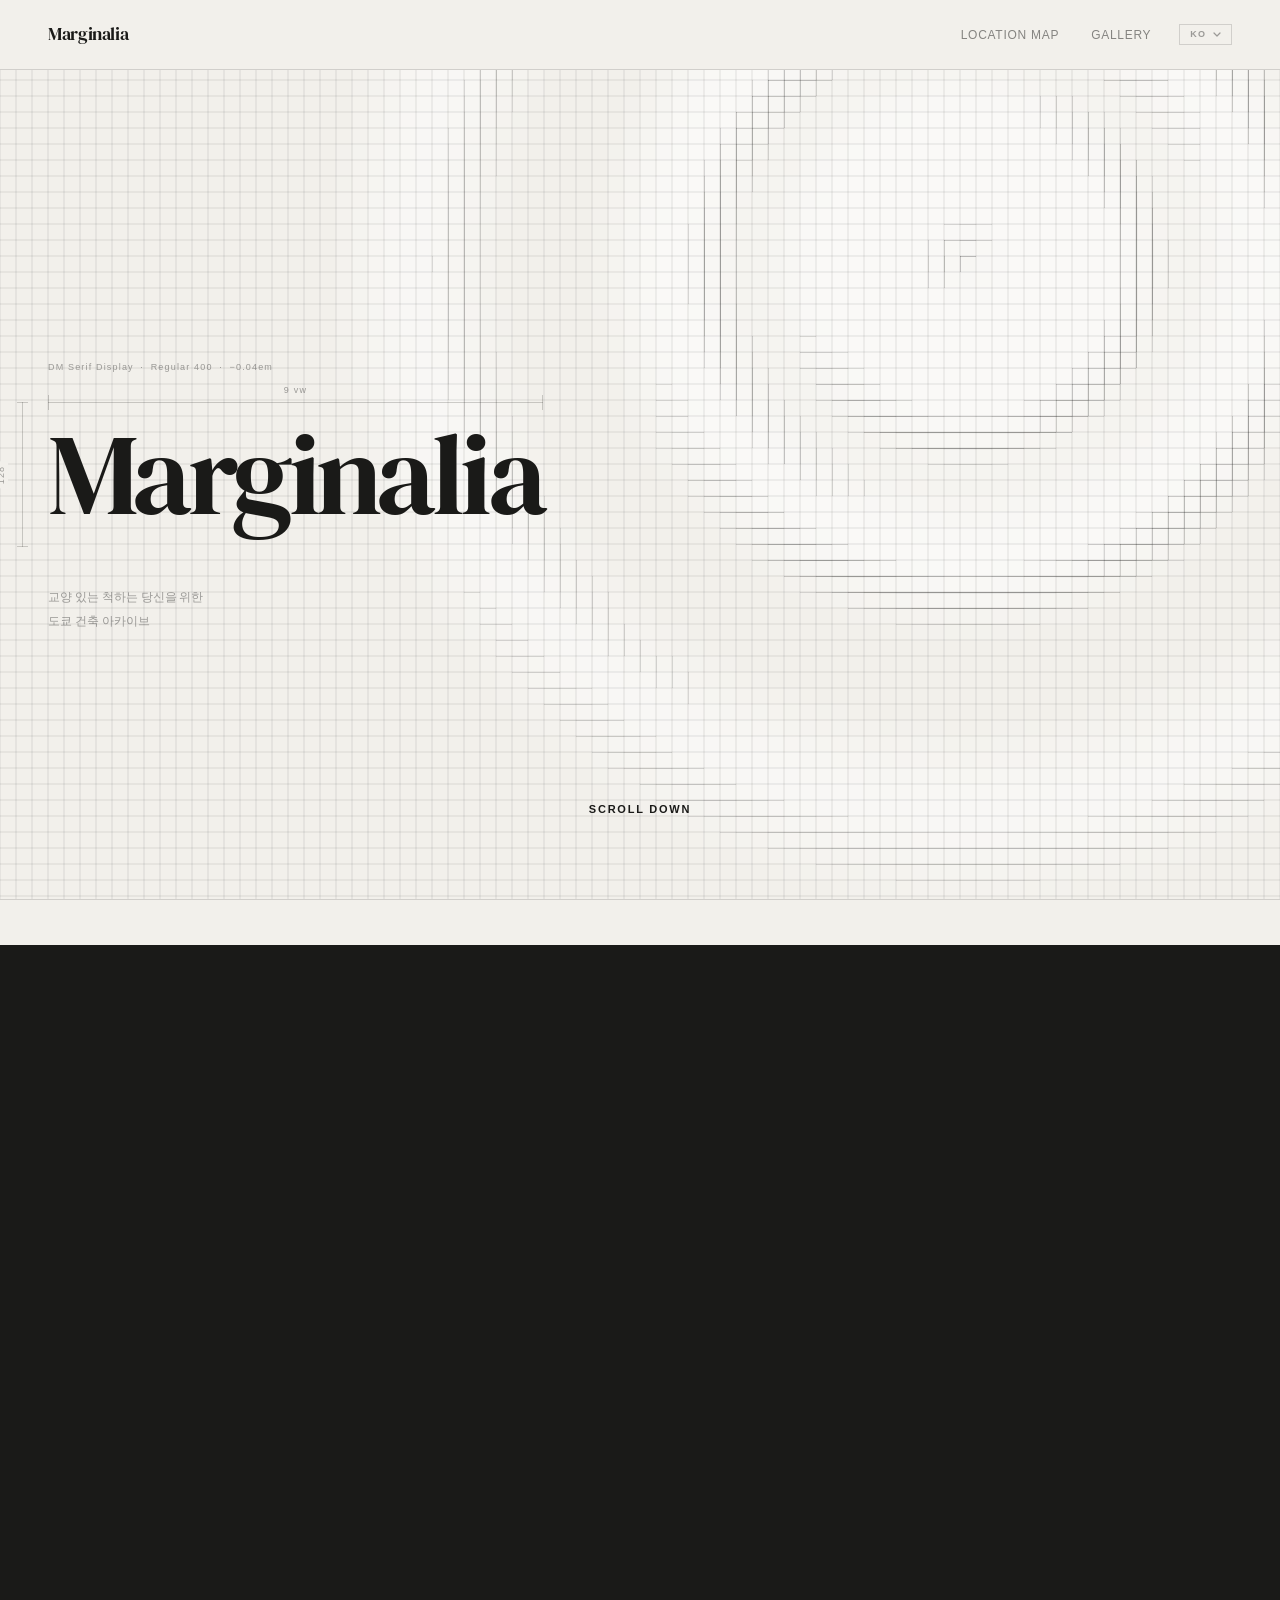
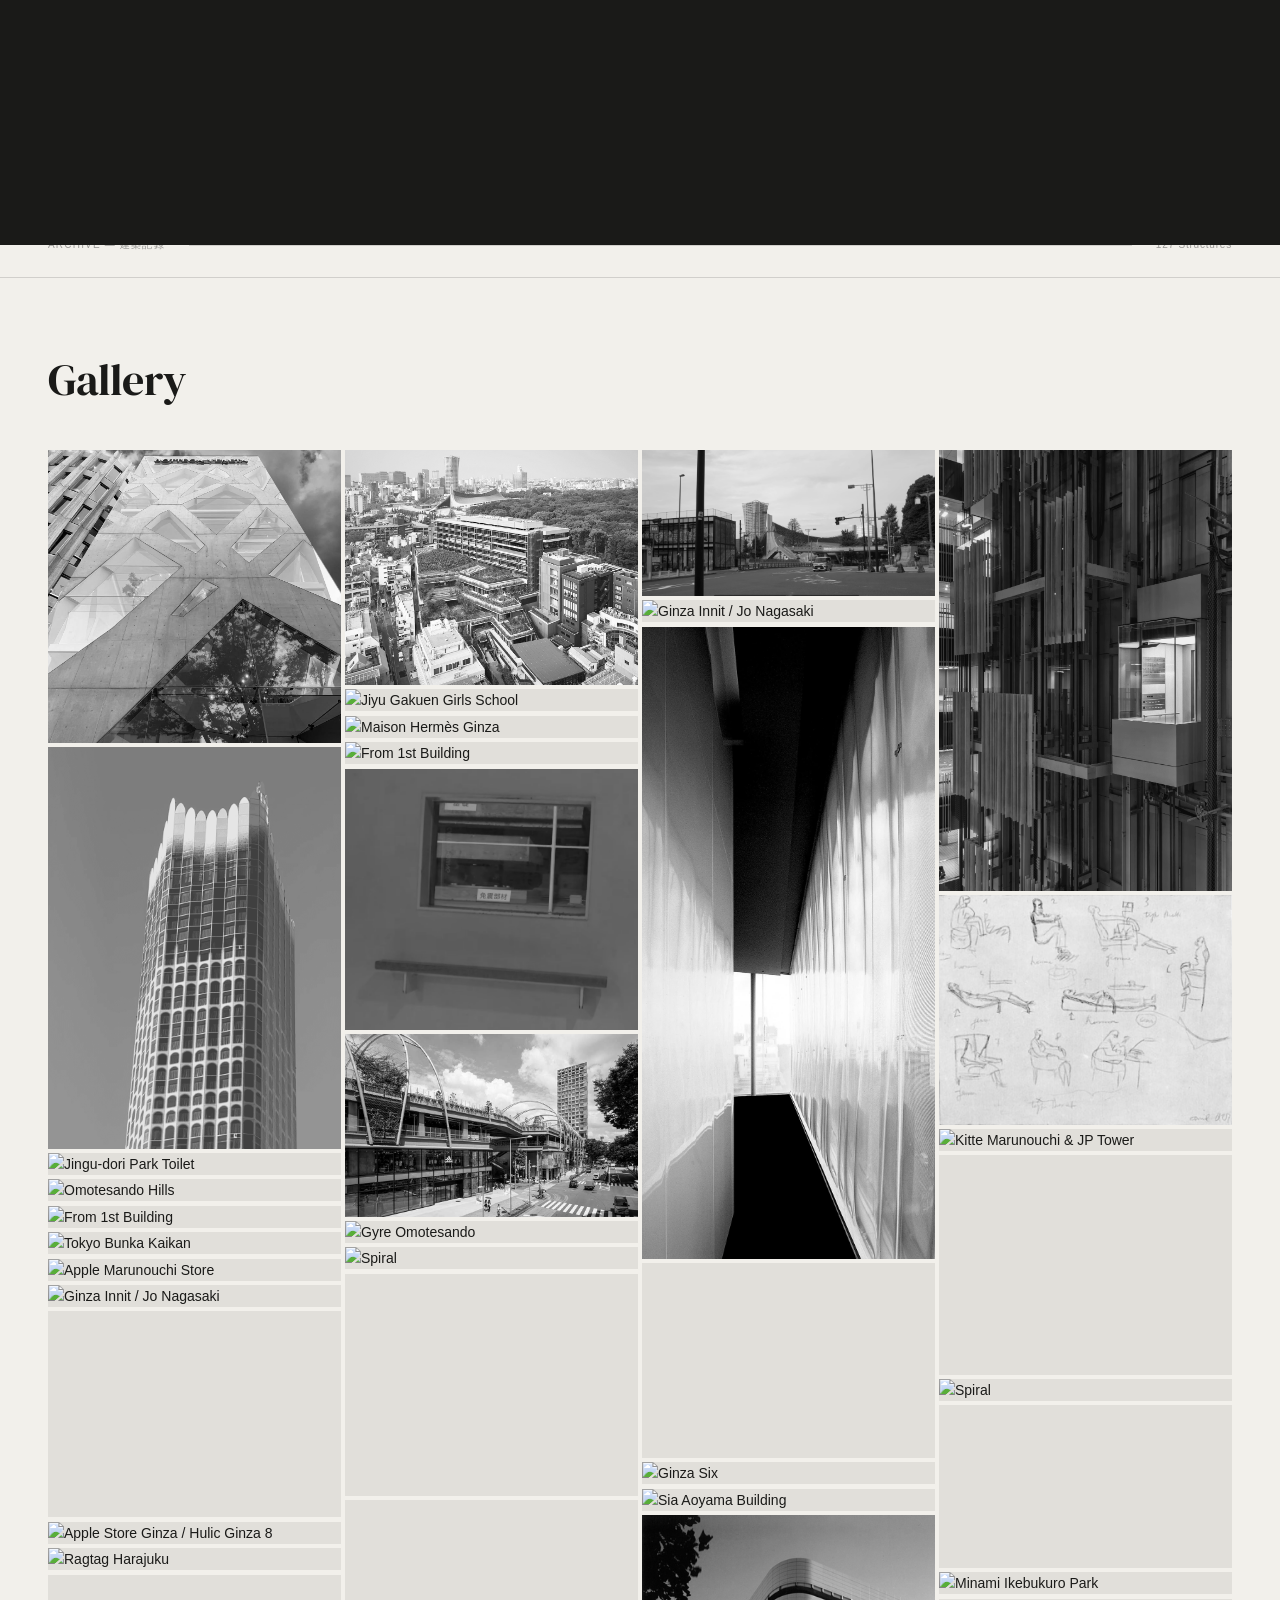
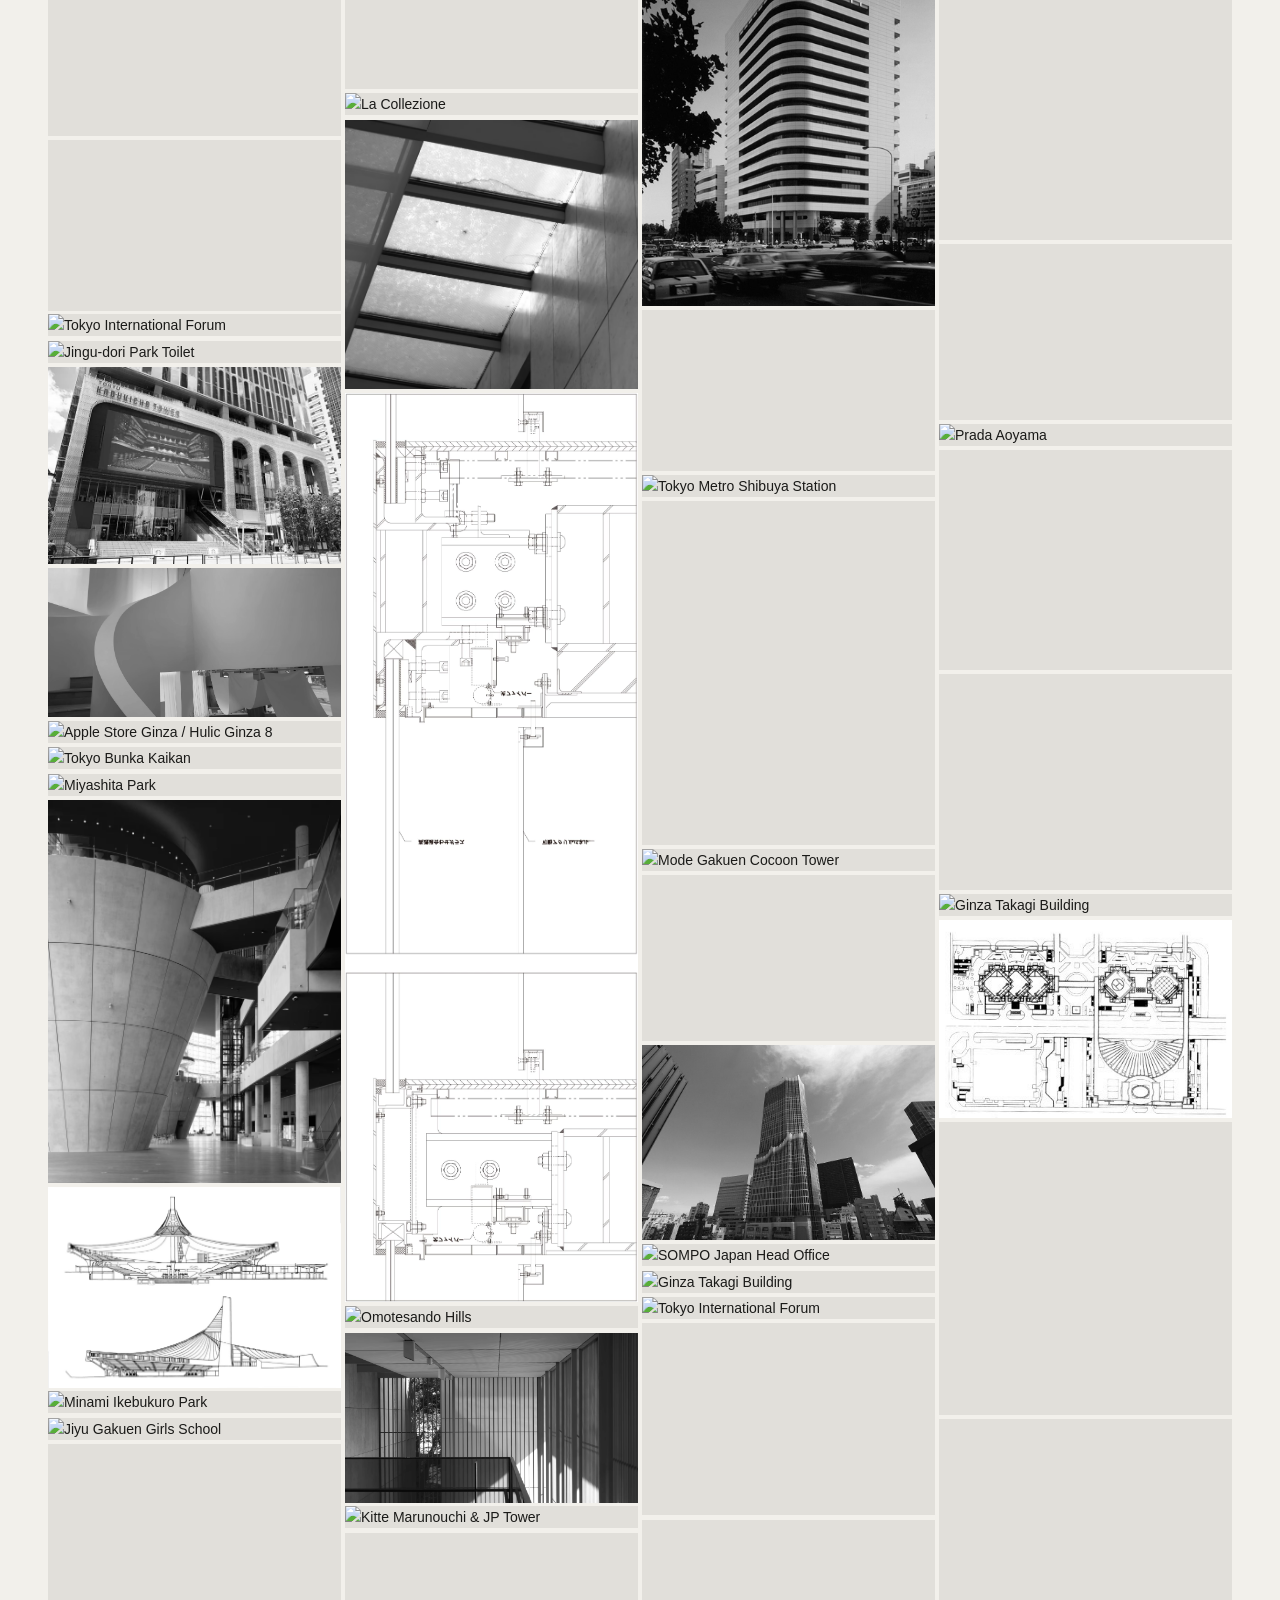
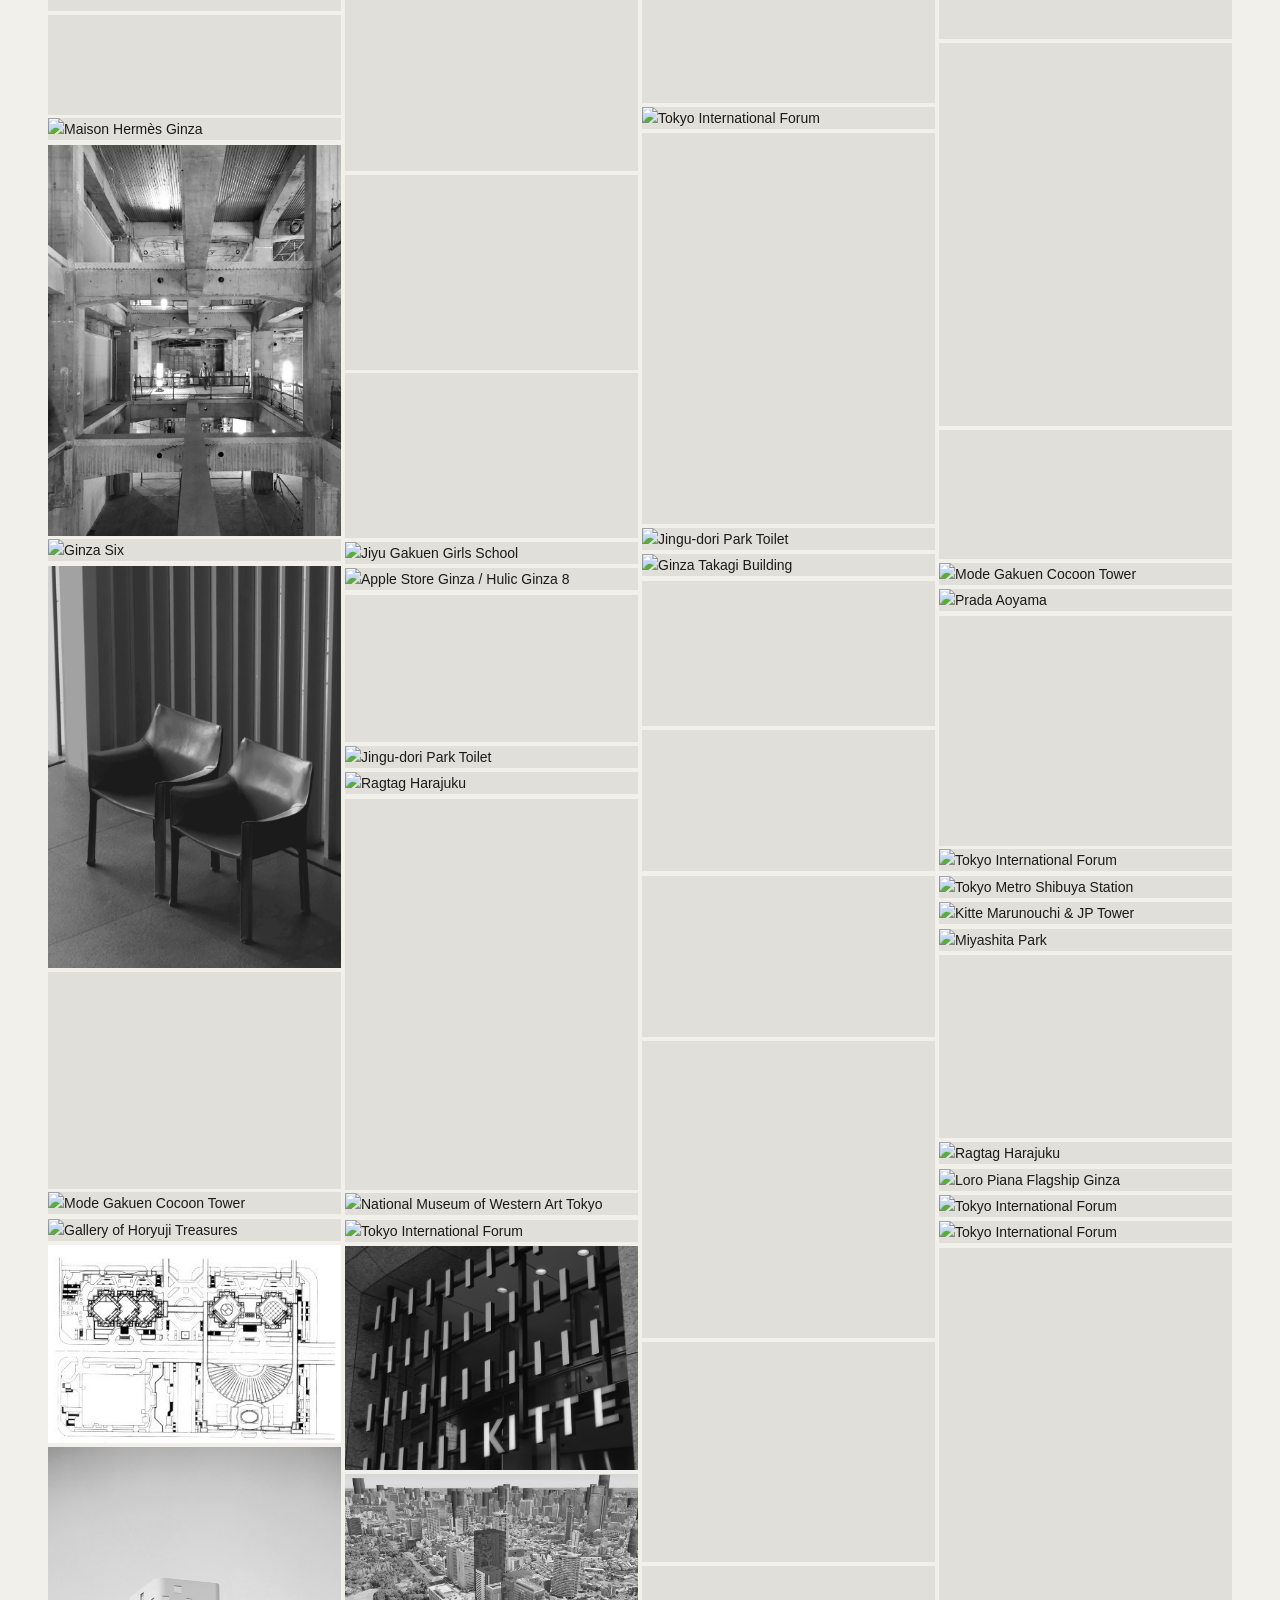
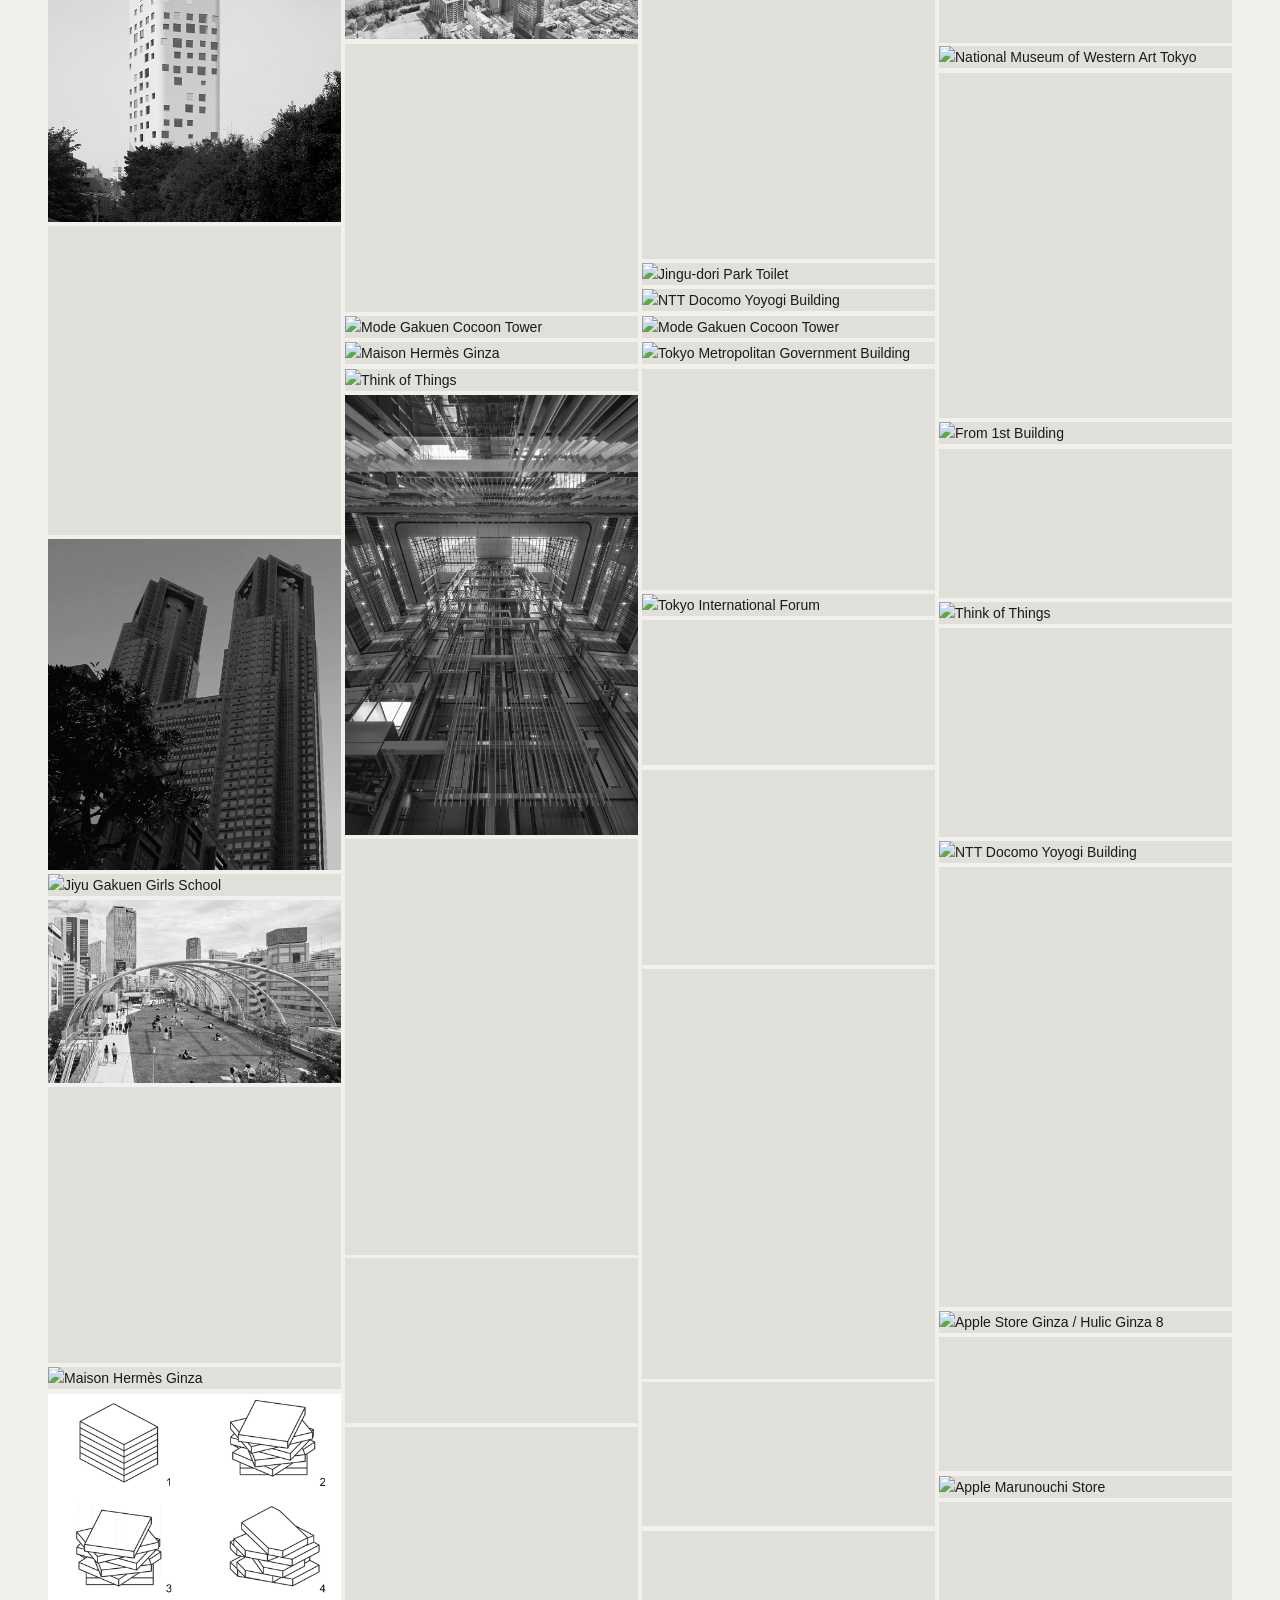
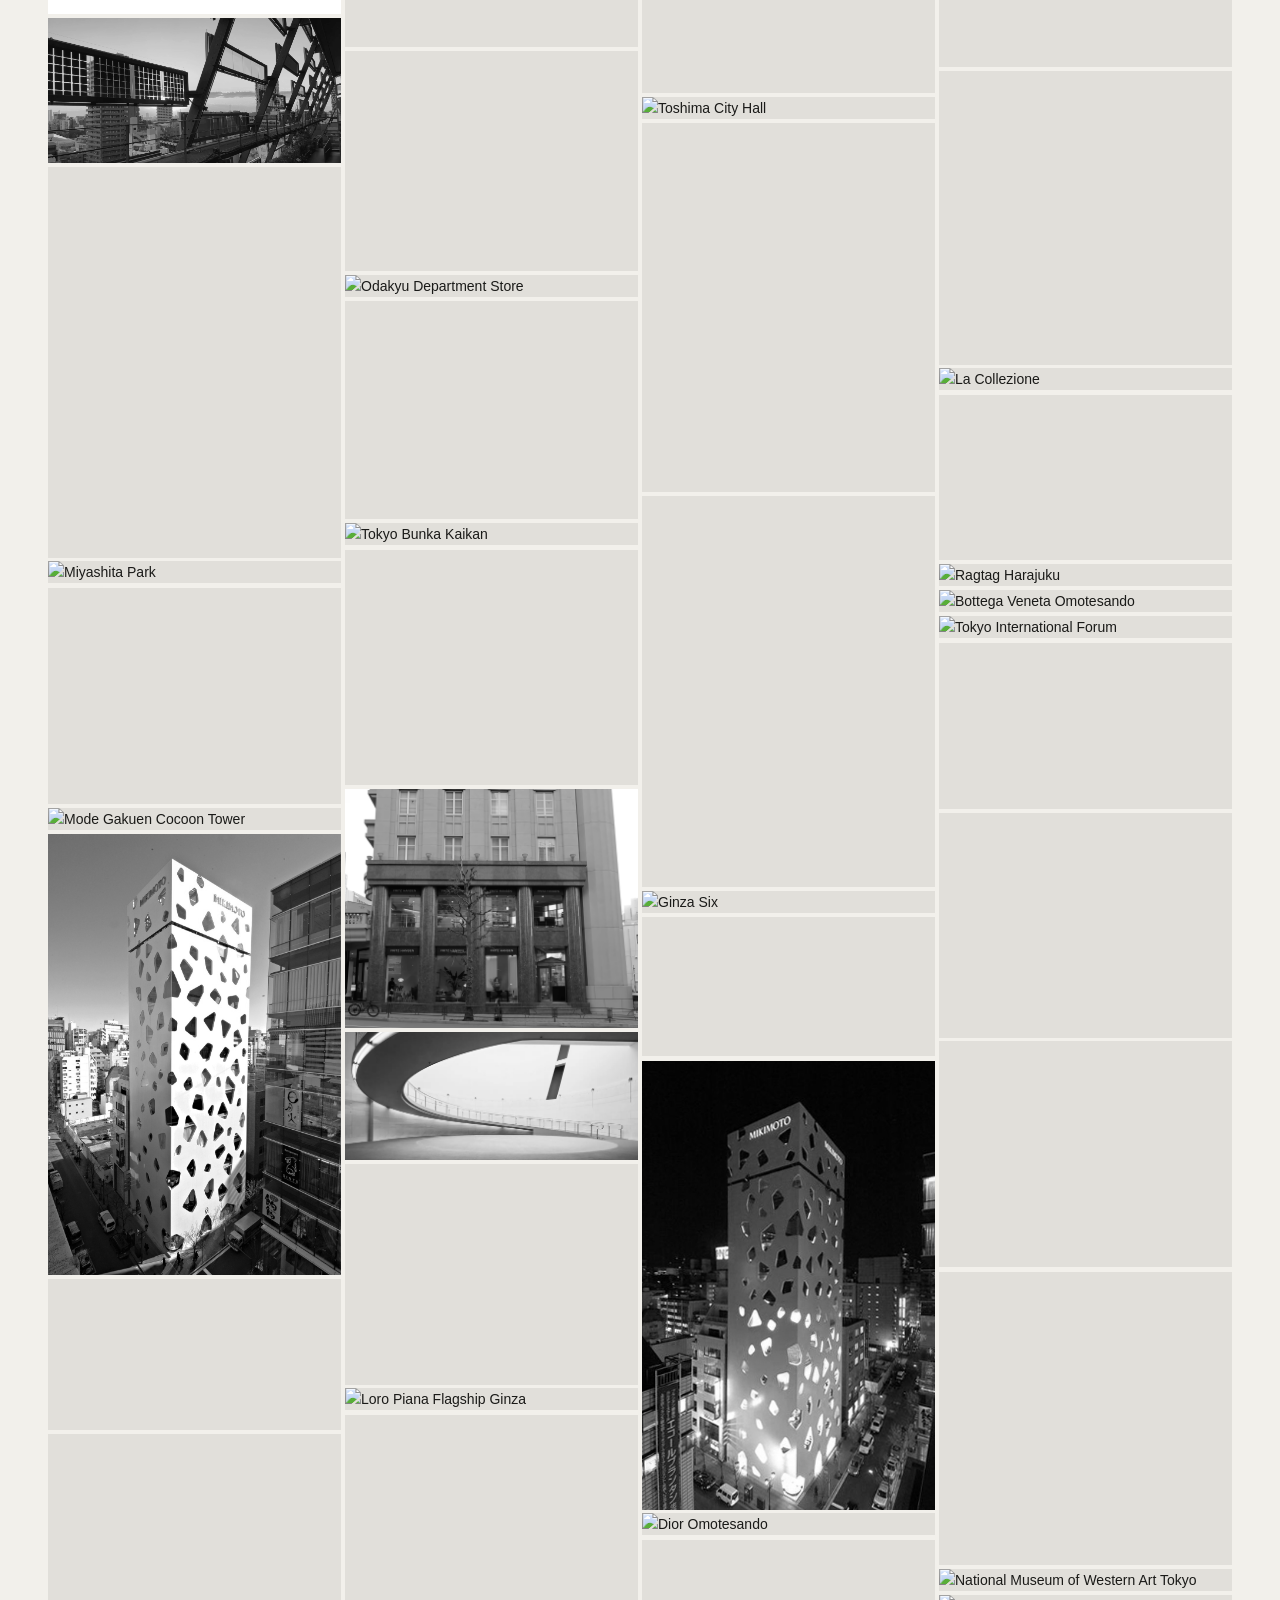
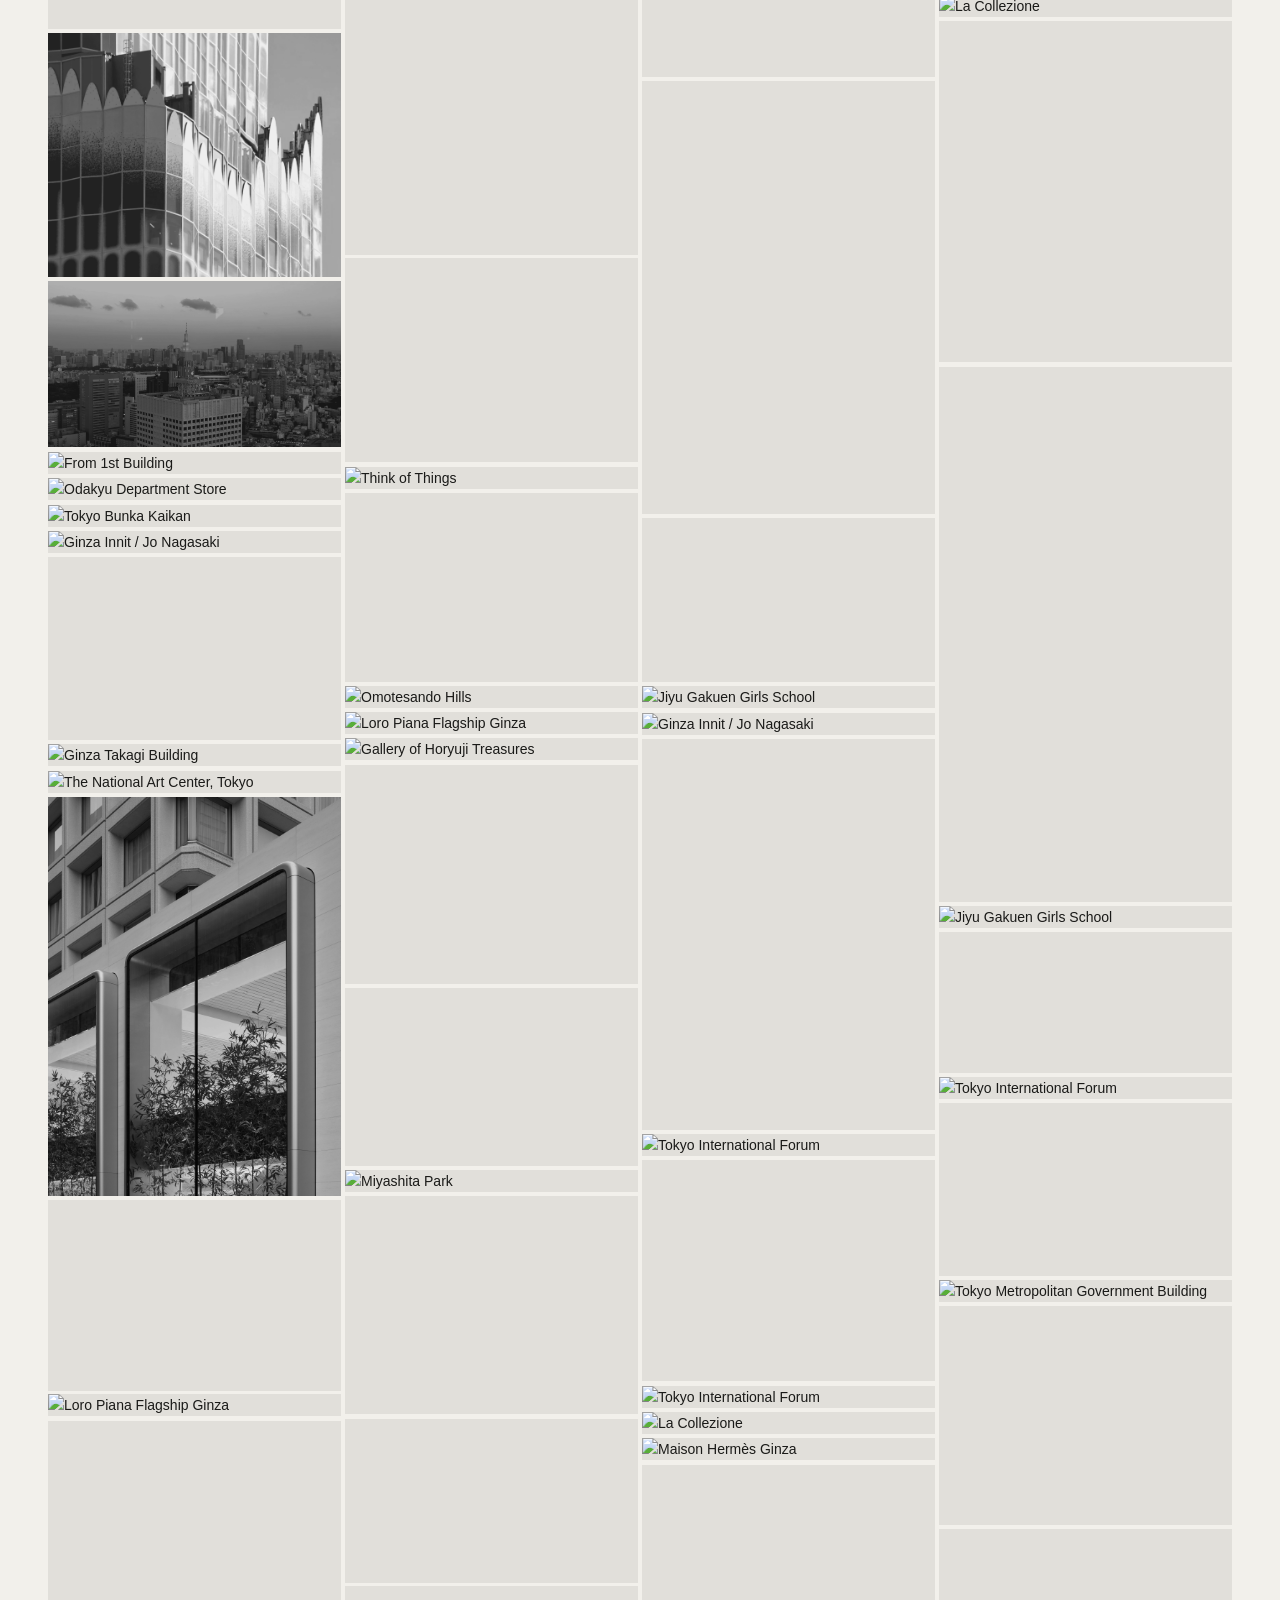
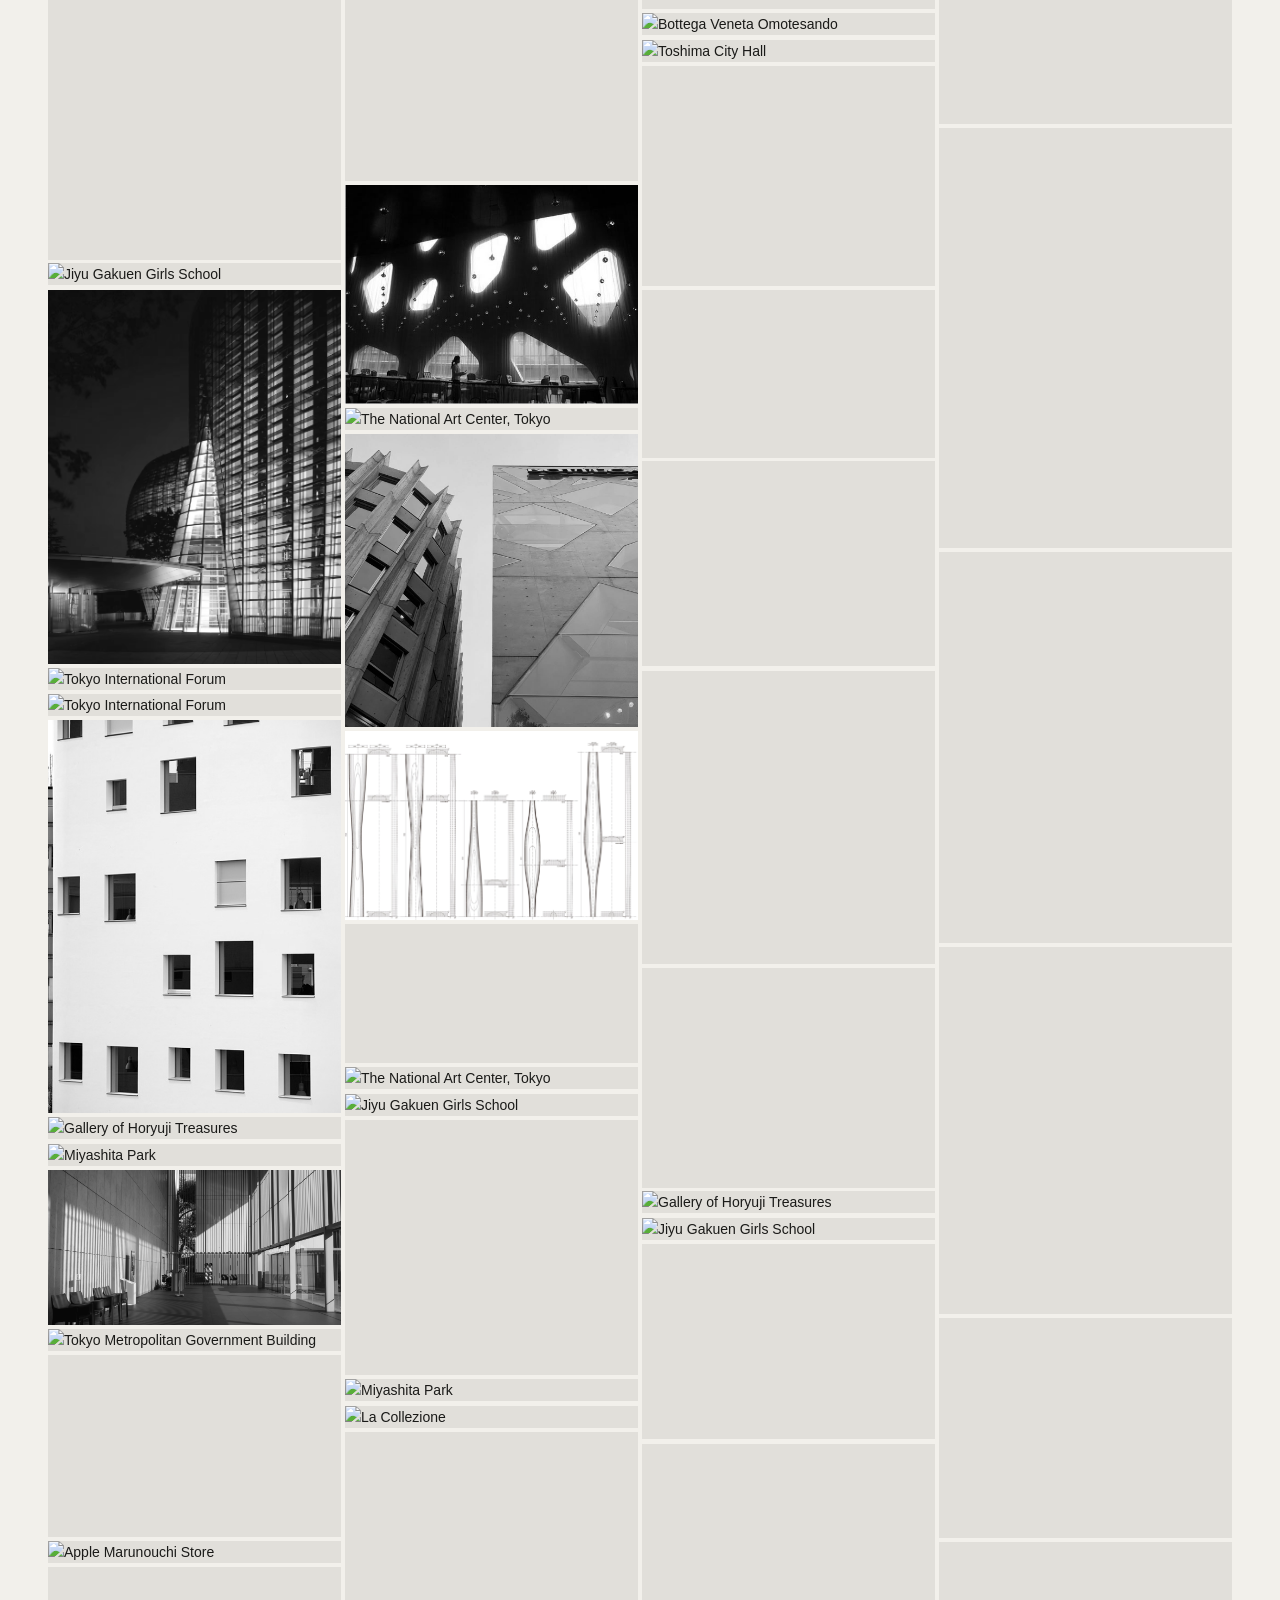
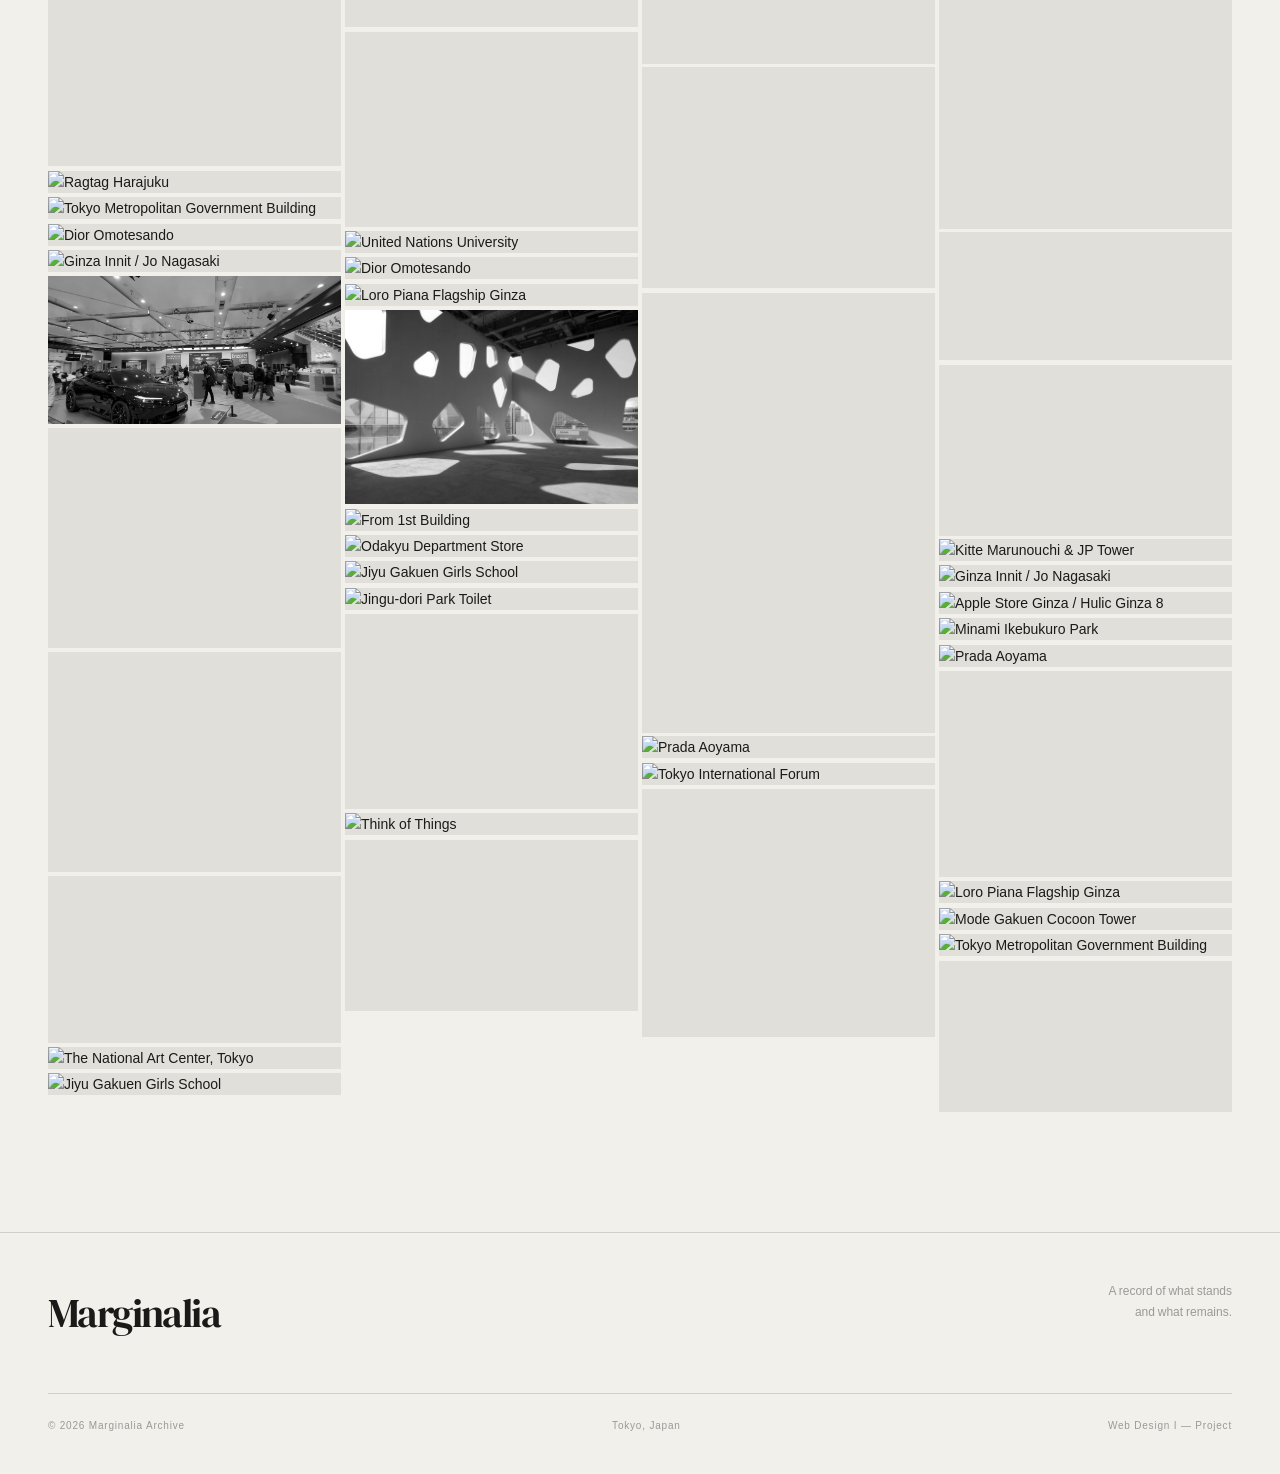
==== index.html @ 8e5b6e5e "Add files via upload" ====
<!DOCTYPE html>
<html lang="en">
<head>
  <meta charset="UTF-8" />
  <meta name="viewport" content="width=device-width, initial-scale=1.0" />
  <title>Marginalia — Tokyo Architecture Archive</title>
  <link rel="preconnect" href="https://fonts.googleapis.com" />
  <link rel="preconnect" href="https://fonts.gstatic.com" crossorigin />
  <link rel="stylesheet" href="https://cdn.jsdelivr.net/npm/pretendard@latest/dist/web/static/pretendard-dynamic-subset.css" crossorigin />
  <link href="https://fonts.googleapis.com/css2?family=DM+Serif+Display:ital@0;1&display=swap" rel="stylesheet" />
  <link rel="stylesheet" href="style.css" />
</head>
<body>
  <!-- Page Transition Overlay -->
  <div class="page-transition" id="pageTransition">
    <div class="pt-badges">
      <div class="pt-badge"><span>LOADING</span></div>
      <div class="pt-badge"><span>PLZ</span></div>
      <div class="pt-badge"><span>WAIT</span></div>
    </div>
    <div class="pt-strips">
      <div class="pt-strip" style="--i:0"></div>
      <div class="pt-strip" style="--i:1"></div>
      <div class="pt-strip" style="--i:2"></div>
      <div class="pt-strip" style="--i:3"></div>
      <div class="pt-strip" style="--i:4"></div>
      <div class="pt-strip" style="--i:5"></div>
      <div class="pt-strip" style="--i:6"></div>
      <div class="pt-strip" style="--i:7"></div>
      <div class="pt-strip" style="--i:8"></div>
      <div class="pt-strip" style="--i:9"></div>
    </div>
  </div>


  <!-- Gallery cursor label -->
  <div class="cursor-label" id="cursorLabel" aria-hidden="true" data-i18n="cursor-label">사진을 클릭하면 상세 페이지로 이동합니다</div>

  <!-- NAV -->
  <nav class="nav">
    <a class="nav__logo" href="#">Marginalia</a>
    <div class="nav__right">
      <ul class="nav__links">
        <li><a href="#map-section">Location Map</a></li>
        <li><a href="#gallery-section">Gallery</a></li>
      </ul>
      <div class="lang-switcher" aria-label="Language">
        <button class="lang-trigger" aria-expanded="false">
          <span class="lang-current">KO</span>
          <svg class="lang-arrow" width="8" height="5" viewBox="0 0 8 5" fill="none" aria-hidden="true"><path d="M1 1L4 4L7 1" stroke="currentColor" stroke-width="1.2" stroke-linecap="round" stroke-linejoin="round"/></svg>
        </button>
        <div class="lang-dropdown">
          <button class="lang-btn is-active" data-lang="ko">KO</button>
          <button class="lang-btn" data-lang="ja">JA</button>
          <button class="lang-btn" data-lang="en">EN</button>
        </div>
      </div>
    </div>
      <button class="nav__hamburger" id="navHamburger" aria-label="메뉴" aria-expanded="false">
        <span></span><span></span>
      </button>
  </nav>

  <!-- Mobile Menu Overlay -->
  <div class="nav__mobile-menu" id="navMobileMenu" aria-hidden="true">
    <div class="nav__mobile-inner">
      <ul class="nav__mobile-links">
        <li><a href="#map-section">Location Map</a></li>
        <li><a href="#gallery-section">Gallery</a></li>
      </ul>
      <div class="nav__mobile-lang">
        <button class="lang-btn is-active" data-lang="ko">KO</button>
        <button class="lang-btn" data-lang="ja">JA</button>
        <button class="lang-btn" data-lang="en">EN</button>
      </div>
    </div>
  </div>

  <!-- HERO -->
  <header class="hero">
    <canvas id="gridCanvas"></canvas>

    <div class="hero__title-wrap">
      <!-- typeface label -->
      <div class="hero__annot hero__annot--tag" aria-hidden="true">DM Serif Display &thinsp;&middot;&thinsp; Regular 400 &thinsp;&middot;&thinsp; &minus;0.04em</div>
      <!-- horizontal dimension line -->
      <div class="hero__annot hero__annot--h" aria-hidden="true">
        <span class="hero__annot__val">9 vw</span>
      </div>
      <!-- vertical height dimension line -->
      <div class="hero__annot hero__annot--v" aria-hidden="true">
        <span class="hero__annot__val">128</span>
      </div>
      <!-- title — clip + slide reveal -->
      <div class="hero__title-clip">
        <h1 class="hero__title">Marginalia</h1>
      </div>
    </div>

    <p class="hero__sub" data-i18n="hero-sub">교양 있는 척하는 당신을 위한<br />도쿄 건축 아카이브</p>
    <div class="hero__scroll-hint">
      <span>SCROLL DOWN</span>
    </div>
  </header>

  <!-- MAP SECTION -->
  <section class="map-section" id="map-section">
    <div class="map-section__header">
      <h2 class="section-title">Location Map</h2>
    </div>

    <div class="map-wrapper" id="mapWrapper">
      <!-- one-time hint overlay -->
      <div class="map-hint" id="mapHint" aria-hidden="true">
        <span class="map-hint__text" data-i18n="map-hint">원하는 지역을 클릭하면 해당 지역의 상세 페이지로 이동합니다 →</span>
      </div>
      <canvas id="mapCanvas"></canvas>

      <!-- Real-time coordinates -->
      <div class="map-coords" id="mapCoords">—</div>

      <!-- District labels (positioned via JS) -->
      <div class="district-labels" id="districtLabels"></div>

      <!-- Tooltip -->
      <div class="map-tooltip" id="mapTooltip">
        <span class="map-tooltip__name"></span>
        <span class="map-tooltip__count"></span>
      </div>
    </div>

    <div class="map-legend">
      <div class="legend-item" data-district="shinjuku" data-href="shinjuku.html">
        <span class="legend-dot"></span>
        <span class="legend-name">Shinjuku</span>
        <span class="legend-count">新宿</span>
      </div>
      <div class="legend-item" data-district="shibuya" data-href="shibuya.html">
        <span class="legend-dot"></span>
        <span class="legend-name">Shibuya</span>
        <span class="legend-count">渋谷</span>
      </div>
      <div class="legend-item" data-district="omotesando" data-href="district.html">
        <span class="legend-dot"></span>
        <span class="legend-name">Omotesando</span>
        <span class="legend-count">表参道</span>
      </div>
      <div class="legend-item" data-district="harajuku" data-href="harajuku.html">
        <span class="legend-dot"></span>
        <span class="legend-name">Harajuku</span>
        <span class="legend-count">原宿</span>
      </div>
      <div class="legend-item" data-district="aoyama" data-href="aoyama.html">
        <span class="legend-dot"></span>
        <span class="legend-name">Aoyama</span>
        <span class="legend-count">青山</span>
      </div>
      <div class="legend-item" data-district="roppongi" data-href="roppongi.html">
        <span class="legend-dot"></span>
        <span class="legend-name">Roppongi</span>
        <span class="legend-count">六本木</span>
      </div>
      <div class="legend-item" data-district="ueno" data-href="ueno.html">
        <span class="legend-dot"></span>
        <span class="legend-name">Ueno</span>
        <span class="legend-count">上野</span>
      </div>
      <div class="legend-item" data-district="ginza" data-href="ginza.html">
        <span class="legend-dot"></span>
        <span class="legend-name">Ginza</span>
        <span class="legend-count">銀座</span>
      </div>
      <div class="legend-item" data-district="ikebukuro" data-href="ikebukuro.html">
        <span class="legend-dot"></span>
        <span class="legend-name">Ikebukuro</span>
        <span class="legend-count">池袋</span>
      </div>
    </div>
  </section>

  <!-- DIVIDER -->
  <div class="section-divider">
    <span class="divider-label">Archive — 建築記録</span>
    <div class="divider-line"></div>
    <span class="divider-count">127 Structures</span>
  </div>

  <!-- MASONRY GALLERY -->
  <section class="gallery-section" id="gallery-section">
    <div class="gallery-section__header">
      <h2 class="section-title">Gallery</h2>
    </div>

    <div class="bento-grid" id="bentoGrid"></div>
  </section>

  <!-- FOOTER -->
  <footer class="footer">
    <div class="footer__top">
      <span class="footer__logo">Marginalia</span>
      <p class="footer__tagline" data-i18n="footer-tagline">A record of what stands<br />and what remains.</p>
    </div>
    <div class="footer__bottom">
      <span>© 2026 Marginalia Archive</span>
      <span>Tokyo, Japan</span>
      <span>Web Design I — Project</span>
    </div>
  </footer>

  <script type="importmap">
    {
      "imports": {
        "three": "https://cdn.jsdelivr.net/npm/three@0.167.0/build/three.module.js",
        "three/addons/": "https://cdn.jsdelivr.net/npm/three@0.167.0/examples/jsm/"
      }
    }
  </script>
  <script type="module" src="map.js"></script>
  <script src="gallery.js"></script>
  <script src="grid.js"></script>
  <script>
    (function () {
      document.addEventListener('gridAnimDone', function () {
        var title  = document.querySelector('.hero__title');
        var wrap   = document.querySelector('.hero__title-wrap');
        var hLine  = document.querySelector('.hero__annot--h');
        var annots = document.querySelectorAll('.hero__annot');
        var sub    = document.querySelector('.hero__sub');
        var hint   = document.querySelector('.hero__scroll-hint');

        /* fit h-line to actual rendered text width (not block width) */
        if (title && wrap && hLine) {
          var range  = document.createRange();
          range.selectNodeContents(title);
          var titleW = range.getBoundingClientRect().width;
          var wrapW  = wrap.getBoundingClientRect().width;
          hLine.style.right = Math.max(0, wrapW - titleW) + 'px';
        }

        /* title slides up immediately */
        if (title) title.classList.add('is-revealed');

        /* annotations fade in with slight delay */
        setTimeout(function () {
          annots.forEach(function (a) { a.classList.add('is-revealed'); });
        }, 140);

        /* subtitle fades up */
        setTimeout(function () {
          if (sub) sub.classList.add('is-revealed');
        }, 420);

        /* scroll hint fades */
        setTimeout(function () {
          if (hint) hint.classList.add('is-revealed');
          /* ── idle bounce: 7s no movement → bounce, repeat while idle ── */
          if (hint) {
            var hero      = document.querySelector('.hero');
            var bounceTimer = null;

            function scheduleBounce() {
              clearTimeout(bounceTimer);
              bounceTimer = setTimeout(function () {
                /* skip if user has already scrolled past the hero */
                if (window.scrollY > window.innerHeight * 0.4) return;
                hint.classList.remove('is-bouncing');
                /* force reflow so re-adding the class restarts the animation */
                void hint.offsetWidth;
                hint.classList.add('is-bouncing');
                hint.addEventListener('animationend', function onEnd() {
                  hint.removeEventListener('animationend', onEnd);
                  hint.classList.remove('is-bouncing');
                  /* schedule next bounce only if still idle */
                  scheduleBounce();
                });
              }, 7000);
            }

            /* reset timer on any mouse activity inside the hero */
            if (hero) {
              hero.addEventListener('mousemove', scheduleBounce, { passive: true });
            }
            /* also reset on scroll */
            window.addEventListener('scroll', scheduleBounce, { passive: true });

            scheduleBounce(); /* kick off first timer */
          }
        }, 620);
      });
    })();
  </script>

  <!-- ── Section hints + cursor label ─────────────────────────── -->
  <script>
  (function () {
    'use strict';

    /* ── helpers ── */
    function showHint(el, duration) {
      if (!el) return;
      el.classList.remove('is-hiding');
      el.classList.add('is-visible');
      setTimeout(function () {
        el.classList.add('is-hiding');
        /* remove is-visible after transition ends */
        el.addEventListener('transitionend', function done() {
          el.removeEventListener('transitionend', done);
          el.classList.remove('is-visible', 'is-hiding');
        });
      }, duration);
    }

    /* ── map hint ────────────────────────────────────────────── */
    var mapSection  = document.getElementById('map-section');
    var mapHint     = document.getElementById('mapHint');
    var mapShown    = false;

    if (mapSection && mapHint) {
      var mapObserver = new IntersectionObserver(function (entries) {
        entries.forEach(function (entry) {
          if (entry.isIntersecting && !mapShown) {
            mapShown = true;
            /* small delay so the section is visually settled before hint appears */
            setTimeout(function () { showHint(mapHint, 7000); }, 400);
            mapObserver.disconnect();
          }
        });
      }, { threshold: 0.3 });
      mapObserver.observe(mapSection);
    }

    /* ── gallery cursor label ────────────────────────────────── */
    var gallerySection = document.getElementById('gallery-section');
    var cursorLabel    = document.getElementById('cursorLabel');

    if (gallerySection && cursorLabel) {
      var labelTimer   = null;
      var labelShowing = false;

      /* follow mouse anywhere on the page (throttled via rAF) */
      var rafPending = false;
      var latestX = 0, latestY = 0;
      document.addEventListener('mousemove', function (e) {
        latestX = e.clientX; latestY = e.clientY;
        if (!rafPending) {
          rafPending = true;
          requestAnimationFrame(function () {
            rafPending = false;
            cursorLabel.style.left = (latestX + 14) + 'px';
            cursorLabel.style.top  = (latestY - 10) + 'px';
          });
        }
      });

      function showCursorLabel() {
        if (labelShowing) return;
        labelShowing = true;
        cursorLabel.classList.add('is-visible');
        clearTimeout(labelTimer);
        /* auto-hide after 4 s */
        labelTimer = setTimeout(hideCursorLabel, 4000);
      }
      function hideCursorLabel() {
        labelShowing = false;
        cursorLabel.classList.remove('is-visible');
        clearTimeout(labelTimer);
      }

      gallerySection.addEventListener('mouseenter', showCursorLabel);
      gallerySection.addEventListener('mouseleave', hideCursorLabel);
    }

  }());
  </script>
  <script src="i18n.js"></script>
  <script src="nav.js"></script>
  <script src="transition.js"></script>
</body>
</html>
---- style.css ----
/* ============================================================
   MARGINALIA — Tokyo Architecture Archive
   style.css
   ============================================================ */

/* ---------- Reset & Base ---------- */
*, *::before, *::after { box-sizing: border-box; margin: 0; padding: 0; }

/* ---------- Grid Canvas ---------- */
#gridCanvas {
  position: absolute;
  inset: 0;
  width: 100%;
  height: 100%;
  pointer-events: none;
  z-index: 0;
}

:root {
  --bg:       #f2f0eb;
  --ink:      #1a1a18;
  --ink-60:   rgba(26,26,24,0.60);
  --ink-40:   rgba(26,26,24,0.40);
  --ink-30:   rgba(26,26,24,0.30);
  --ink-15:   rgba(26,26,24,0.15);
  --ink-08:   rgba(26,26,24,0.08);

  --f-serif:  'DM Serif Display', Georgia, serif;
  --f-mono:   'Pretendard', sans-serif;
  --f-sans:   'Pretendard', sans-serif;

  --ease-out: cubic-bezier(0.16, 1, 0.3, 1);
}

html { scroll-behavior: smooth; }

body {
  background: var(--bg);
  color: var(--ink);
  font-family: var(--f-sans);
  font-size: 14px;
  line-height: 1.6;
  overflow-x: hidden;
}

a { color: inherit; text-decoration: none; }
ul { list-style: none; }
button { background: none; border: none; cursor: pointer; font: inherit; color: inherit; }

/* Korean text correction — letter-spacing bleeds into space chars */
p, .hero__sub, .d-hero__title-jp, .d-intro__body, .d-building__seg-text {
  word-spacing: -0.04em;
}

/* Korean character spacing reset — letter-spacing 0 for natural 한글 rendering */
.hero__sub,
.d-intro__text,
.d-building__seg-text p,
.d-building__text p,
.d-building__portrait-name-kr,
.d-hero__intro,
.footer__tagline {
  letter-spacing: 0;
}

/* ---------- Shared Typography ---------- */
.label {
  font-family: var(--f-mono);
  font-size: 10px;
  letter-spacing: 0.12em;
  text-transform: uppercase;
  color: var(--ink-40);
}

.section-title {
  font-family: var(--f-serif);
  font-size: clamp(28px, 4vw, 44px);
  font-weight: 400;
  line-height: 1;
  letter-spacing: -0.02em;
}

/* ---------- Map Canvas Hint ---------- */
.map-hint {
  position: absolute;
  top: 50%;
  left: 28px;
  transform: translateY(-50%);
  z-index: 20;
  display: flex;
  flex-direction: column;
  gap: 3px;
  pointer-events: none;

  /* visibility state */
  opacity: 0;
  transition: opacity 0.6s ease;
}
.map-hint.is-visible { opacity: 1; }
.map-hint.is-hiding  { opacity: 0; }

.map-hint__text {
  display: block;
  font-family: var(--f-mono);
  font-size: 10px;
  letter-spacing: 0.04em;
  color: var(--ink);
  background: rgba(242,240,235,0.88);
  backdrop-filter: blur(4px);
  padding: 8px 14px;
  border: 1px solid var(--ink-15);
  white-space: nowrap;
}

/* ---------- Cursor Label (gallery only) ---------- */
.cursor-label {
  position: fixed;
  top: 0; left: 0;
  z-index: 9999;
  pointer-events: none;
  font-family: var(--f-mono);
  font-size: 10px;
  letter-spacing: 0.06em;
  color: var(--ink);
  background: rgba(242,240,235,0.92);
  border: 1px solid var(--ink-15);
  padding: 6px 12px;
  white-space: nowrap;
  opacity: 0;
  transition: opacity 0.3s ease;
  will-change: opacity;
}
.cursor-label.is-visible { opacity: 1; }

/* ---------- NAV ---------- */
.nav {
  position: fixed;
  top: 0; left: 0; right: 0;
  z-index: 210;
  display: flex;
  align-items: center;
  justify-content: space-between;
  padding: 20px 48px;
  border-bottom: 1px solid var(--ink-15);
  background: var(--bg);
  mix-blend-mode: normal;
}

.nav__logo {
  font-family: var(--f-serif);
  font-size: 18px;
  letter-spacing: -0.02em;
  cursor: pointer;
  text-decoration: none;
  color: inherit;
}

.nav__links {
  display: flex;
  gap: 32px;
}

.nav__links a {
  font-family: var(--f-sans);
  font-size: 12px;
  font-weight: 500;
  letter-spacing: 0.06em;
  text-transform: uppercase;
  opacity: 0.5;
  transition: opacity 0.2s;
}

.nav__links a:hover { opacity: 1; }

/* nav 우측 그룹 (links + lang switcher) */
.nav__right {
  display: flex;
  align-items: center;
  gap: 28px;
}

/* ---------- Language Switcher (Dropdown) ---------- */
.lang-switcher {
  position: relative;
}

.lang-trigger {
  display: flex;
  align-items: center;
  gap: 7px;
  font-family: var(--f-mono);
  font-size: 9px;
  font-weight: 700;
  letter-spacing: 0.12em;
  color: var(--ink-40);
  padding: 5px 10px;
  line-height: 1;
  border: 1px solid var(--ink-15);
  background: transparent;
  cursor: pointer;
  transition: color 0.18s, border-color 0.18s;
}
.lang-trigger:hover { color: var(--ink); }
.lang-switcher.is-open .lang-trigger {
  color: var(--ink);
  border-color: var(--ink-40);
}

.lang-arrow {
  flex-shrink: 0;
  transition: transform 0.22s cubic-bezier(0.16, 1, 0.3, 1);
}
.lang-switcher.is-open .lang-arrow { transform: rotate(180deg); }

.lang-dropdown {
  position: absolute;
  top: calc(100% + 6px);
  right: 0;
  min-width: 100%;
  display: flex;
  flex-direction: column;
  background: var(--bg);
  border: 1px solid var(--ink-15);
  opacity: 0;
  pointer-events: none;
  transform: translateY(-6px);
  transition: opacity 0.18s ease, transform 0.22s cubic-bezier(0.16, 1, 0.3, 1);
  z-index: 200;
}
.lang-switcher.is-open .lang-dropdown {
  opacity: 1;
  pointer-events: auto;
  transform: translateY(0);
}

.lang-btn {
  font-family: var(--f-mono);
  font-size: 9px;
  font-weight: 700;
  letter-spacing: 0.12em;
  color: var(--ink-40);
  padding: 7px 14px;
  line-height: 1;
  text-align: left;
  border: none;
  border-bottom: 1px solid var(--ink-15);
  background: transparent;
  cursor: pointer;
  transition: color 0.15s, background 0.15s;
  white-space: nowrap;
}
.lang-btn:last-child { border-bottom: none; }
.lang-btn:hover      { color: var(--ink); background: var(--ink-08); }
.lang-btn.is-active  { color: var(--ink); background: var(--ink-08); }

/* ---------- HERO ---------- */
.hero {
  min-height: 100vh;
  padding: 140px 48px 80px;
  display: grid;
  grid-template-columns: 1fr 1fr;
  grid-template-rows: auto 1fr auto auto;
  align-items: end;
  gap: 0;
  border-bottom: 1px solid var(--ink-15);
  position: relative;
  overflow: hidden;
}

/* hero content above canvas */
.hero > *:not(canvas) {
  position: relative;
  z-index: 1;
}


/* title-wrap — grid placement + annotation anchor */
.hero__title-wrap {
  grid-column: 1;
  grid-row: 2;
  align-self: end;
  position: relative;
  padding-top: 64px; /* headroom for annotations above title */
}

/* overflow clip — only the h1 slides inside this */
.hero__title-clip {
  overflow: hidden;
  /* no padding here — padding lives on the h1 so translateY % is correct */
}

.hero__title {
  font-family: var(--f-serif);
  font-size: clamp(72px, 9vw, 128px);
  font-weight: 400;
  line-height: 0.88;
  letter-spacing: -0.04em;
  display: block;
  padding-bottom: 28px; /* descender room — now part of h1 own height */
  transform: translateY(105%); /* 105 % of own height > clip height → fully hidden */
  transition: transform 1.1s cubic-bezier(0.16, 1, 0.3, 1);
}
.hero__title.is-revealed { transform: translateY(0); }

.hero__sub {
  grid-column: 1;
  grid-row: 3;
  font-family: var(--f-mono);
  font-size: 12px;
  line-height: 2.0;
  color: var(--ink-40);
  padding-top: 32px;
  padding-bottom: 8px;
  opacity: 0;
  transform: translateY(10px);
  transition: opacity 0.8s ease, transform 0.8s cubic-bezier(0.16, 1, 0.3, 1);
}
.hero__sub.is-revealed { opacity: 1; transform: translateY(0); }

.hero__scroll-hint {
  grid-column: 1 / -1;
  grid-row: 4;
  display: flex;
  align-items: center;
  justify-content: center;
  gap: 16px;
  margin-top: 160px;
  font-family: var(--f-mono);
  font-size: 11px;
  font-weight: 700;
  letter-spacing: 0.16em;
  text-transform: uppercase;
  color: var(--ink);
  opacity: 0;
  transition: opacity 0.7s ease;
}
.hero__scroll-hint.is-revealed { opacity: 1; }

/* SCROLL hint idle bounce */
@keyframes scroll-bounce {
  0%   { transform: translateY(0);    }
  18%  { transform: translateY(-9px); }
  34%  { transform: translateY(0);    }
  50%  { transform: translateY(-5px); }
  64%  { transform: translateY(0);    }
  78%  { transform: translateY(-2px); }
  100% { transform: translateY(0);    }
}
.hero__scroll-hint.is-bouncing {
  animation: scroll-bounce 1.2s cubic-bezier(0.33, 1, 0.68, 1);
}

/* ── annotation system ─────────────────────────── */
.hero__annot {
  position: absolute;
  pointer-events: none;
  opacity: 0;
  transition: opacity 0.9s ease;
}
.hero__annot.is-revealed { opacity: 1; }

/* typeface label — top of the annotation stack */
.hero__annot--tag {
  top: 0;
  left: 0;
  font-family: var(--f-mono);
  font-size: 9px;
  letter-spacing: 0.13em;
  color: var(--ink-40);
  white-space: nowrap;
}

/* horizontal dimension line — sits between tag and title */
.hero__annot--h {
  top: 42px;
  left: 0;
  right: 0;
  height: 1px;
  background: rgba(26,26,24,0.20);
}
/* extension ticks at each end */
.hero__annot--h::before,
.hero__annot--h::after {
  content: '';
  position: absolute;
  top: -7px;
  width: 1px;
  height: 15px;
  background: rgba(26,26,24,0.20);
}
.hero__annot--h::before { left: 0; }
.hero__annot--h::after  { right: 0; }

/* dimension value — centred above the line, no background */
.hero__annot--h .hero__annot__val {
  position: absolute;
  bottom: 6px;
  left: 50%;
  transform: translateX(-50%);
  font-family: var(--f-mono);
  font-size: 9px;
  letter-spacing: 0.13em;
  color: var(--ink-40);
  white-space: nowrap;
}


/* vertical dimension line — left of title */
.hero__annot--v {
  left: -26px;
  top: 42px;   /* aligns with h-line top */
  bottom: 6px; /* aligns with title baseline */
  width: 1px;
  background: rgba(26,26,24,0.20);
}
/* horizontal ticks at top and bottom */
.hero__annot--v::before,
.hero__annot--v::after {
  content: '';
  position: absolute;
  left: -5px;
  width: 11px;
  height: 1px;
  background: rgba(26,26,24,0.20);
}
.hero__annot--v::before { top: 0; }
.hero__annot--v::after  { bottom: 0; }

/* rotated value label */
.hero__annot--v .hero__annot__val {
  position: absolute;
  top: 50%;
  right: 8px;
  transform: translateY(-50%) rotate(-90deg);
  font-family: var(--f-mono);
  font-size: 9px;
  letter-spacing: 0.13em;
  color: var(--ink-40);
  background: var(--bg);
  padding: 0 4px;
  white-space: nowrap;
}



/* ---------- MAP SECTION ---------- */
.map-section {
  padding: 80px 48px;
  border-bottom: 1px solid var(--ink-15);
  scroll-margin-top: 64px;
}

.map-section__header {
  display: flex;
  flex-direction: column;
  margin-bottom: 48px;
}

.map-wrapper {
  position: relative;
  width: 100%;
  border: 1px solid var(--ink-15);
  overflow: hidden;
  background: var(--bg);
  cursor: crosshair;
}

#mapCanvas {
  display: block;
  width: 100%;
  height: 560px;
}

/* Map Coordinates */
.map-coords {
  position: absolute;
  top: 14px;
  left: 16px;
  font-family: var(--f-mono);
  font-size: 10px;
  letter-spacing: 0.10em;
  color: var(--ink-40);
  pointer-events: none;
  z-index: 10;
  background: rgba(242,240,235,0.7);
  padding: 4px 8px;
  border: 1px solid var(--ink-15);
}

/* District Labels */
.district-labels {
  position: absolute;
  inset: 0;
  pointer-events: none;
}

.district-label {
  position: absolute;
  transform: translate(-50%, -50%);
  text-align: center;
  pointer-events: none;
  transition: opacity 0.3s;
}

.district-label__en {
  display: block;
  font-family: var(--f-sans);
  font-size: 10px;
  font-weight: 600;
  letter-spacing: 0.10em;
  text-transform: uppercase;
  color: var(--ink);
}

.district-label__jp {
  display: block;
  font-family: var(--f-mono);
  font-size: 9px;
  color: var(--ink-40);
  margin-top: 1px;
}

/* ─── Minato Sub-district Split Labels ───────────────────────── */
.district-label--minato .district-label__en,
.district-label--minato .district-label__jp {
  transition: opacity 0.15s;
}
.district-label--minato.is-hovered .district-label__en,
.district-label--minato.is-hovered .district-label__jp {
  opacity: 0;
  pointer-events: none;
}

.district-label__subs {
  position: absolute;
  top: 50%;
  left: 50%;
  transform: translate(-50%, -50%);
  display: flex;
  flex-direction: column;
  align-items: center;
  gap: 5px;
  pointer-events: none;
  white-space: nowrap;
}
.district-label--minato.is-hovered .district-label__subs {
  pointer-events: auto;
}

.district-label__sub {
  display: block;
  font-family: var(--f-sans);
  font-size: 9px;
  font-weight: 700;
  letter-spacing: 0.12em;
  text-transform: uppercase;
  text-decoration: none;
  color: #ffffff;
  opacity: 0;
  transform: translateY(0px);
  transition: opacity 0.2s, transform 0.2s;
}
.district-label--minato.is-hovered .district-label__sub:nth-child(1) {
  opacity: 1; transform: translateY(-22px);
  transition-delay: 0s;
}
.district-label--minato.is-hovered .district-label__sub:nth-child(2) {
  opacity: 1; transform: translateY(-7px);
  transition-delay: 0.04s;
}
.district-label--minato.is-hovered .district-label__sub:nth-child(3) {
  opacity: 1; transform: translateY(7px);
  transition-delay: 0.08s;
}
.district-label--minato.is-hovered .district-label__sub:nth-child(4) {
  opacity: 1; transform: translateY(22px);
  transition-delay: 0.12s;
}

/* Map Tooltip */
.map-tooltip {
  position: absolute;
  bottom: 20px;
  right: 20px;
  display: flex;
  flex-direction: column;
  gap: 2px;
  opacity: 0;
  transition: opacity 0.25s;
  pointer-events: none;
  background: var(--bg);
  border: 1px solid var(--ink-15);
  padding: 12px 16px;
}

.map-tooltip.visible { opacity: 1; }

.map-tooltip__name {
  font-family: var(--f-serif);
  font-size: 18px;
  letter-spacing: -0.02em;
}

.map-tooltip__count {
  font-family: var(--f-mono);
  font-size: 10px;
  color: var(--ink-40);
  letter-spacing: 0.08em;
}

/* Map Legend */
.map-legend {
  display: flex;
  flex-wrap: wrap;
  gap: 0;
  margin-top: 24px;
  border: 1px solid var(--ink-15);
  border-right: none;
}

.legend-item {
  display: flex;
  align-items: center;
  gap: 10px;
  padding: 12px 20px;
  border-right: 1px solid var(--ink-15);
  cursor: pointer;
  transition: background 0.2s;
  flex: 1;
  min-width: 120px;
}

.legend-item:hover { background: var(--ink-08); }
.legend-item:hover .legend-dot { background: var(--ink); transform: scale(1.6); }
.legend-dot { transition: transform 0.2s; }

.legend-dot {
  width: 6px;
  height: 6px;
  border-radius: 50%;
  background: var(--ink);
  flex-shrink: 0;
}

.legend-name {
  font-family: var(--f-sans);
  font-size: 11px;
  font-weight: 600;
  letter-spacing: 0.06em;
  flex: 1;
}

.legend-count {
  font-family: var(--f-mono);
  font-size: 10px;
  color: var(--ink-40);
}


/* ---------- SECTION DIVIDER ---------- */
.section-divider {
  display: flex;
  align-items: center;
  gap: 24px;
  padding: 24px 48px;
  border-bottom: 1px solid var(--ink-15);
}

.divider-label {
  font-family: var(--f-mono);
  font-size: 10px;
  letter-spacing: 0.12em;
  text-transform: uppercase;
  color: var(--ink-40);
  white-space: nowrap;
}

.divider-line {
  flex: 1;
  height: 1px;
  background: var(--ink-15);
}

.divider-count {
  font-family: var(--f-mono);
  font-size: 10px;
  letter-spacing: 0.08em;
  color: var(--ink-40);
  white-space: nowrap;
}

/* ---------- GALLERY SECTION ---------- */
.gallery-section {
  padding: 80px 48px 120px;
  scroll-margin-top: 64px;
}

.gallery-section__header {
  display: flex;
  align-items: flex-end;
  justify-content: space-between;
  margin-bottom: 48px;
}

.gallery-filters {
  display: flex;
  gap: 2px;
}

.filter-btn {
  padding: 8px 18px;
  font-family: var(--f-mono);
  font-size: 10px;
  letter-spacing: 0.10em;
  text-transform: uppercase;
  border: 1px solid var(--ink-15);
  color: var(--ink-40);
  transition: all 0.2s;
}

.filter-btn:hover,
.filter-btn.active {
  background: var(--ink);
  color: var(--bg);
  border-color: var(--ink);
}

/* ---------- BENTO GRID ---------- */
.bento-grid {
  columns: 4;
  column-gap: 4px;
}

.bento-item {
  break-inside: avoid;
  margin-bottom: 4px;
  position: relative;
  overflow: hidden;
  cursor: pointer;
  display: block;
  background: var(--ink-08);
  /* isolate each item into its own paint layer — prevents hover from
     triggering full-column repaints */
  contain: layout style paint;
}

.bento-item img {
  width: 100%;
  height: auto;
  display: block;
  transition: transform 0.6s var(--ease-out);
  /* promote to GPU layer only while hovering — not upfront to save VRAM */
  will-change: auto;
}

.bento-item:hover img {
  transform: scale(1.04);
  will-change: transform;
}

.bento-item__overlay {
  position: absolute;
  bottom: 0;
  left: 0;
  right: 0;
  padding: 20px 16px 16px;
  background: linear-gradient(transparent, rgba(26,26,24,0.82));
  opacity: 0;
  transition: opacity 0.3s ease;
  display: flex;
  flex-direction: column;
  gap: 3px;
}

.bento-item:hover .bento-item__overlay {
  opacity: 1;
}

.bento-item__district {
  font-family: var(--f-mono);
  font-size: 9px;
  letter-spacing: 0.12em;
  text-transform: uppercase;
  color: rgba(242,240,235,0.55);
}

.bento-item__name {
  font-family: var(--f-serif);
  font-size: 14px;
  color: var(--bg);
  line-height: 1.3;
}

.bento-item__meta {
  font-family: var(--f-mono);
  font-size: 9px;
  letter-spacing: 0.08em;
  color: rgba(242,240,235,0.50);
}

/* ---------- FOOTER ---------- */
.footer {
  border-top: 1px solid var(--ink-15);
  padding: 48px 48px 40px;
}

.footer__top {
  display: flex;
  justify-content: space-between;
  align-items: flex-start;
  padding-bottom: 48px;
  border-bottom: 1px solid var(--ink-15);
  margin-bottom: 24px;
}

.footer__logo {
  font-family: var(--f-serif);
  font-size: 40px;
  letter-spacing: -0.04em;
}

.footer__tagline {
  font-family: var(--f-mono);
  font-size: 12px;
  line-height: 1.8;
  color: var(--ink-40);
  text-align: right;
}

.footer__bottom {
  display: flex;
  justify-content: space-between;
  font-family: var(--f-mono);
  font-size: 10px;
  letter-spacing: 0.08em;
  color: var(--ink-40);
}

/* ── Hamburger button ─────────────────────────── */
.nav__hamburger {
  display: none;           /* 데스크탑에서는 숨김 */
  flex-direction: column;
  justify-content: center;
  align-items: center;
  gap: 5px;
  width: 32px;
  height: 32px;
  padding: 4px;
  margin-top: -1px;        /* 광학 정렬: 세리프 폰트 cap-height 보정 */
  background: none;
  border: none;
  cursor: pointer;
  z-index: 201;
}
.nav__hamburger span {
  display: block;
  width: 22px;
  height: 1.2px;
  background: var(--ink);
  transform-origin: center;
  transition: transform 0.3s cubic-bezier(0.16,1,0.3,1),
              opacity   0.2s ease;
}
.nav__hamburger.is-open span:nth-child(1) { transform: translateY(3.6px) rotate(45deg); }
.nav__hamburger.is-open span:nth-child(2) { transform: translateY(-3.6px) rotate(-45deg); }

/* ── Mobile Menu Overlay ─────────────────────── */
.nav__mobile-menu {
  position: fixed;
  inset: 0;
  z-index: 200;
  background: var(--bg);
  display: flex;
  align-items: center;
  justify-content: center;
  opacity: 0;
  pointer-events: none;
  transition: opacity 0.3s ease;
}
.nav__mobile-menu.is-open {
  opacity: 1;
  pointer-events: auto;
}
.nav__mobile-inner {
  display: flex;
  flex-direction: column;
  align-items: center;
  gap: 48px;
  text-align: center;
}
.nav__mobile-links {
  display: flex;
  flex-direction: column;
  gap: 28px;
}
.nav__mobile-links a {
  font-family: var(--f-serif);
  font-size: 32px;
  letter-spacing: -0.02em;
  color: var(--ink);
  opacity: 0.85;
  transition: opacity 0.2s;
}
.nav__mobile-links a:hover { opacity: 1; }
.nav__mobile-lang {
  display: flex;
  gap: 24px;
}
.nav__mobile-lang .lang-btn {
  font-family: var(--f-mono);
  font-size: 11px;
  font-weight: 700;
  letter-spacing: 0.14em;
  padding: 6px 0;
  border: none;
  border-bottom: 1px solid transparent;
  background: none;
  cursor: pointer;
  color: var(--ink-40);
  transition: color 0.2s, border-color 0.2s;
}
.nav__mobile-lang .lang-btn.is-active {
  color: var(--ink);
  border-bottom-color: var(--ink);
  background: none;
}

/* ---------- Responsive ---------- */
@media (max-width: 900px) {
  .nav { padding: 16px 24px; }
  .hero { padding: 120px 24px 60px; }
  .hero__title { font-size: clamp(56px, 12vw, 90px); }
  .hero__title-wrap { padding-top: 16px; }
  .hero__annot { display: none; }
  .hero__sub { padding-left: 0; grid-column: 1 / -1; margin-top: 24px; }
  .map-section, .gallery-section { padding: 60px 24px; }
  .section-divider { padding: 20px 24px; }
  .bento-grid { columns: 3; }
  .footer { padding: 40px 24px 32px; }
  .footer__top { flex-direction: column; gap: 24px; }
  .footer__tagline { text-align: left; }
}

@media (max-width: 600px) {
  .nav__links  { display: none; }
  .lang-switcher { display: none; }
  .nav__hamburger { display: flex; }
  .bento-grid { columns: 2; }
  .hero { grid-template-columns: 1fr; }
  .gallery-section__header { flex-direction: column; align-items: flex-start; gap: 20px; }
  .map-legend { flex-direction: column; }
  .legend-item { flex: none; }

  /* 지도 힌트 — 모바일: 상단 중앙 배치로 지역 가림 방지 */
  .map-hint {
    top: 22%;
    left: 50%;
    transform: translate(-50%, -50%);
  }
  .map-hint__text {
    font-size: 9.5px;
  }
}



/* ══════════════════════════════════════════════════════
   PAGE TRANSITION — Badge Bounce + Strip Cascade
   ══════════════════════════════════════════════════════ */
.page-transition {
  position: fixed;
  inset: 0;
  z-index: 9998;
  pointer-events: none;
}

/* ── Vertical strips ── */
.pt-strips {
  position: absolute;
  inset: 0;
  display: flex;
}

.pt-strip {
  flex: 1;
  background: var(--ink);
  transform: translateY(0);     /* default: covering */
  will-change: transform;
  pointer-events: all;
  margin-right: -1px;           /* 서브픽셀 틈 방지 — strips 1px 겹침 */
}

/* State: reveal — strips drop downward, staggered left → right */
.page-transition.is-out .pt-strip {
  transform: translateY(105%);
  transition: transform 0.58s cubic-bezier(0.76, 0, 0.24, 1);
  transition-delay: calc(var(--i) * 44ms);
  pointer-events: none;
}

/* State: reset — snap strips above viewport instantly */
.page-transition.is-reset .pt-strip {
  transform: translateY(-105%);
  transition: none;
  transition-delay: 0ms;
}

/* State: cover — strips fall in from above, staggered left → right */
.page-transition.is-in .pt-strip {
  transform: translateY(0);
  transition: transform 0.52s cubic-bezier(0.76, 0, 0.24, 1);
  transition-delay: calc(var(--i) * 40ms);
}

/* ── Badge bar (sits above strips) ── */
.pt-badges {
  position: absolute;
  inset: 0;
  display: flex;
  align-items: center;
  justify-content: center;
  gap: 14px;
  z-index: 1;
  pointer-events: none;
  transition: opacity 0.15s;
}

.page-transition.is-out .pt-badges,
.page-transition.is-in .pt-badges,
.page-transition.is-reset .pt-badges {
  opacity: 0;
}

.pt-badge {
  position: relative;
  display: inline-flex;
  align-items: center;
  overflow: hidden;
  border: 1.5px solid var(--bg);
  border-radius: 999px;
  padding: 9px 22px;
  opacity: 0;
  transform: translateY(28px);
}

/* fill layer — scales left → right */
.pt-badge::before {
  content: '';
  position: absolute;
  inset: 0;
  background: var(--bg);
  transform: scaleX(0);
  transform-origin: left;
}

.pt-badge span {
  font-family: var(--f-mono);
  font-size: 10px;
  font-weight: 700;
  letter-spacing: 0.14em;
  color: var(--ink);
  position: relative;
  z-index: 1;
}

/* Trigger class applied by JS */
.pt-badge.is-active {
  animation: pt-badge-up 0.68s cubic-bezier(0.34, 1.56, 0.64, 1) forwards;
}

.pt-badge.is-active::before {
  animation: pt-badge-fill 0.52s cubic-bezier(0.4, 0, 0.2, 1) 0.1s forwards;
}

@keyframes pt-badge-up {
  0%   { opacity: 0; transform: translateY(28px); }
  30%  { opacity: 1; }
  100% { opacity: 1; transform: translateY(0); }
}

@keyframes pt-badge-fill {
  from { transform: scaleX(0); }
  to   { transform: scaleX(1); }
}
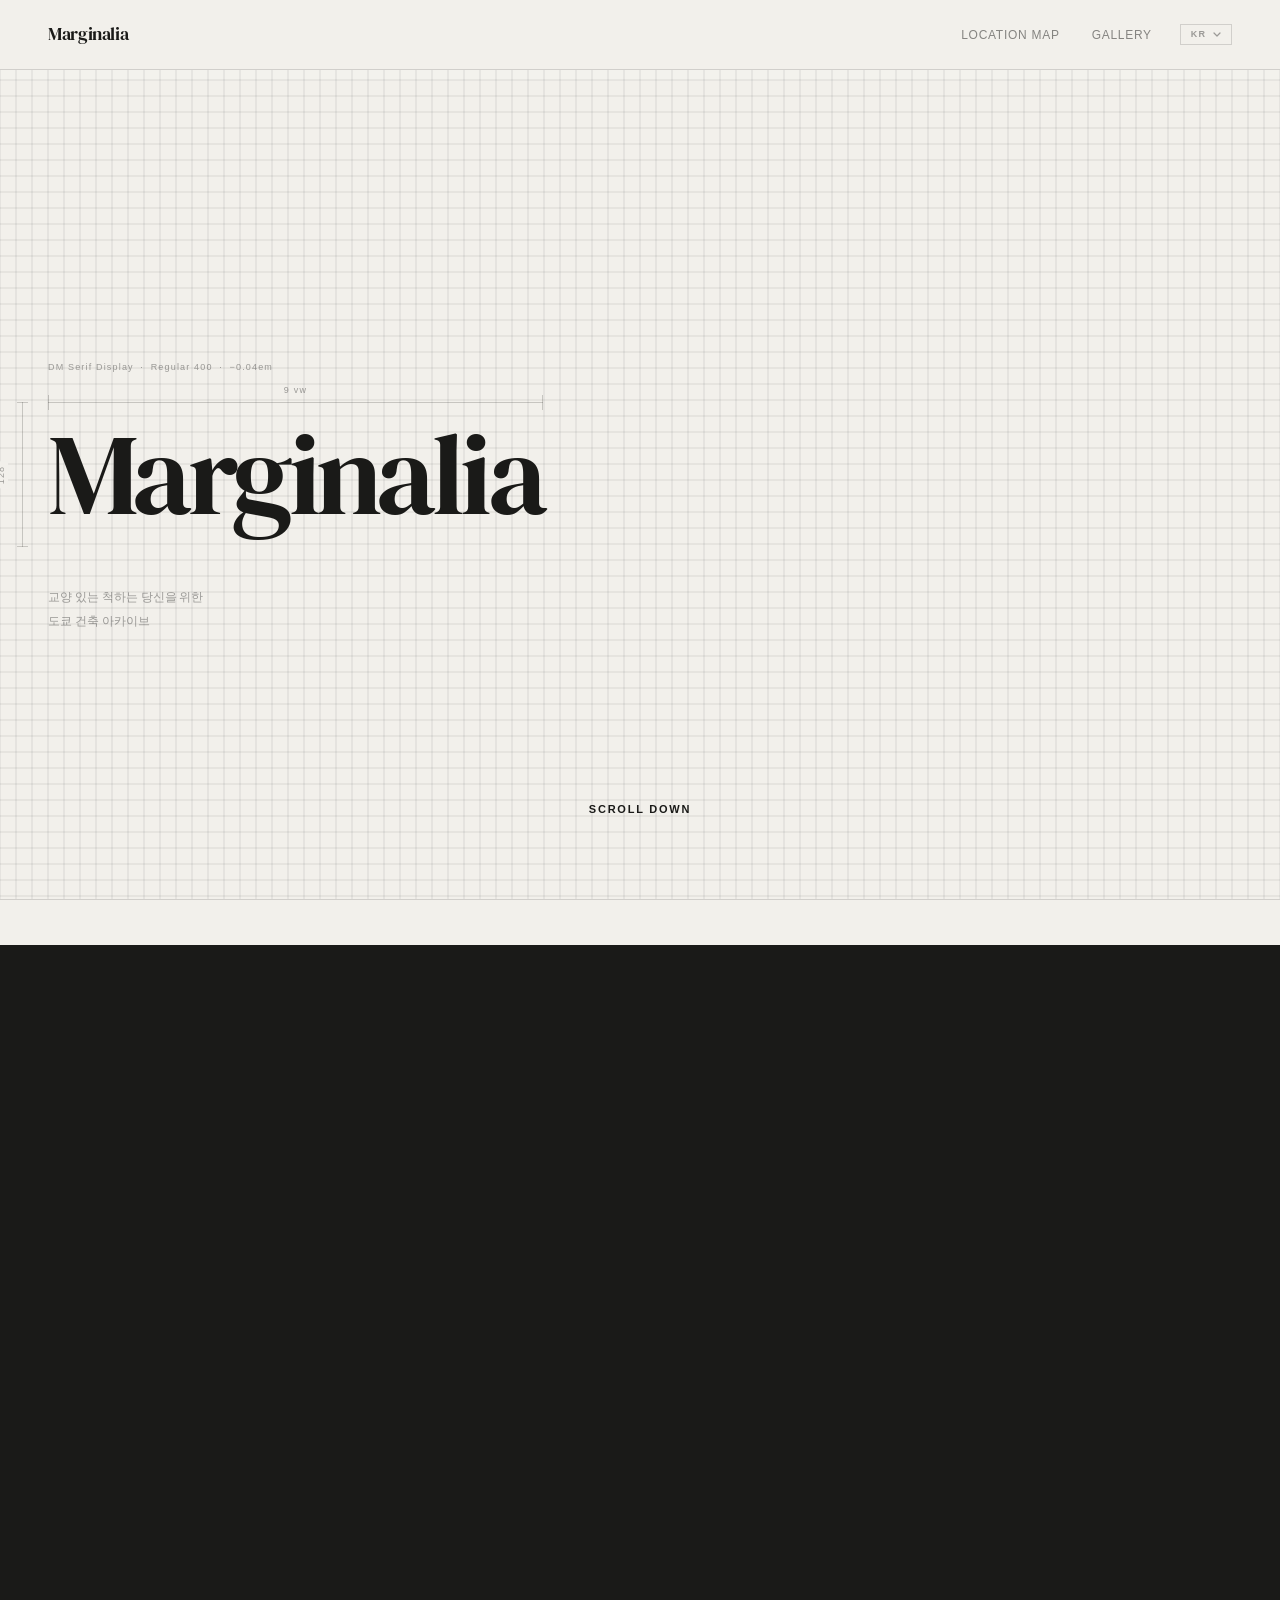
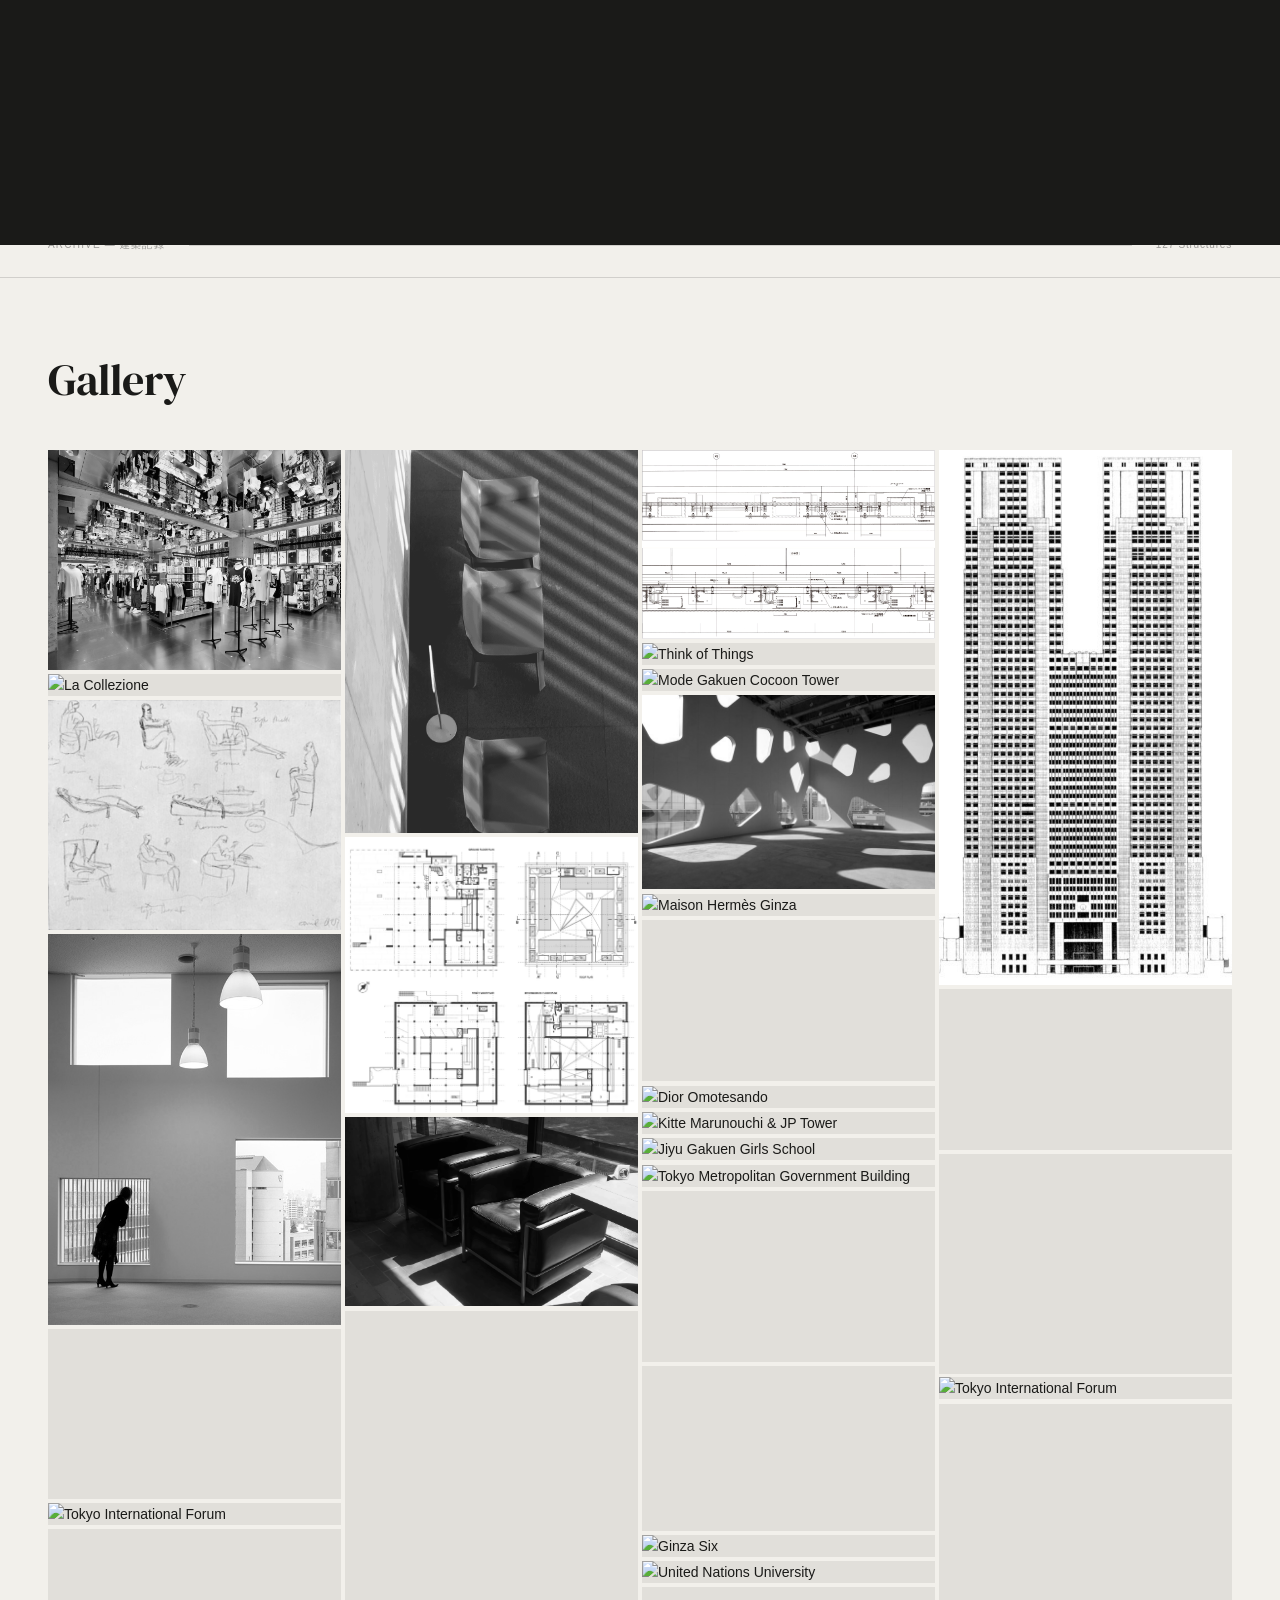
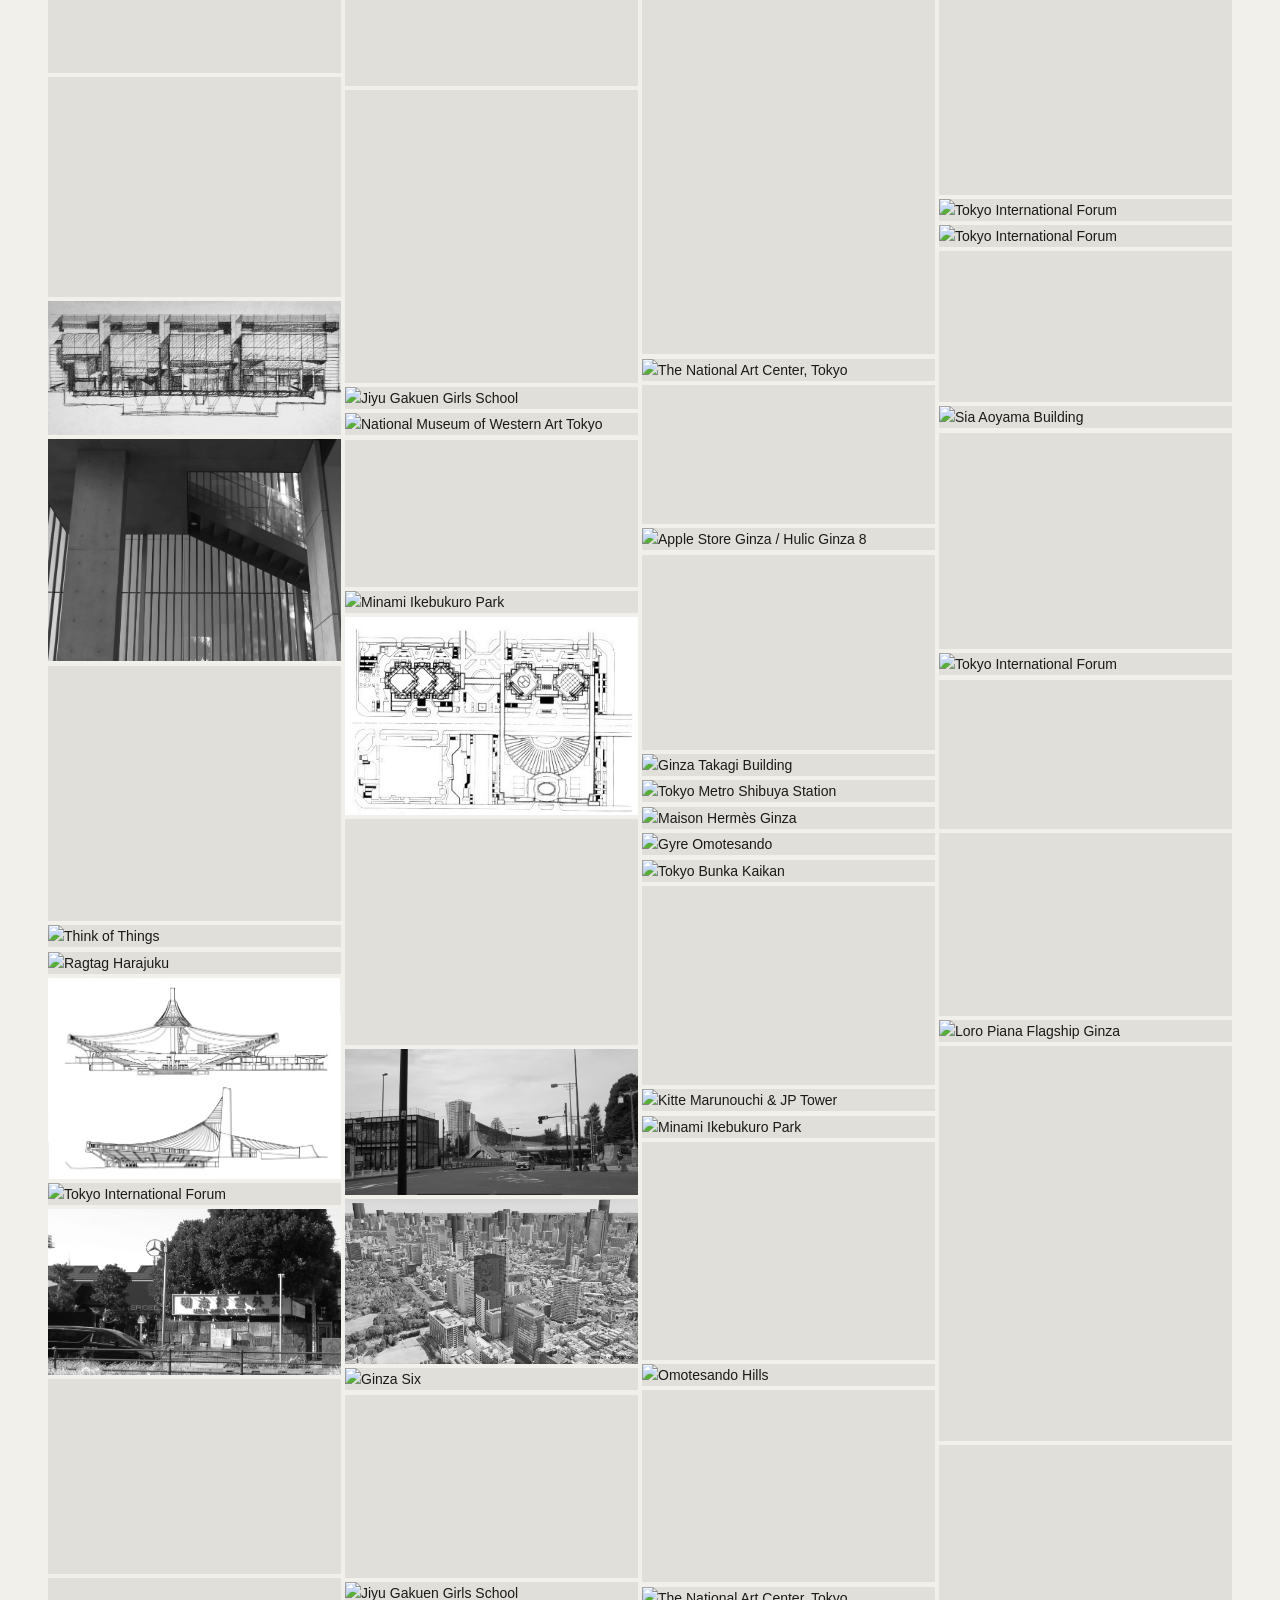
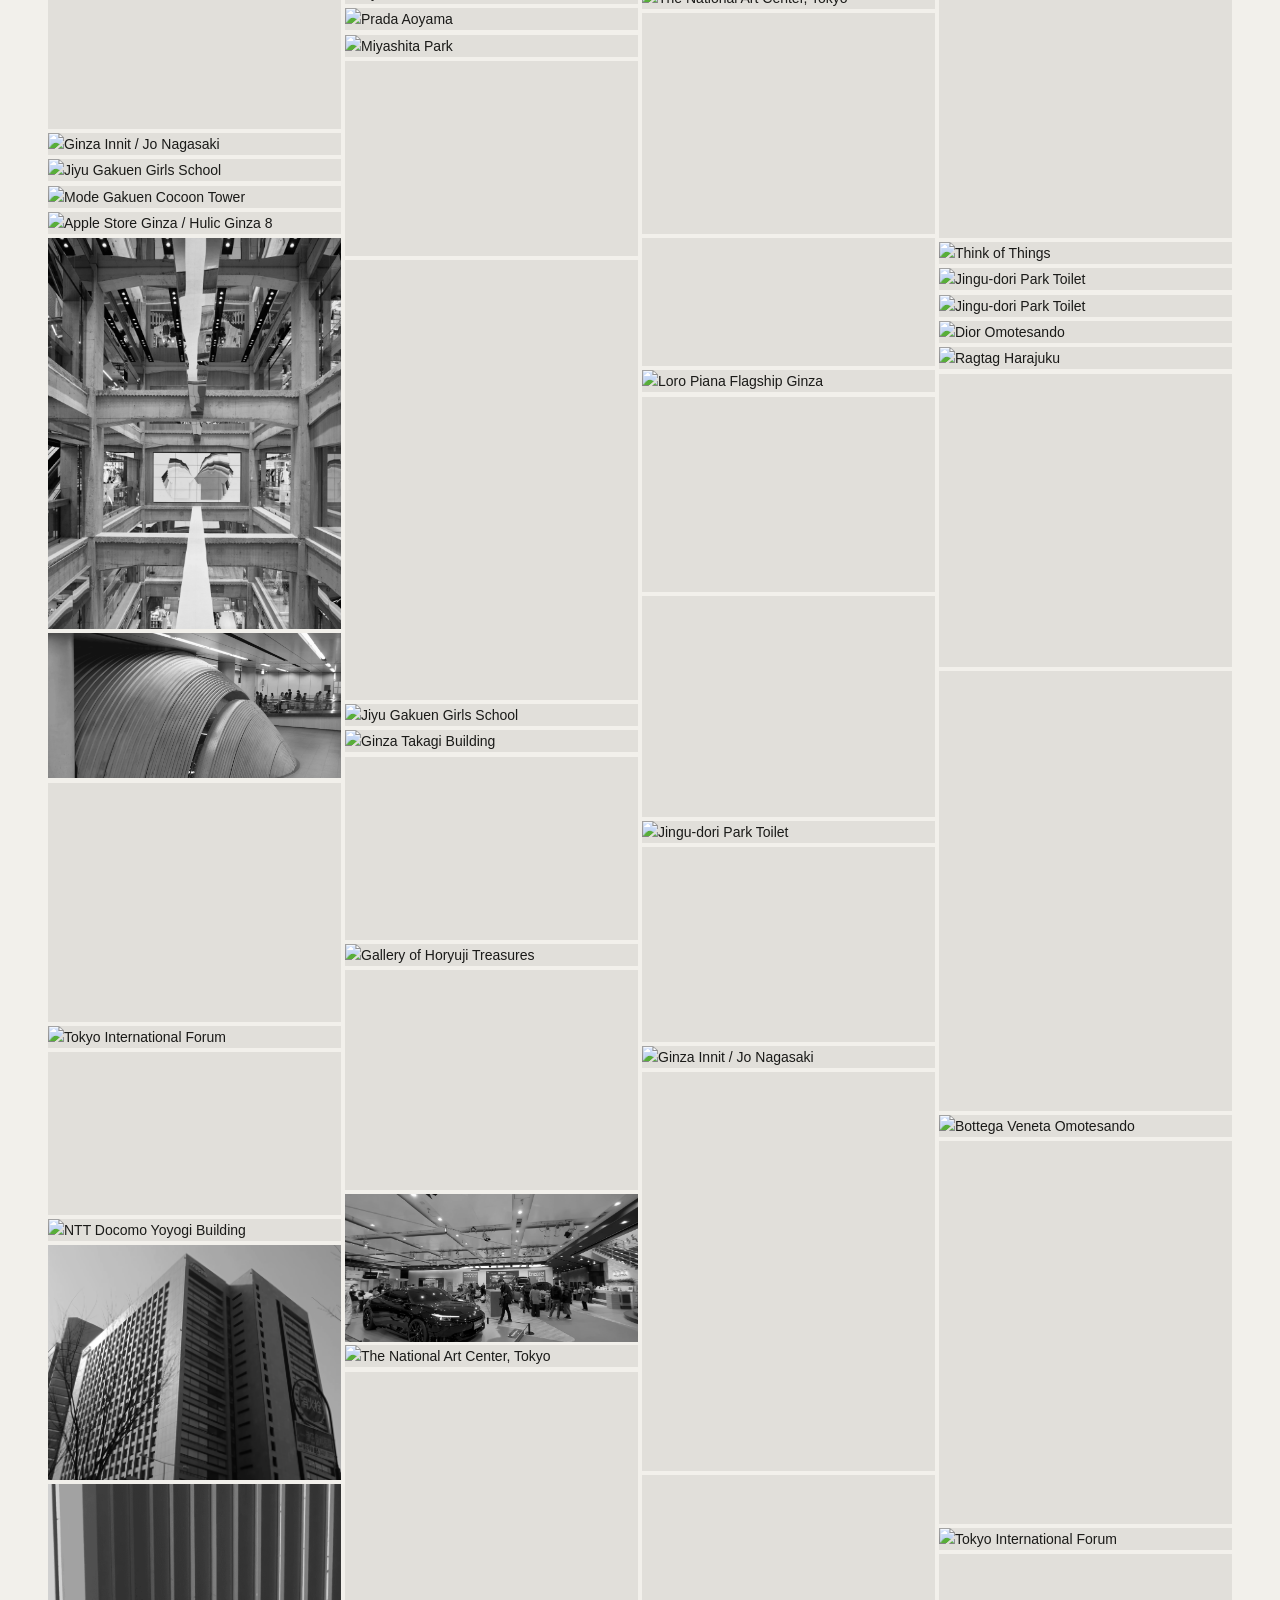
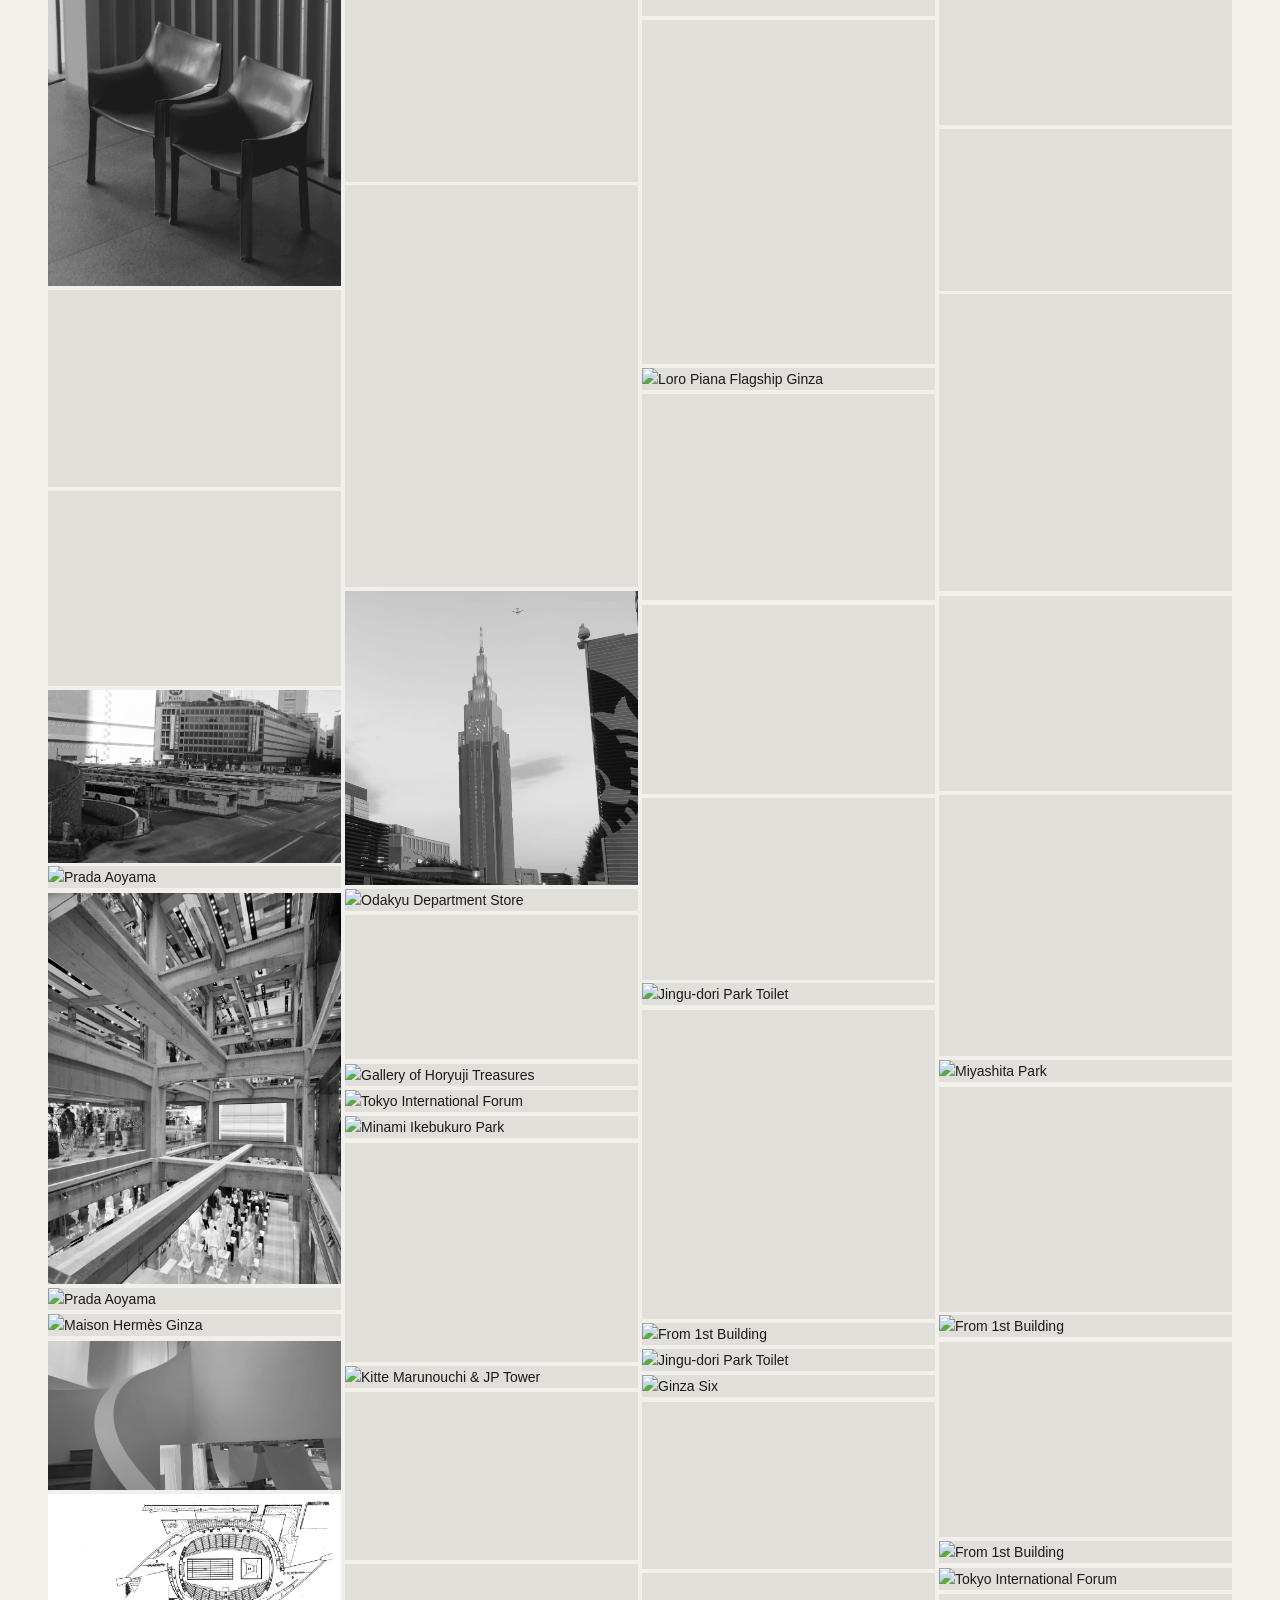
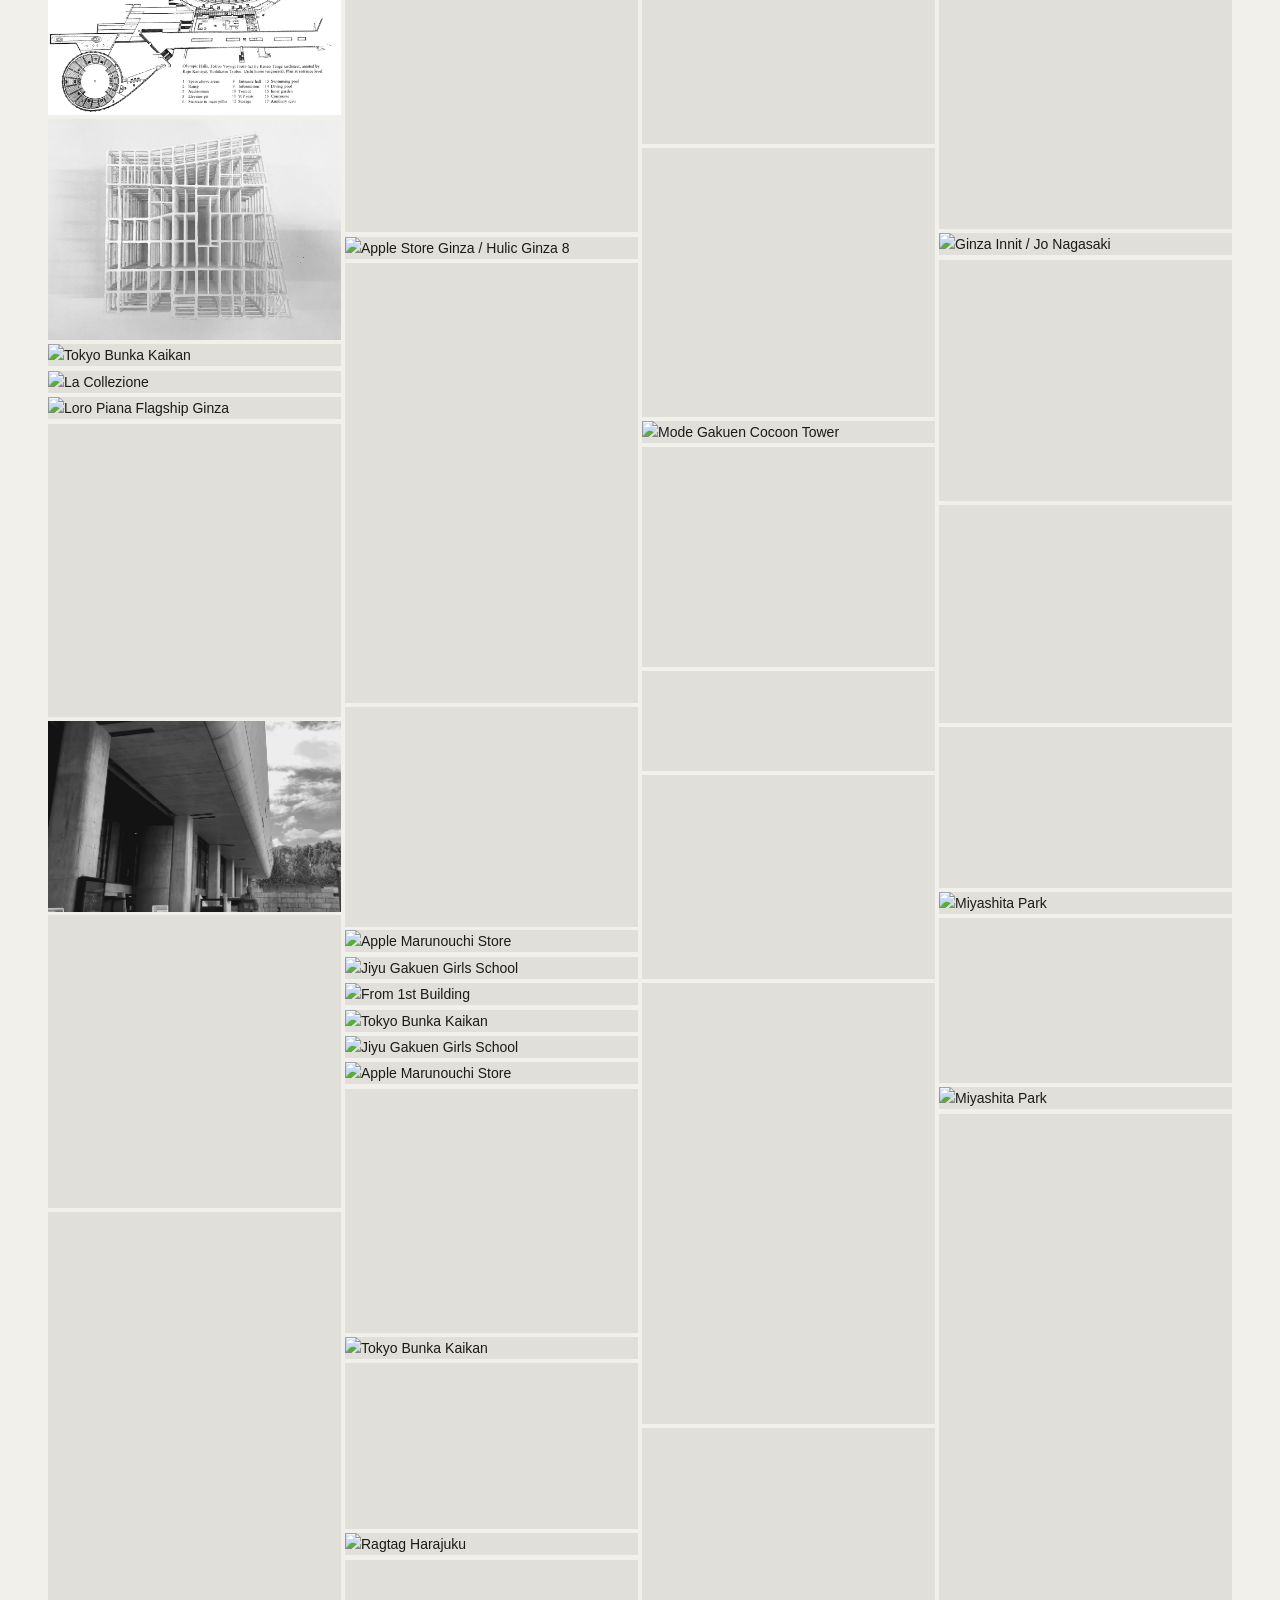
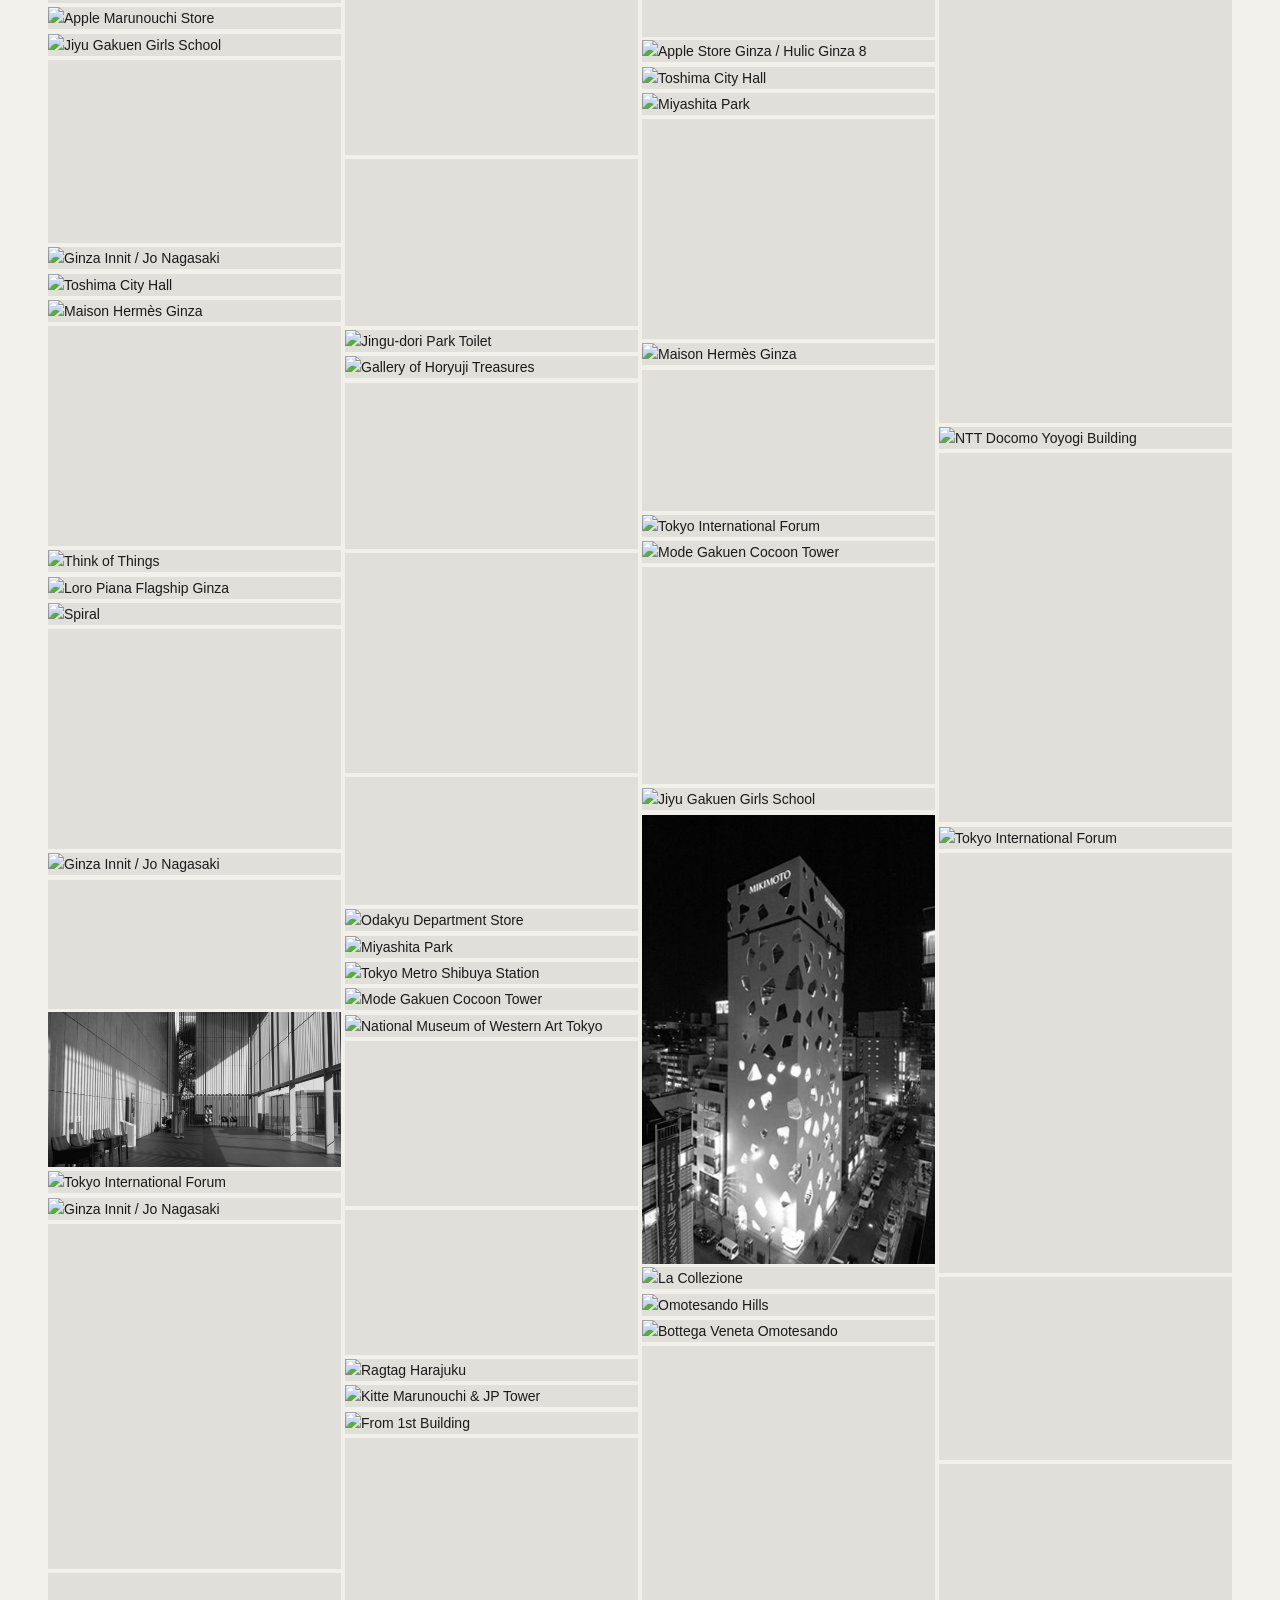
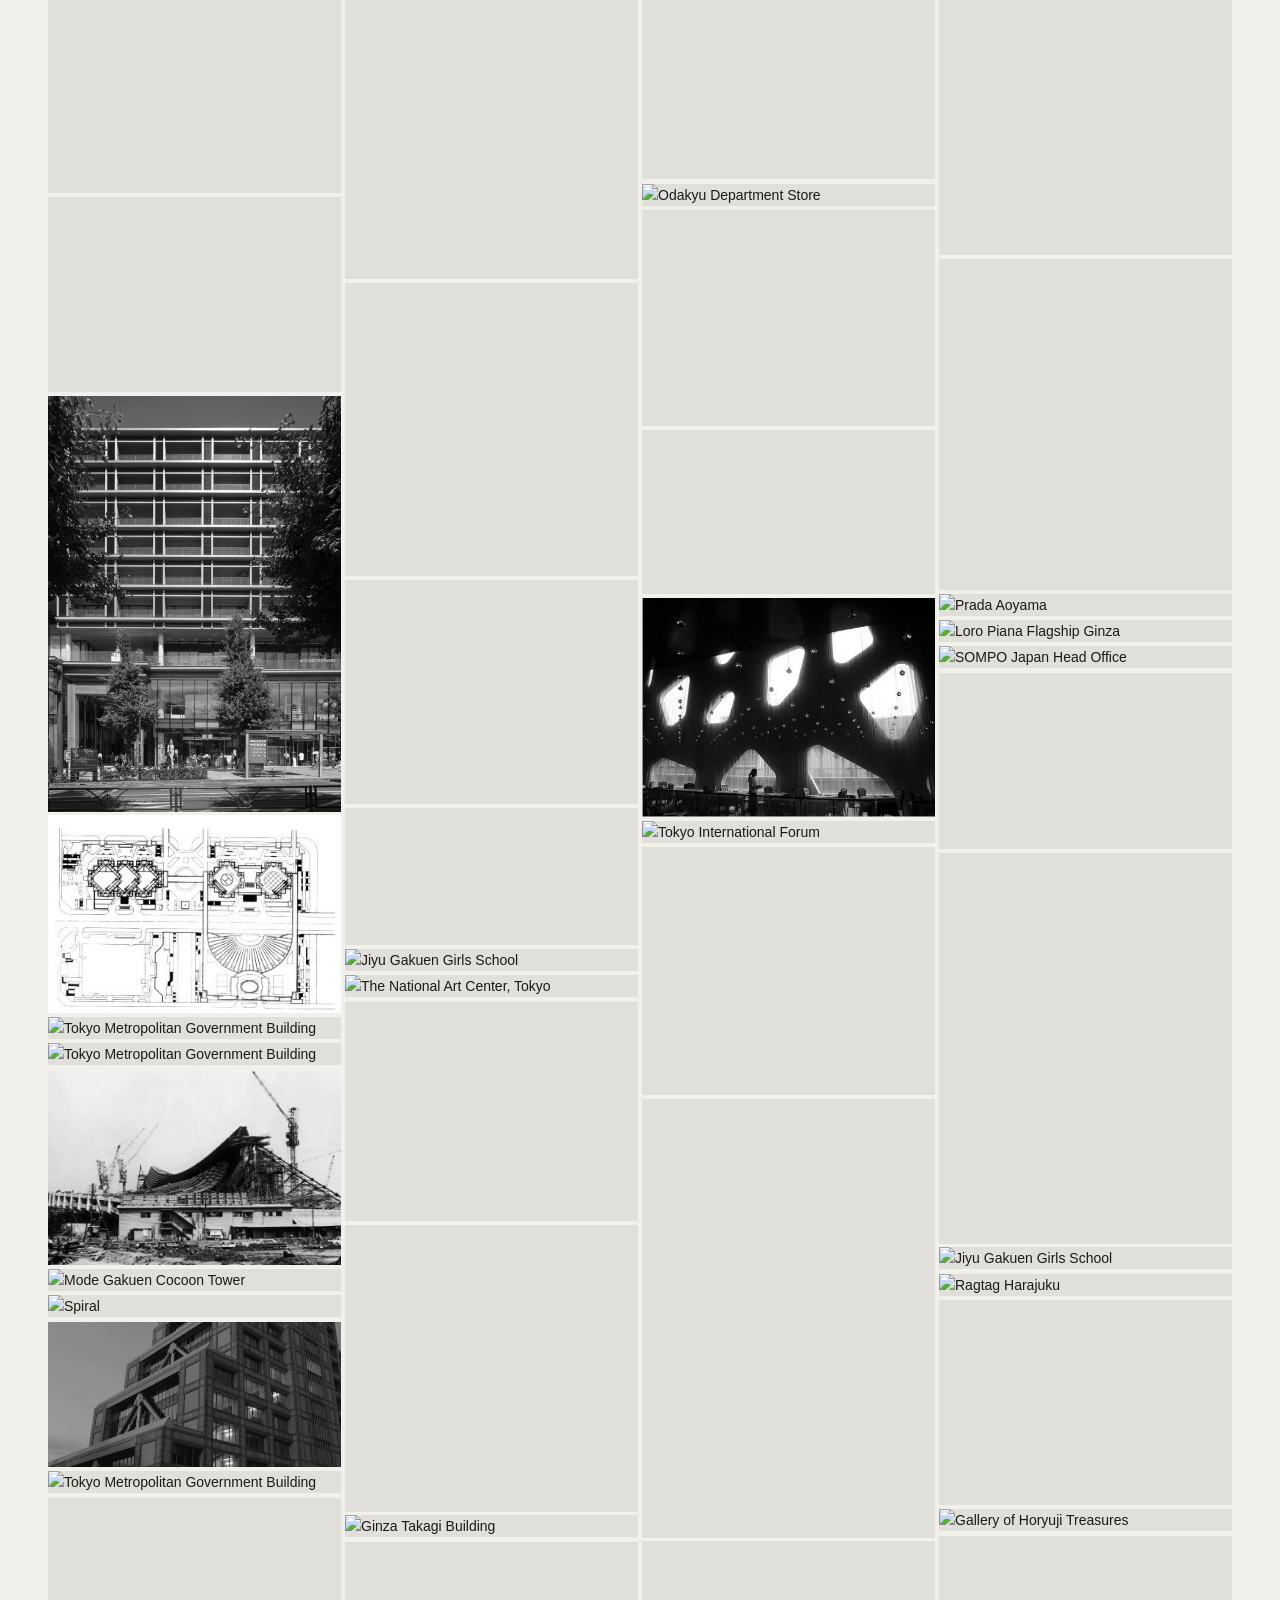
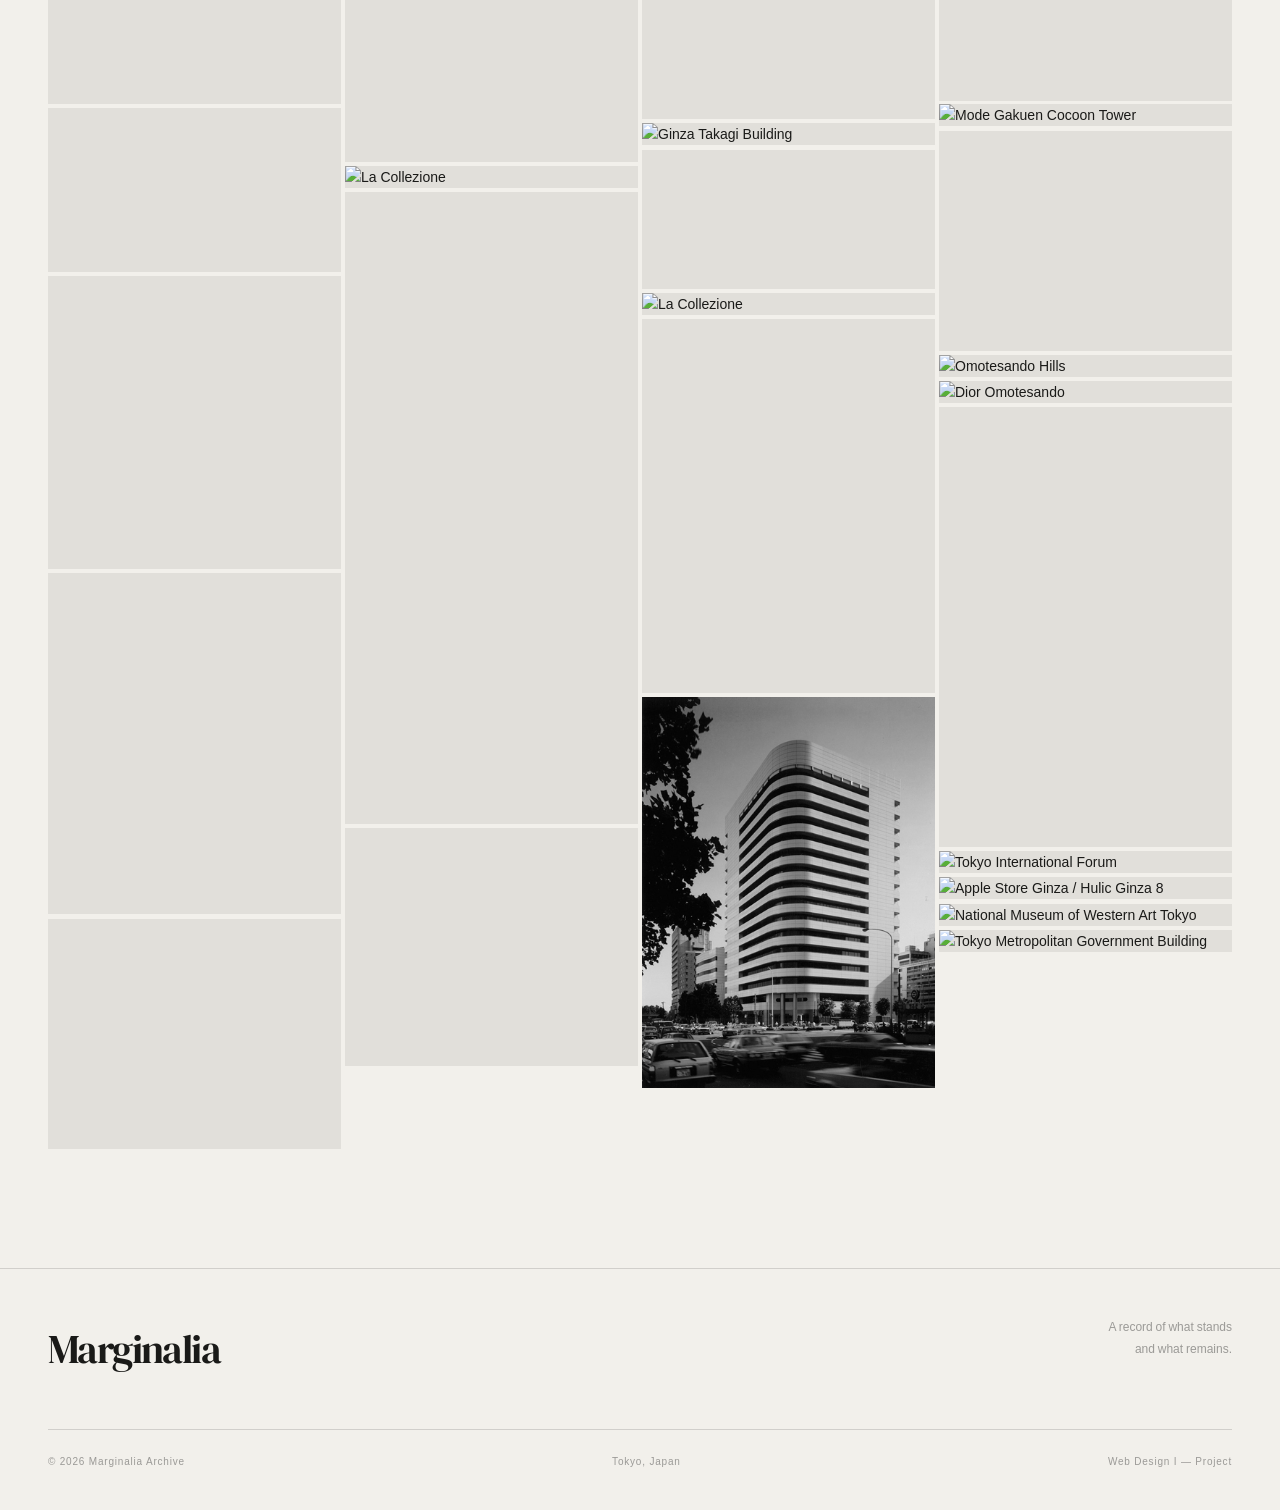
==== commit f225c1ba: "Add files via upload" ====
--- a/index.html
+++ b/index.html
@@ -46,12 +46,12 @@
       </ul>
       <div class="lang-switcher" aria-label="Language">
         <button class="lang-trigger" aria-expanded="false">
-          <span class="lang-current">KO</span>
+          <span class="lang-current">KR</span>
           <svg class="lang-arrow" width="8" height="5" viewBox="0 0 8 5" fill="none" aria-hidden="true"><path d="M1 1L4 4L7 1" stroke="currentColor" stroke-width="1.2" stroke-linecap="round" stroke-linejoin="round"/></svg>
         </button>
         <div class="lang-dropdown">
-          <button class="lang-btn is-active" data-lang="ko">KO</button>
-          <button class="lang-btn" data-lang="ja">JA</button>
+          <button class="lang-btn is-active" data-lang="ko">KR</button>
+          <button class="lang-btn" data-lang="ja">JP</button>
           <button class="lang-btn" data-lang="en">EN</button>
         </div>
       </div>
@@ -69,8 +69,8 @@
         <li><a href="#gallery-section">Gallery</a></li>
       </ul>
       <div class="nav__mobile-lang">
-        <button class="lang-btn is-active" data-lang="ko">KO</button>
-        <button class="lang-btn" data-lang="ja">JA</button>
+        <button class="lang-btn is-active" data-lang="ko">KR</button>
+        <button class="lang-btn" data-lang="ja">JP</button>
         <button class="lang-btn" data-lang="en">EN</button>
       </div>
     </div>
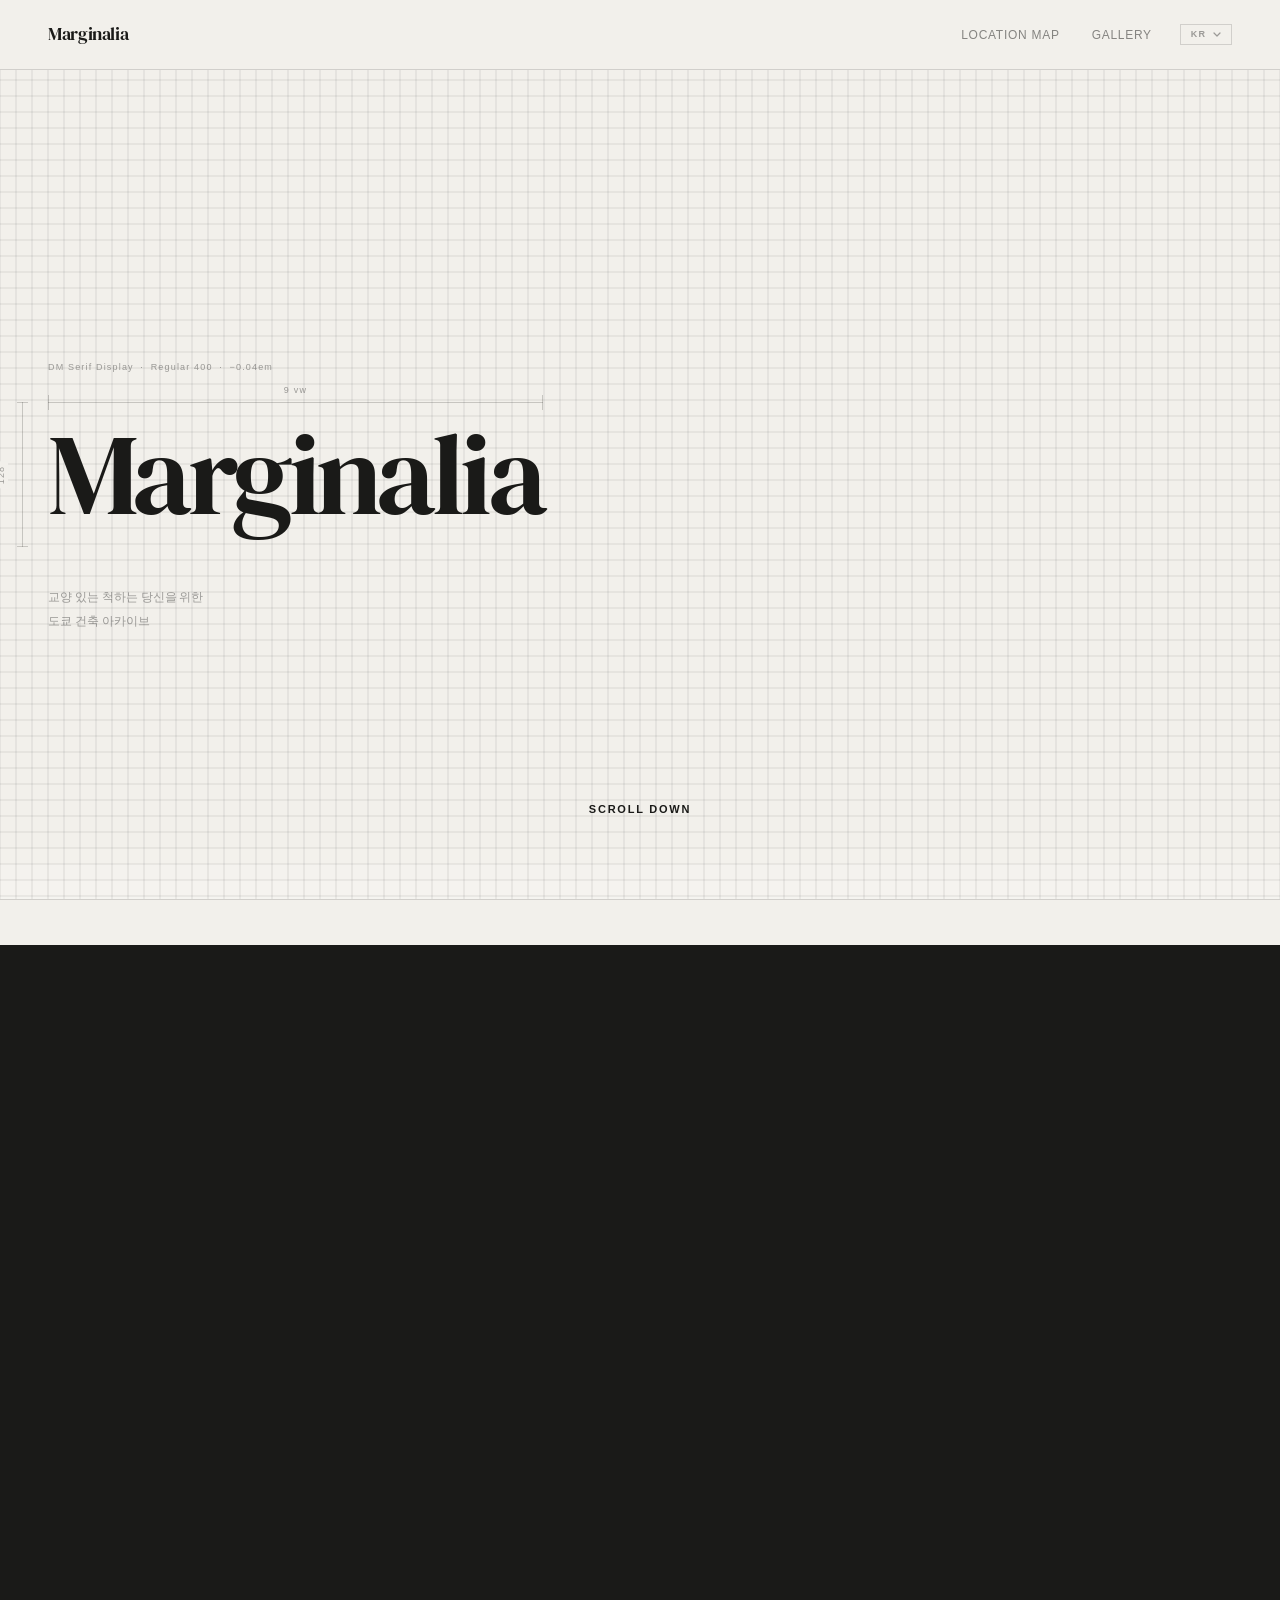
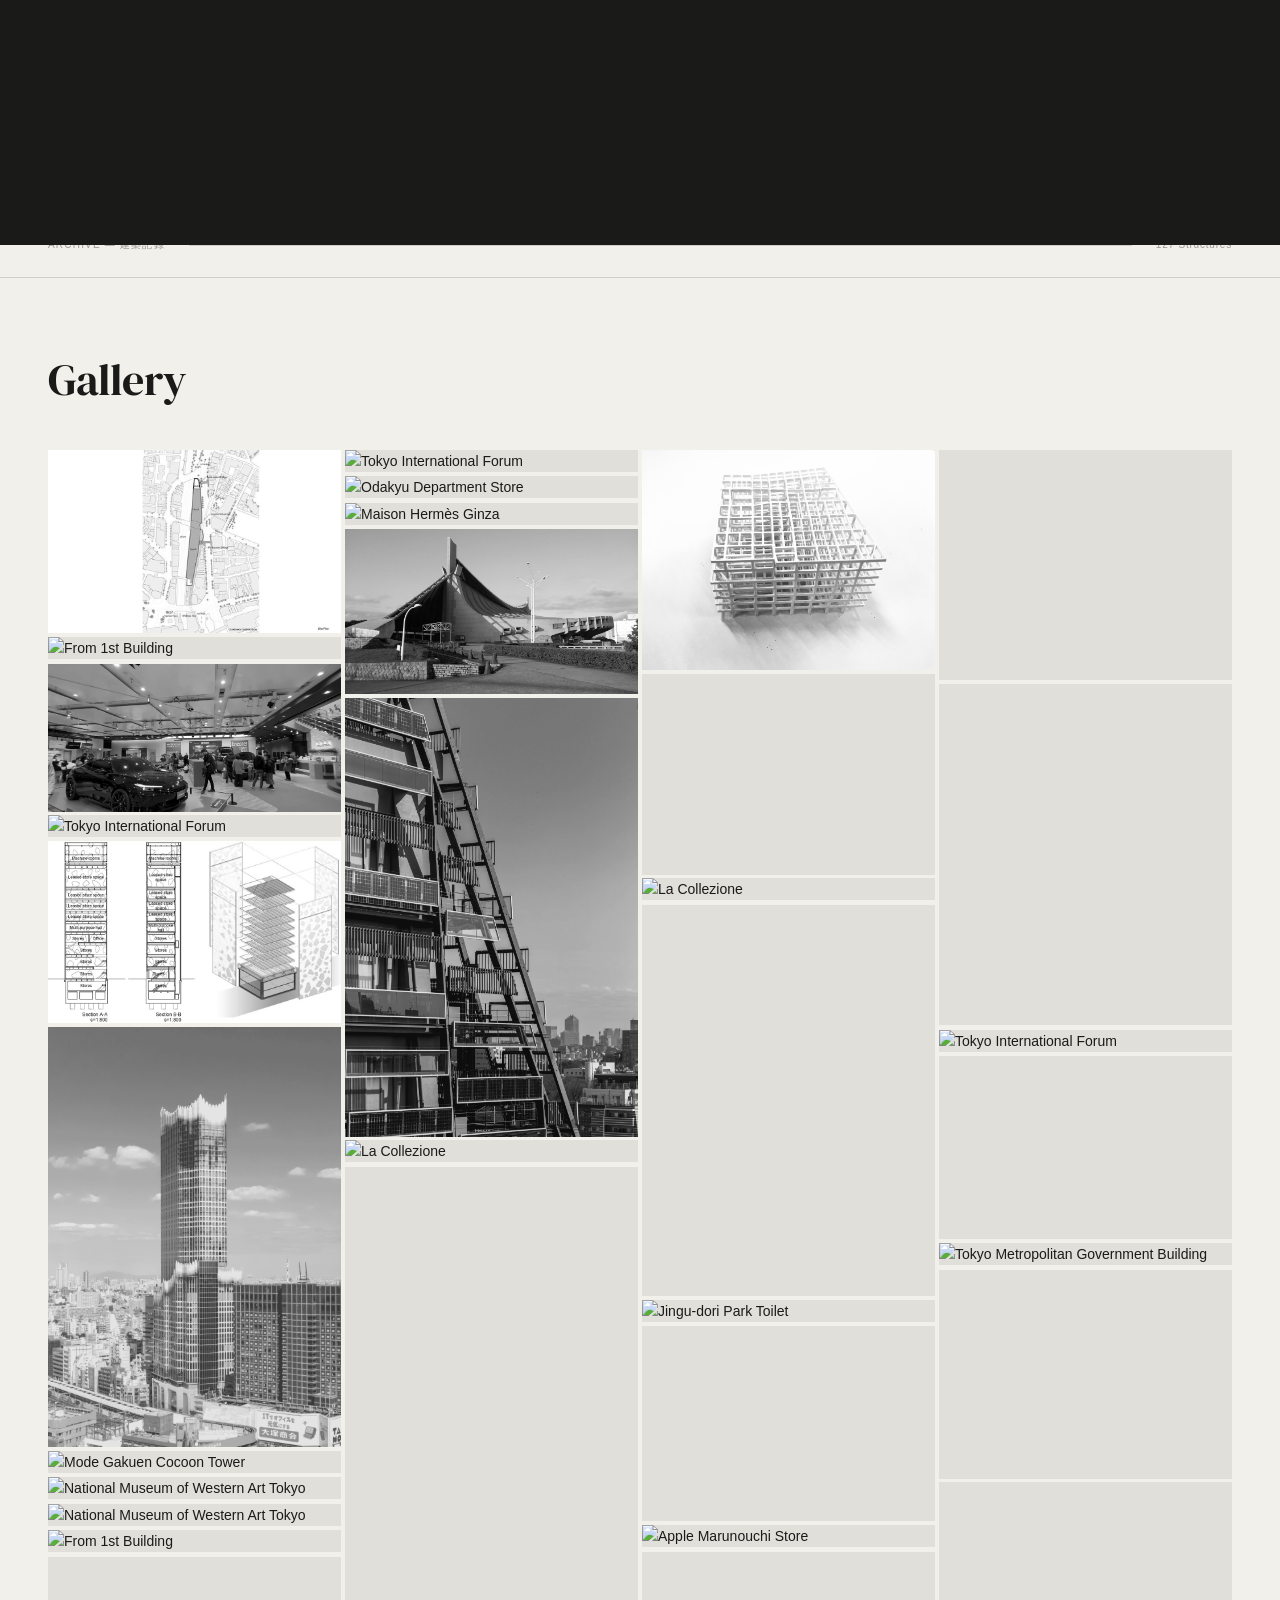
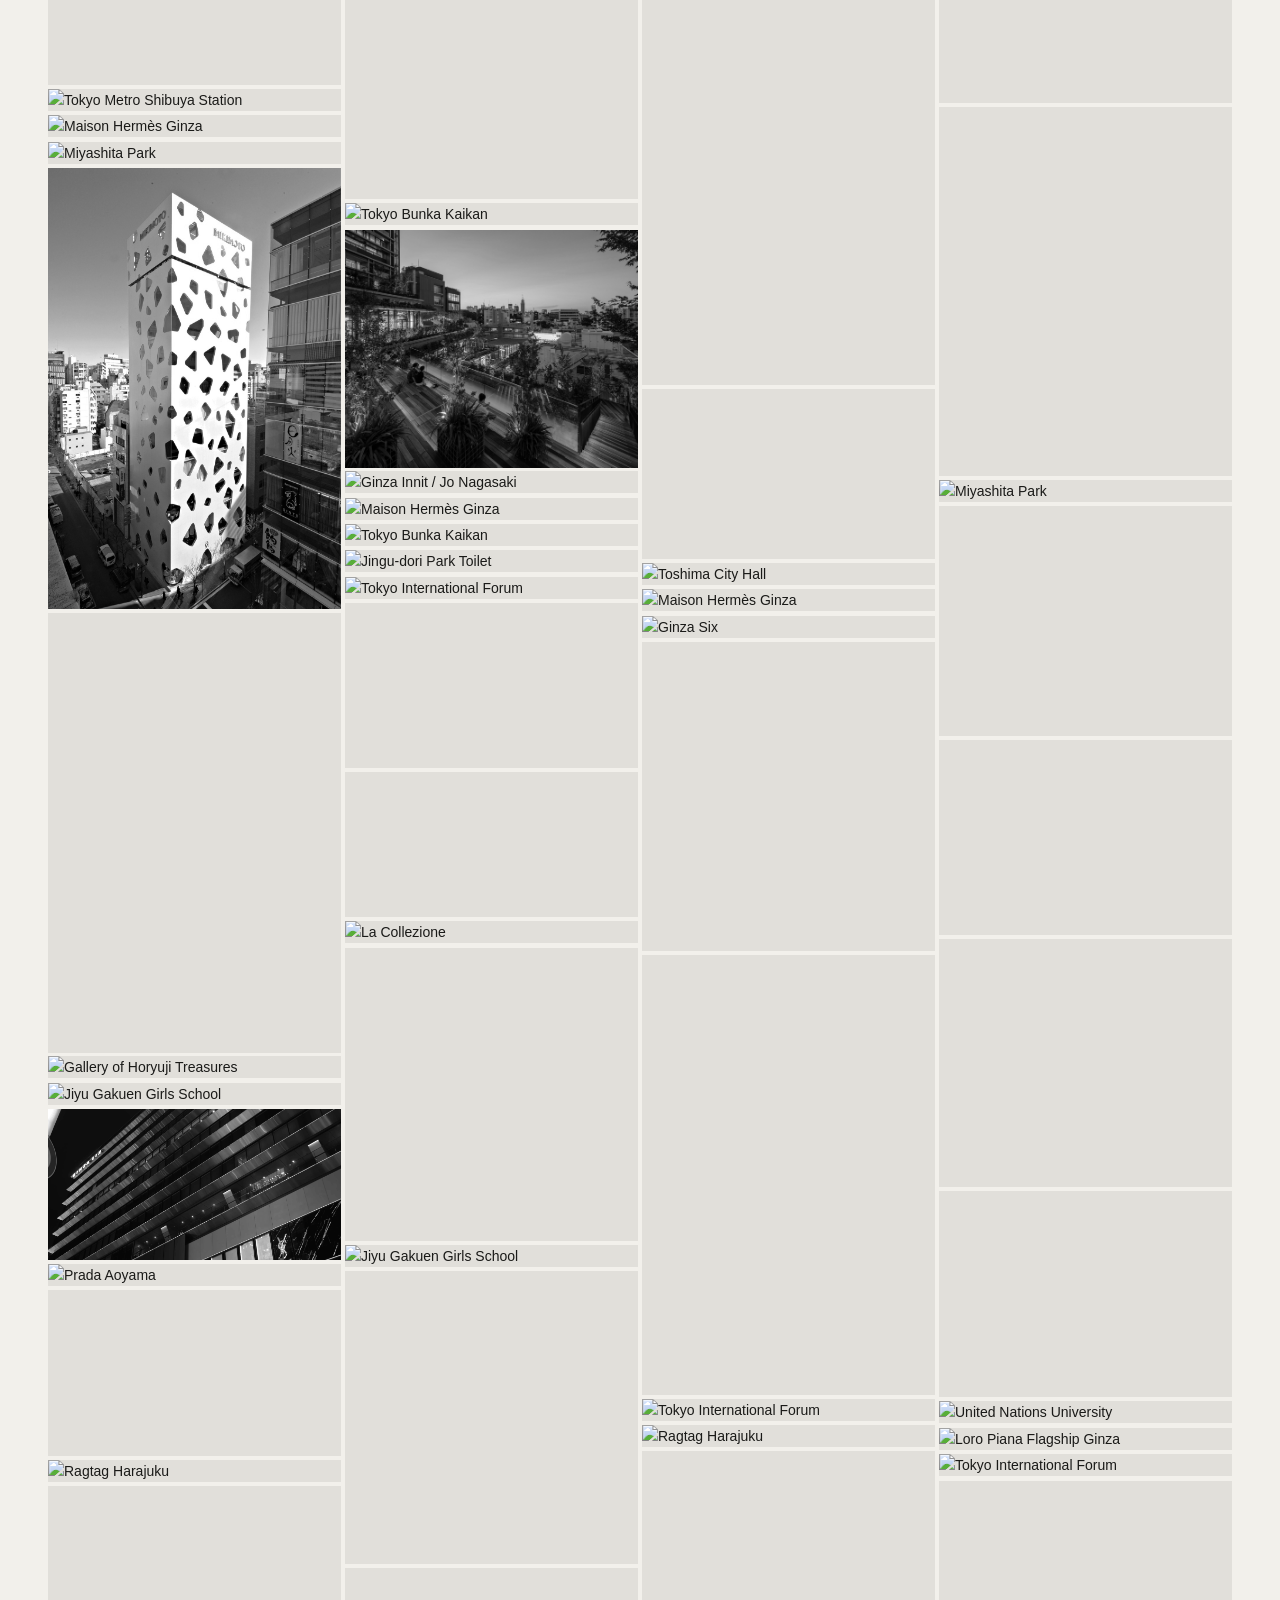
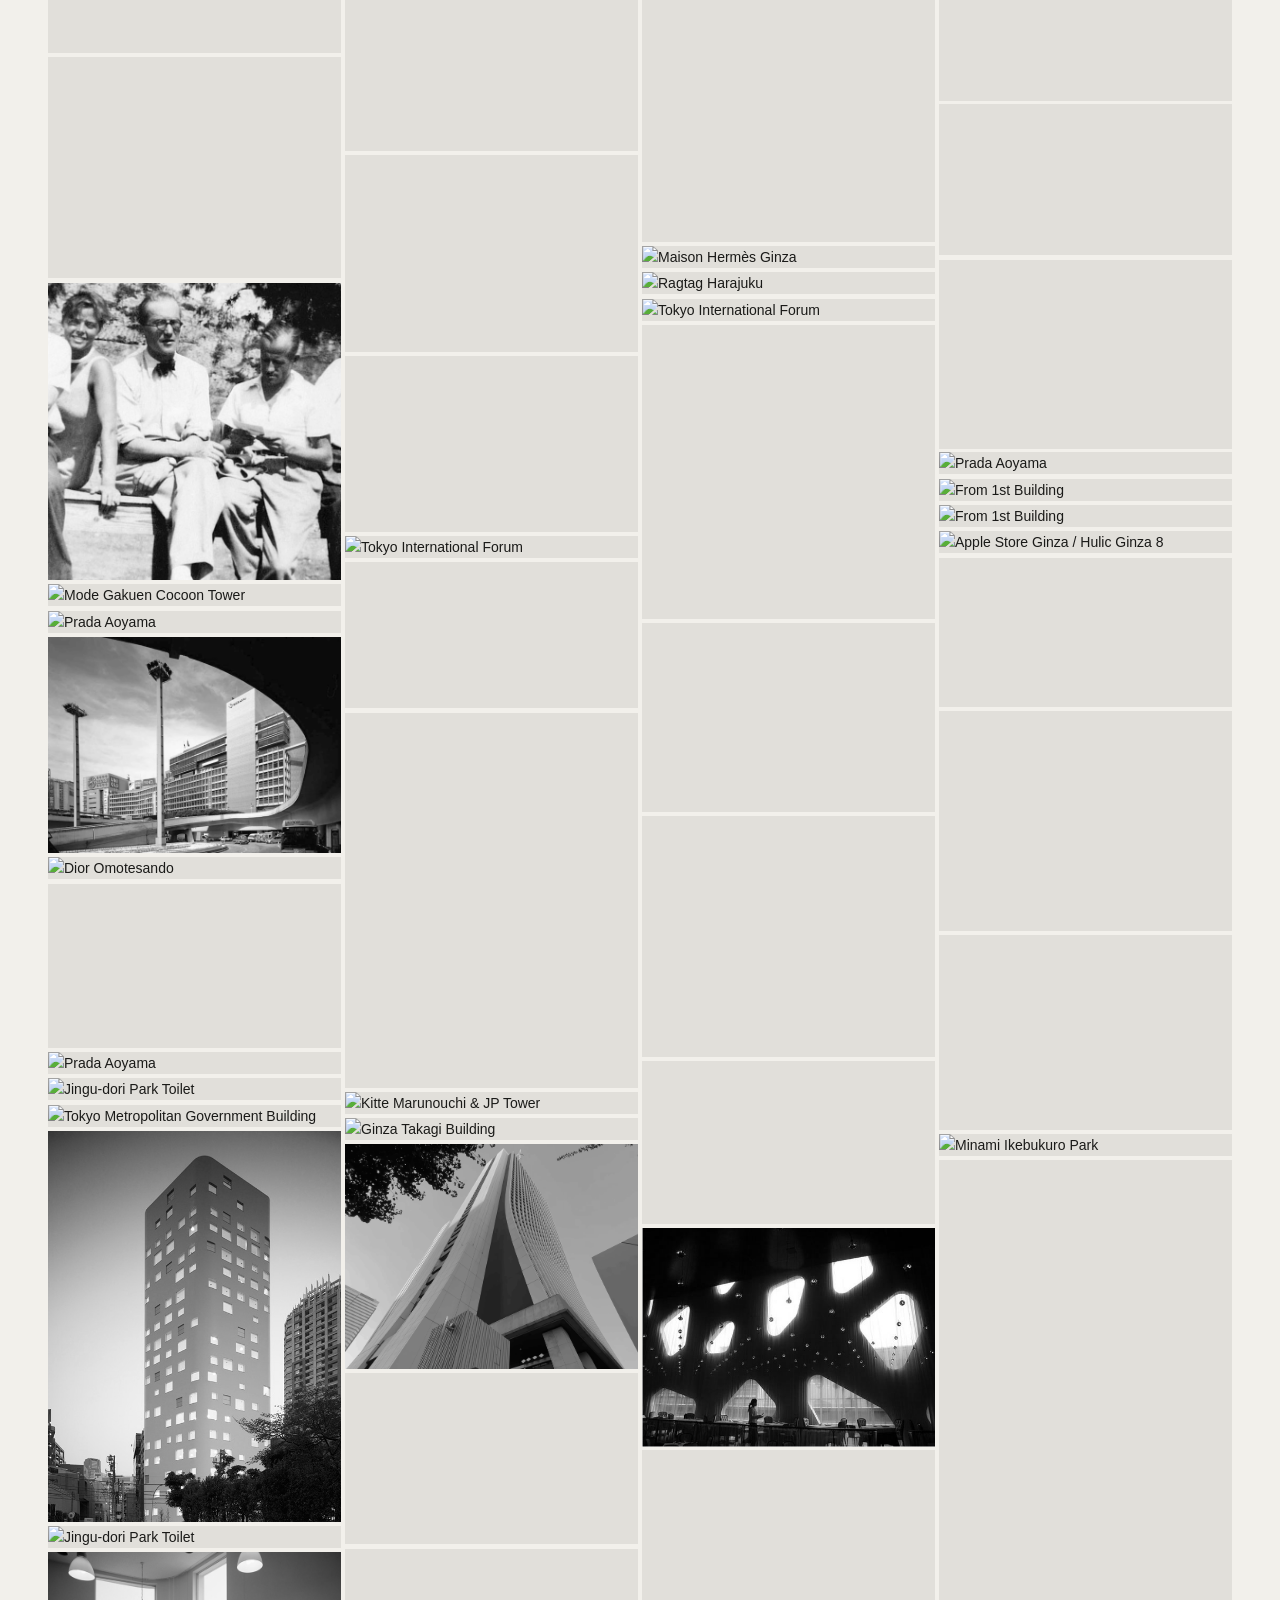
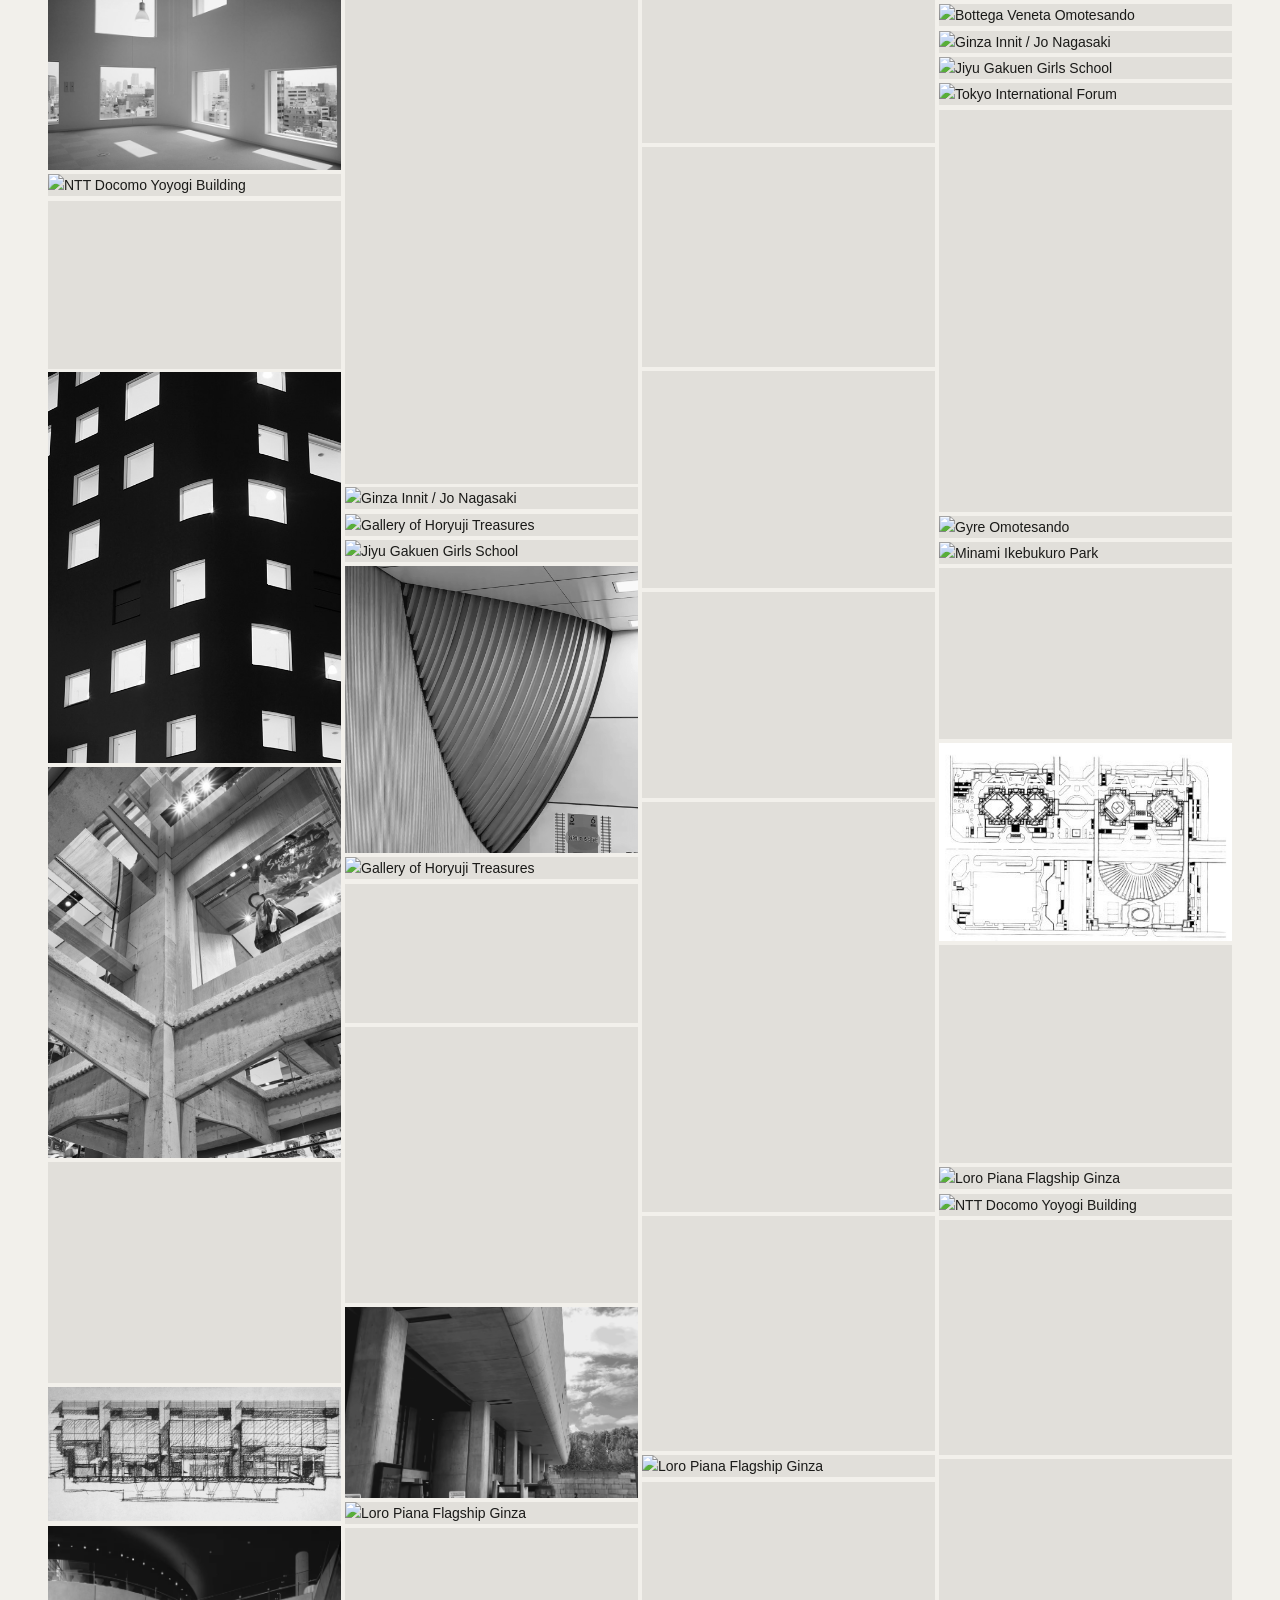
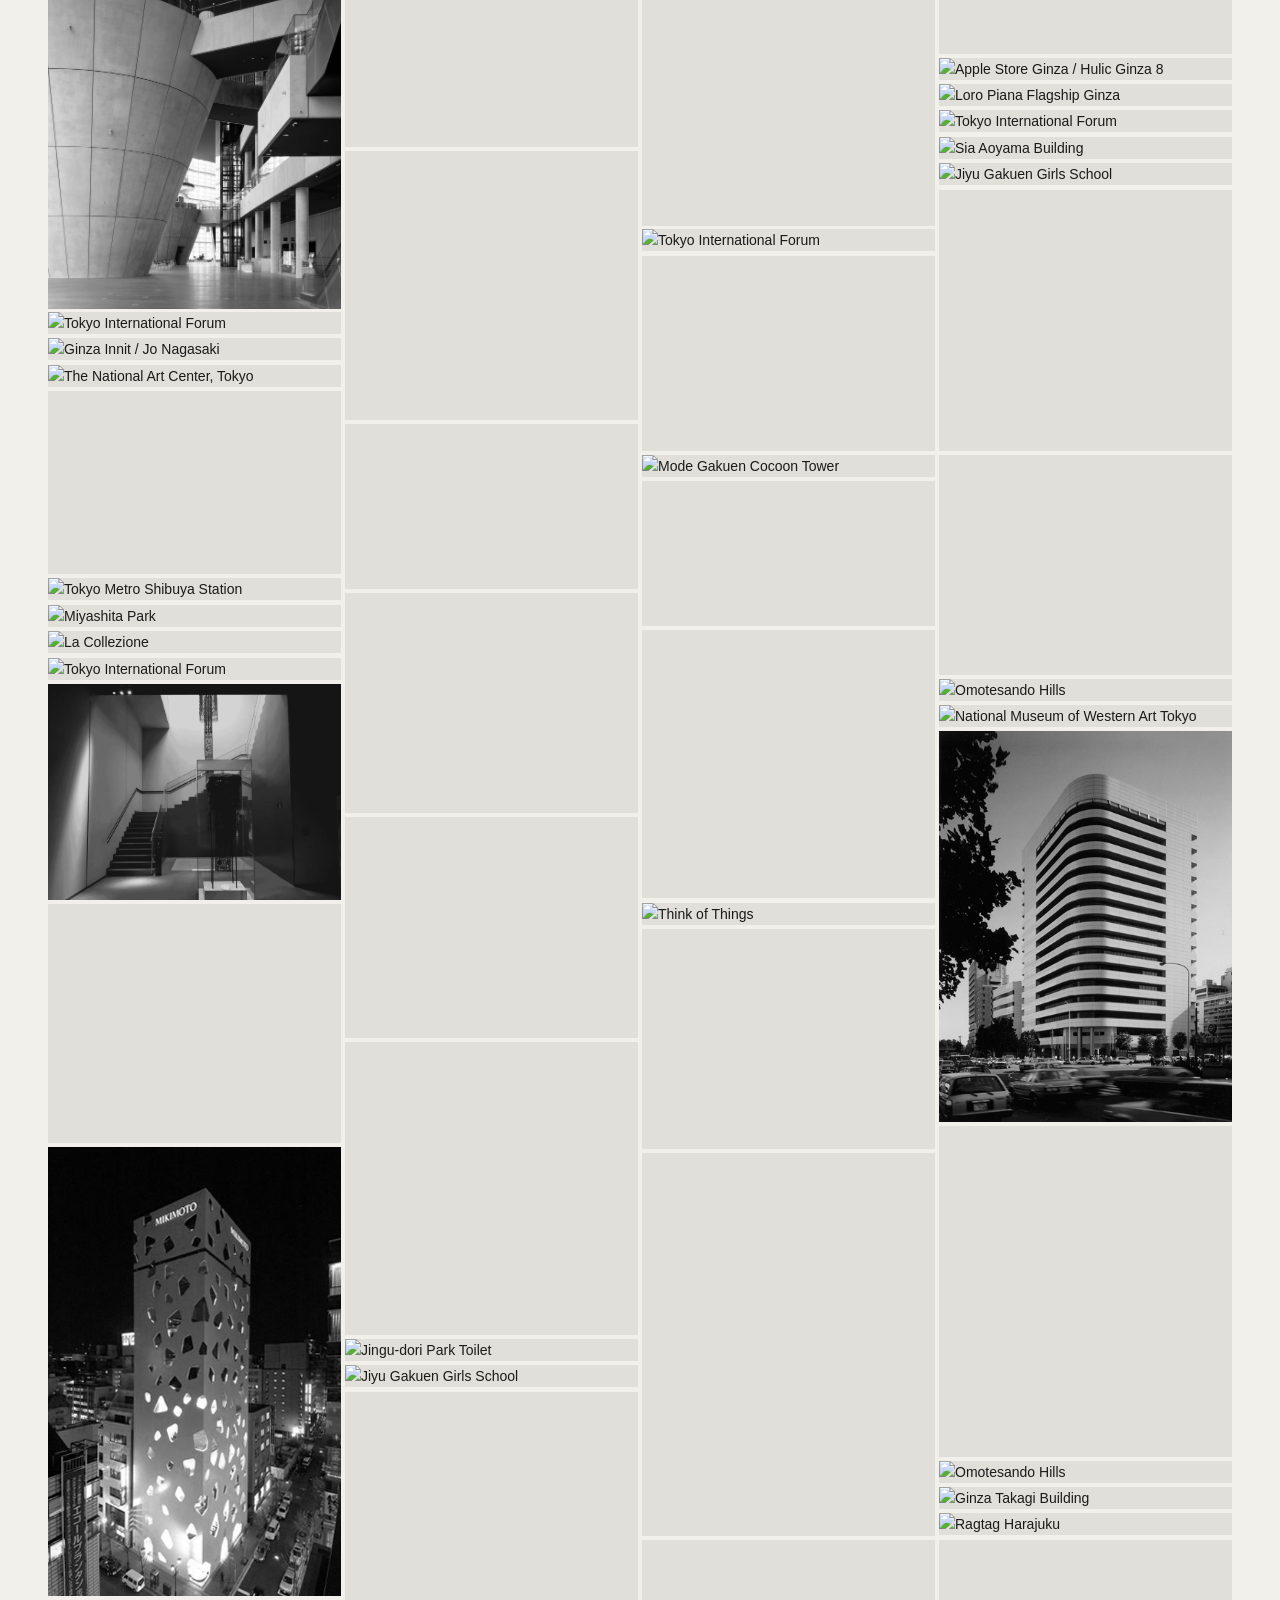
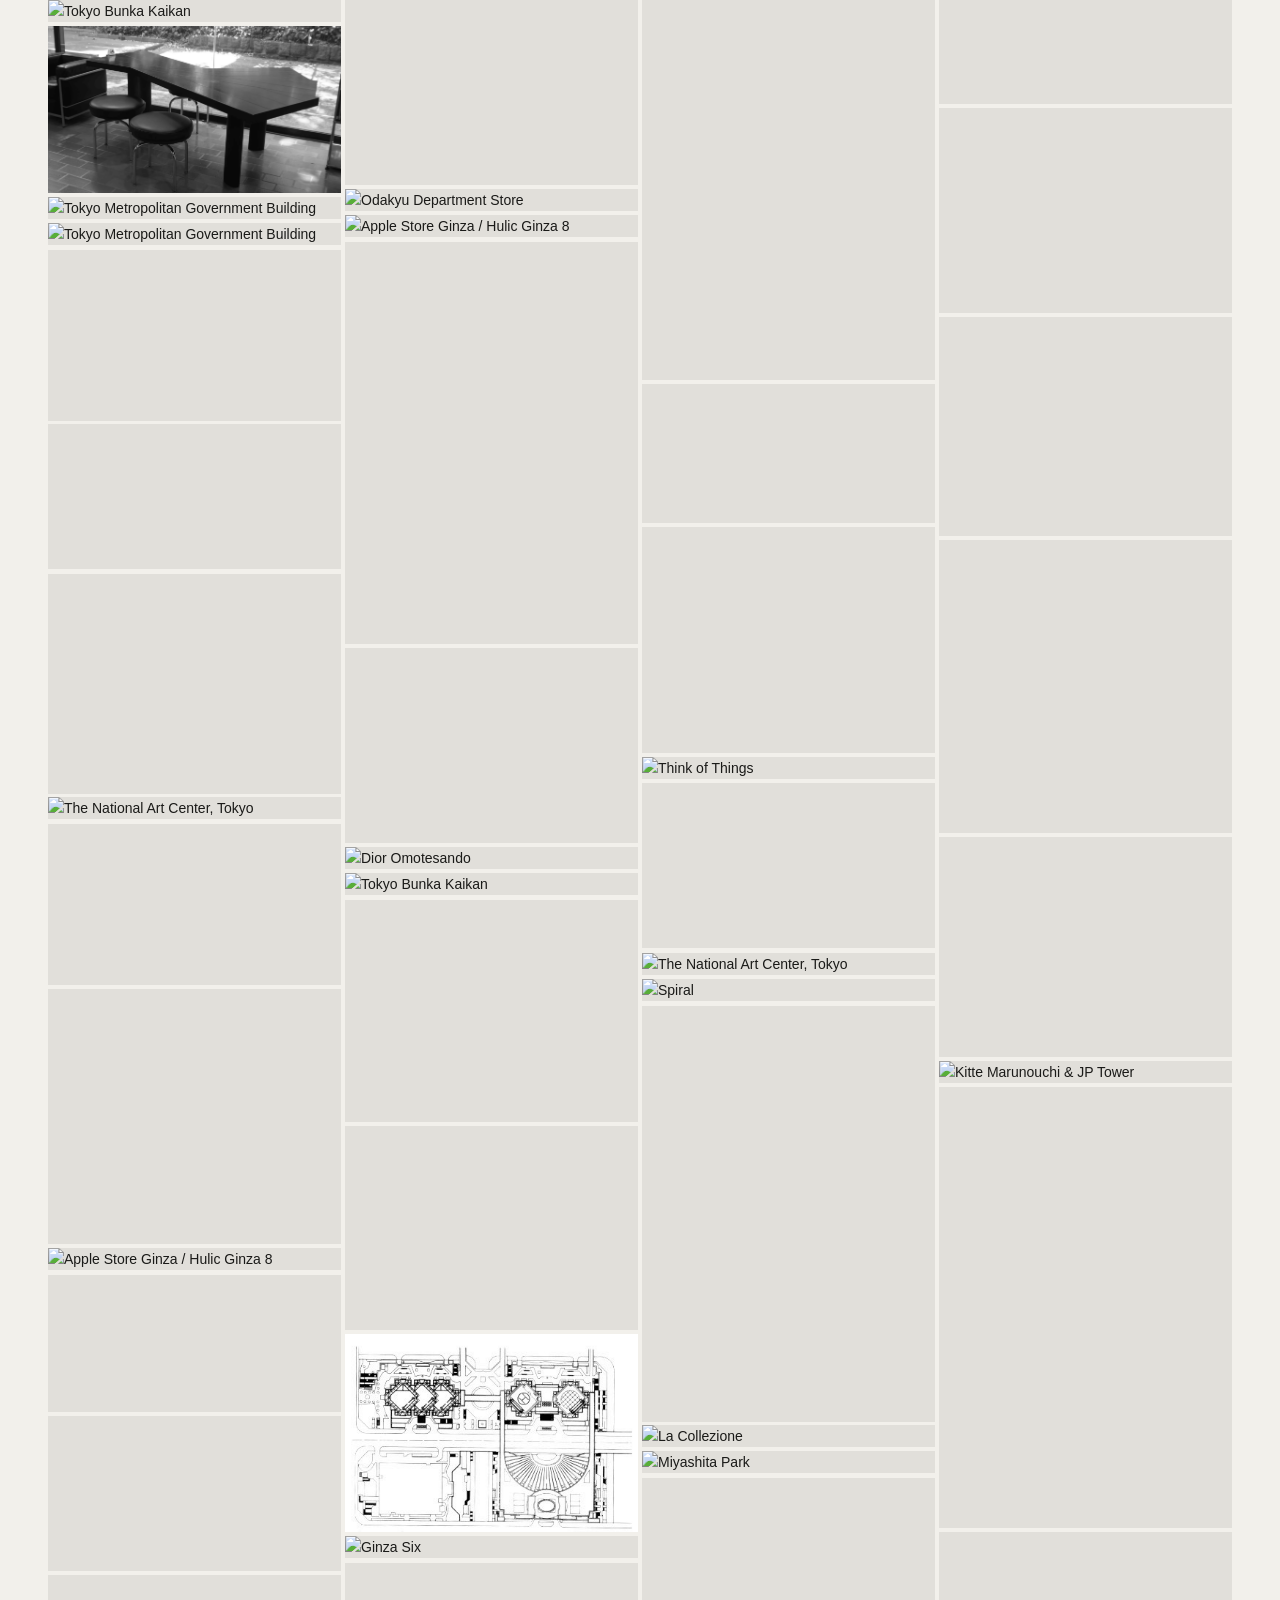
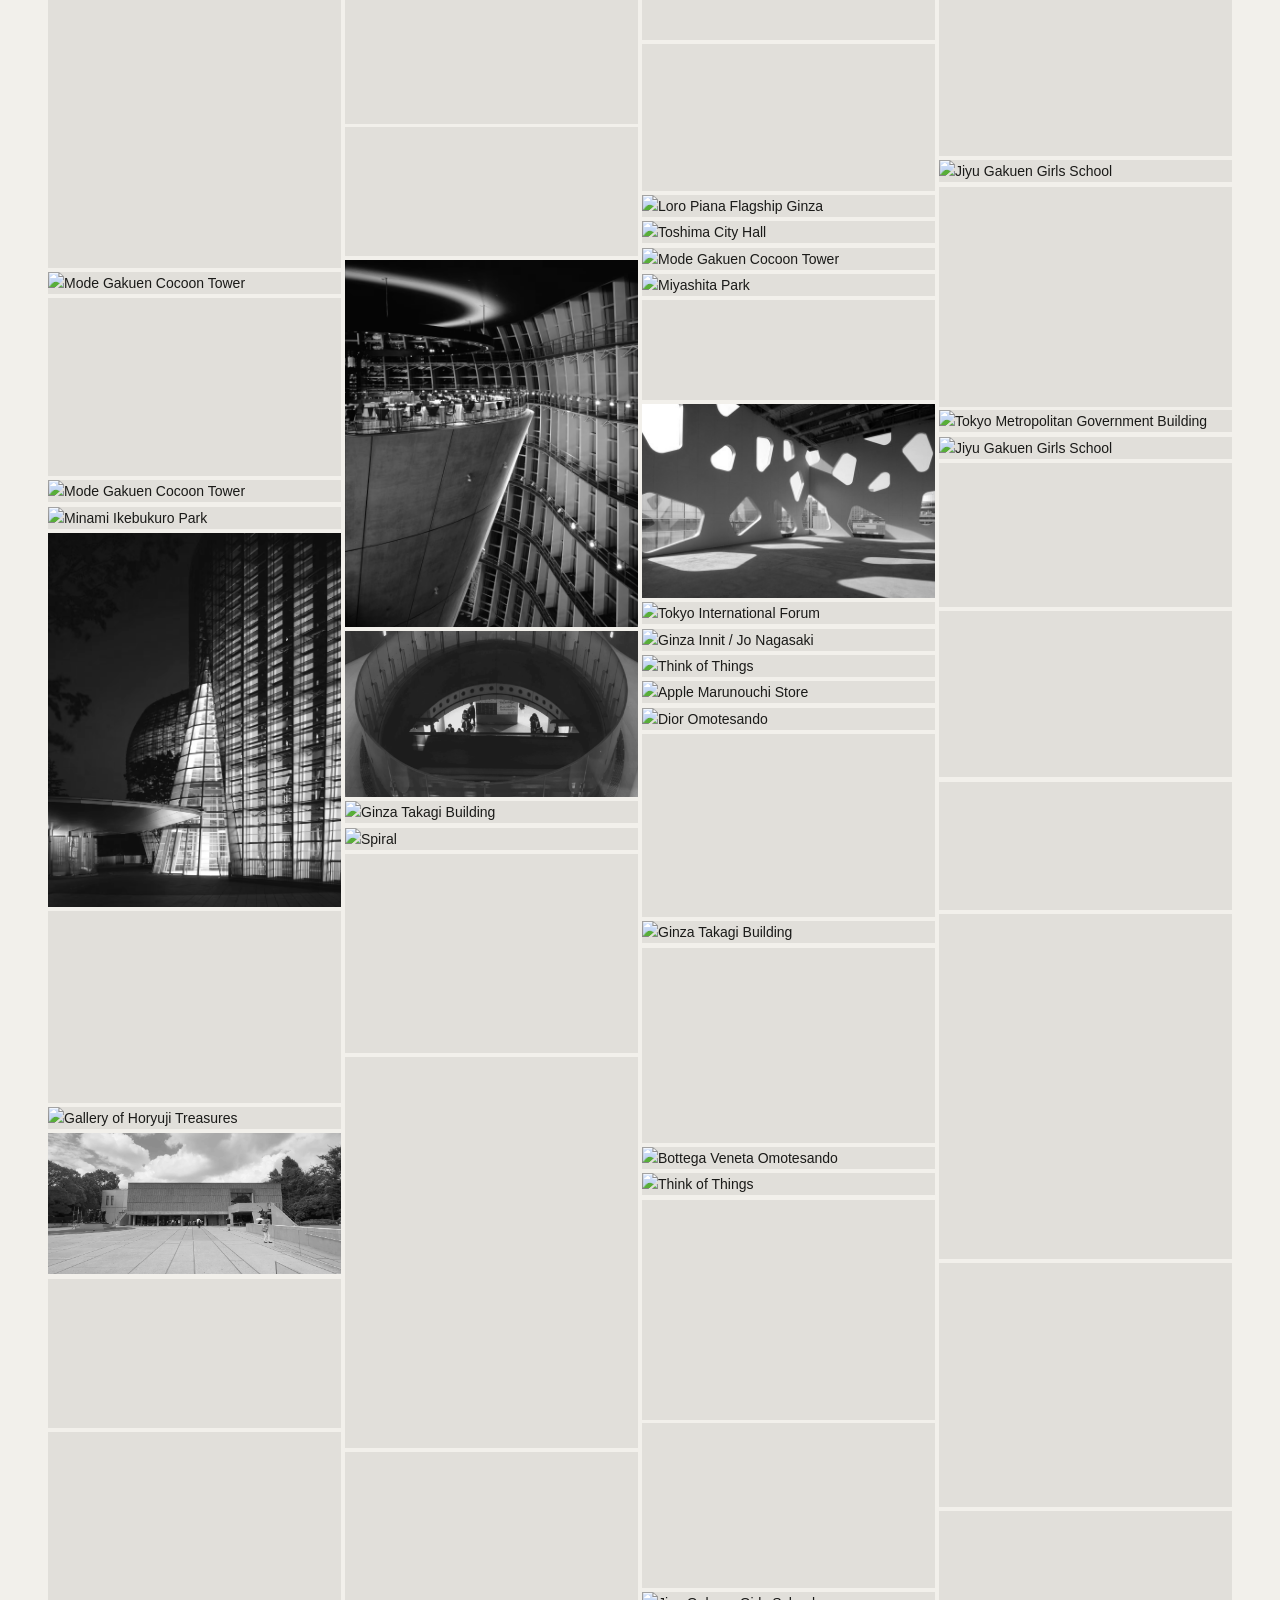
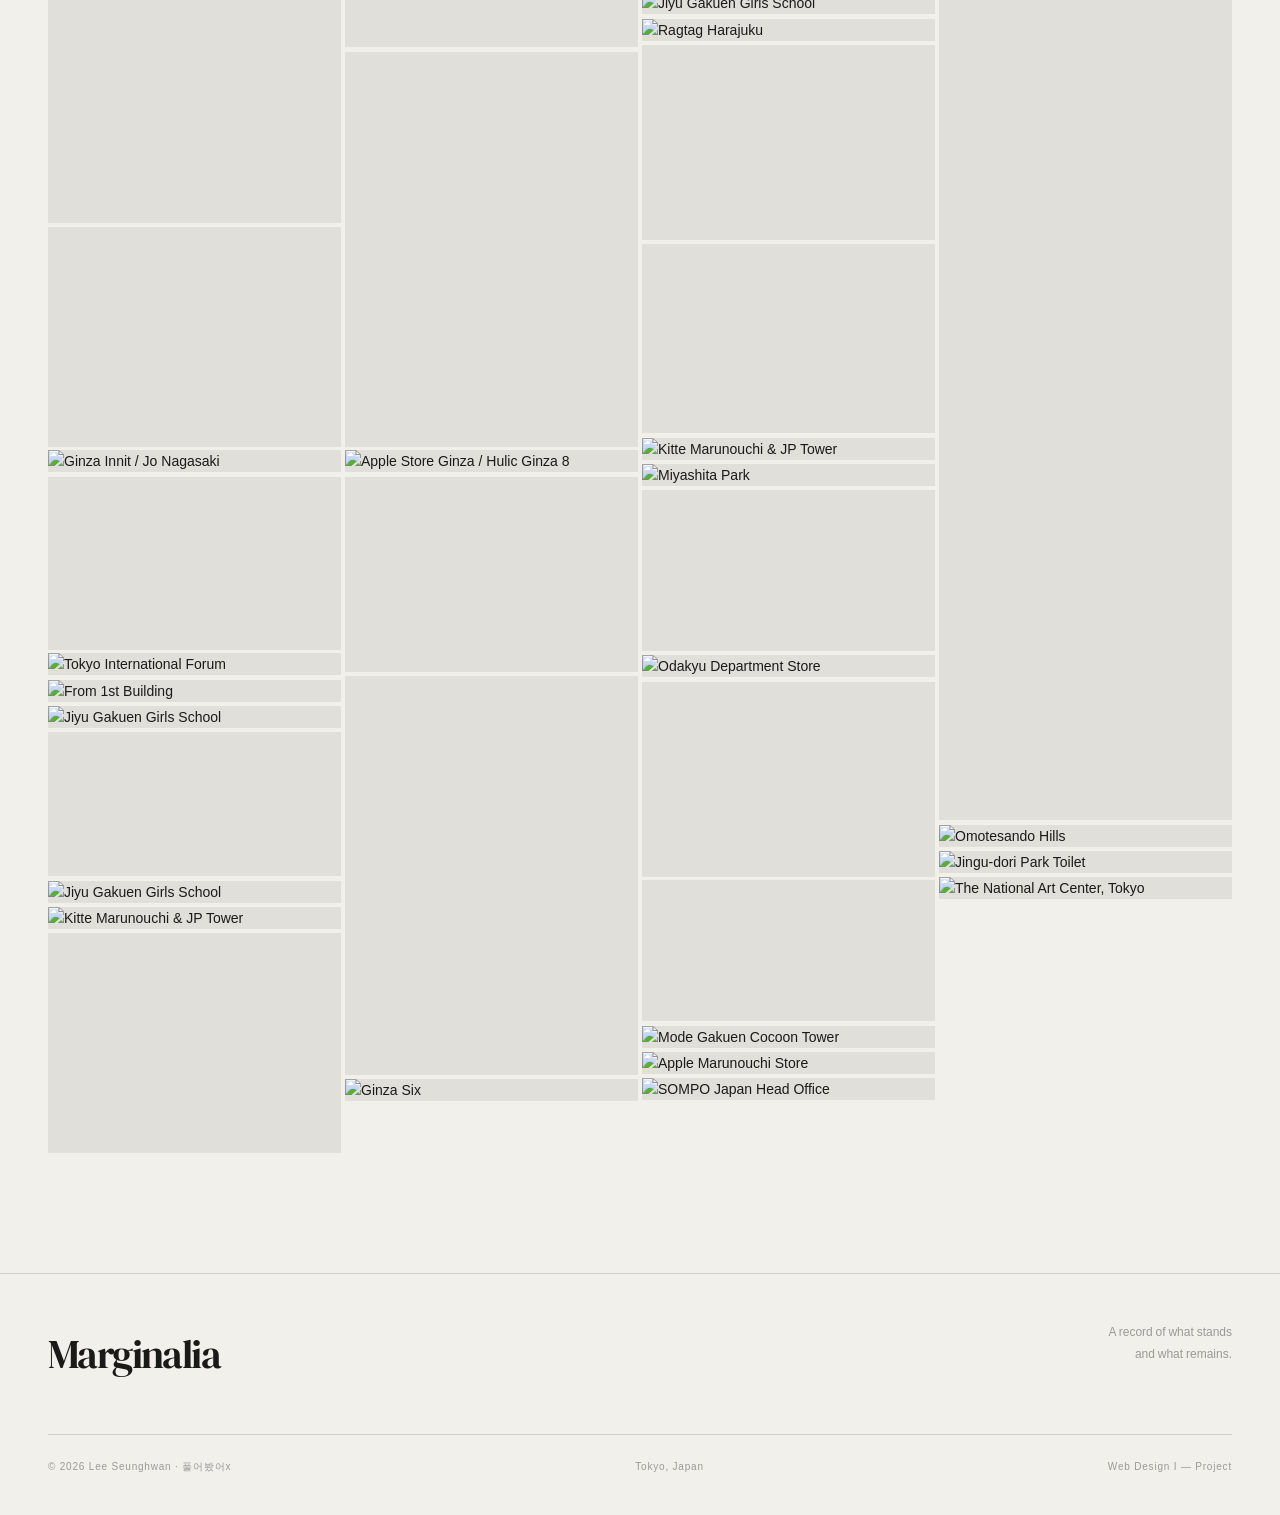
==== commit 25de2af6: "Add files via upload" ====
--- a/index.html
+++ b/index.html
@@ -201,7 +201,7 @@
       <p class="footer__tagline" data-i18n="footer-tagline">A record of what stands<br />and what remains.</p>
     </div>
     <div class="footer__bottom">
-      <span>© 2026 Marginalia Archive</span>
+      <span>© 2026 Lee Seunghwan · 풀어봤어x</span>
       <span>Tokyo, Japan</span>
       <span>Web Design I — Project</span>
     </div>
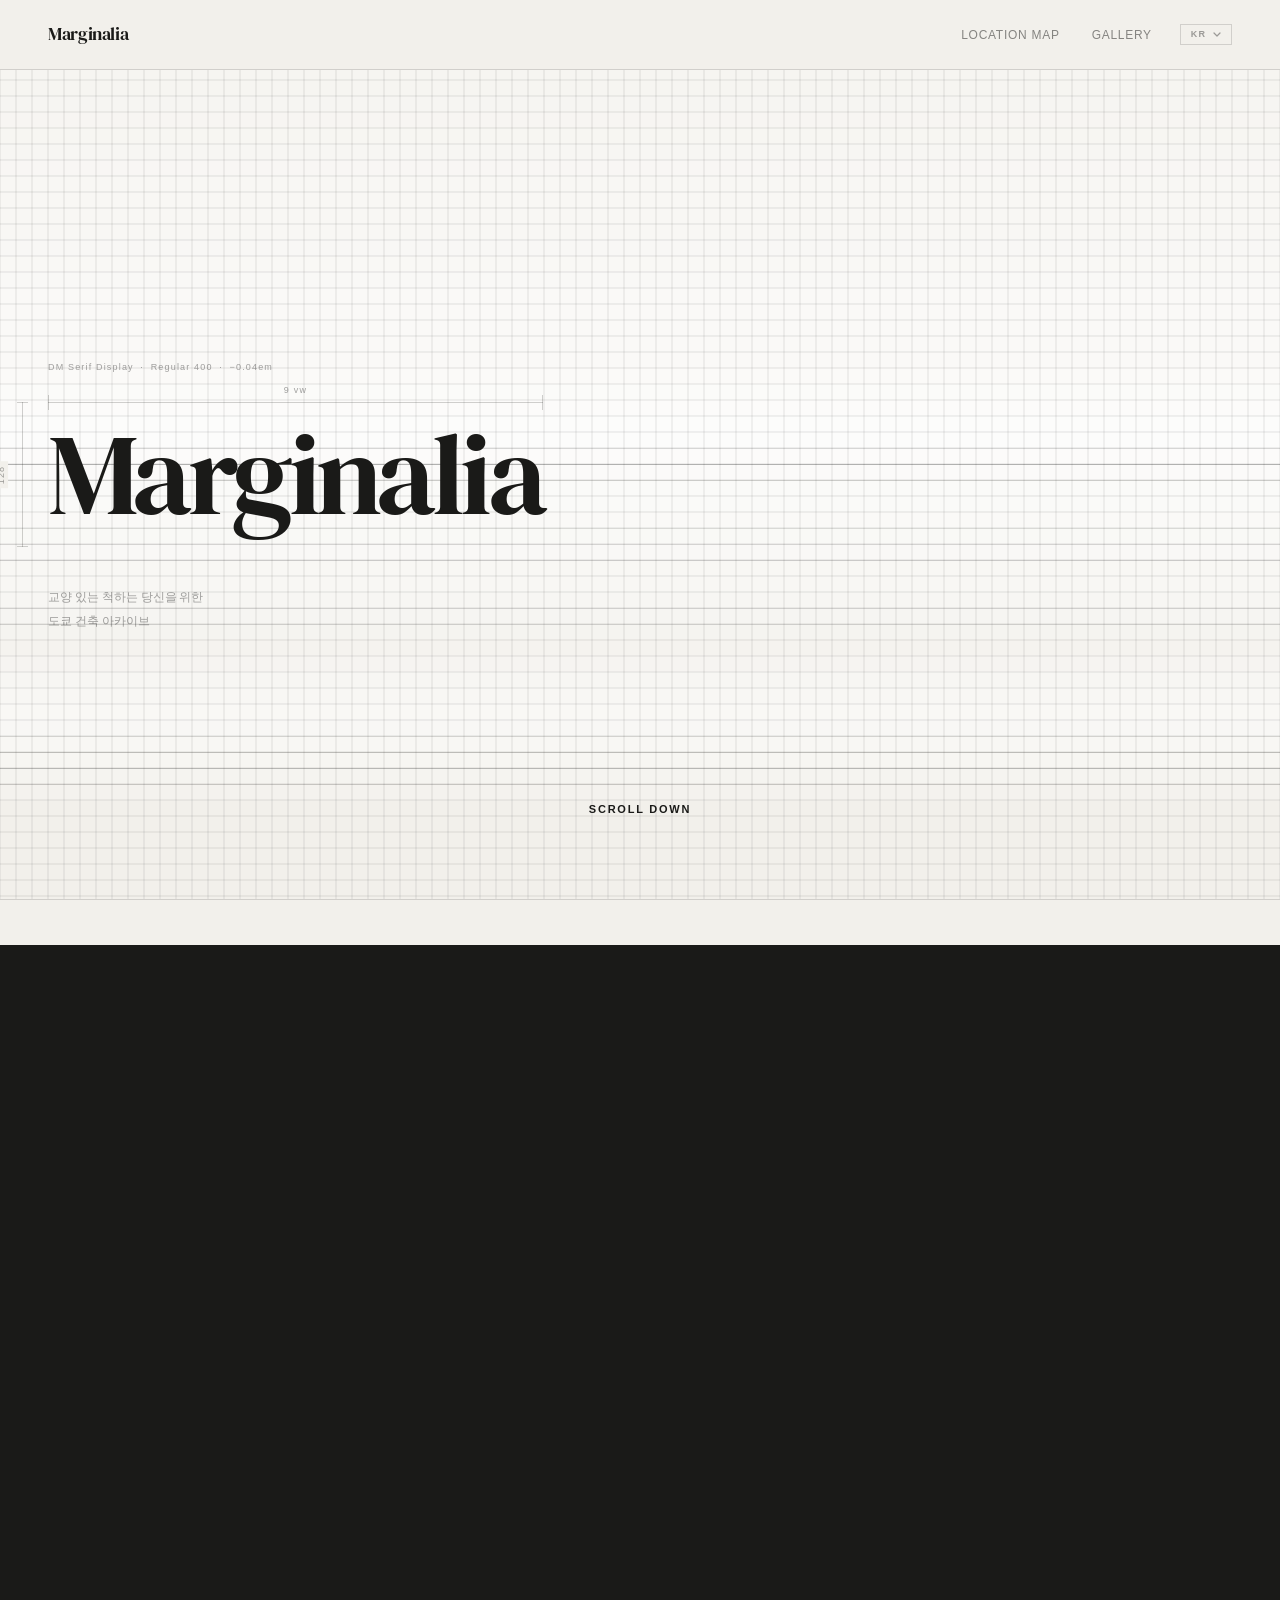
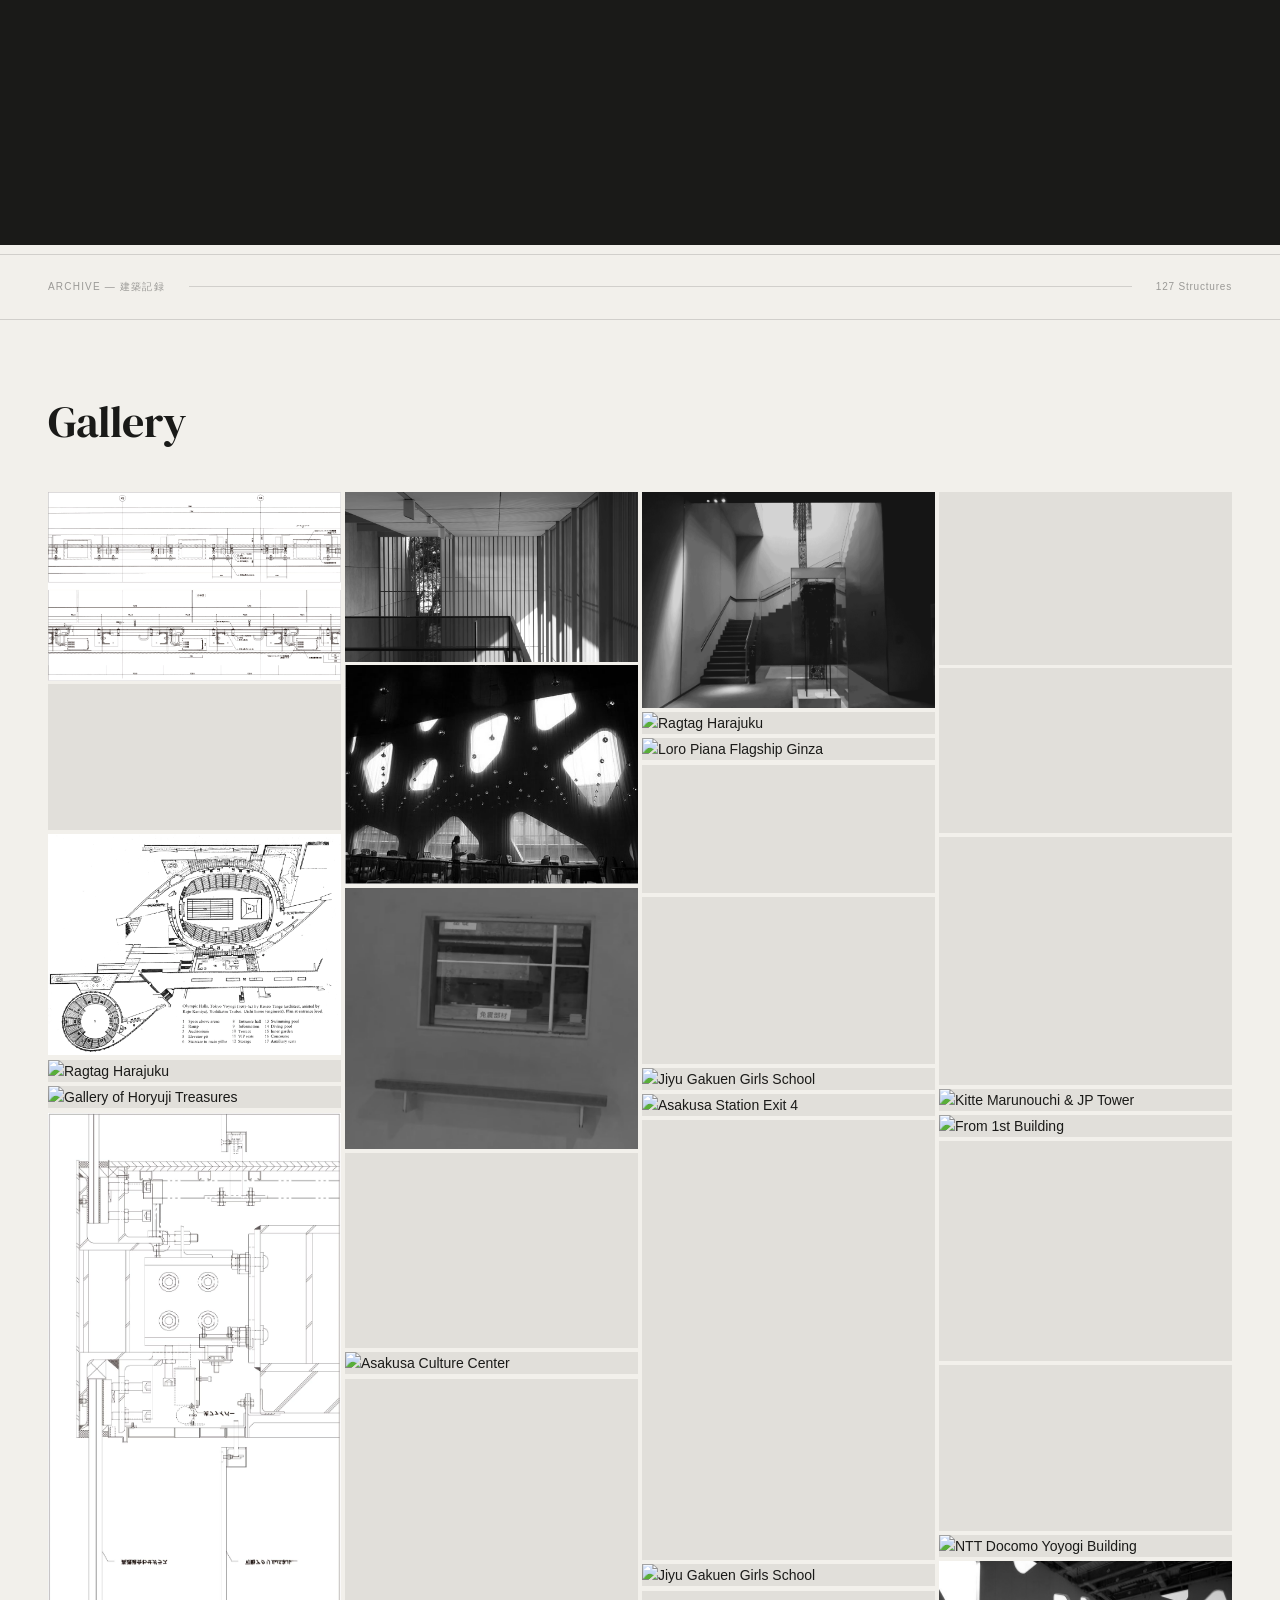
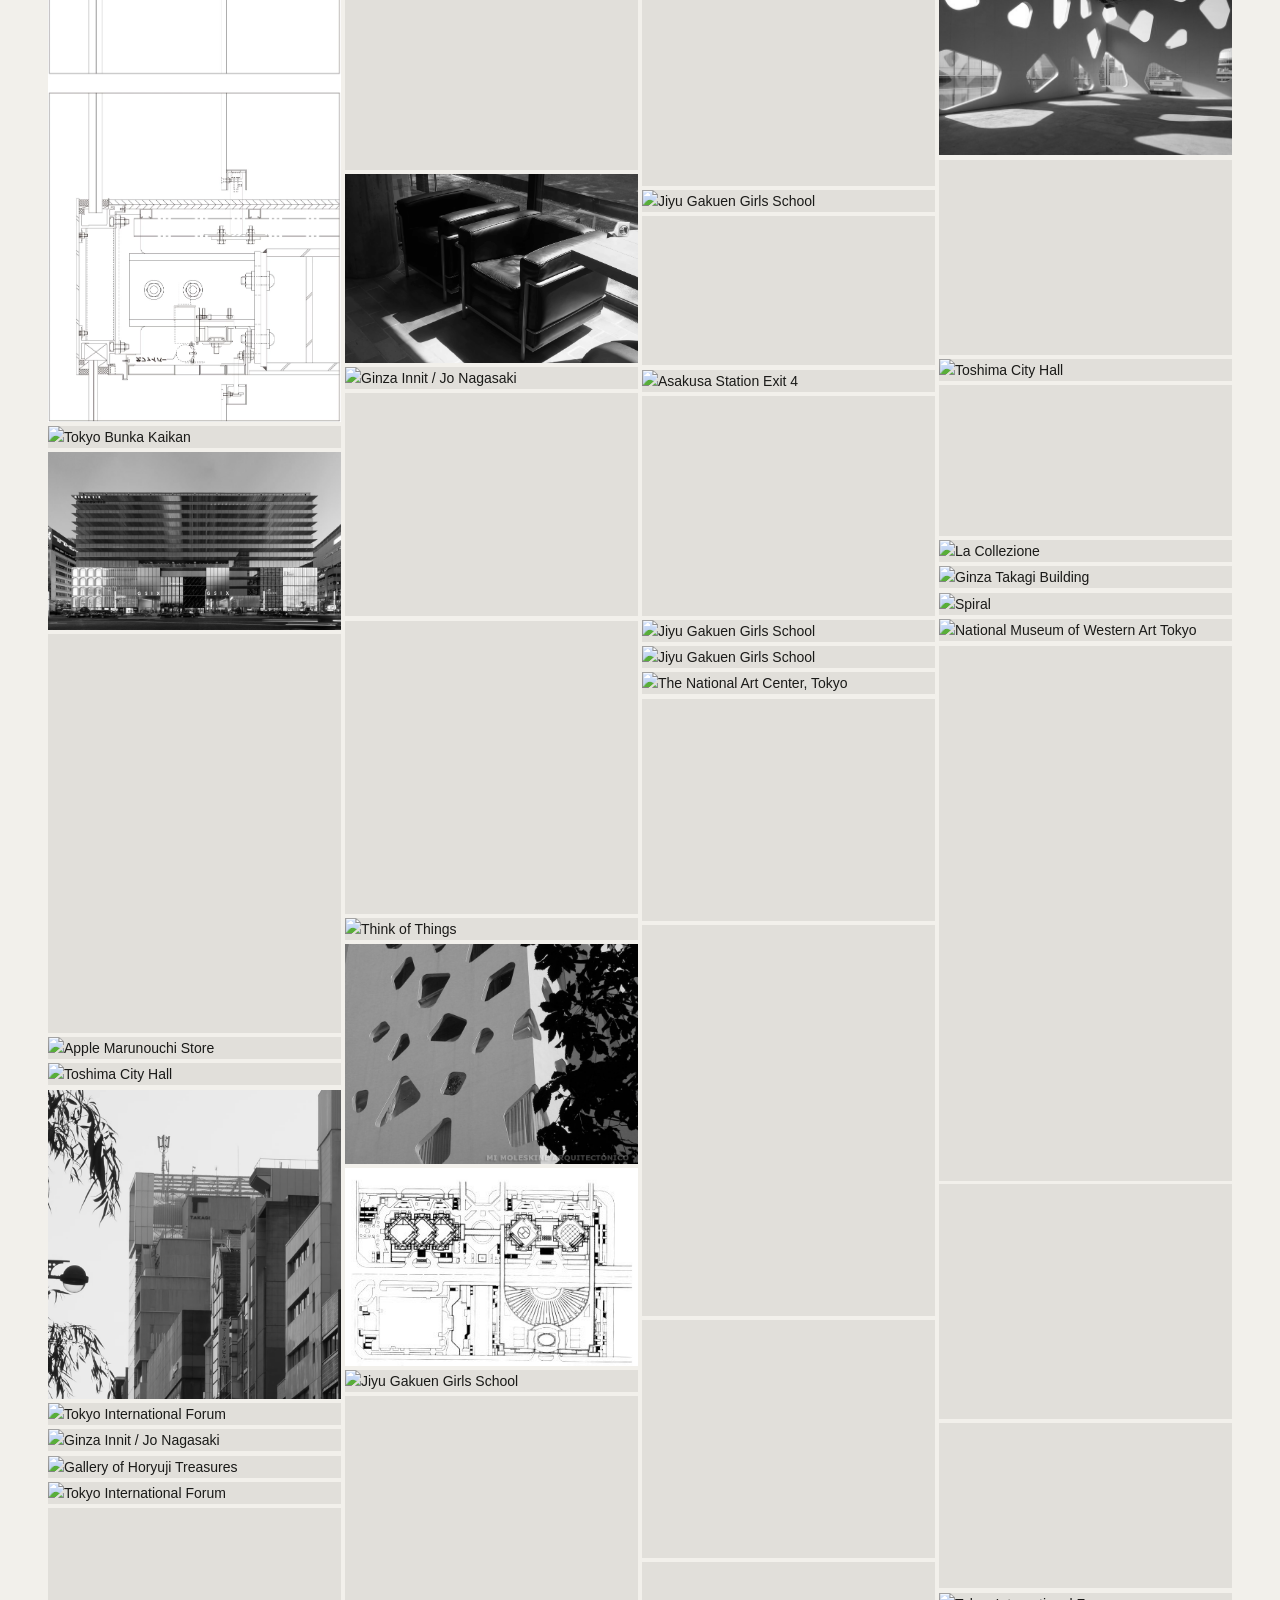
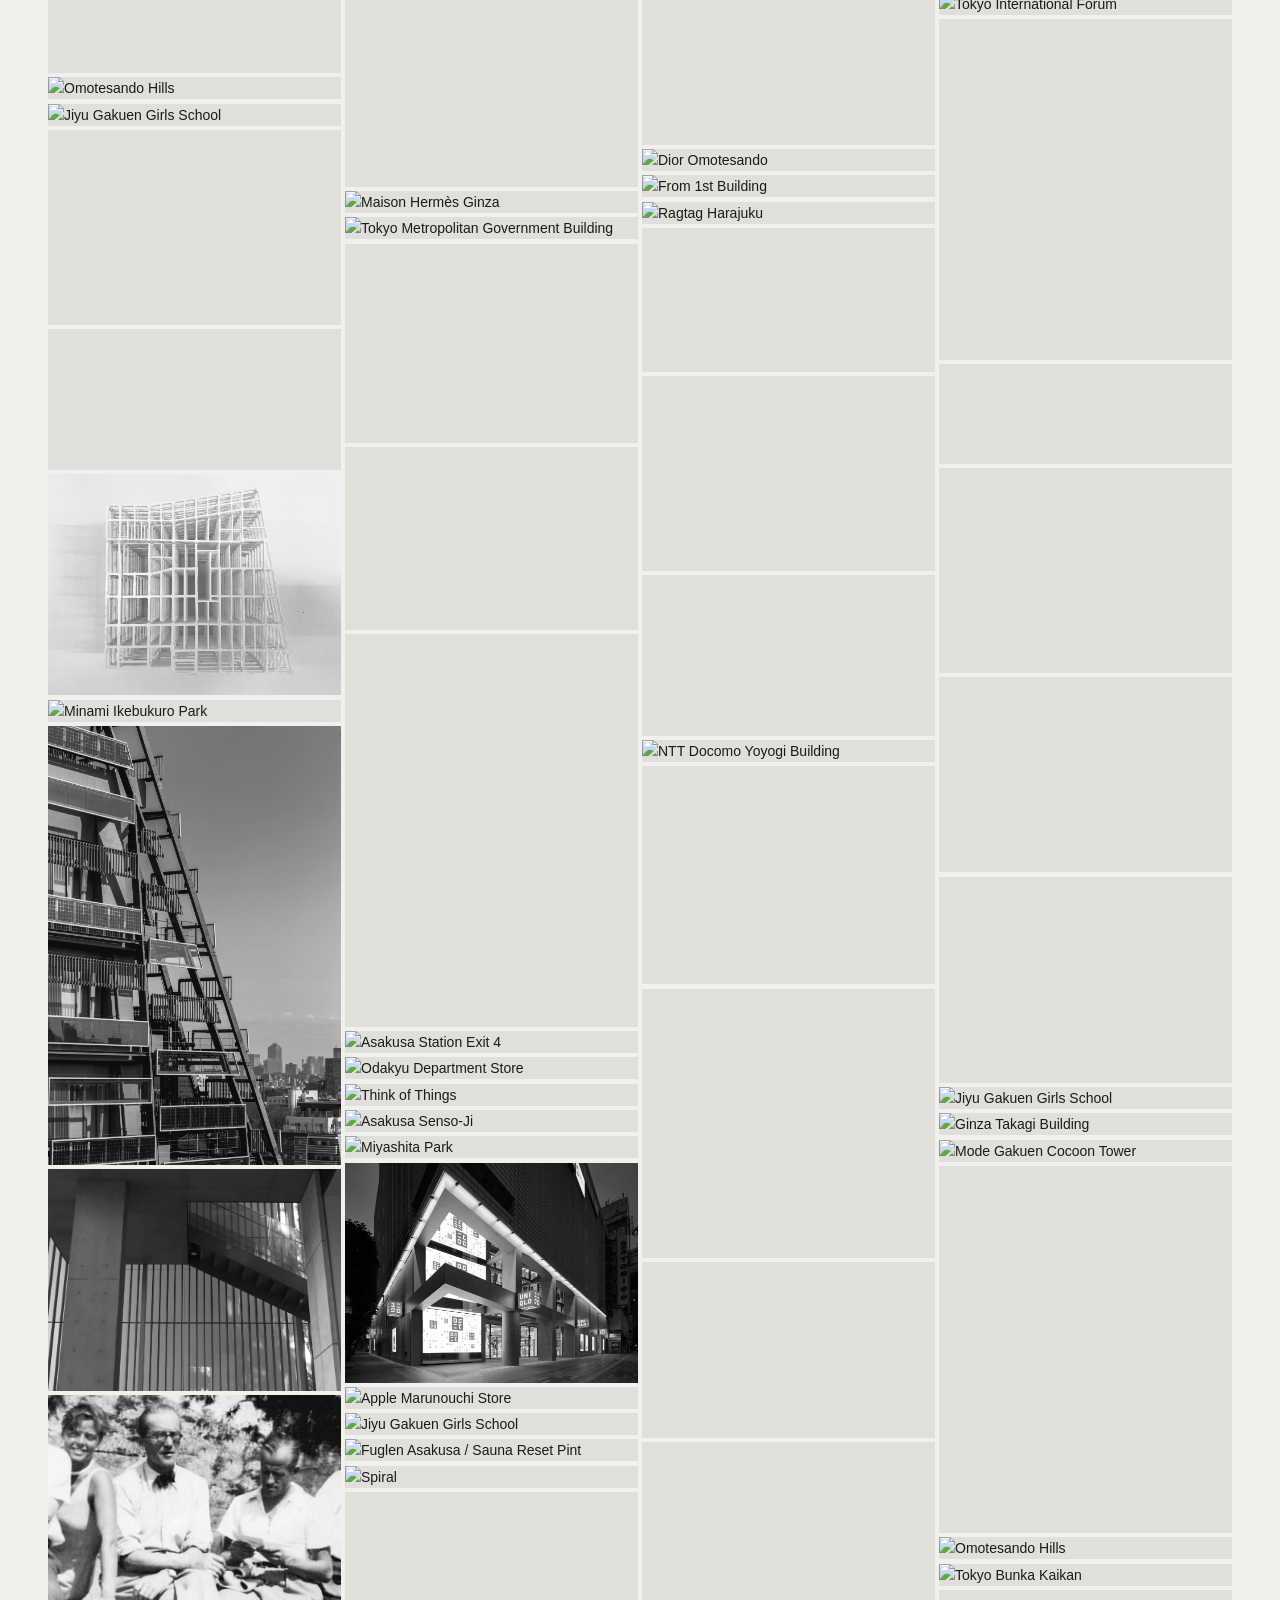
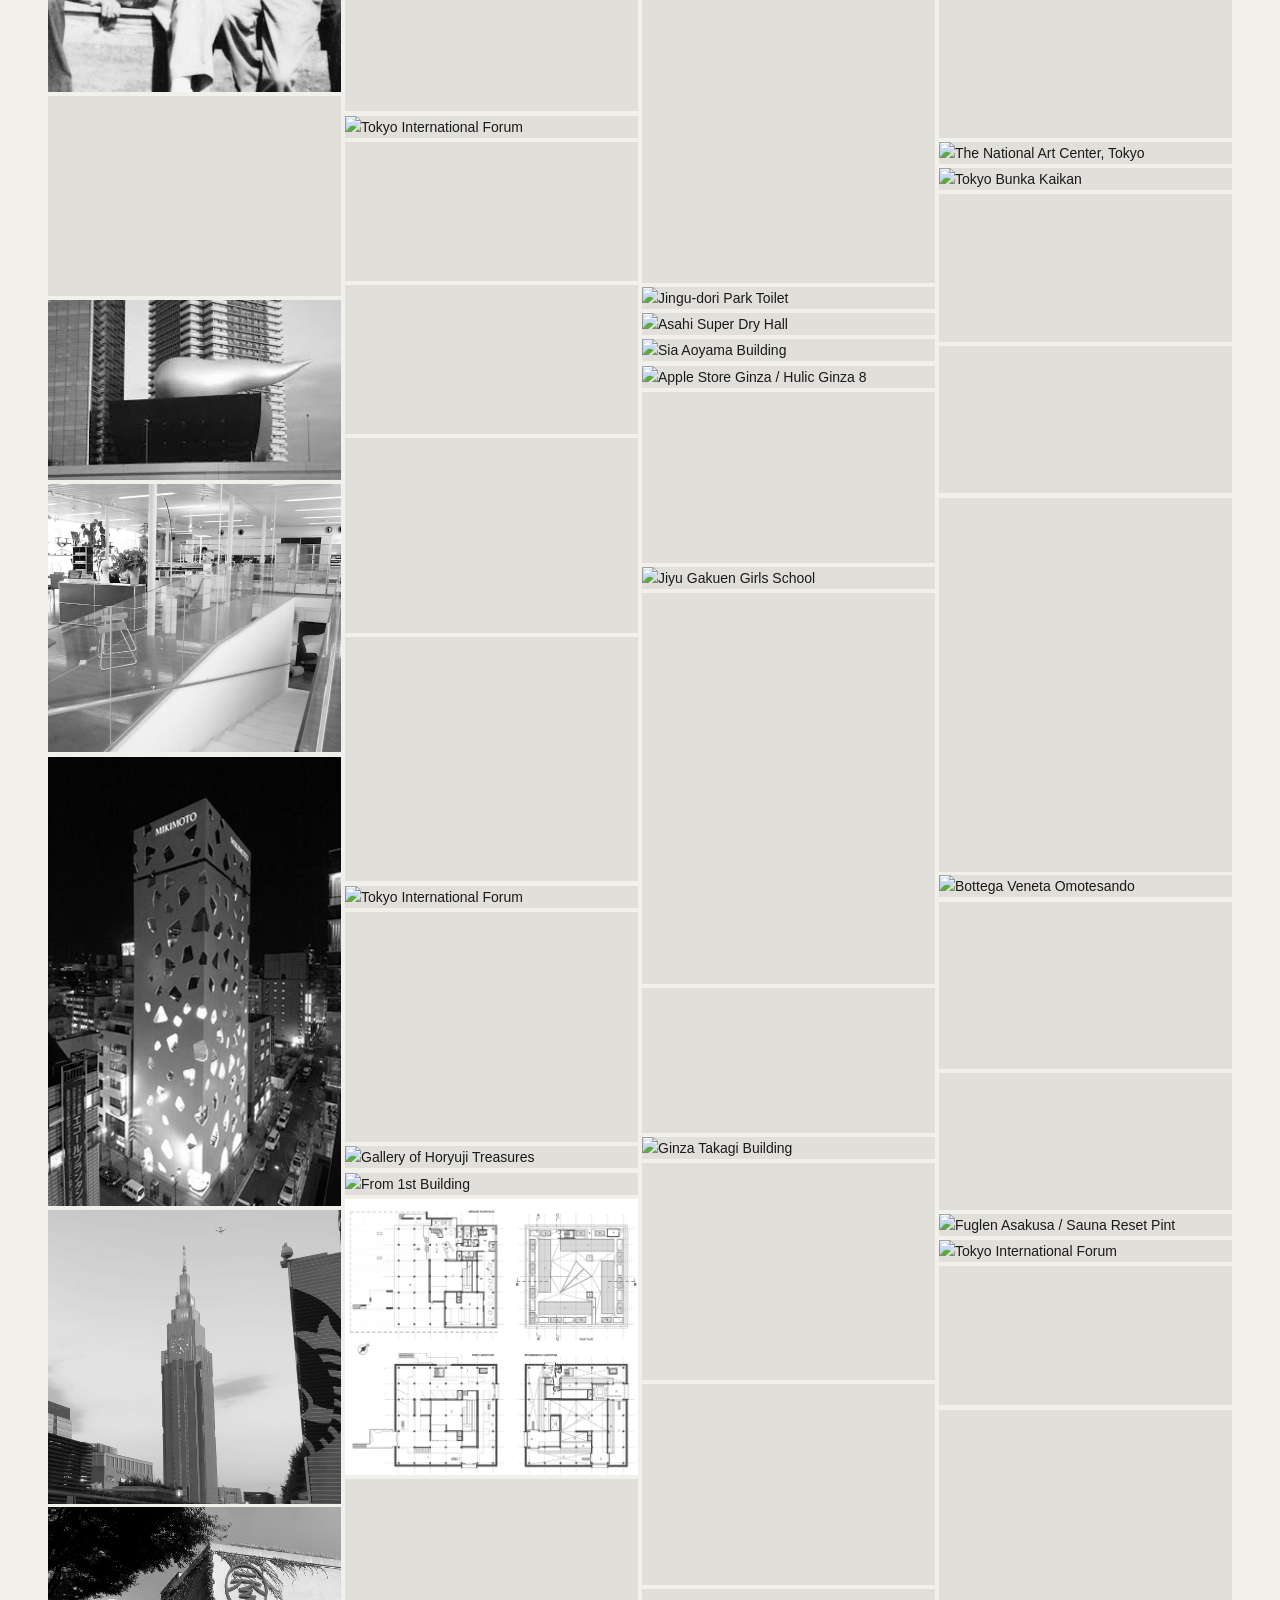
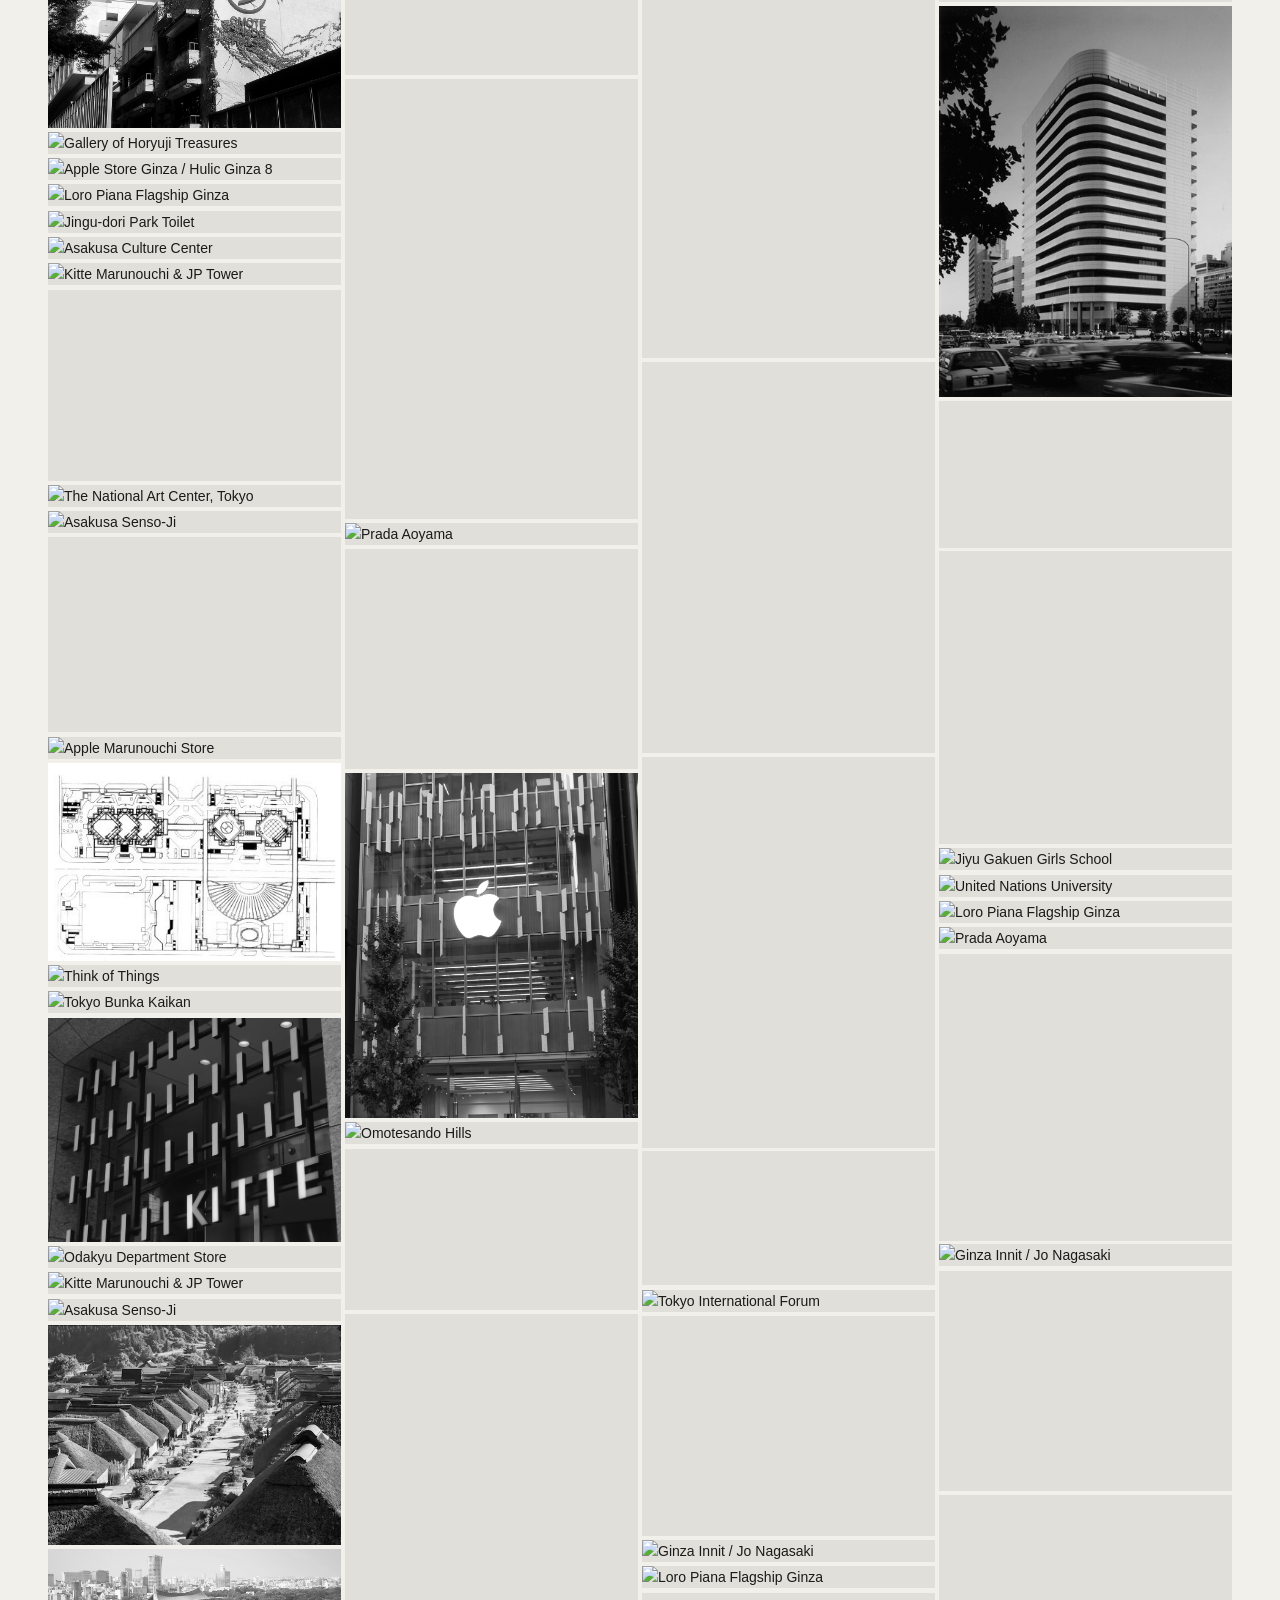
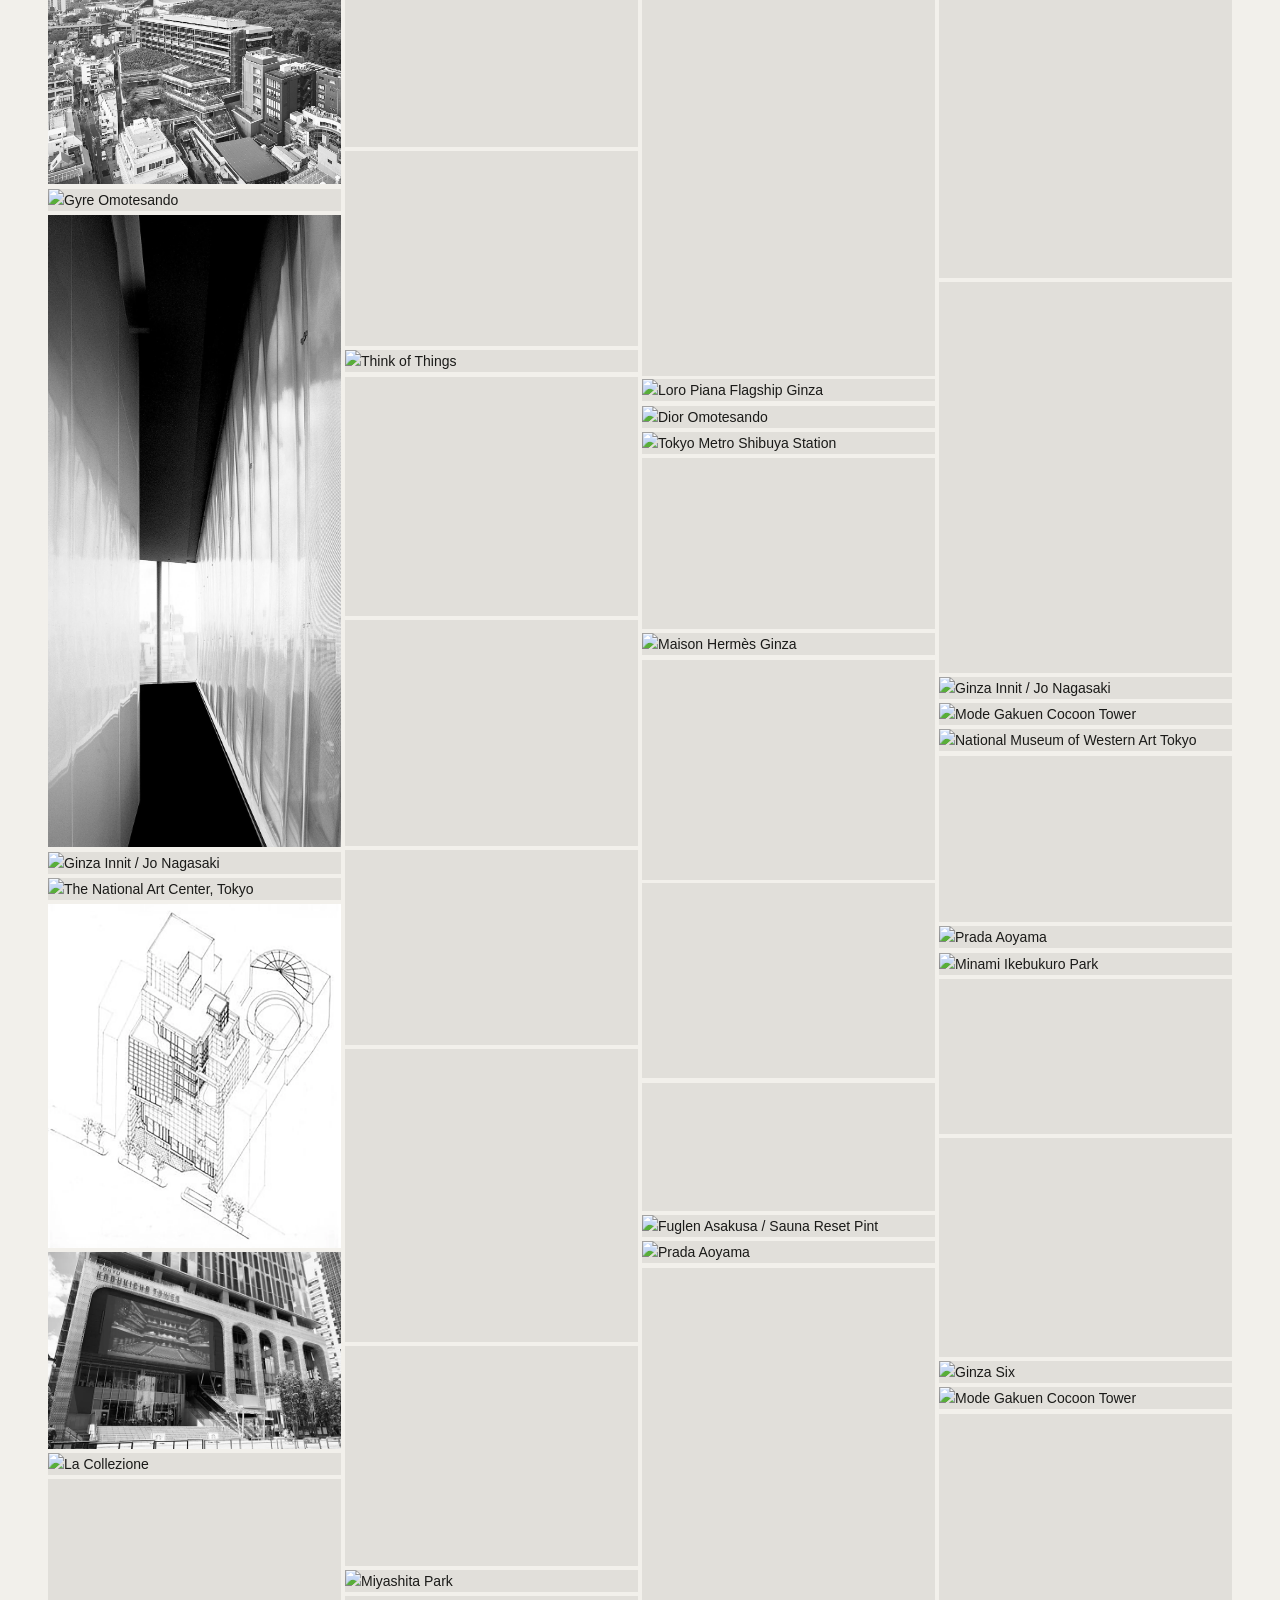
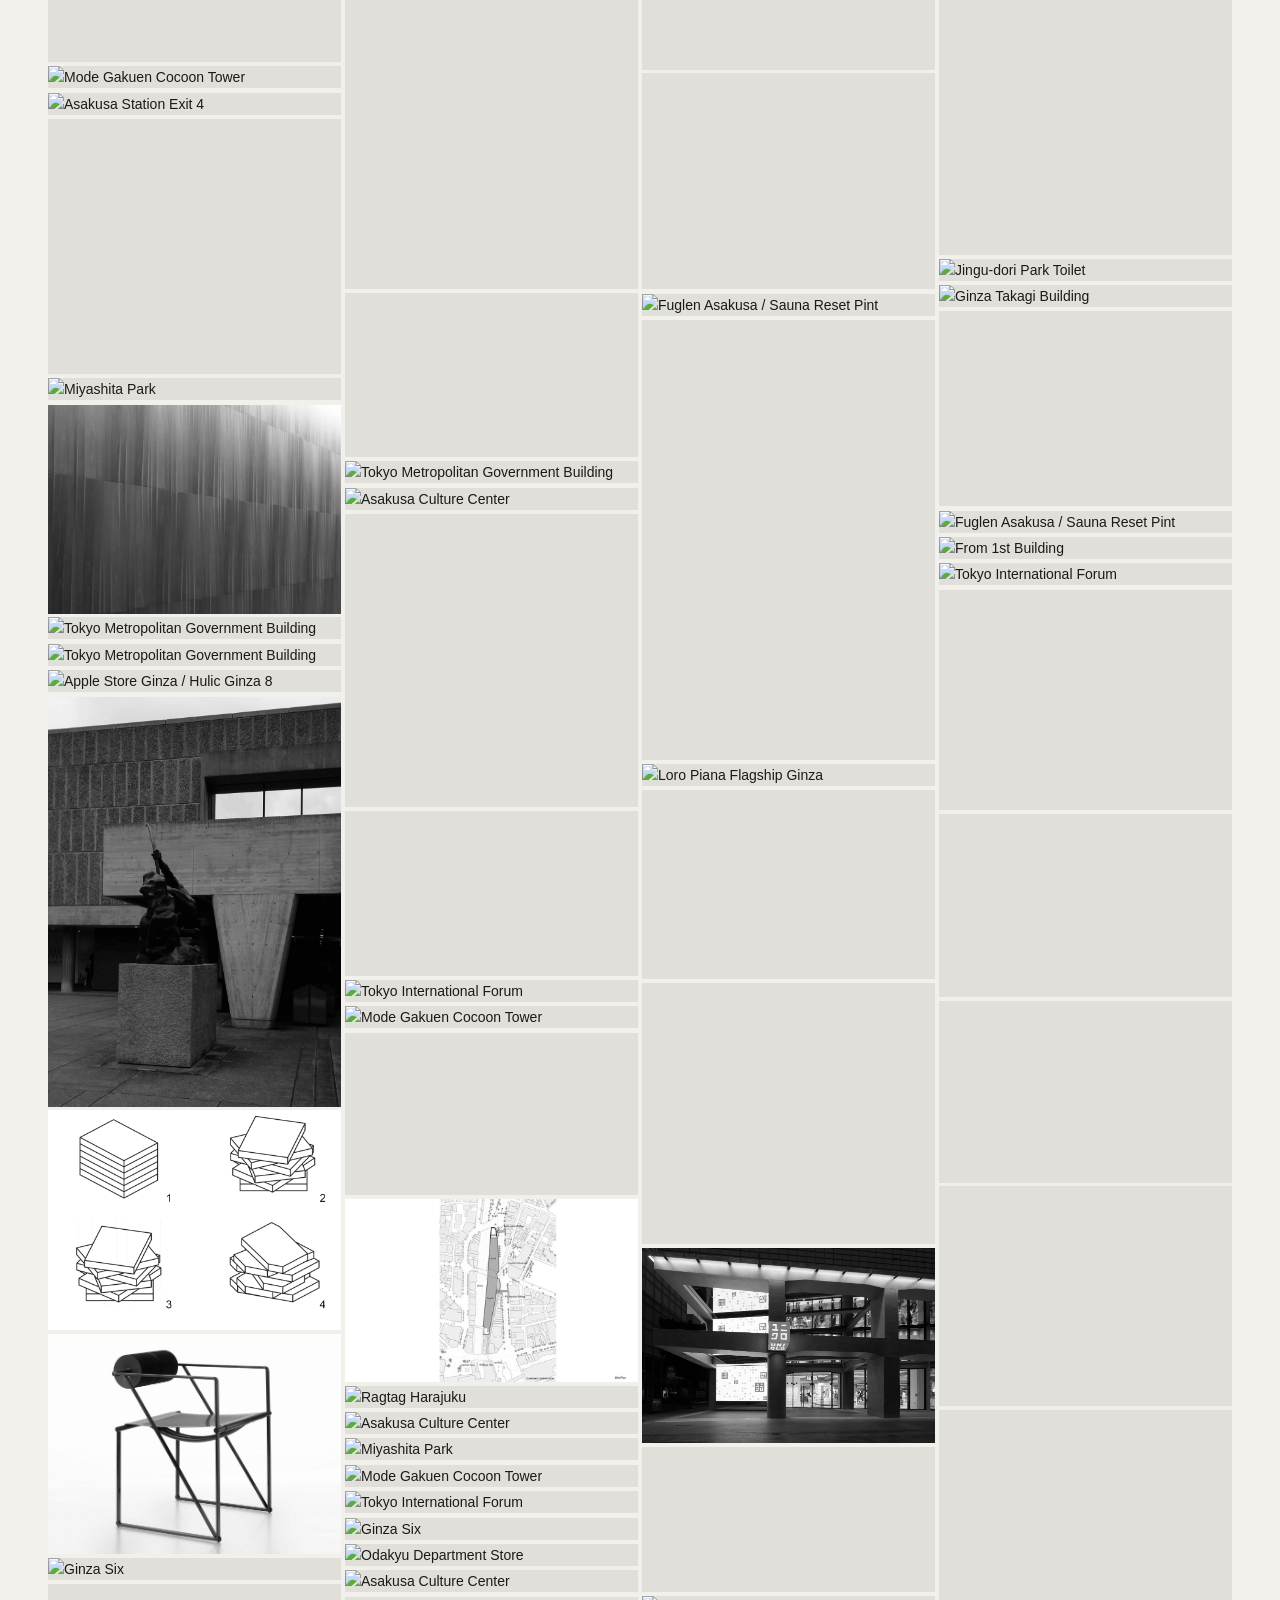
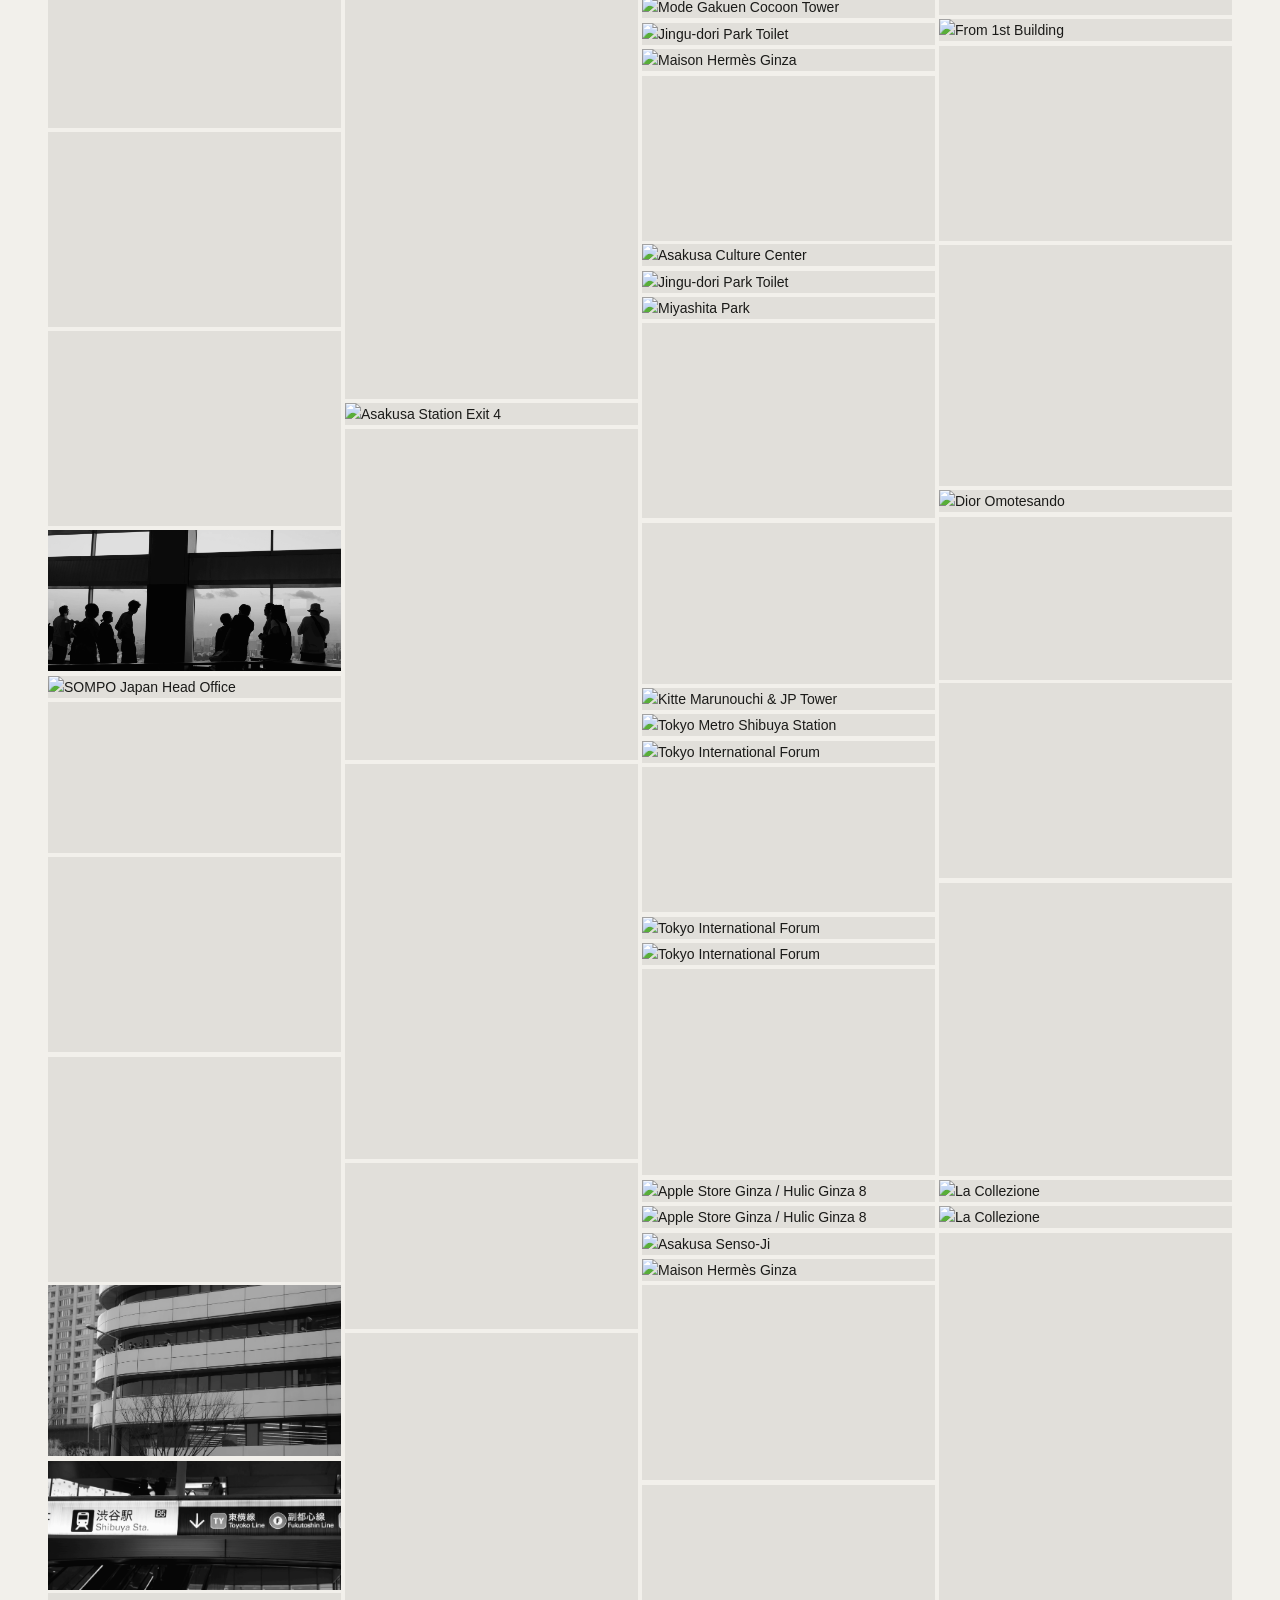
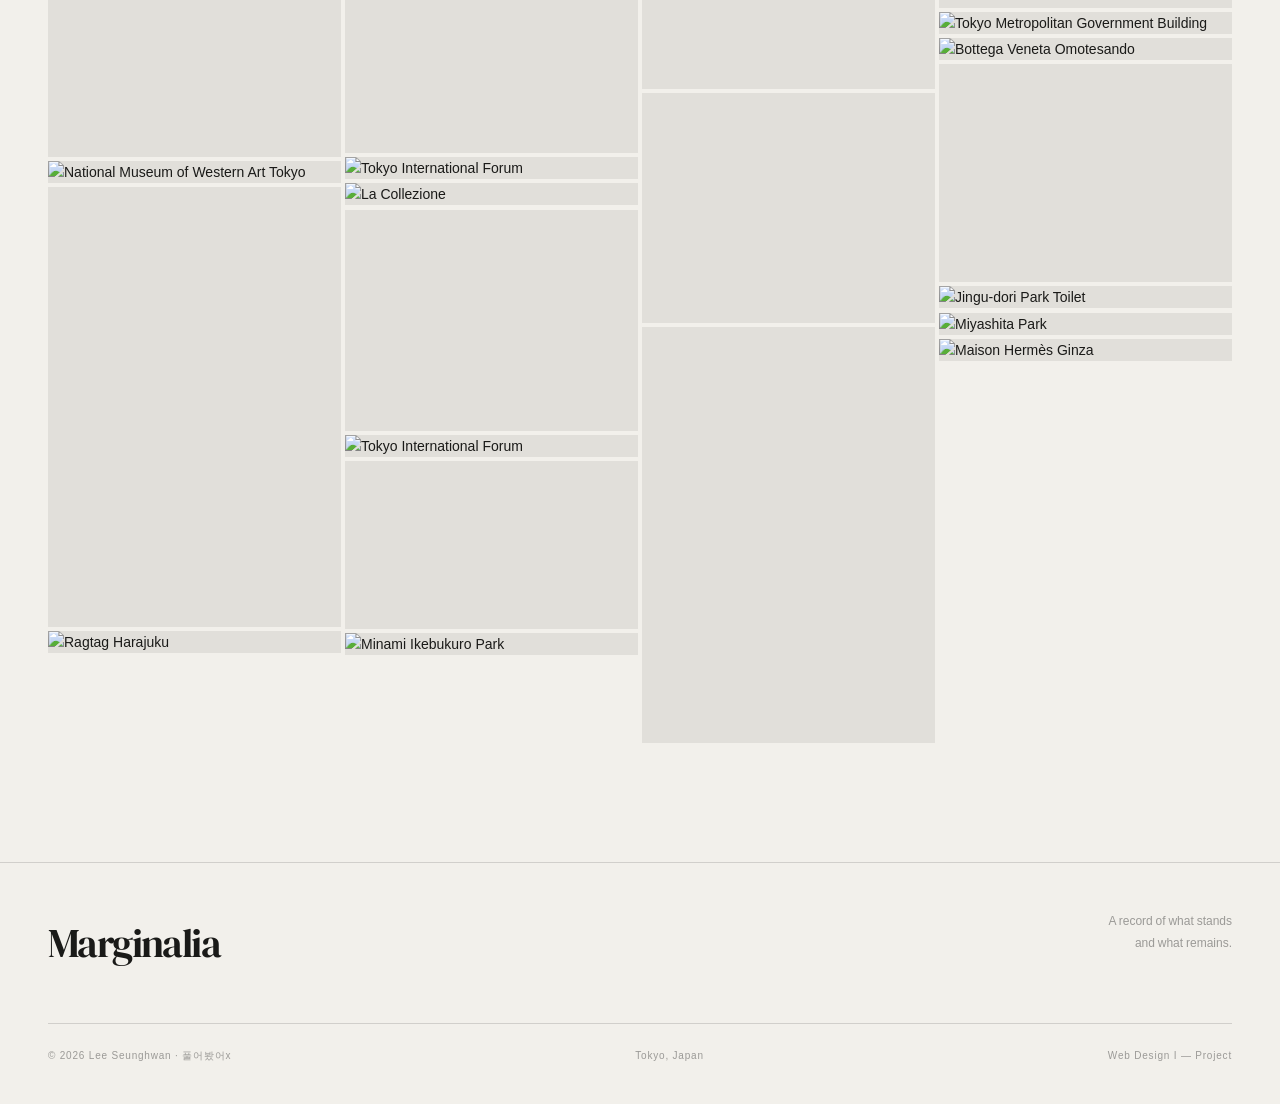
==== commit f0f54520: "Add files via upload" ====
--- a/index.html
+++ b/index.html
@@ -164,6 +164,11 @@
         <span class="legend-dot"></span>
         <span class="legend-name">Ueno</span>
         <span class="legend-count">上野</span>
+      </div>
+      <div class="legend-item" data-district="asakusa" data-href="asakusa.html">
+        <span class="legend-dot"></span>
+        <span class="legend-name">Asakusa</span>
+        <span class="legend-count">浅草</span>
       </div>
       <div class="legend-item" data-district="ginza" data-href="ginza.html">
         <span class="legend-dot"></span>
--- a/style.css
+++ b/style.css
@@ -575,6 +575,16 @@
 .district-label--minato.is-hovered .district-label__sub:nth-child(4) {
   opacity: 1; transform: translateY(22px);
   transition-delay: 0.12s;
+}
+
+/* 서브 항목 2개 구역 (台東区 등) — 상하 대칭 배치 */
+.district-label--minato.district-label--sub2.is-hovered .district-label__sub:nth-child(1) {
+  opacity: 1; transform: translateY(-8px);
+  transition-delay: 0s;
+}
+.district-label--minato.district-label--sub2.is-hovered .district-label__sub:nth-child(2) {
+  opacity: 1; transform: translateY(8px);
+  transition-delay: 0.04s;
 }
 
 /* Map Tooltip */
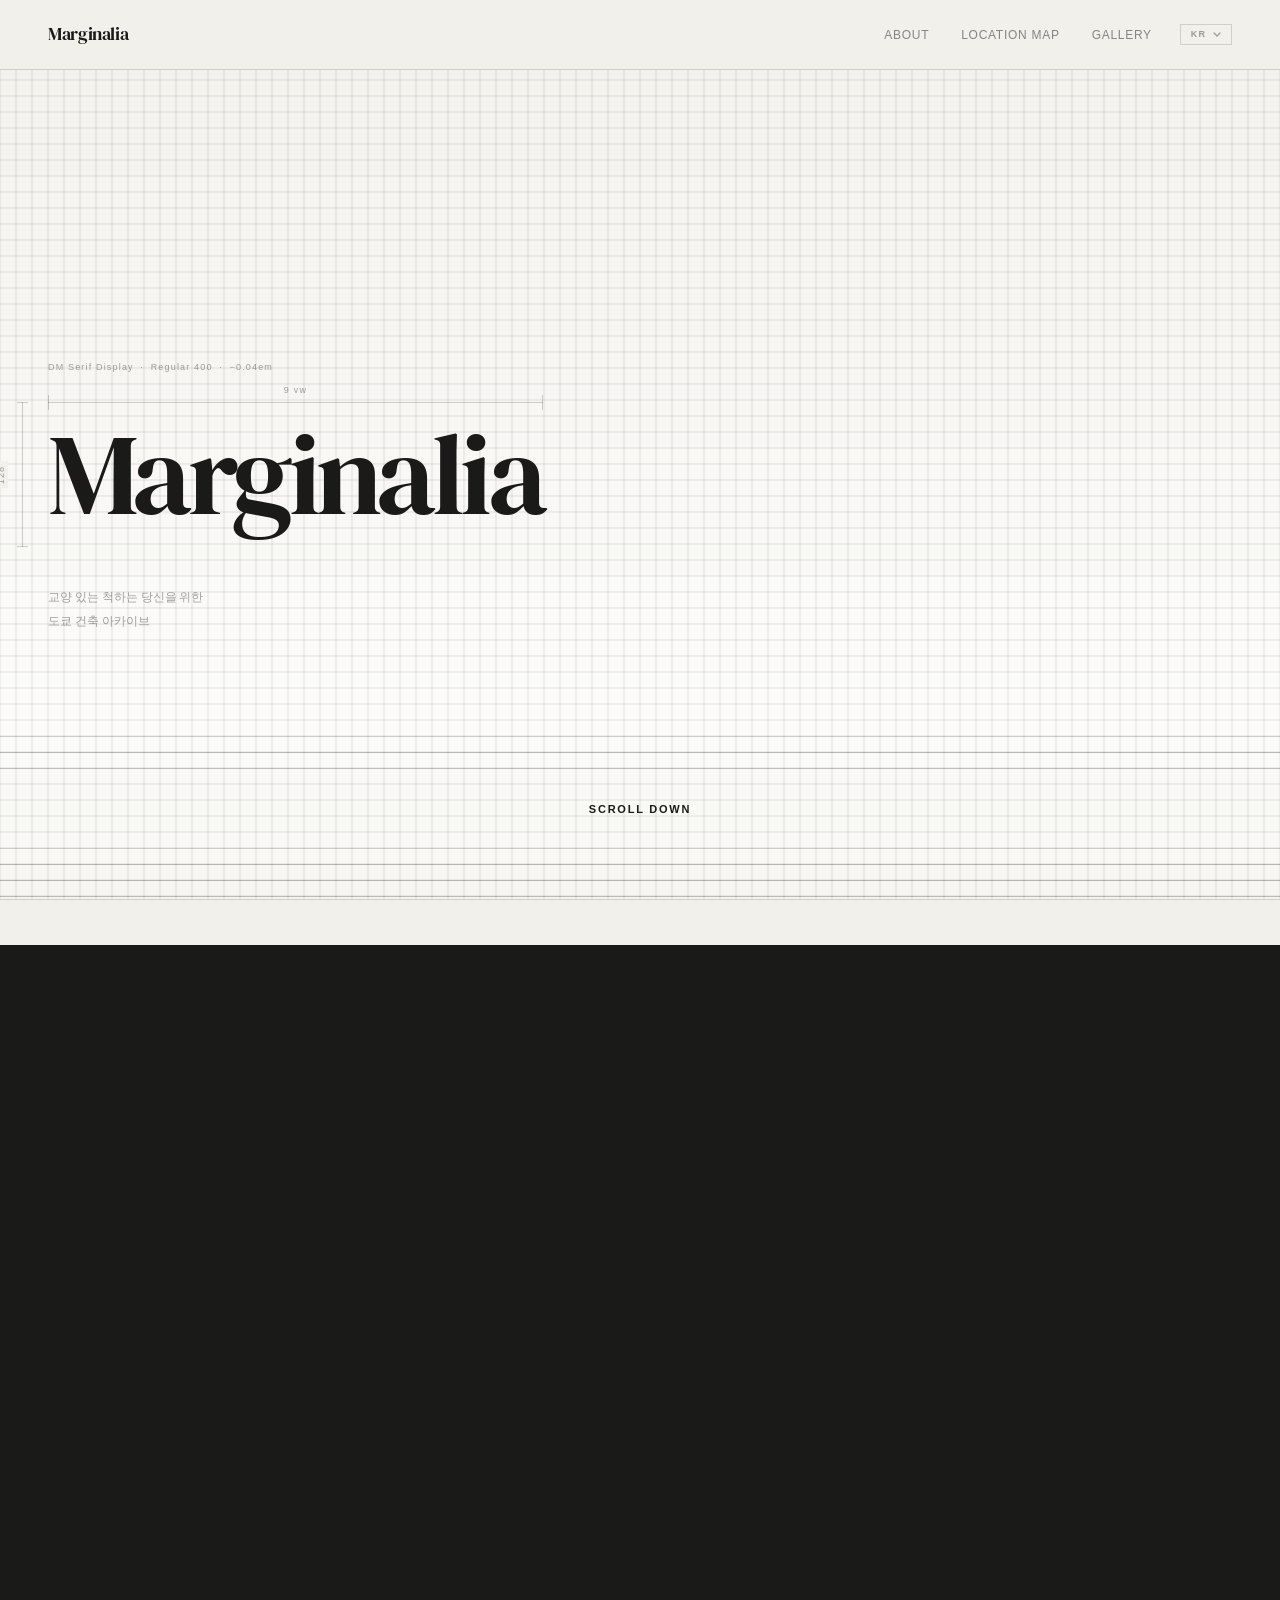
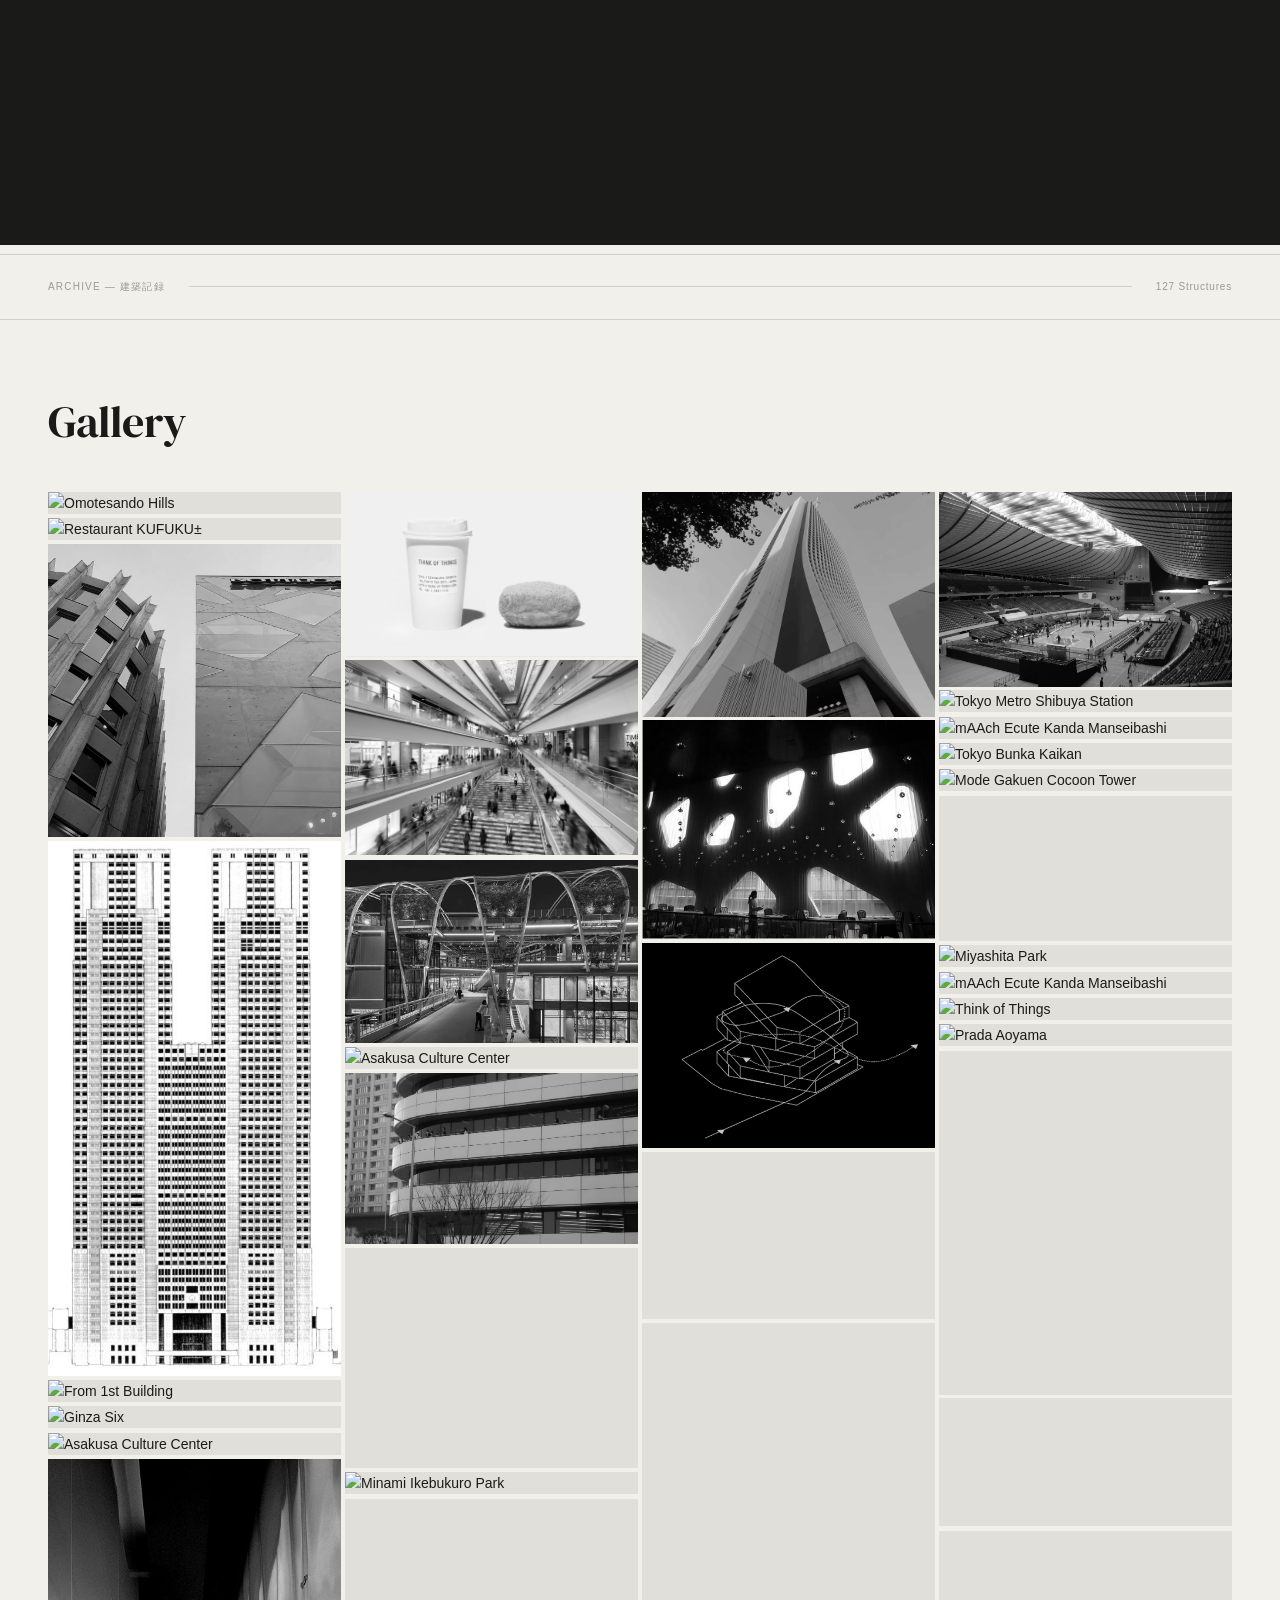
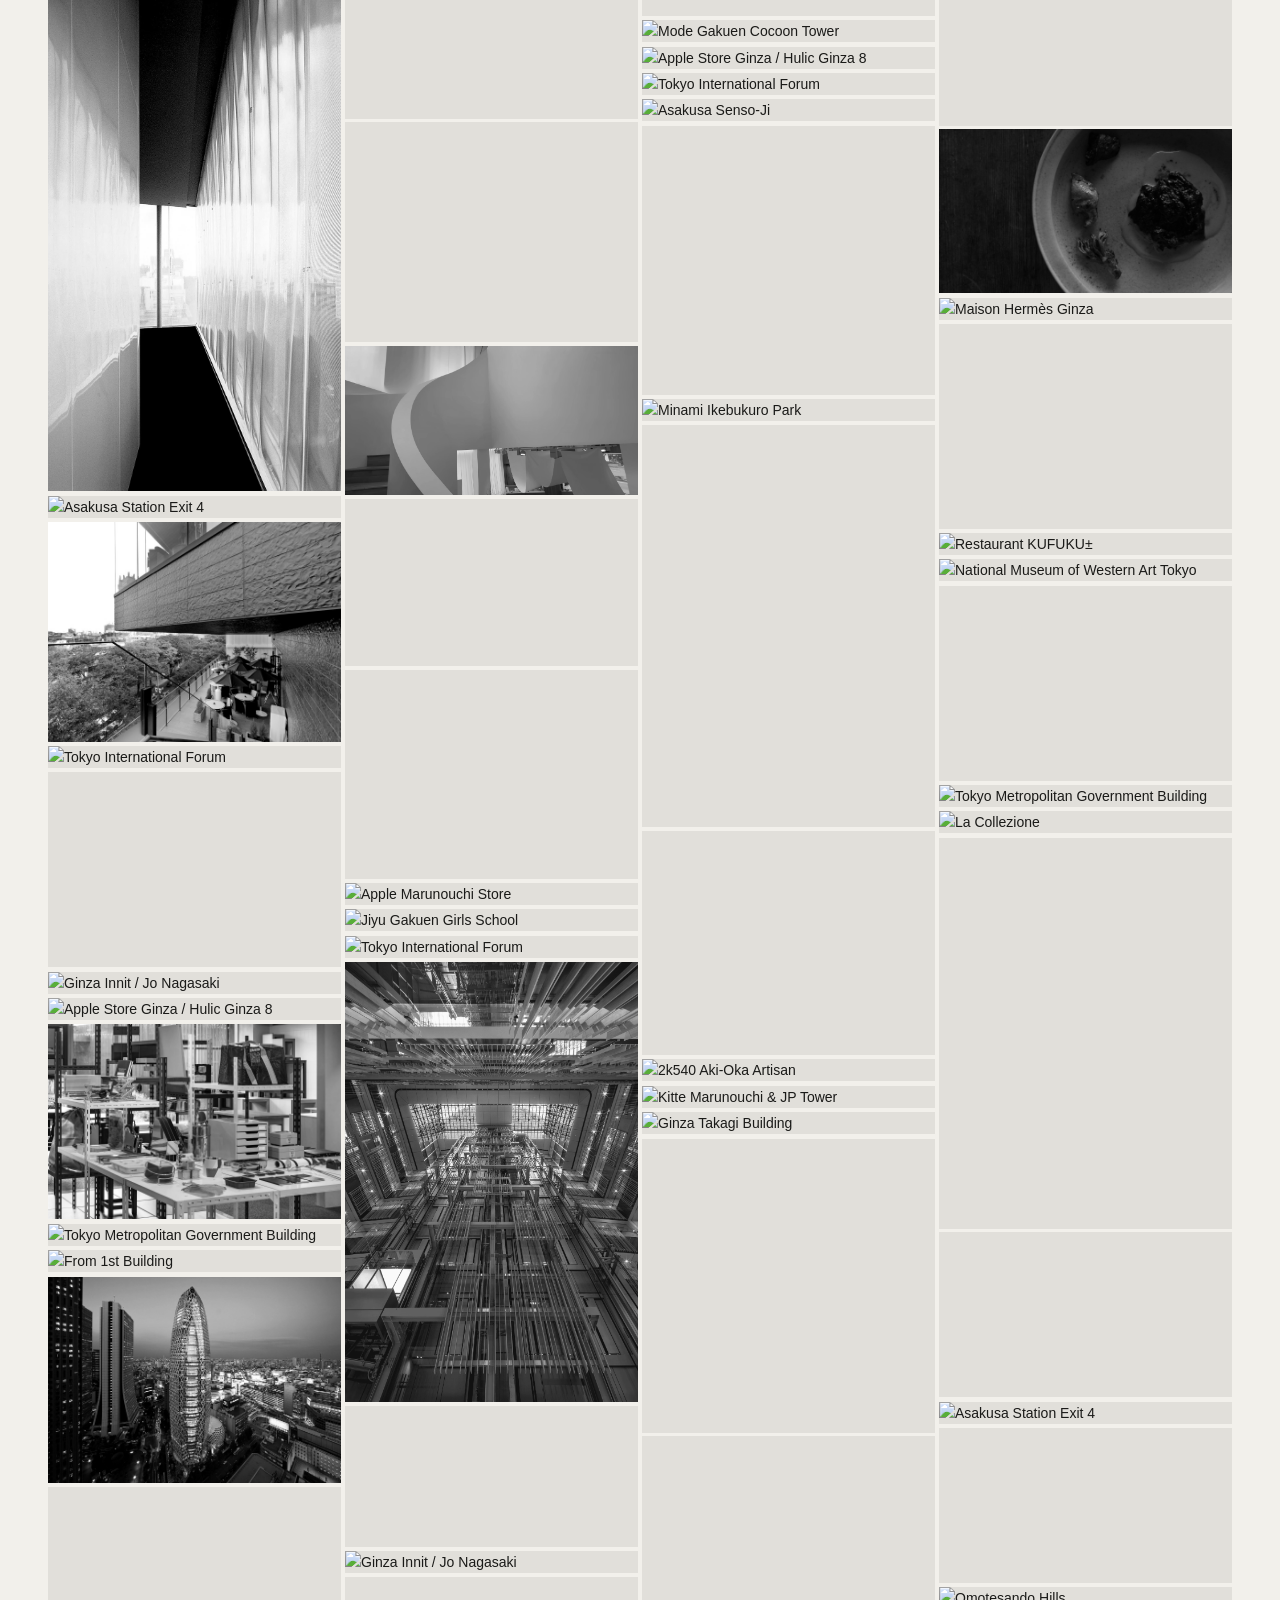
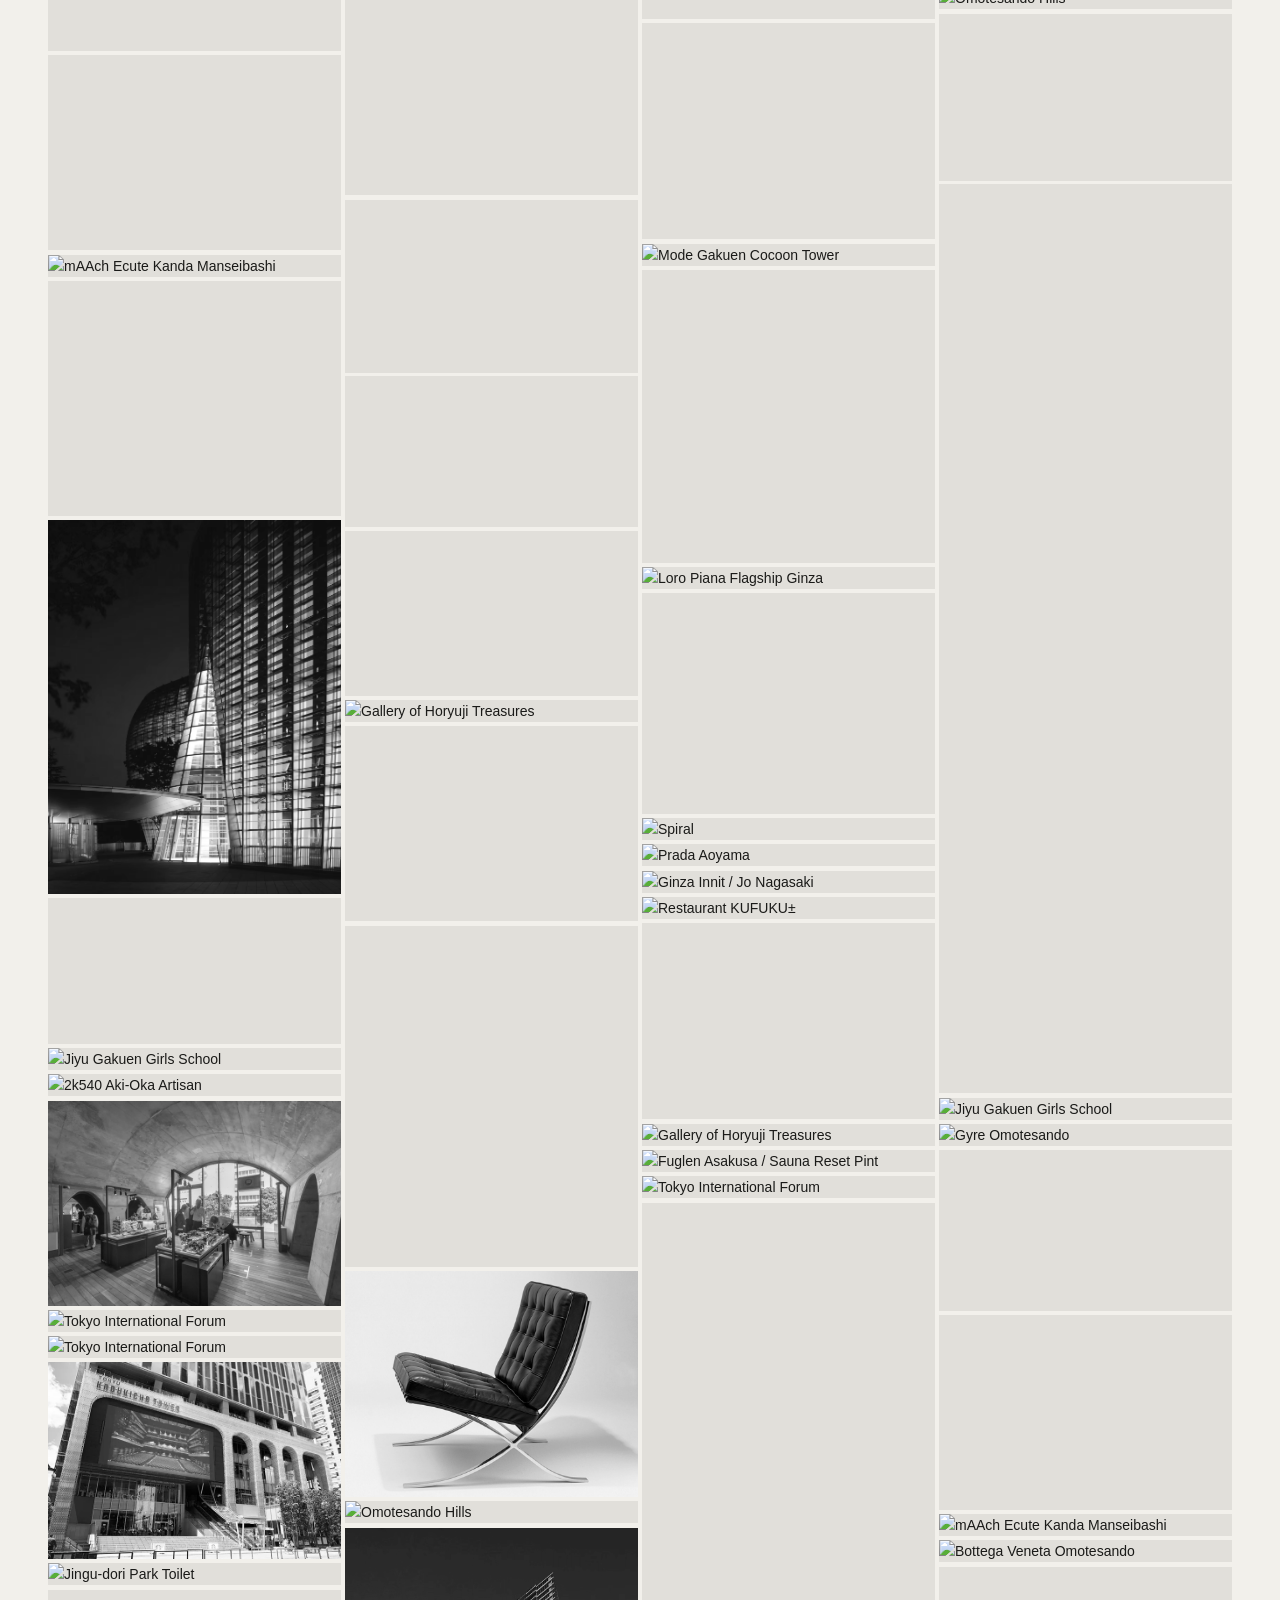
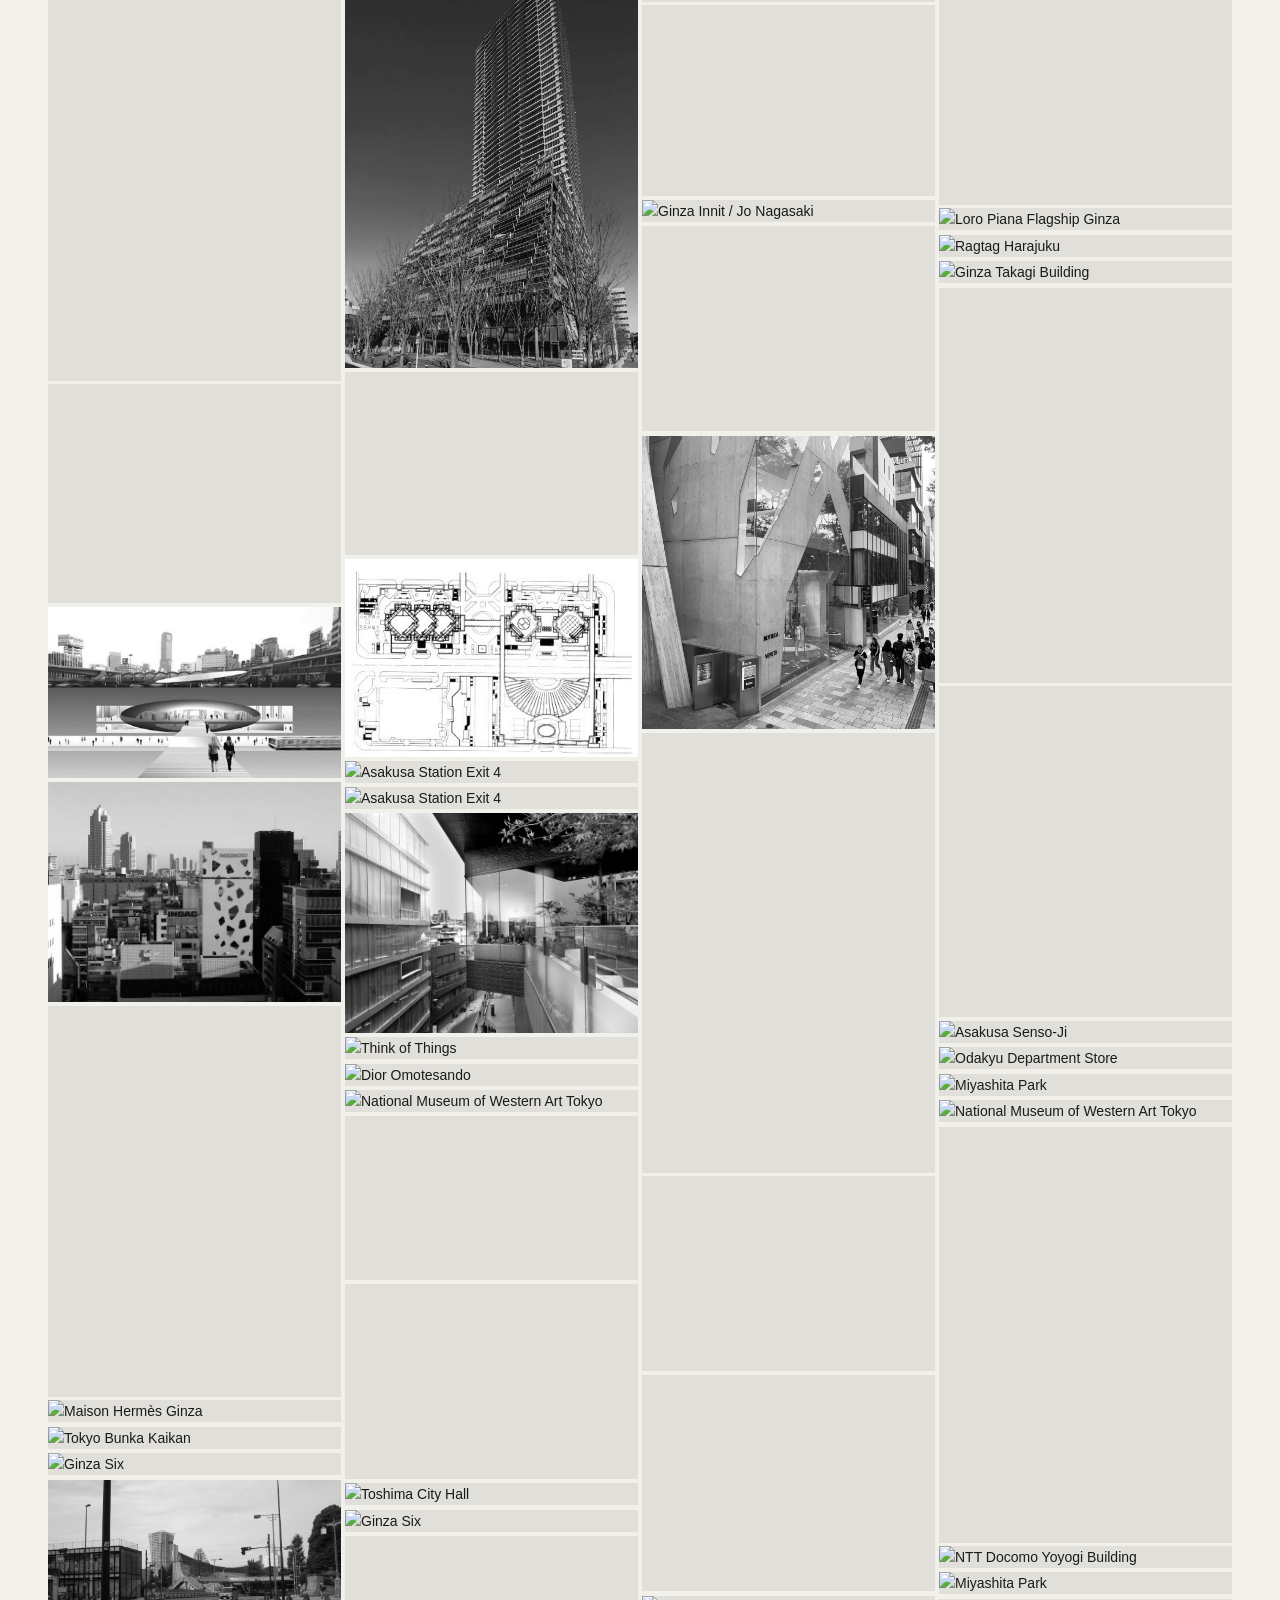
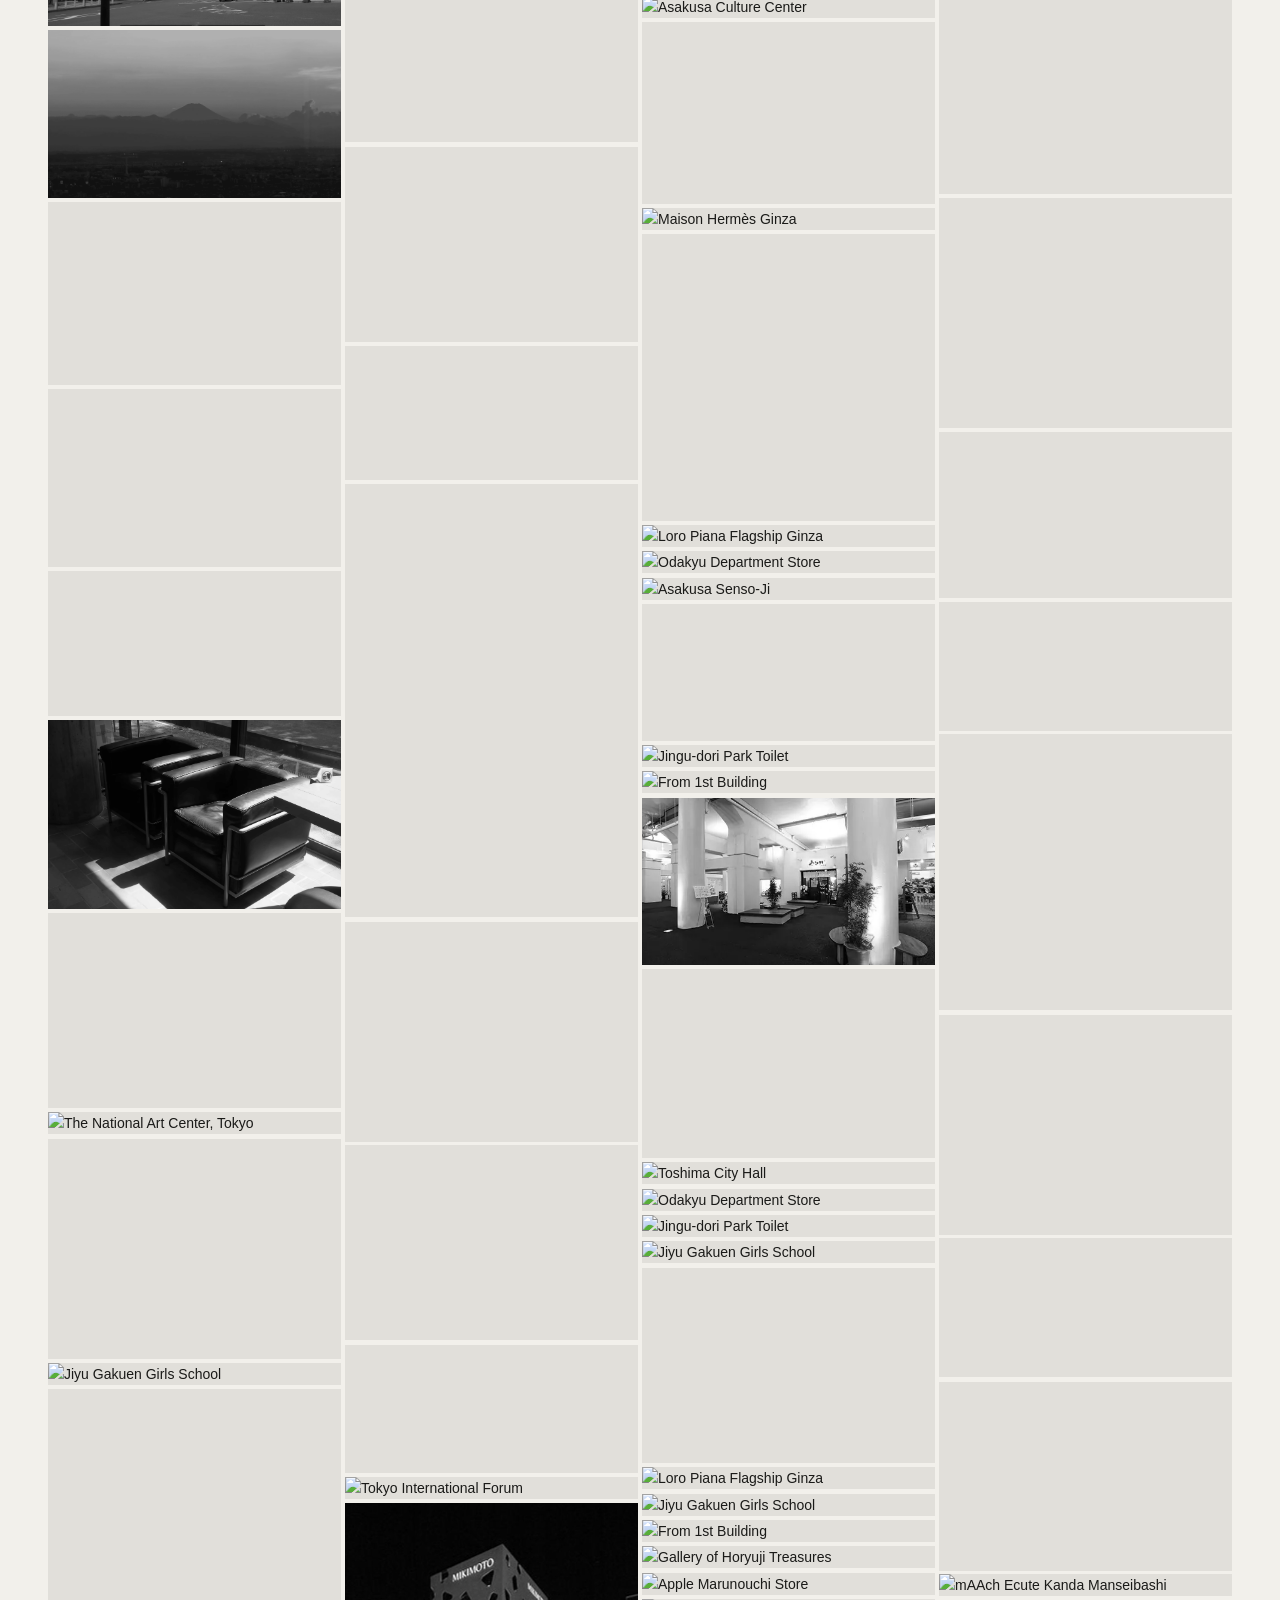
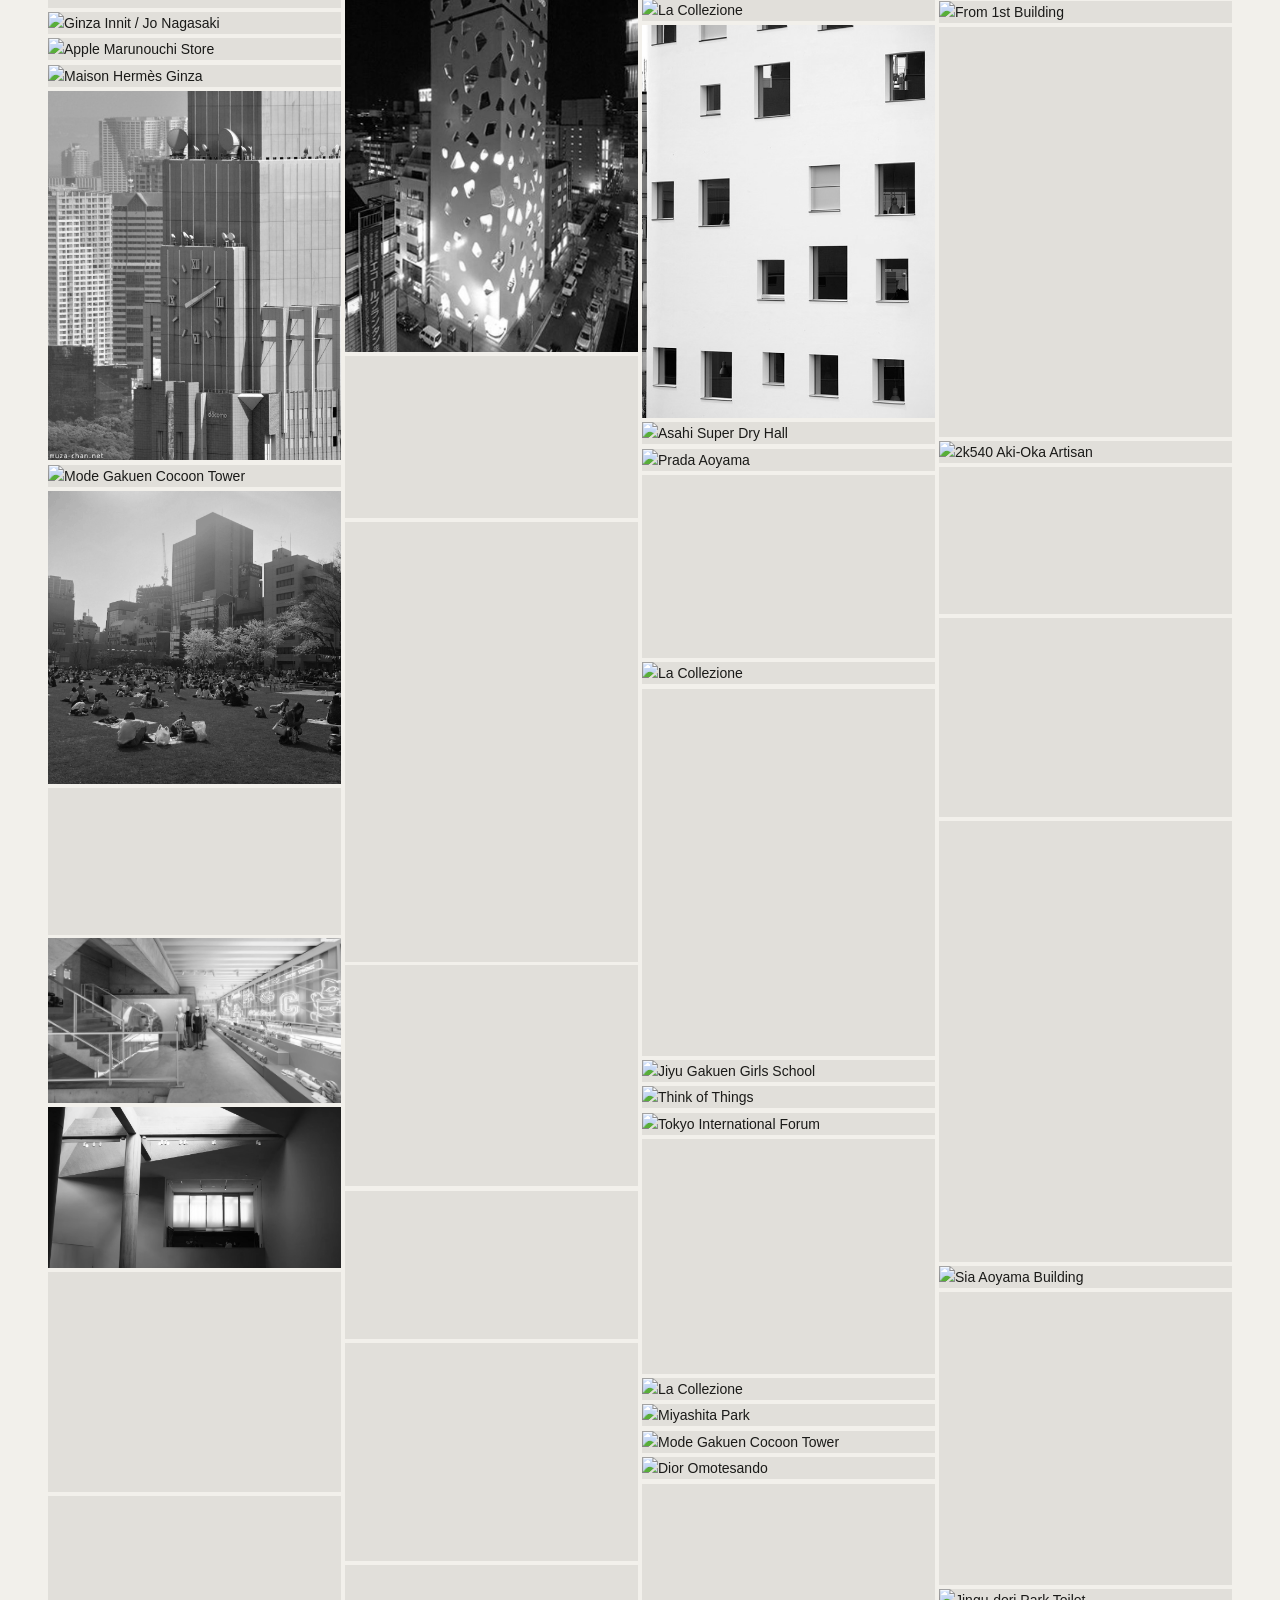
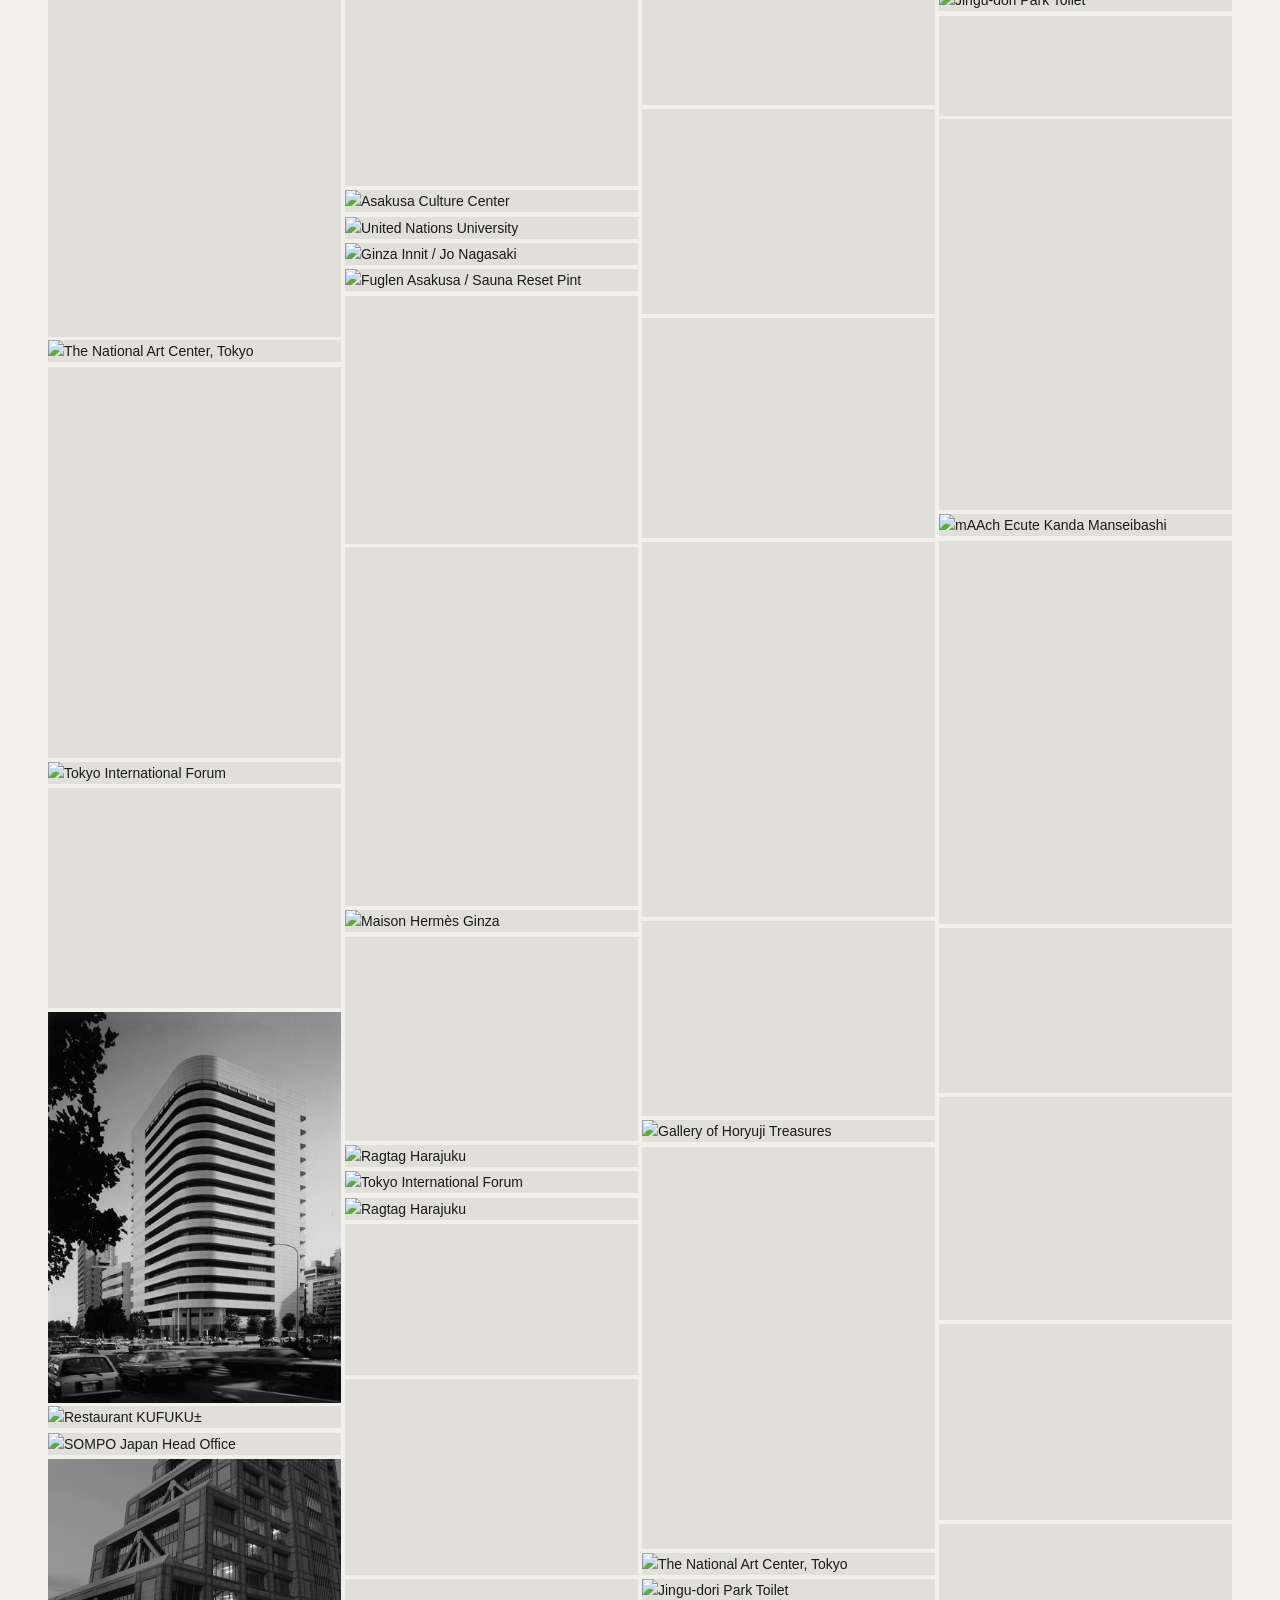
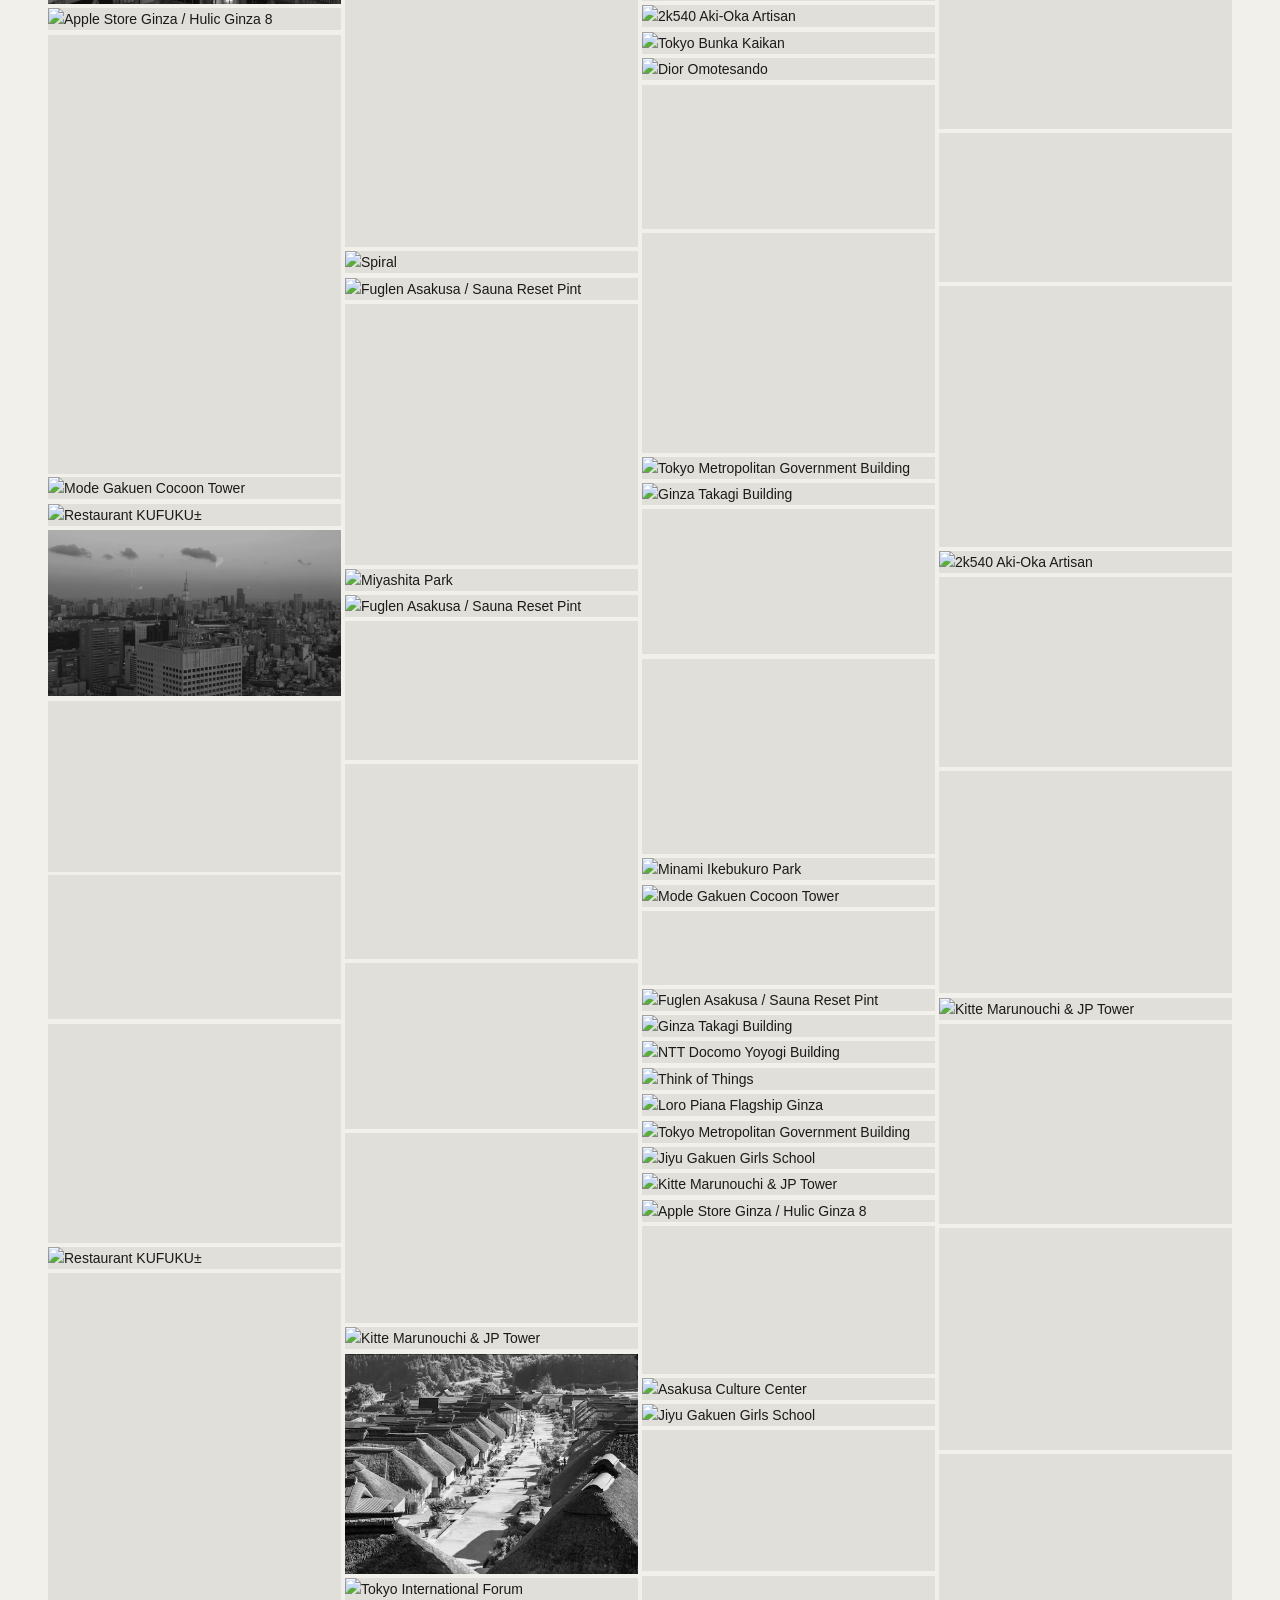
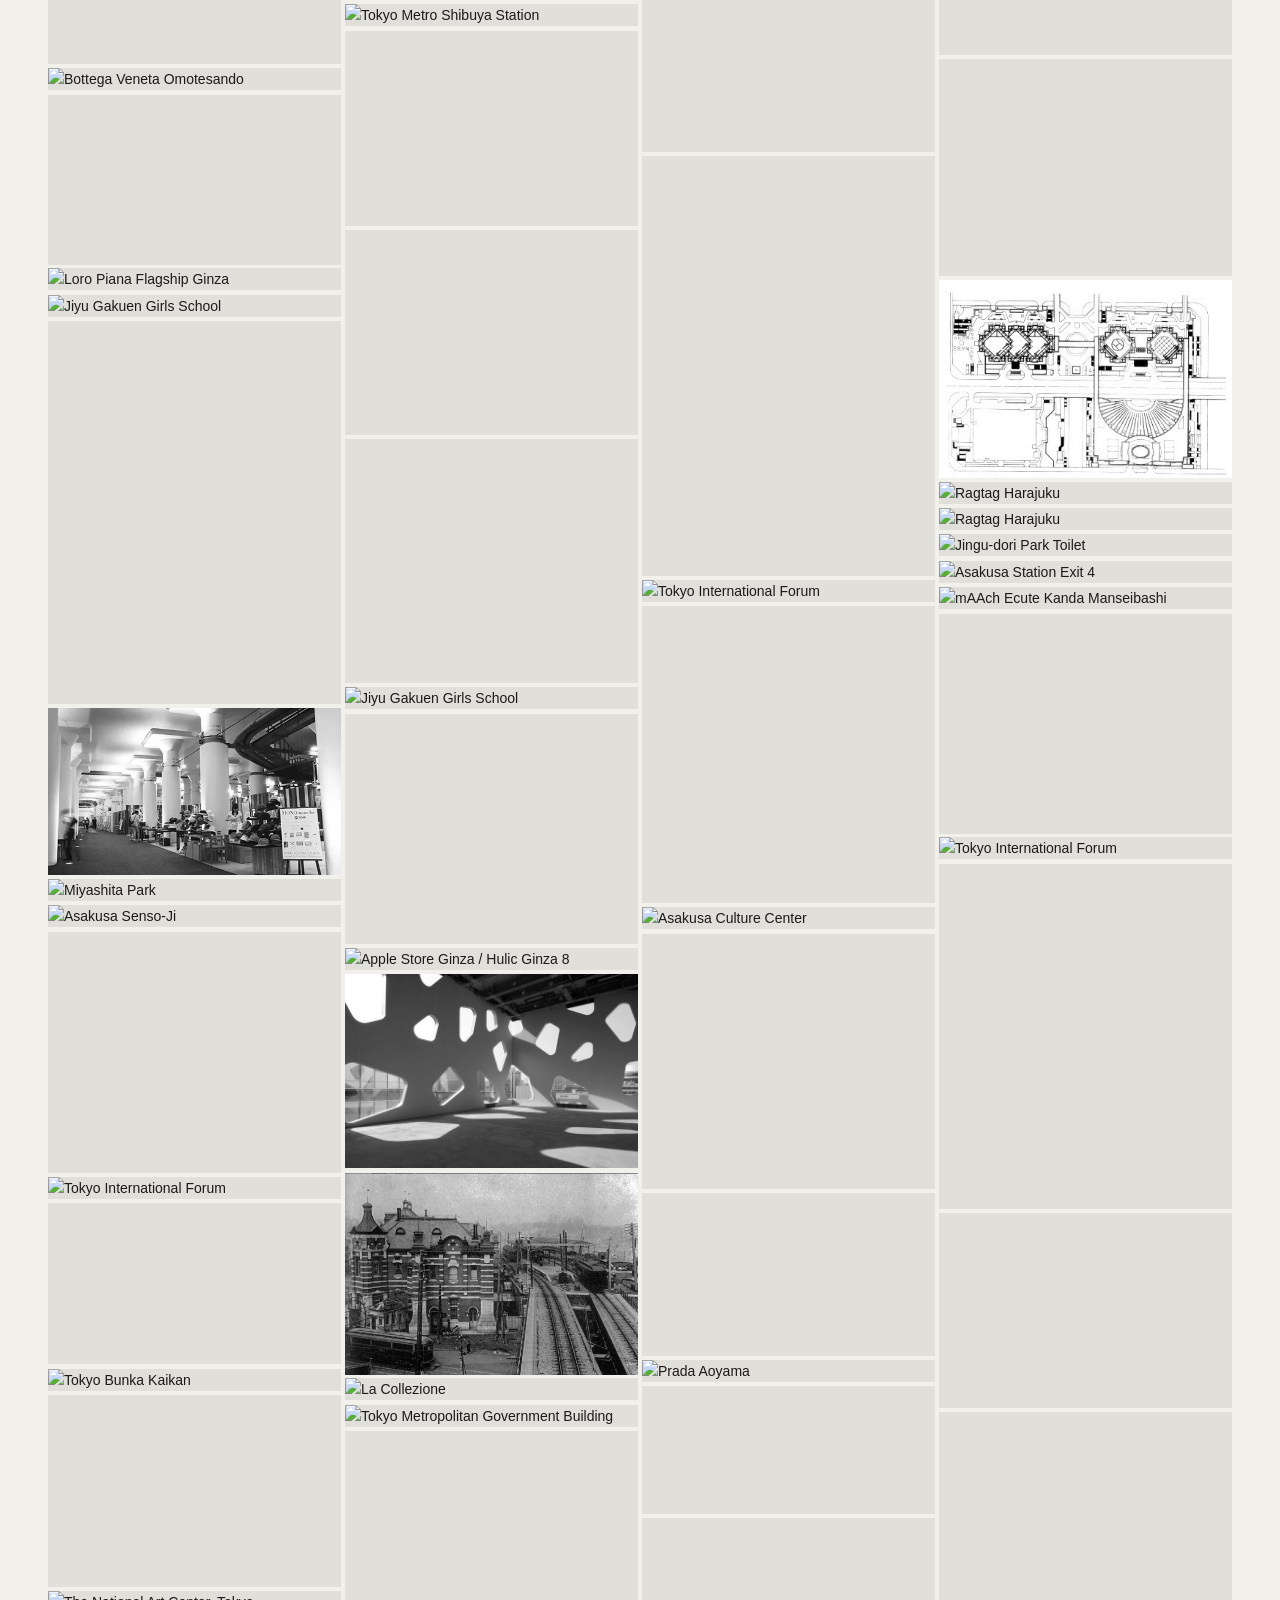
==== commit 320d1068: "Add files via upload" ====
--- a/index.html
+++ b/index.html
@@ -41,6 +41,7 @@
     <a class="nav__logo" href="#">Marginalia</a>
     <div class="nav__right">
       <ul class="nav__links">
+        <li><a href="about.html">About</a></li>
         <li><a href="#map-section">Location Map</a></li>
         <li><a href="#gallery-section">Gallery</a></li>
       </ul>
@@ -169,6 +170,11 @@
         <span class="legend-dot"></span>
         <span class="legend-name">Asakusa</span>
         <span class="legend-count">浅草</span>
+      </div>
+      <div class="legend-item" data-district="akihabara" data-href="akihabara.html">
+        <span class="legend-dot"></span>
+        <span class="legend-name">Akihabara</span>
+        <span class="legend-count">秋葉原</span>
       </div>
       <div class="legend-item" data-district="ginza" data-href="ginza.html">
         <span class="legend-dot"></span>
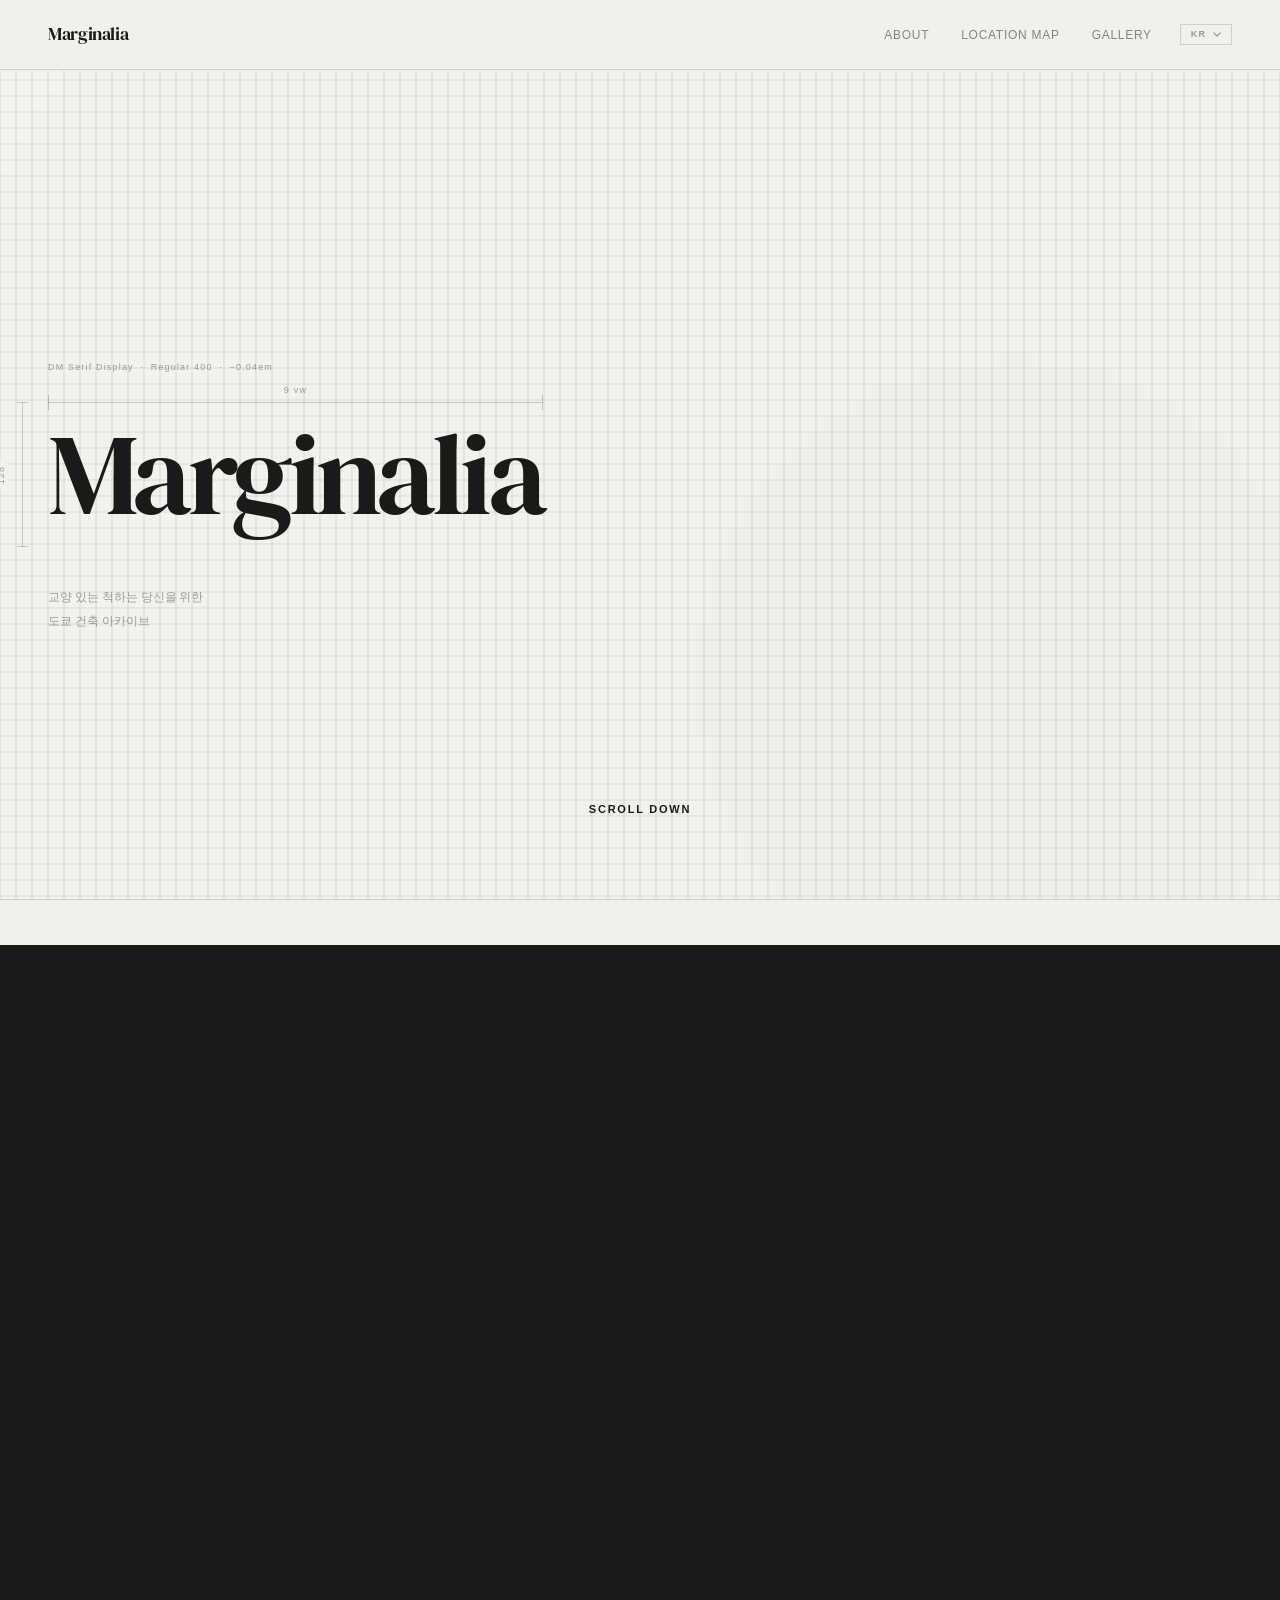
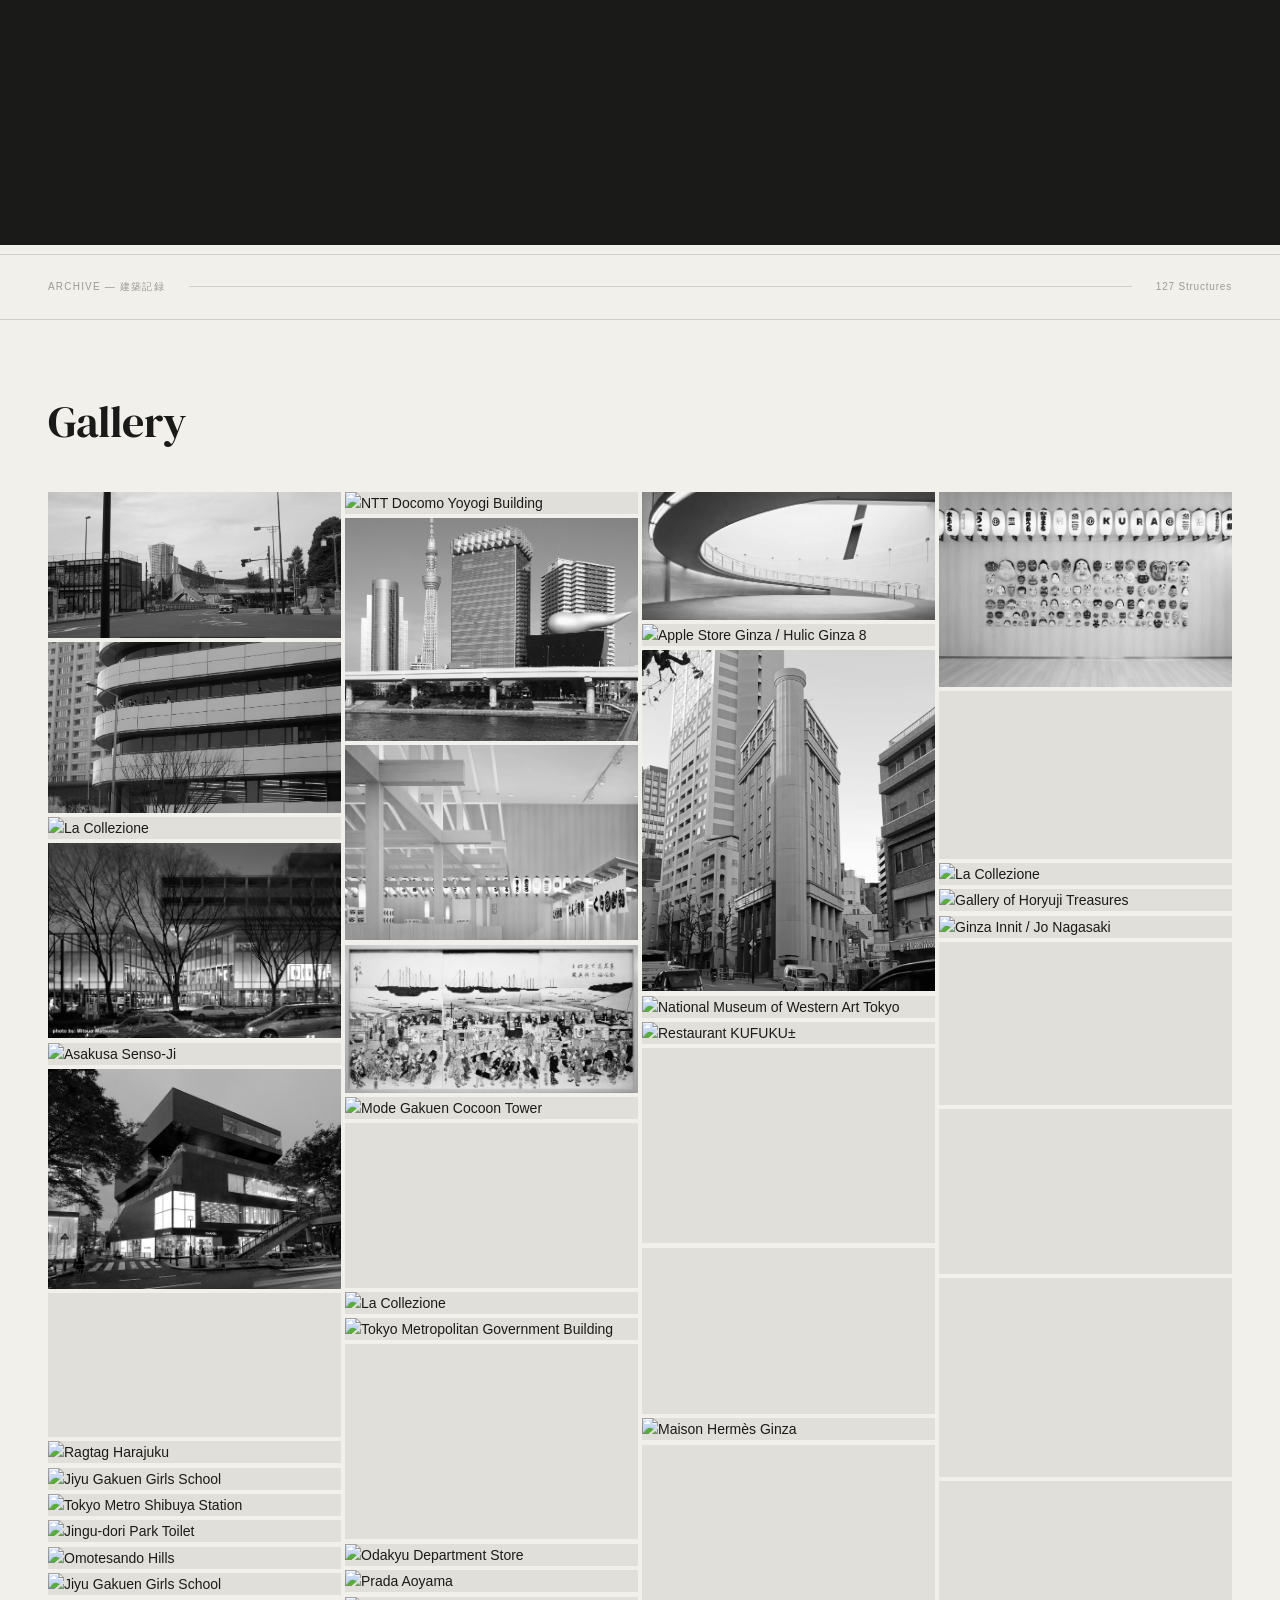
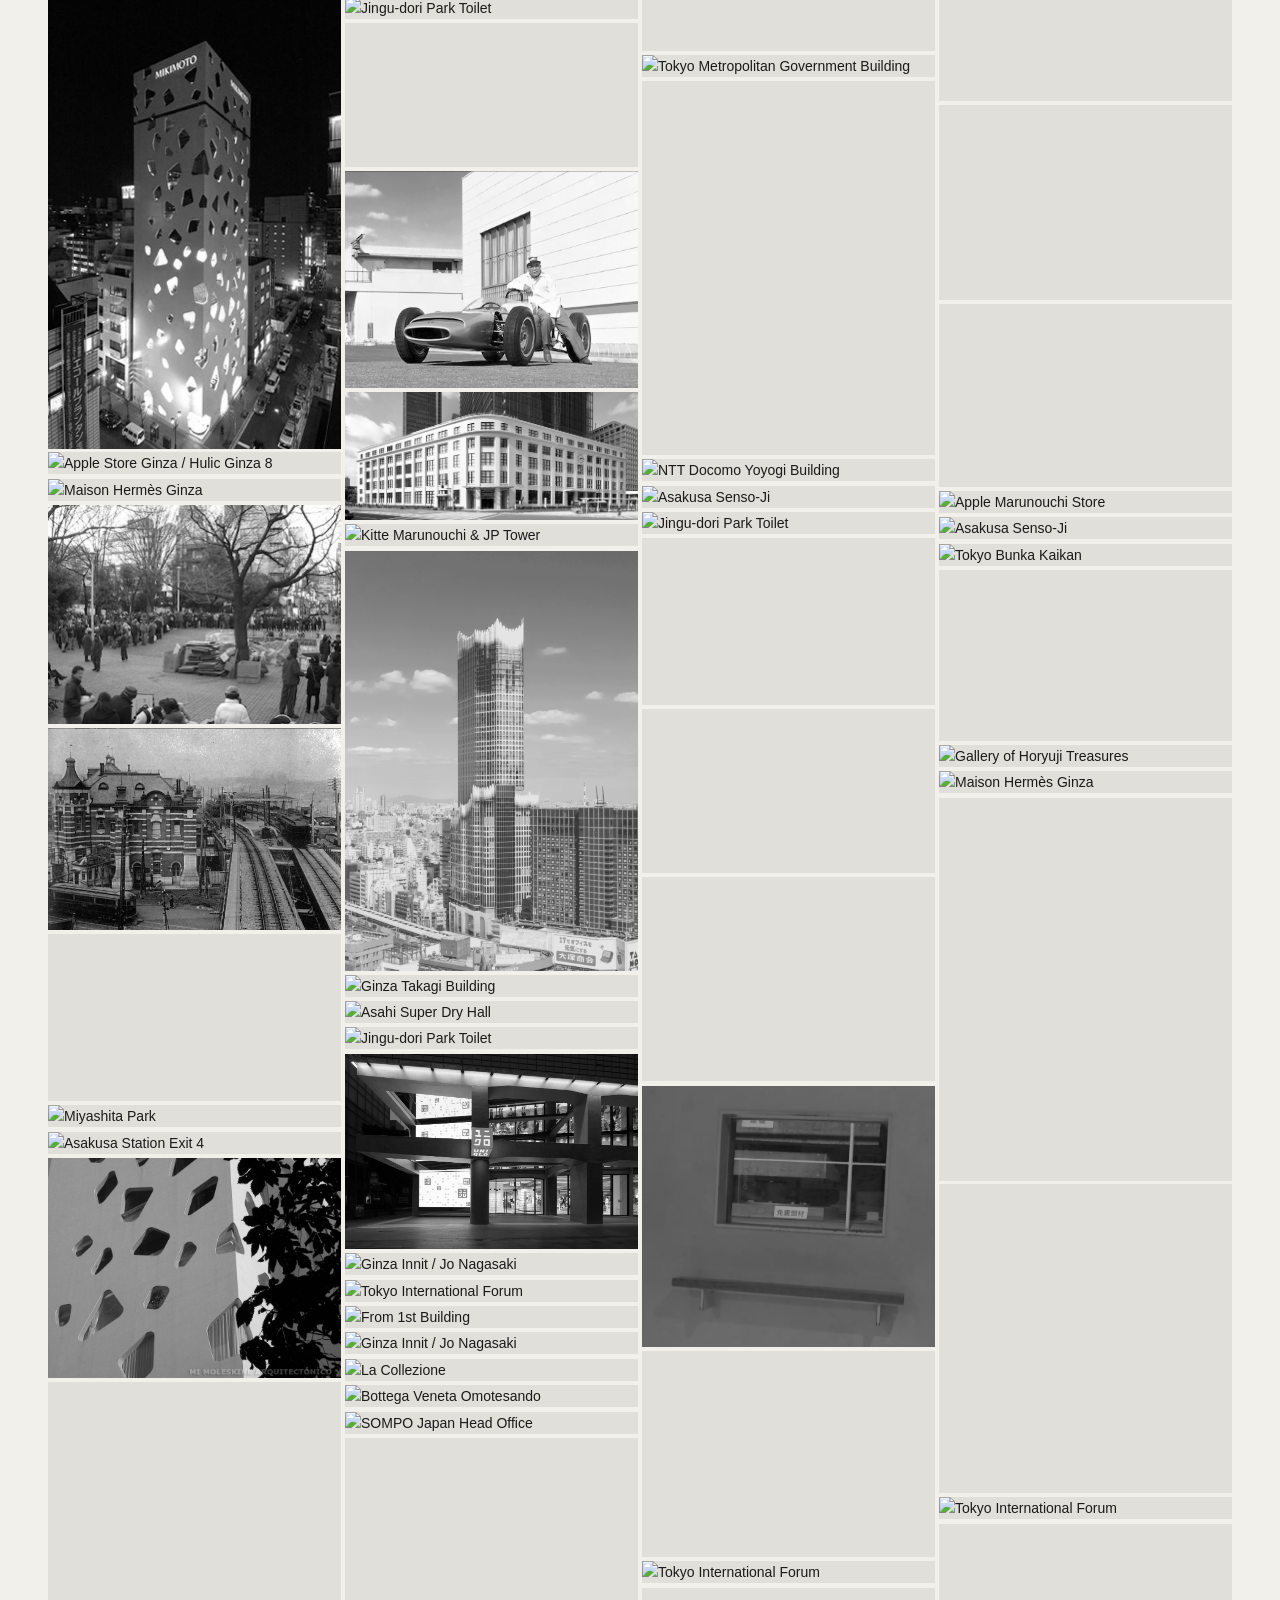
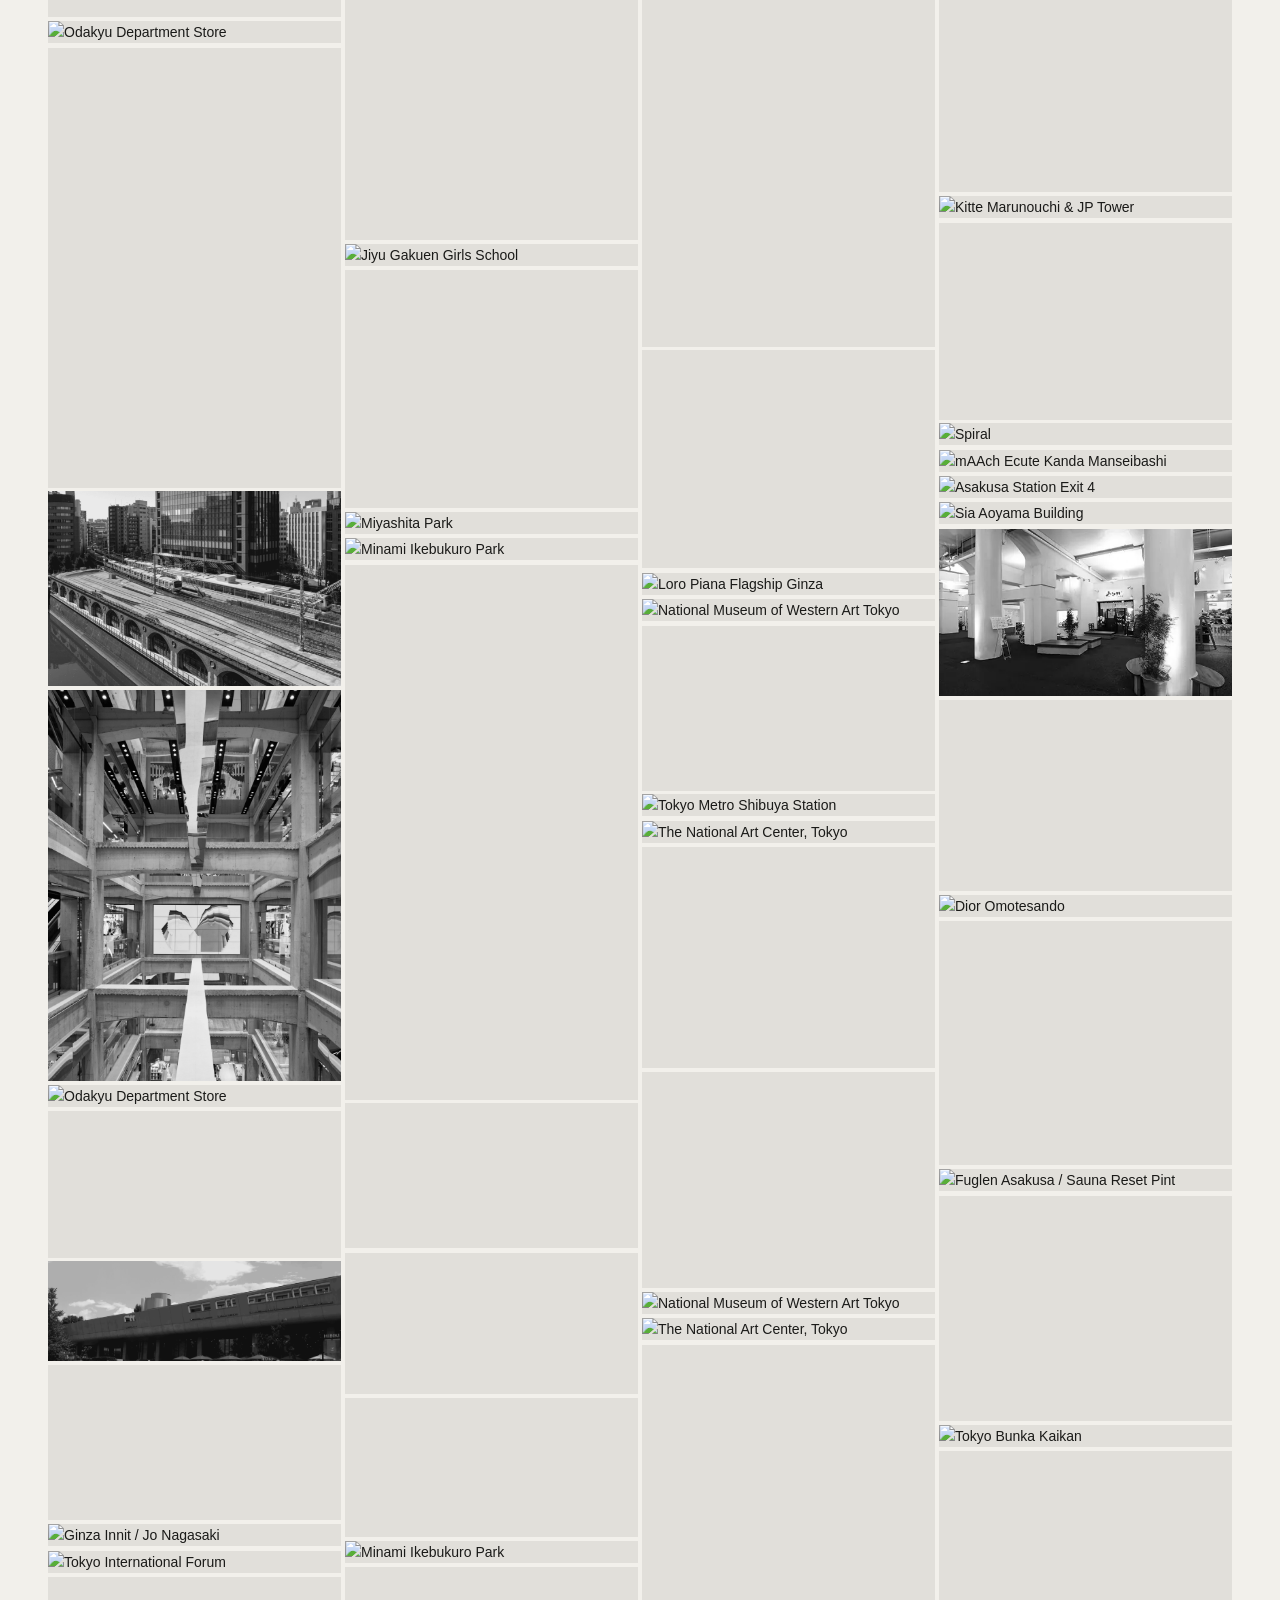
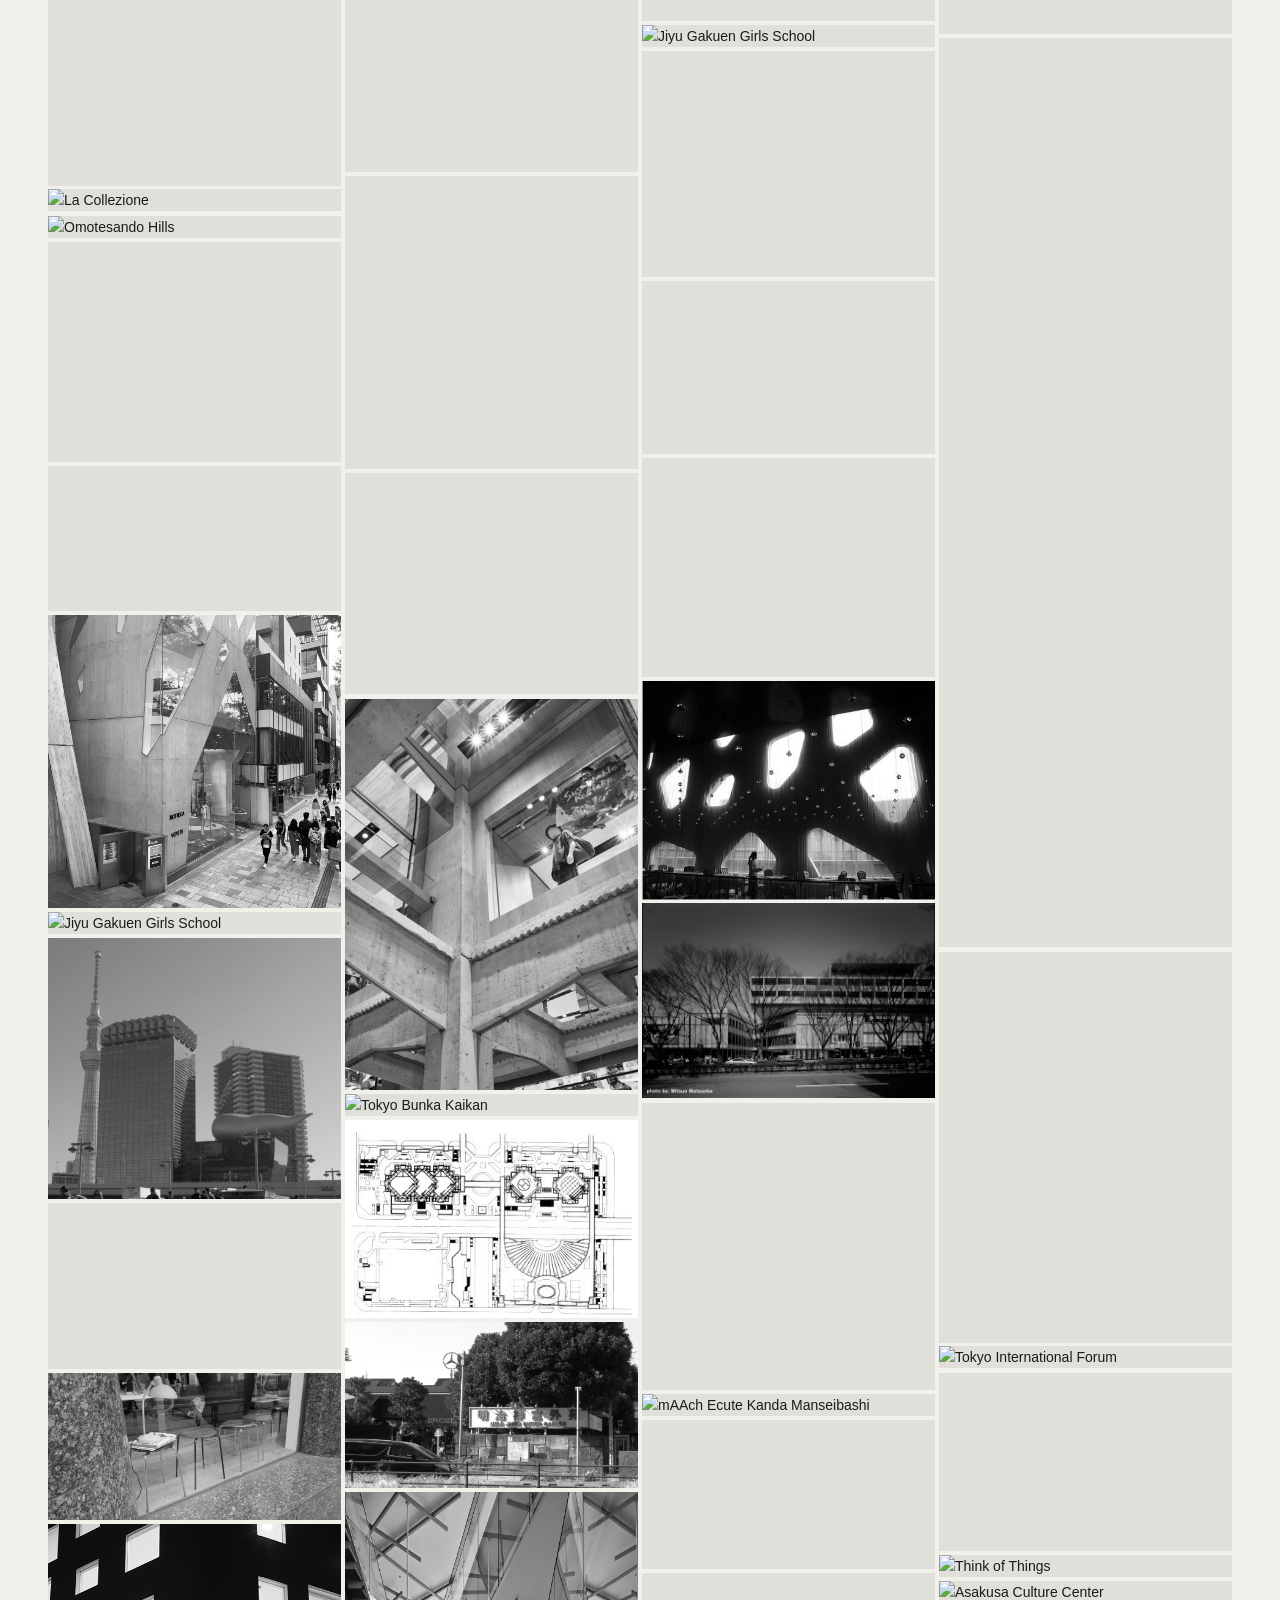
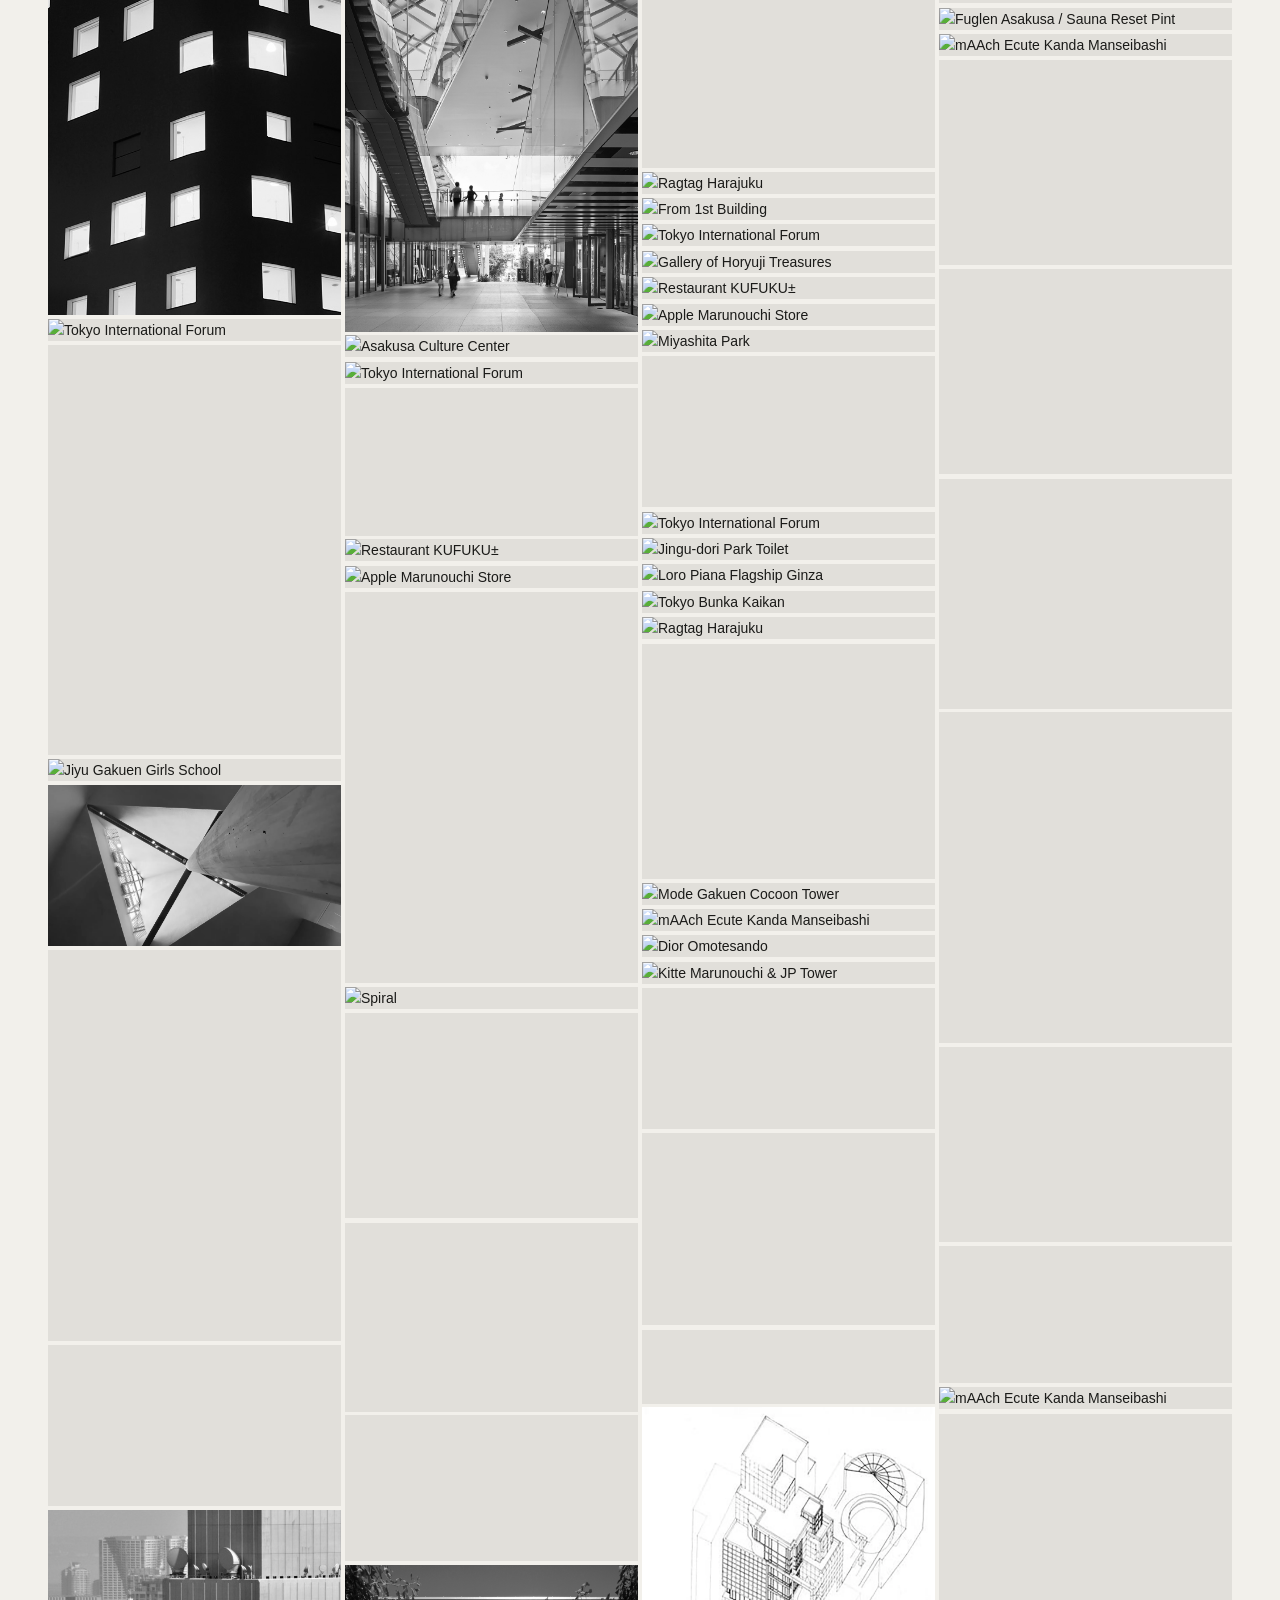
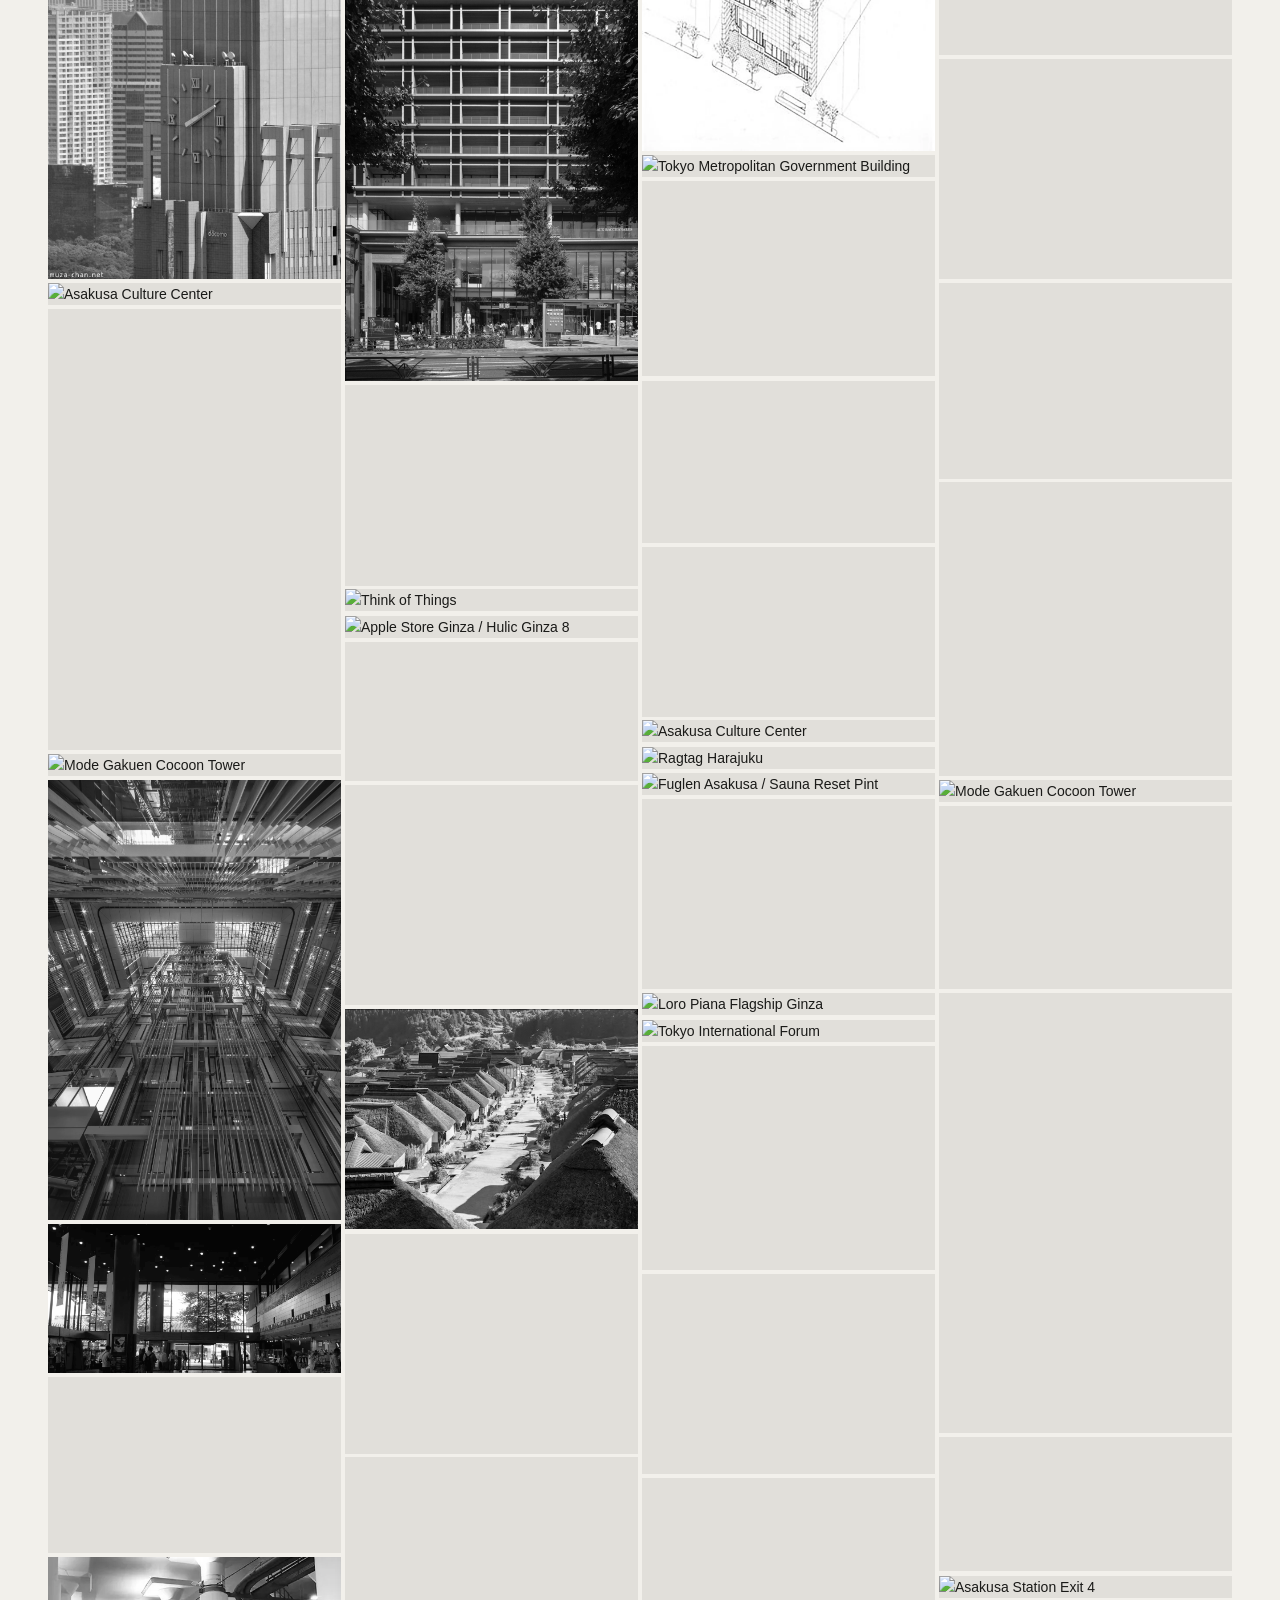
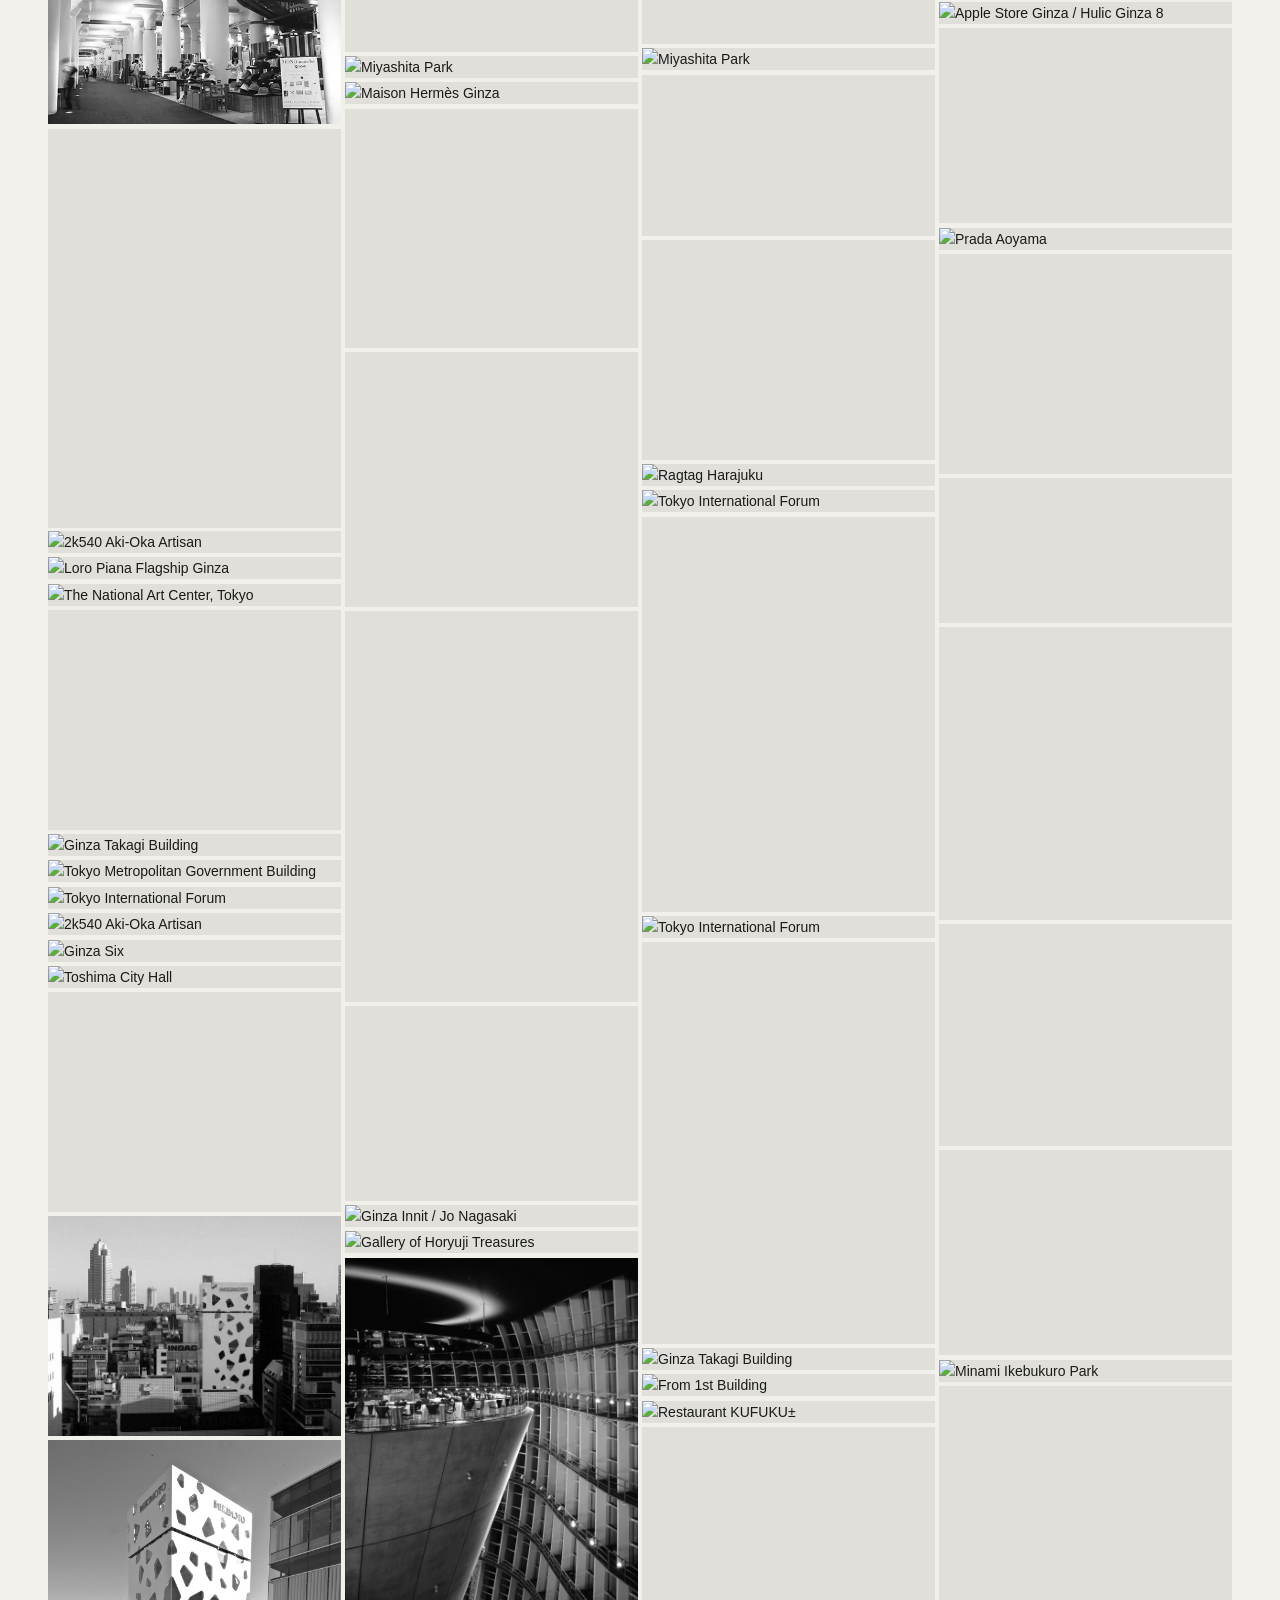
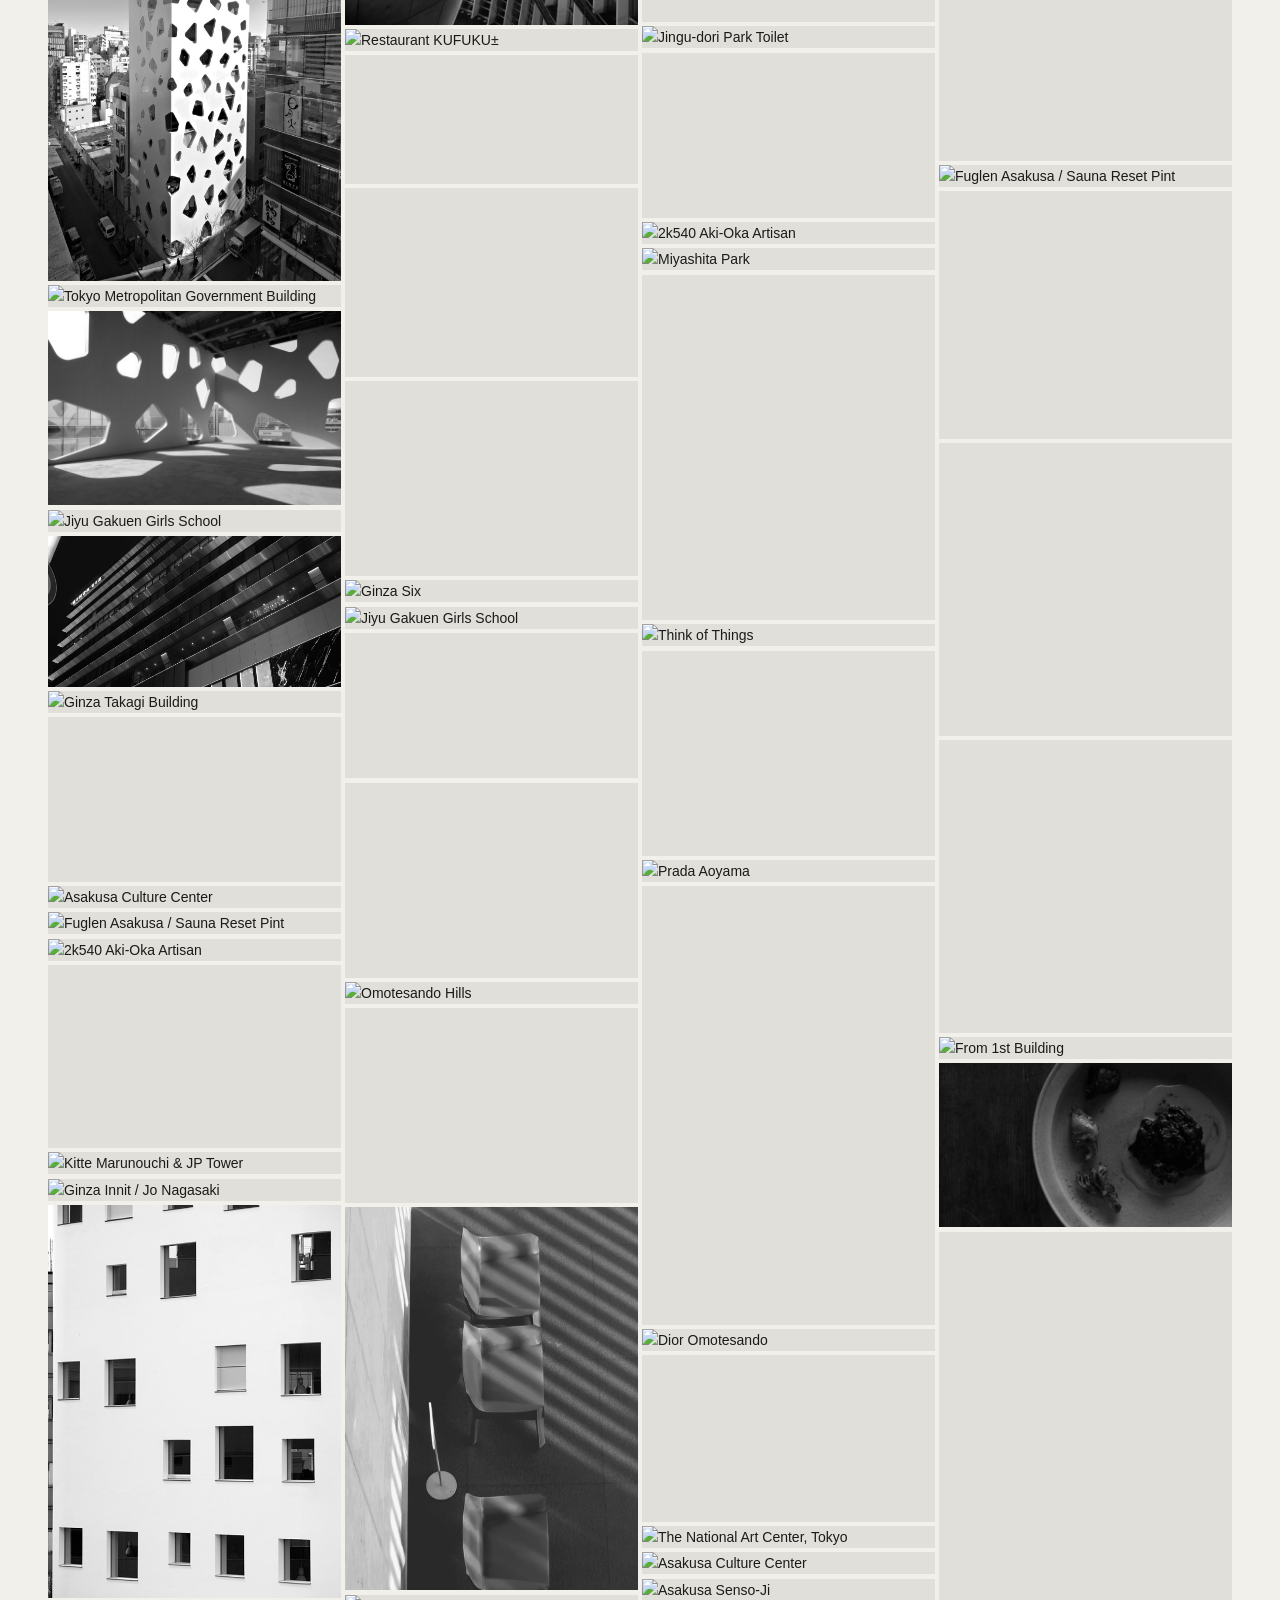
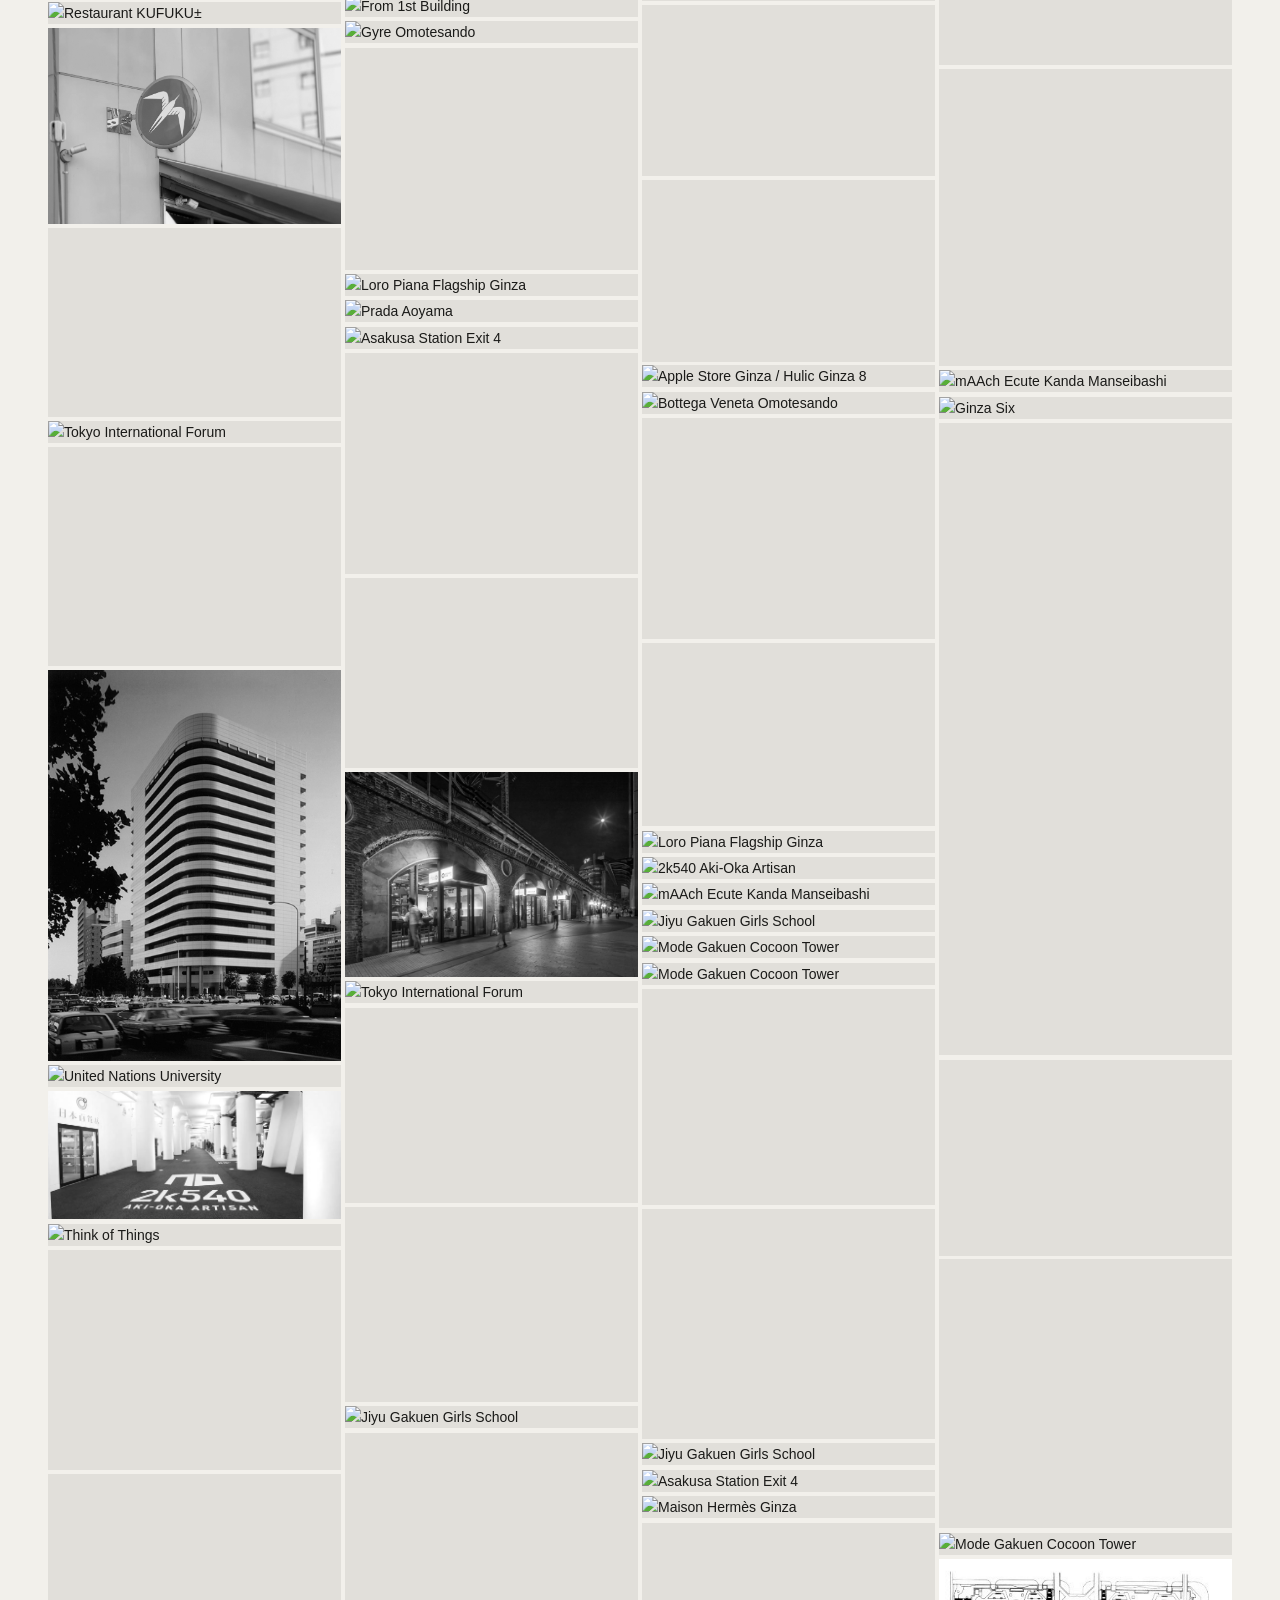
==== commit 67efac8e: "Add files via upload" ====
--- a/index.html
+++ b/index.html
@@ -209,6 +209,15 @@
   <footer class="footer">
     <div class="footer__top">
       <span class="footer__logo">Marginalia</span>
+      <div class="footer__contact-center">
+        <button class="footer__contact-btn" id="contactBtn" aria-expanded="false">
+          Contact <span class="fc-plus">+</span>
+        </button>
+        <div class="footer__contact-panel" id="contactPanel">
+          <a class="footer__contact-link" href="mailto:kon0052@naver.com">kon0052@naver.com</a>
+          <a class="footer__contact-link" href="https://www.instagram.com/tact_lee/" target="_blank" rel="noopener">@tact_lee</a>
+        </div>
+      </div>
       <p class="footer__tagline" data-i18n="footer-tagline">A record of what stands<br />and what remains.</p>
     </div>
     <div class="footer__bottom">
@@ -386,5 +395,6 @@
   <script src="i18n.js"></script>
   <script src="nav.js"></script>
   <script src="transition.js"></script>
+  <script src="contact.js"></script>
 </body>
 </html>
--- a/style.css
+++ b/style.css
@@ -815,9 +815,9 @@
 }
 
 .footer__top {
-  display: flex;
-  justify-content: space-between;
-  align-items: flex-start;
+  display: grid;
+  grid-template-columns: 1fr auto 1fr;
+  align-items: center;
   padding-bottom: 48px;
   border-bottom: 1px solid var(--ink-15);
   margin-bottom: 24px;
@@ -827,7 +827,52 @@
   font-family: var(--f-serif);
   font-size: 40px;
   letter-spacing: -0.04em;
-}
+  grid-column: 1;
+}
+
+.footer__contact-center {
+  grid-column: 2;
+  display: flex;
+  flex-direction: column;
+  align-items: center;
+}
+
+.footer__contact-btn {
+  font-family: var(--f-mono);
+  font-size: 12px;
+  letter-spacing: 0.06em;
+  color: var(--ink-40);
+  display: flex; align-items: center; gap: 8px;
+  transition: color .2s;
+}
+.footer__contact-btn:hover { color: var(--ink); }
+
+.footer__contact-btn .fc-plus {
+  font-family: var(--f-mono);
+  font-size: 12px;
+  display: inline-block;
+  transition: transform .35s cubic-bezier(0.16,1,0.3,1);
+}
+.footer__contact-btn.open .fc-plus { transform: rotate(45deg); }
+
+.footer__contact-panel {
+  display: none;
+  flex-direction: column;
+  align-items: center;
+  gap: 4px;
+  margin-top: 10px;
+}
+.footer__contact-panel.open { display: flex; }
+
+.footer__contact-link {
+  font-family: var(--f-mono);
+  font-size: 11px;
+  letter-spacing: 0.04em;
+  color: var(--ink-40);
+  text-decoration: none;
+  transition: color .2s;
+}
+.footer__contact-link:hover { color: var(--ink); }
 
 .footer__tagline {
   font-family: var(--f-mono);
@@ -835,16 +880,20 @@
   line-height: 1.8;
   color: var(--ink-40);
   text-align: right;
+  grid-column: 3;
 }
 
 .footer__bottom {
-  display: flex;
-  justify-content: space-between;
+  display: grid;
+  grid-template-columns: 1fr auto 1fr;
   font-family: var(--f-mono);
   font-size: 10px;
   letter-spacing: 0.08em;
   color: var(--ink-40);
 }
+.footer__bottom > *:first-child { text-align: left; }
+.footer__bottom > *:nth-child(2) { text-align: center; }
+.footer__bottom > *:last-child  { text-align: right; }
 
 /* ── Hamburger button ─────────────────────────── */
 .nav__hamburger {
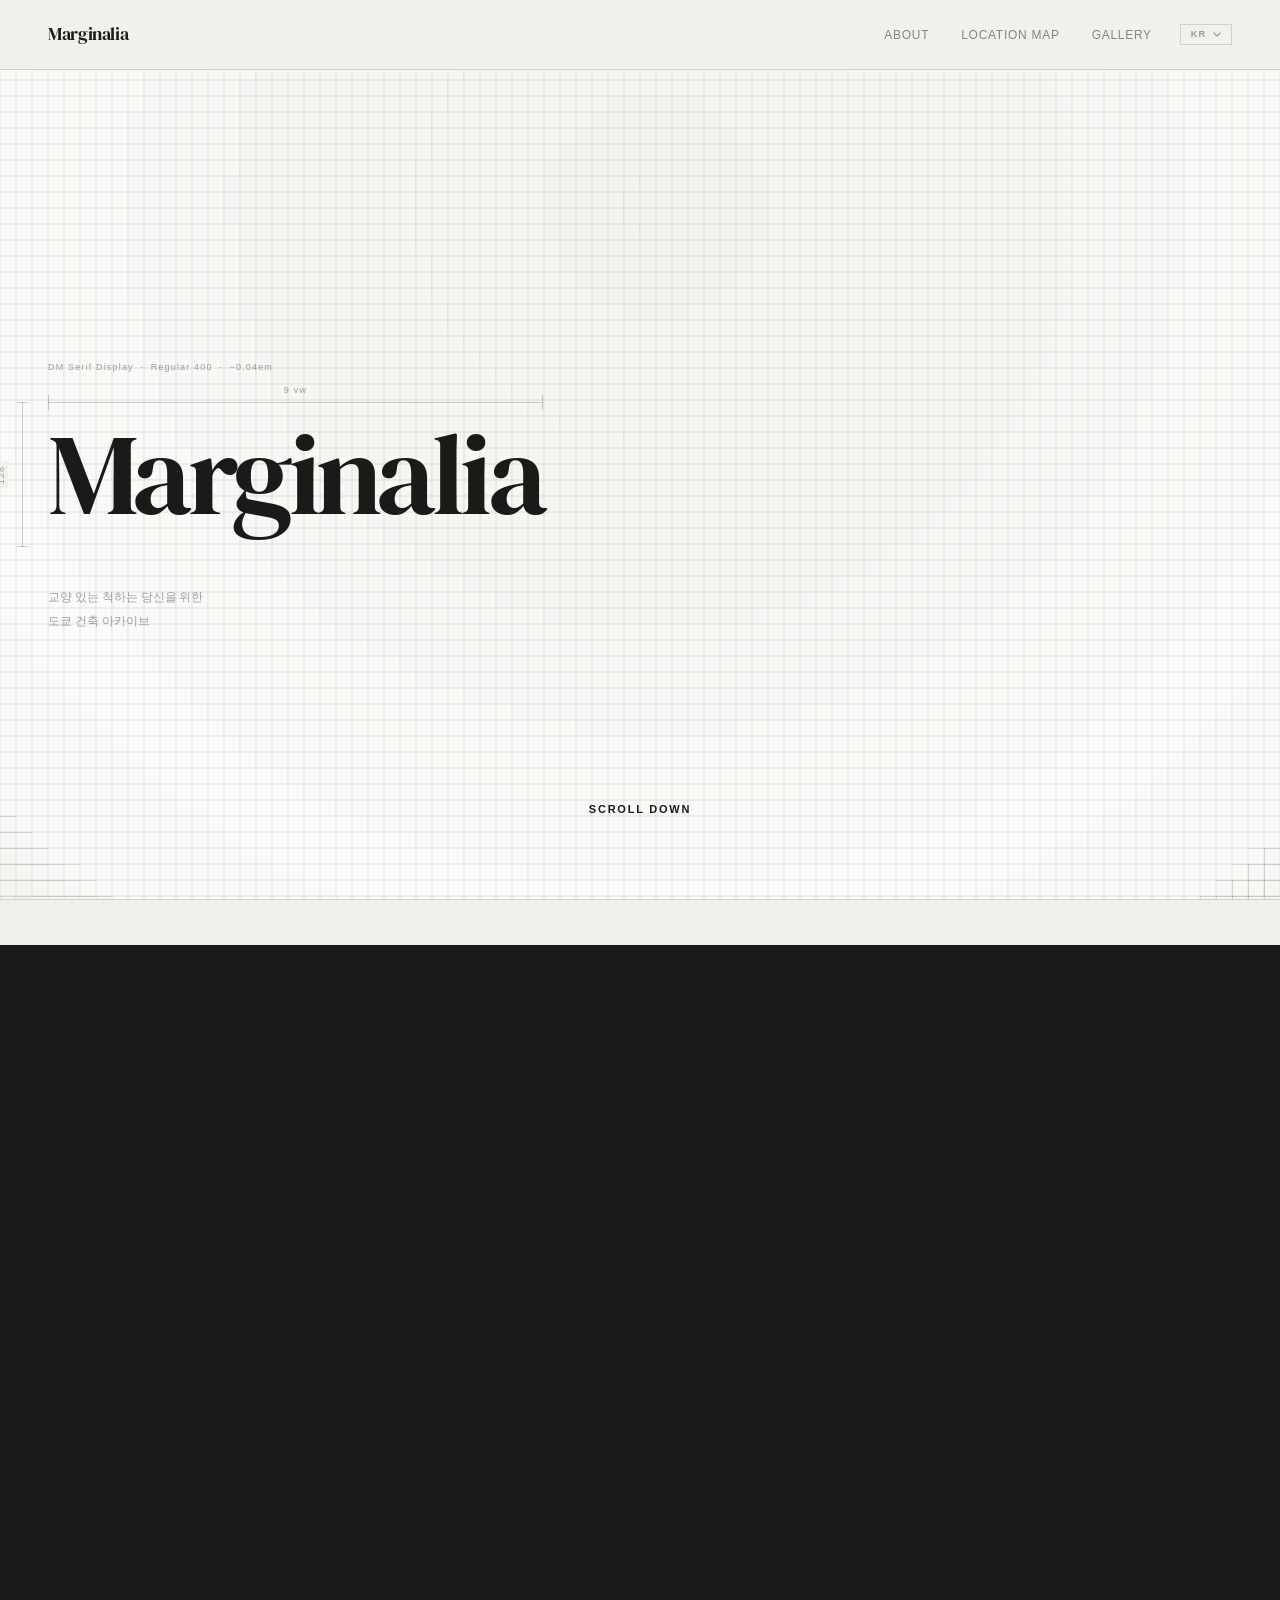
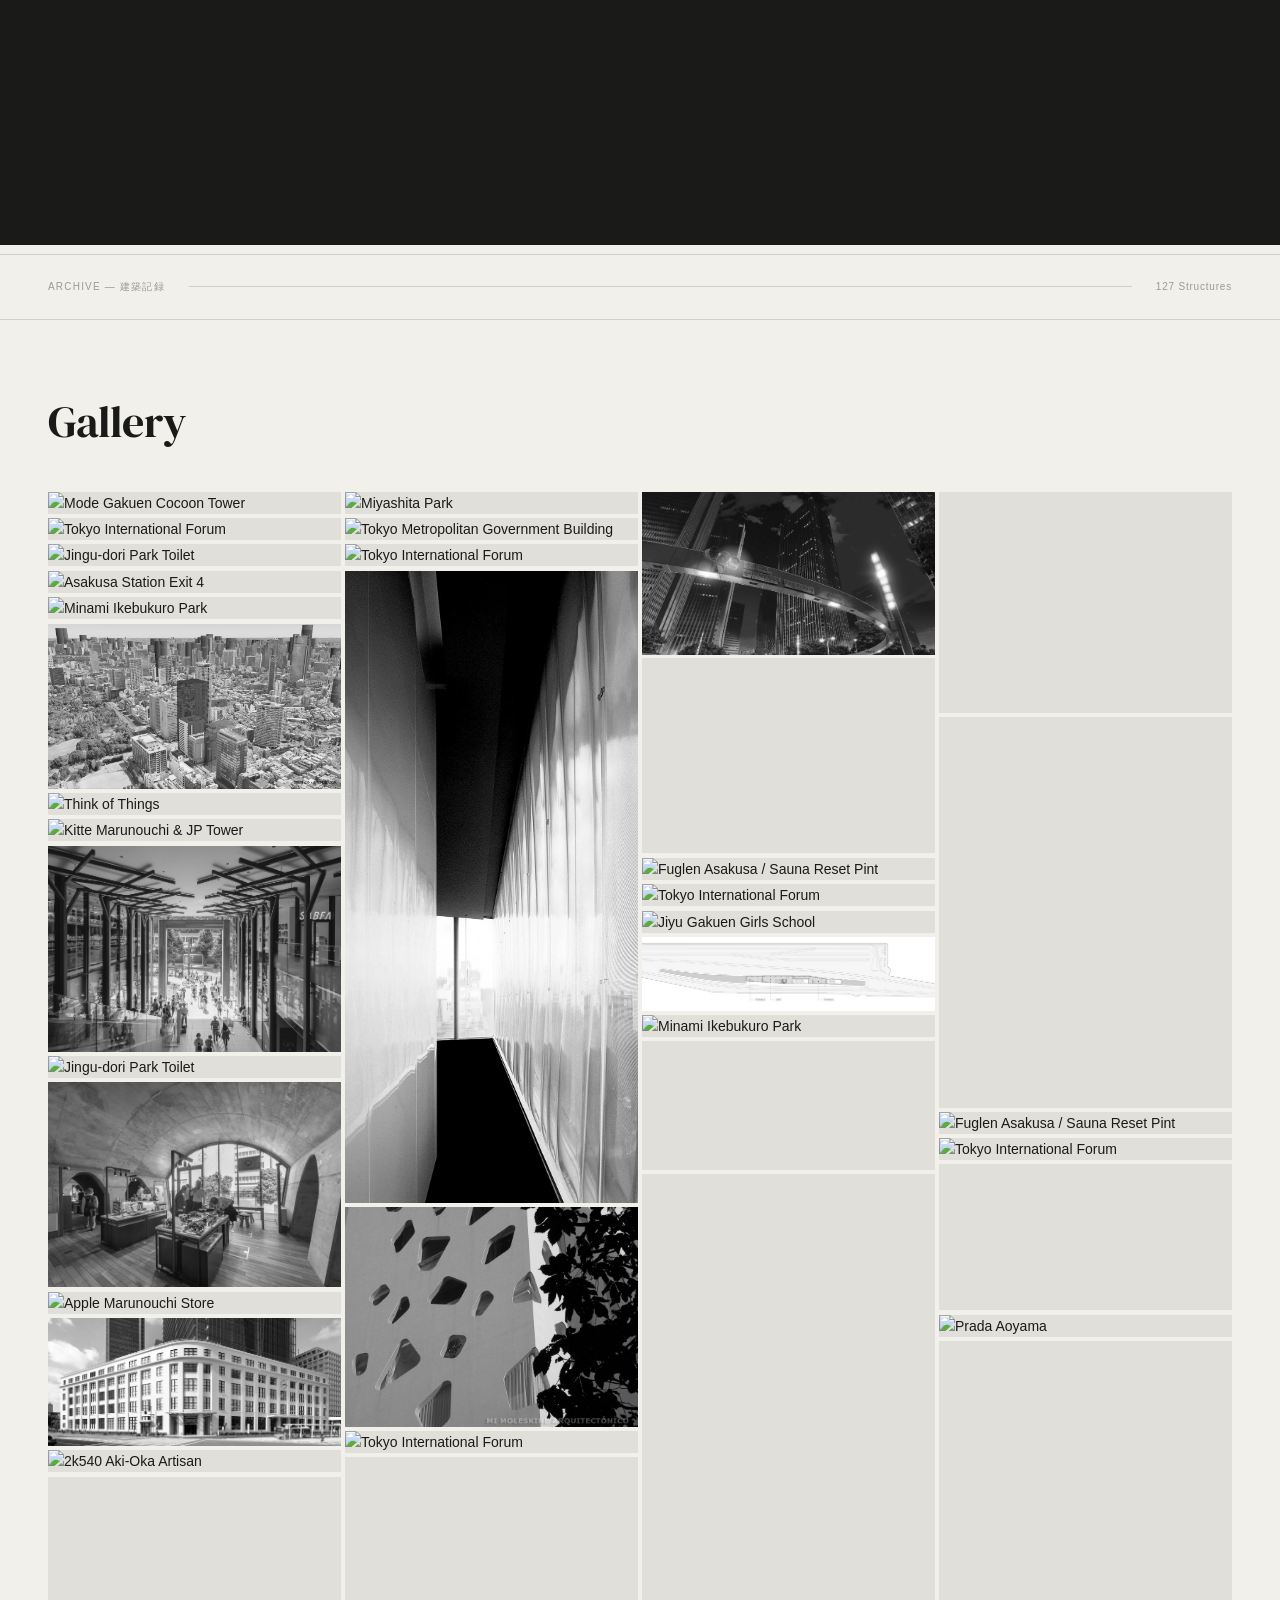
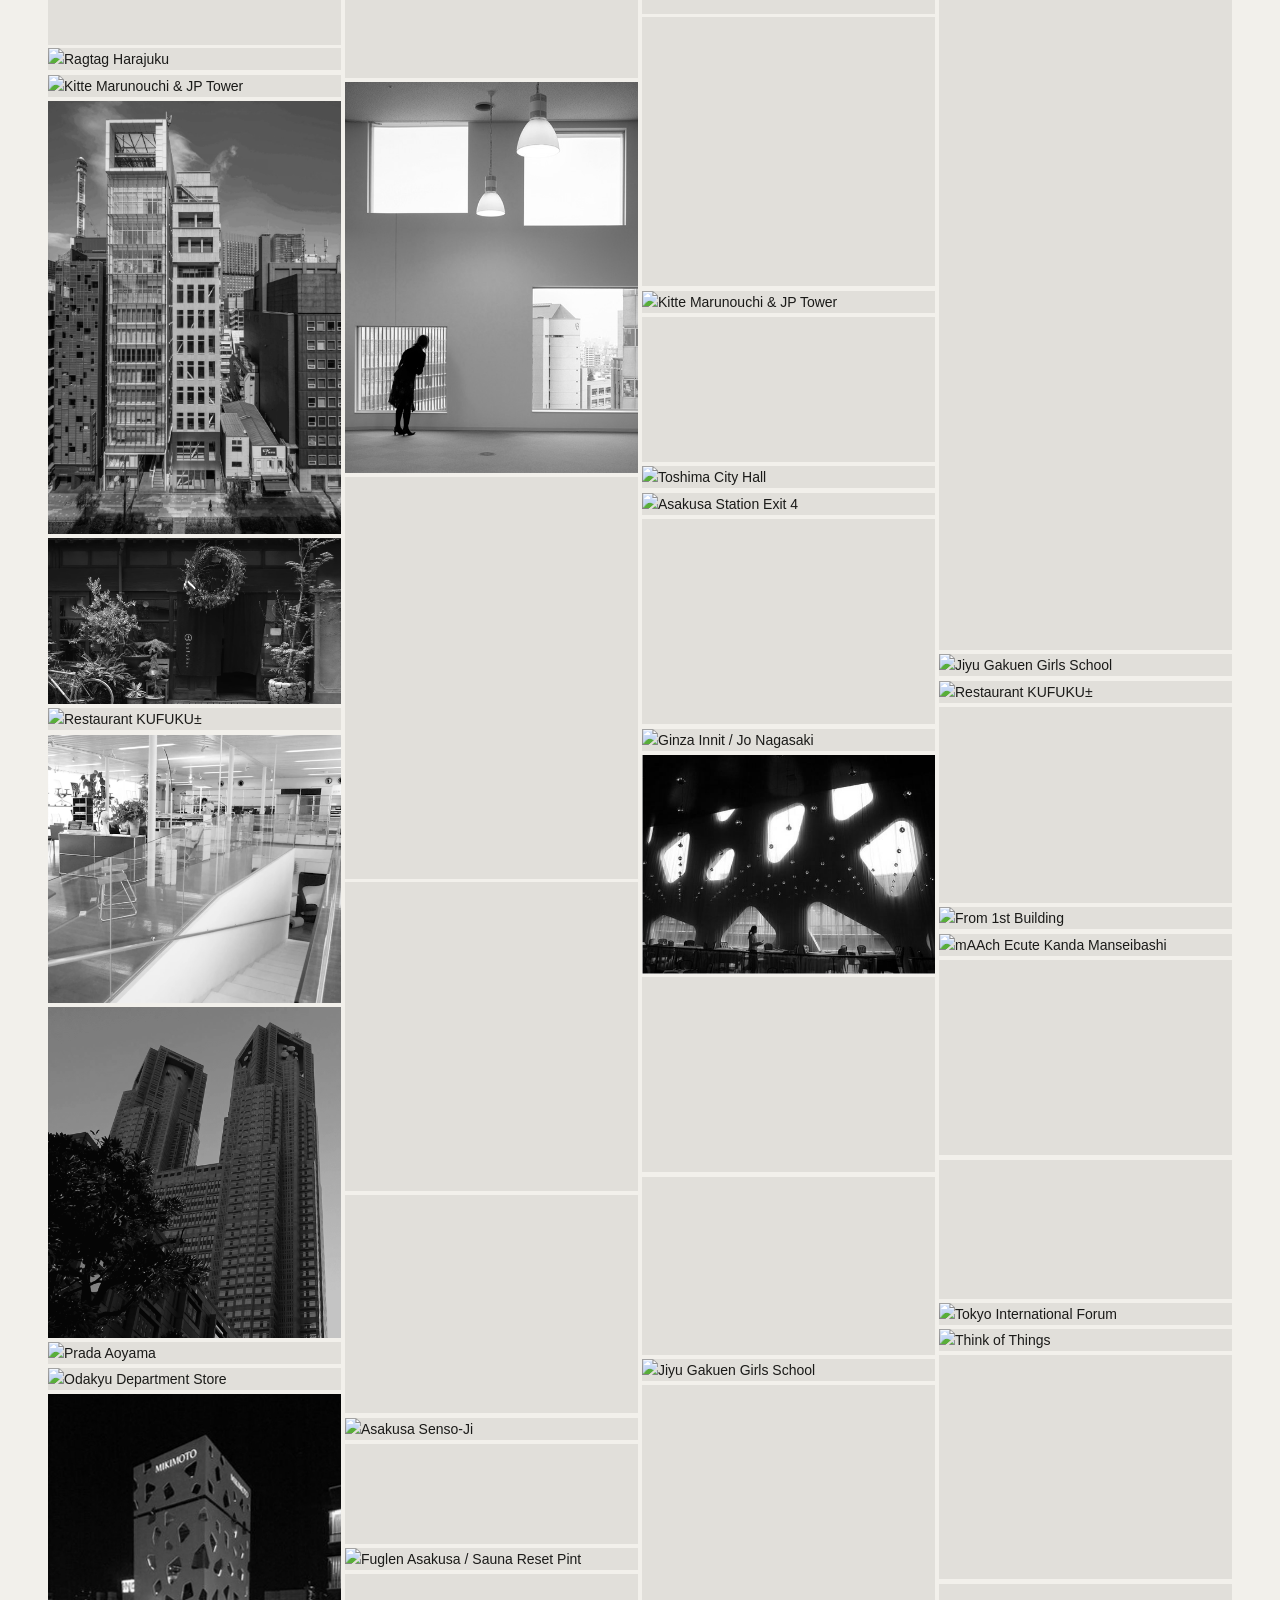
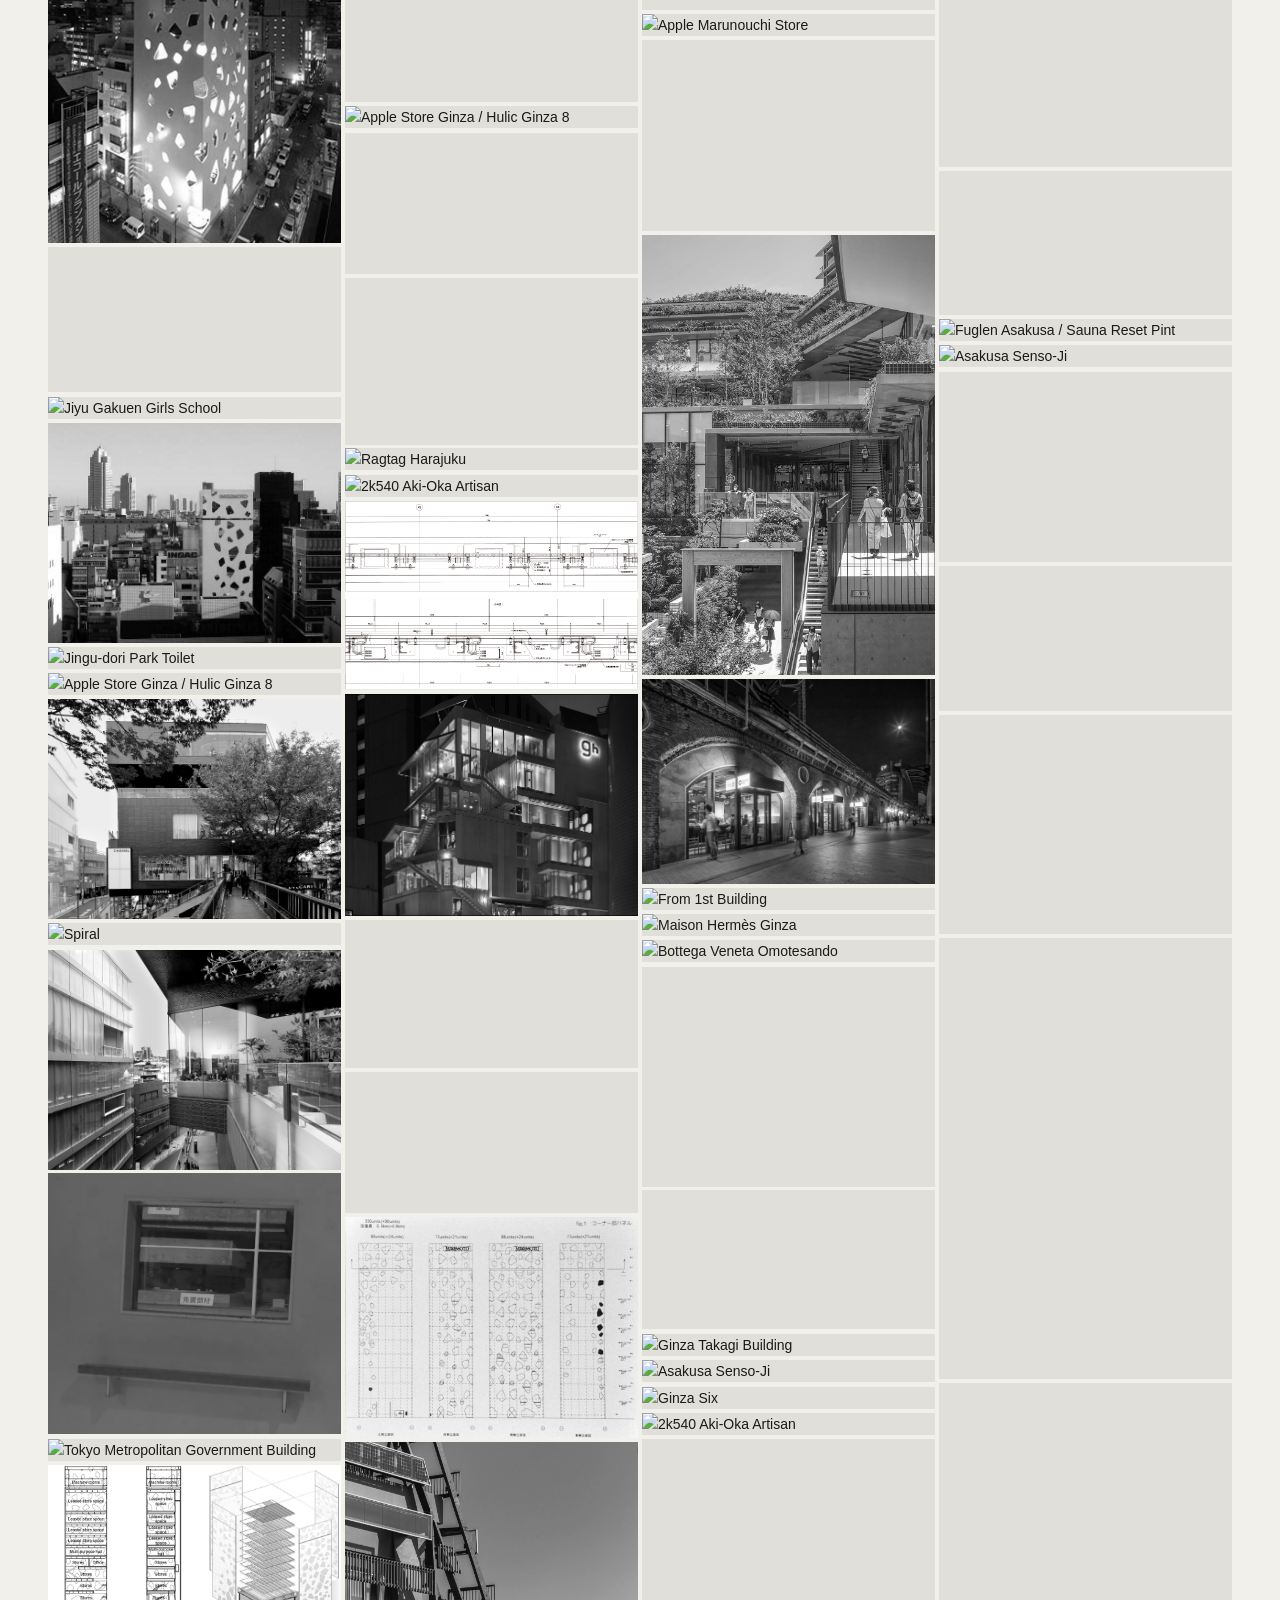
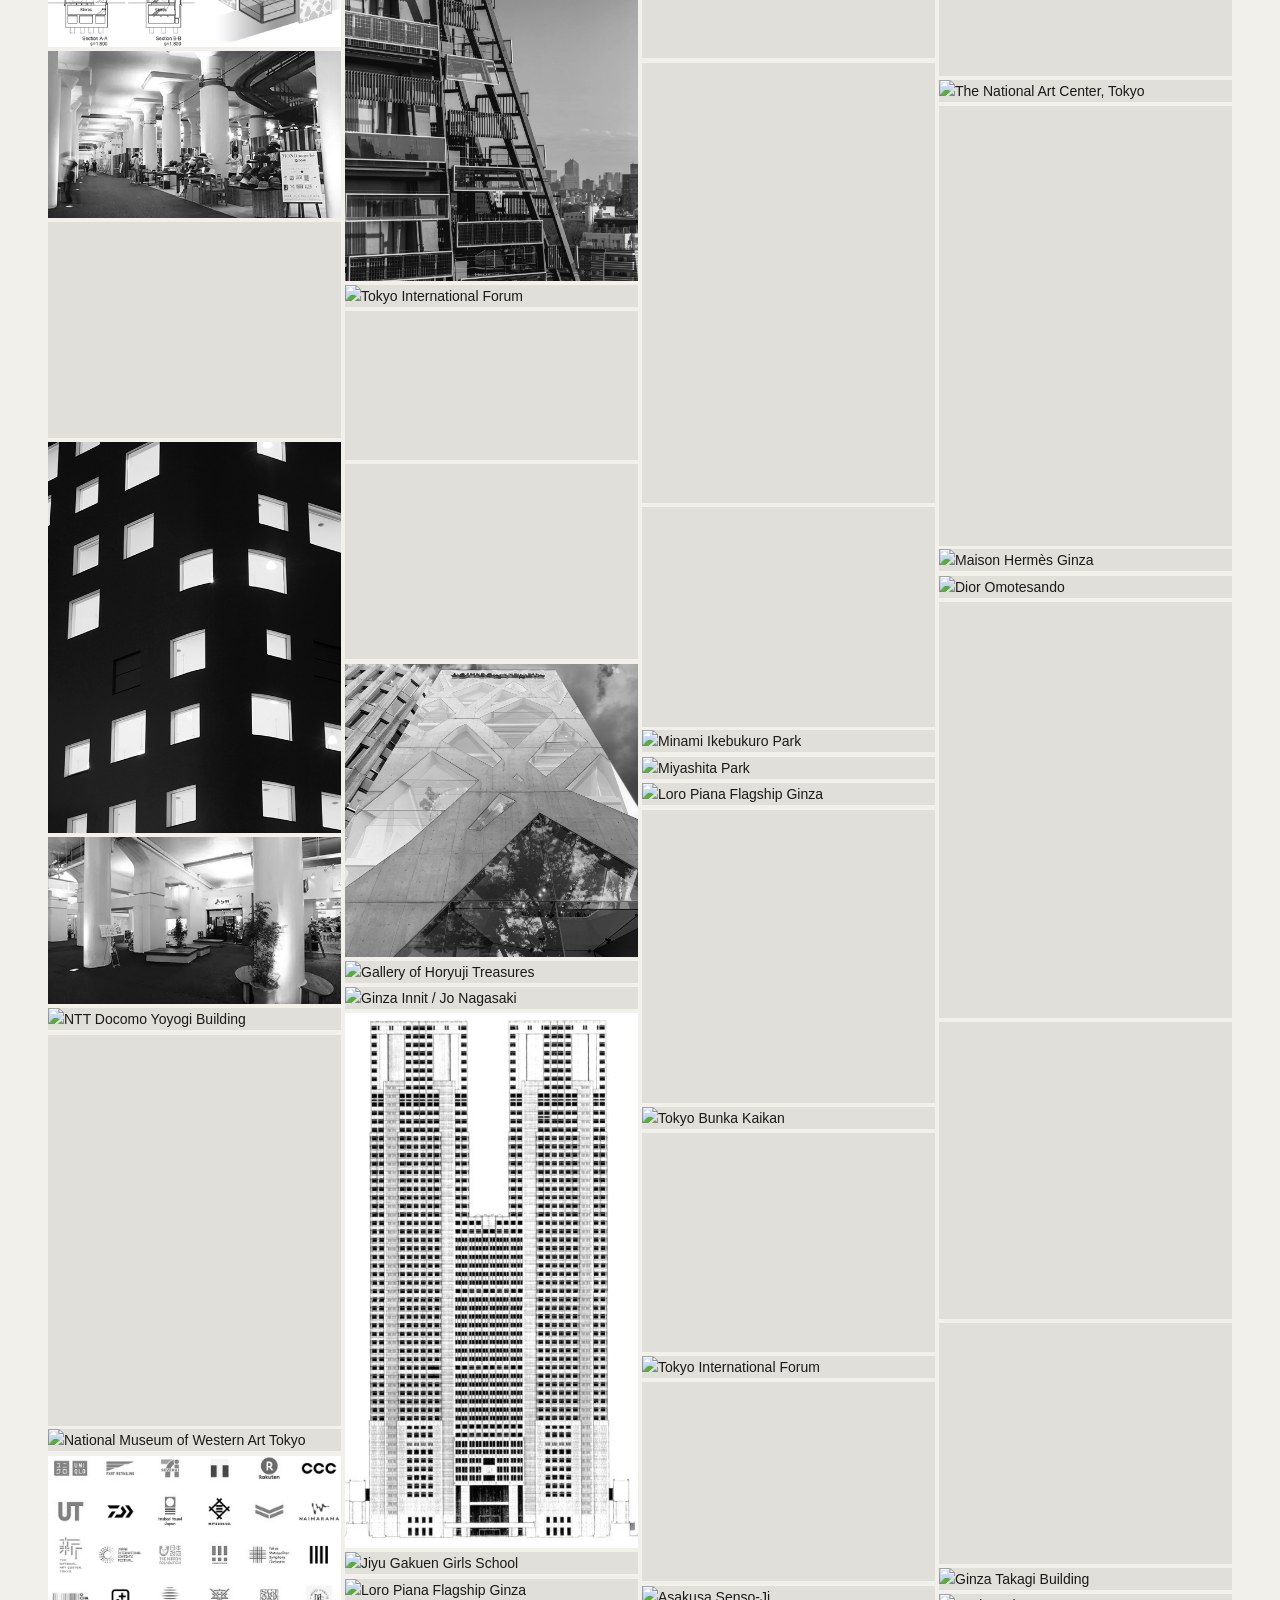
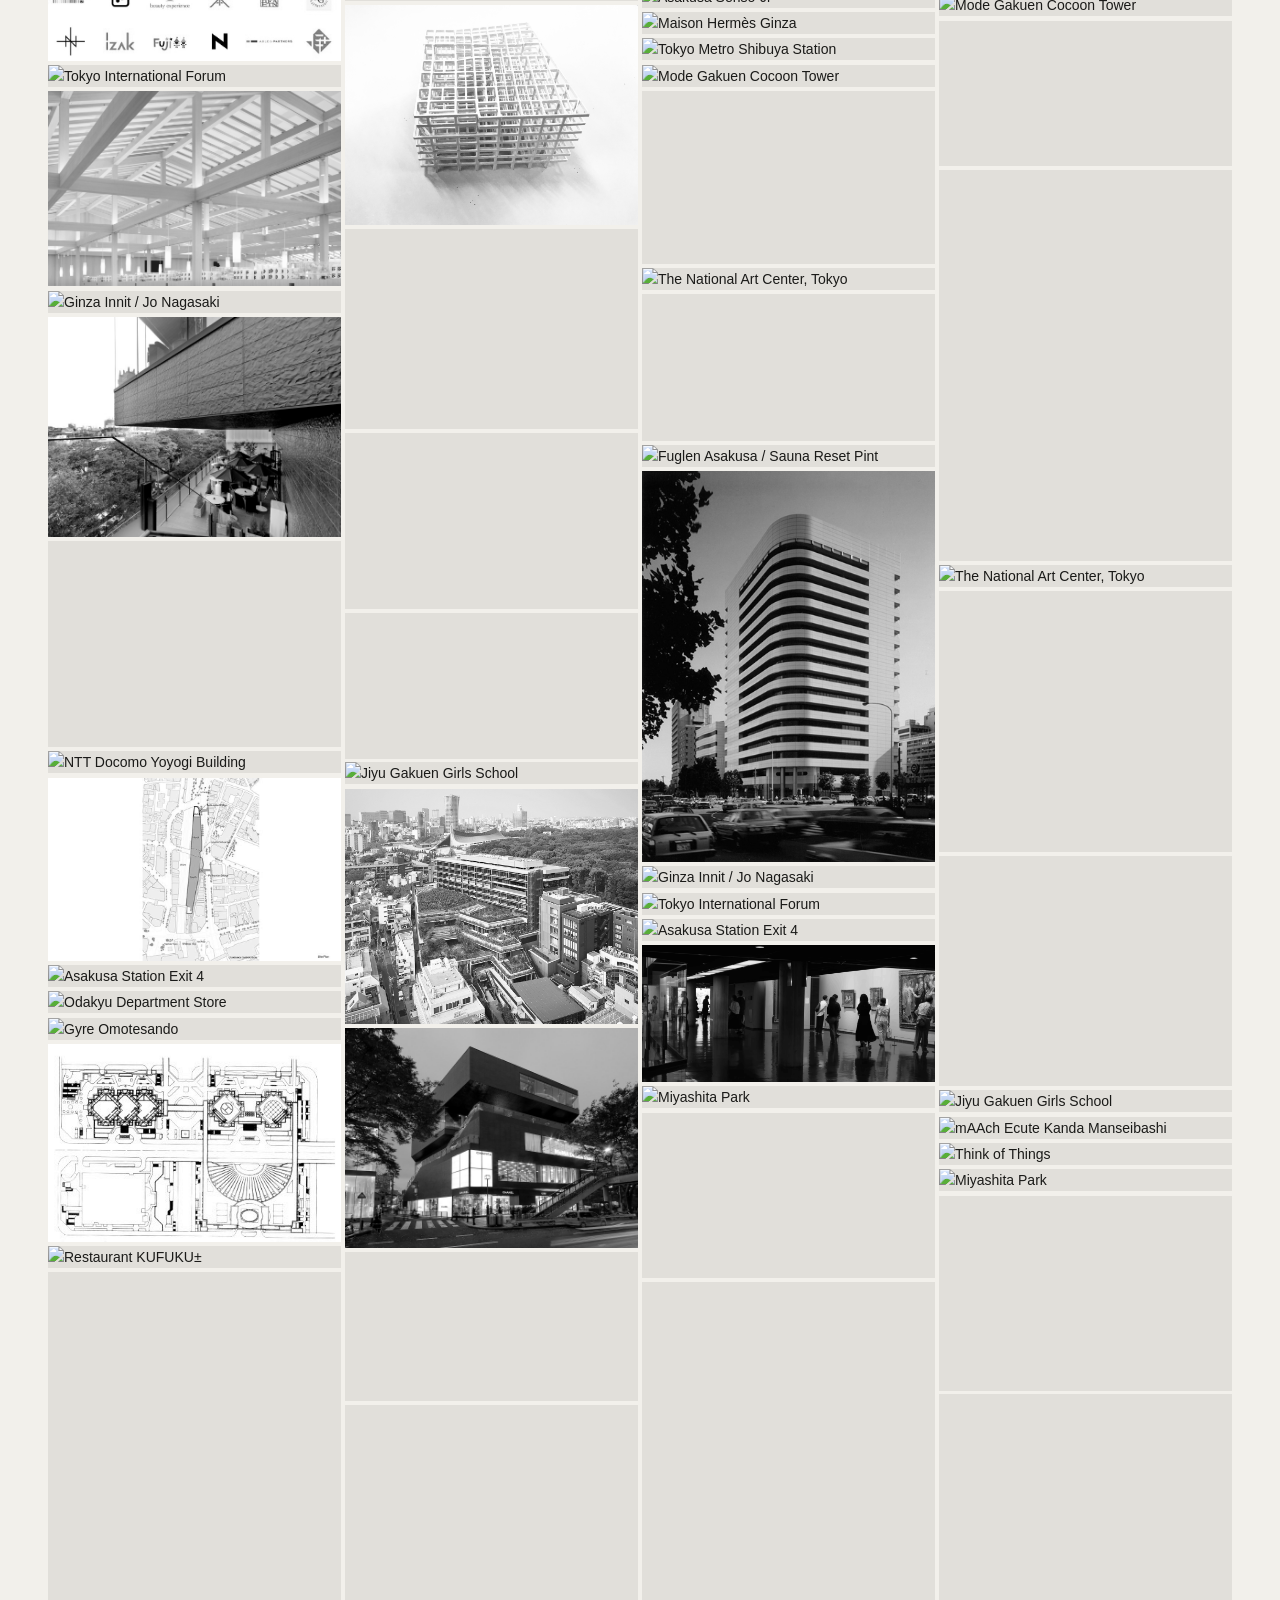
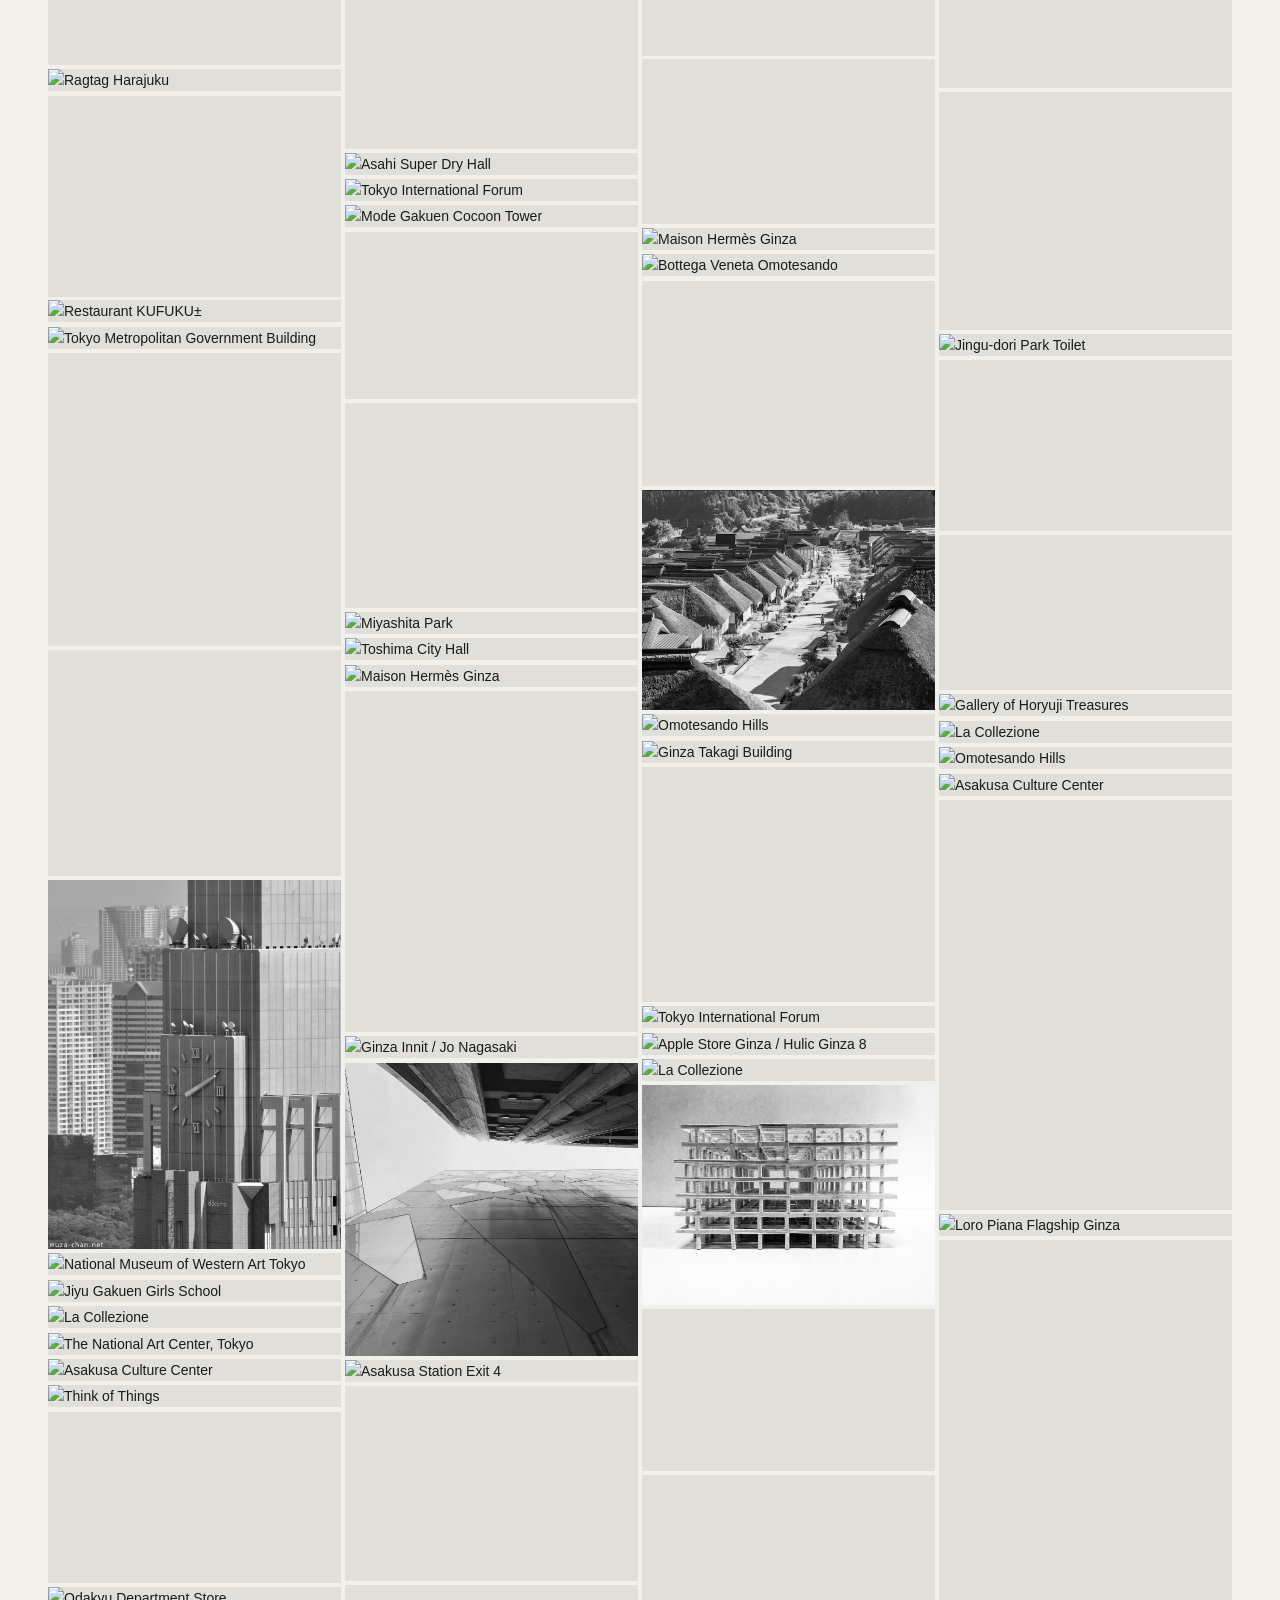
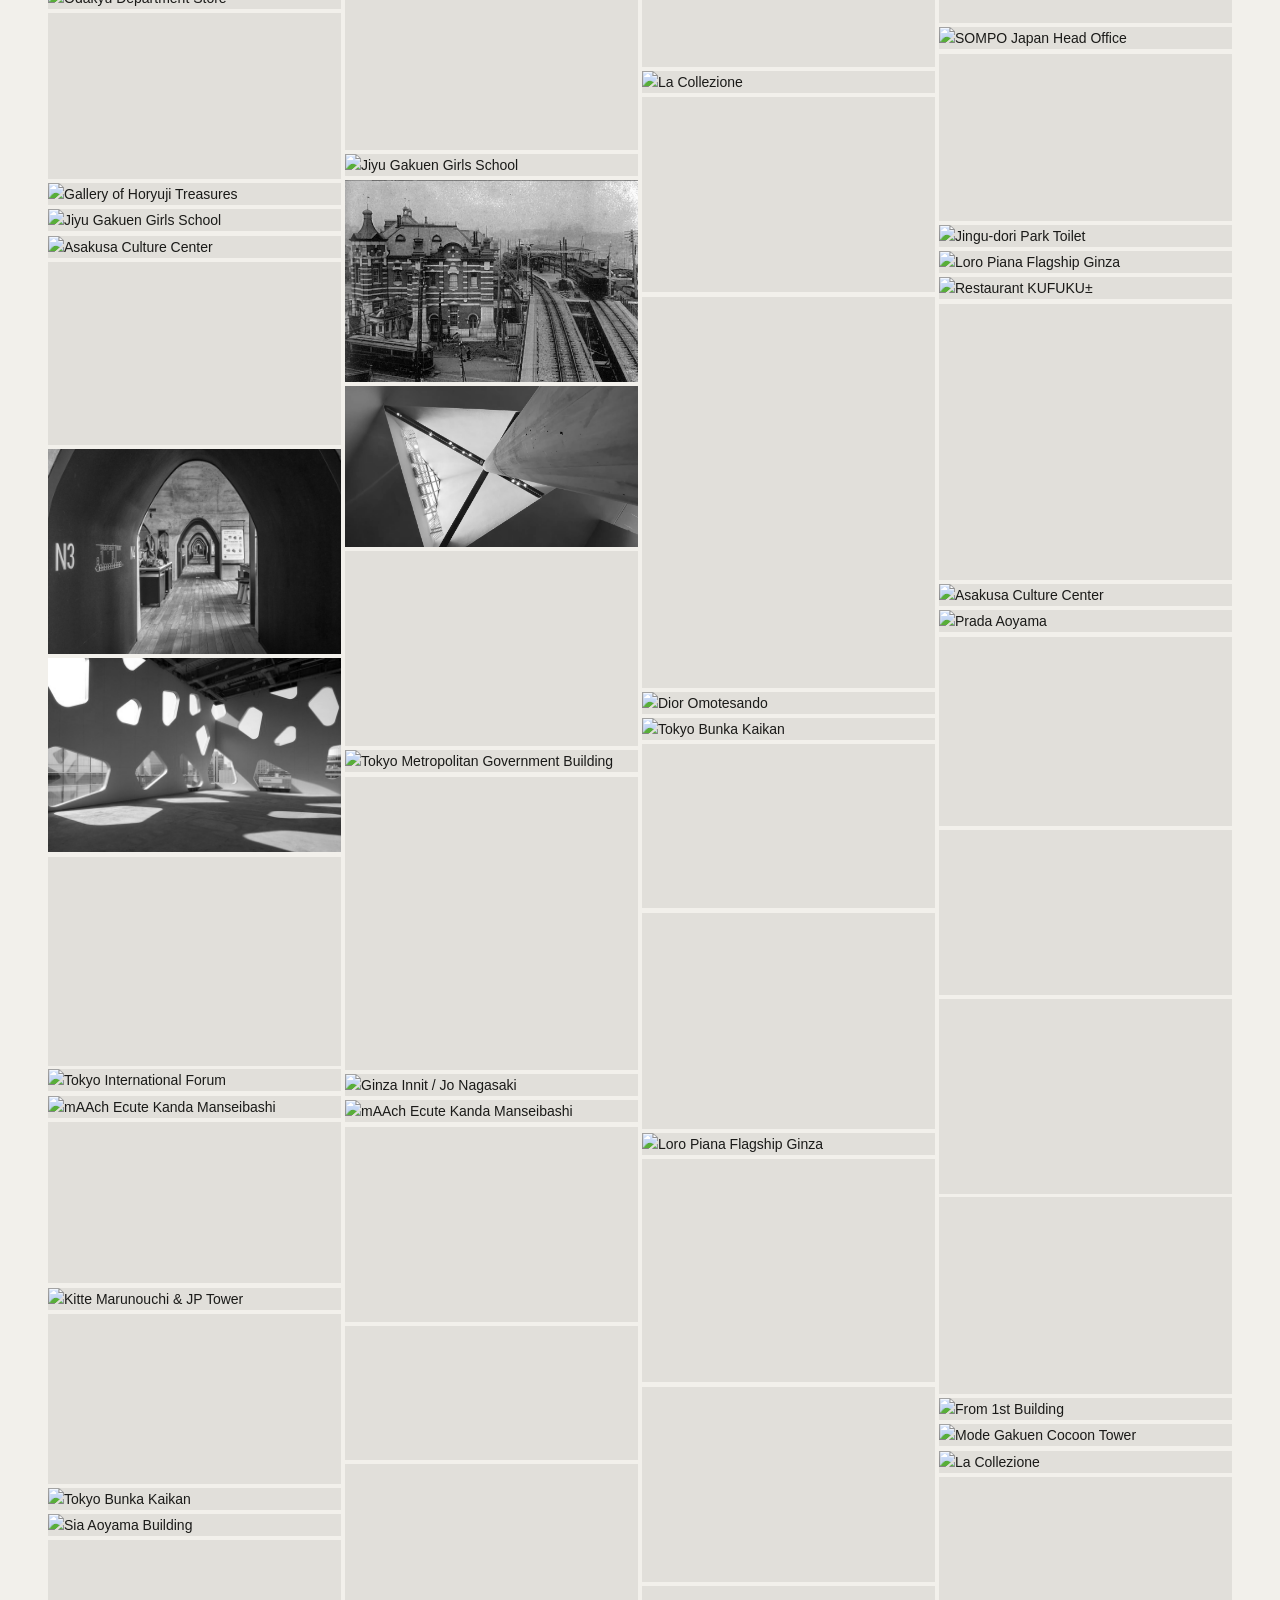
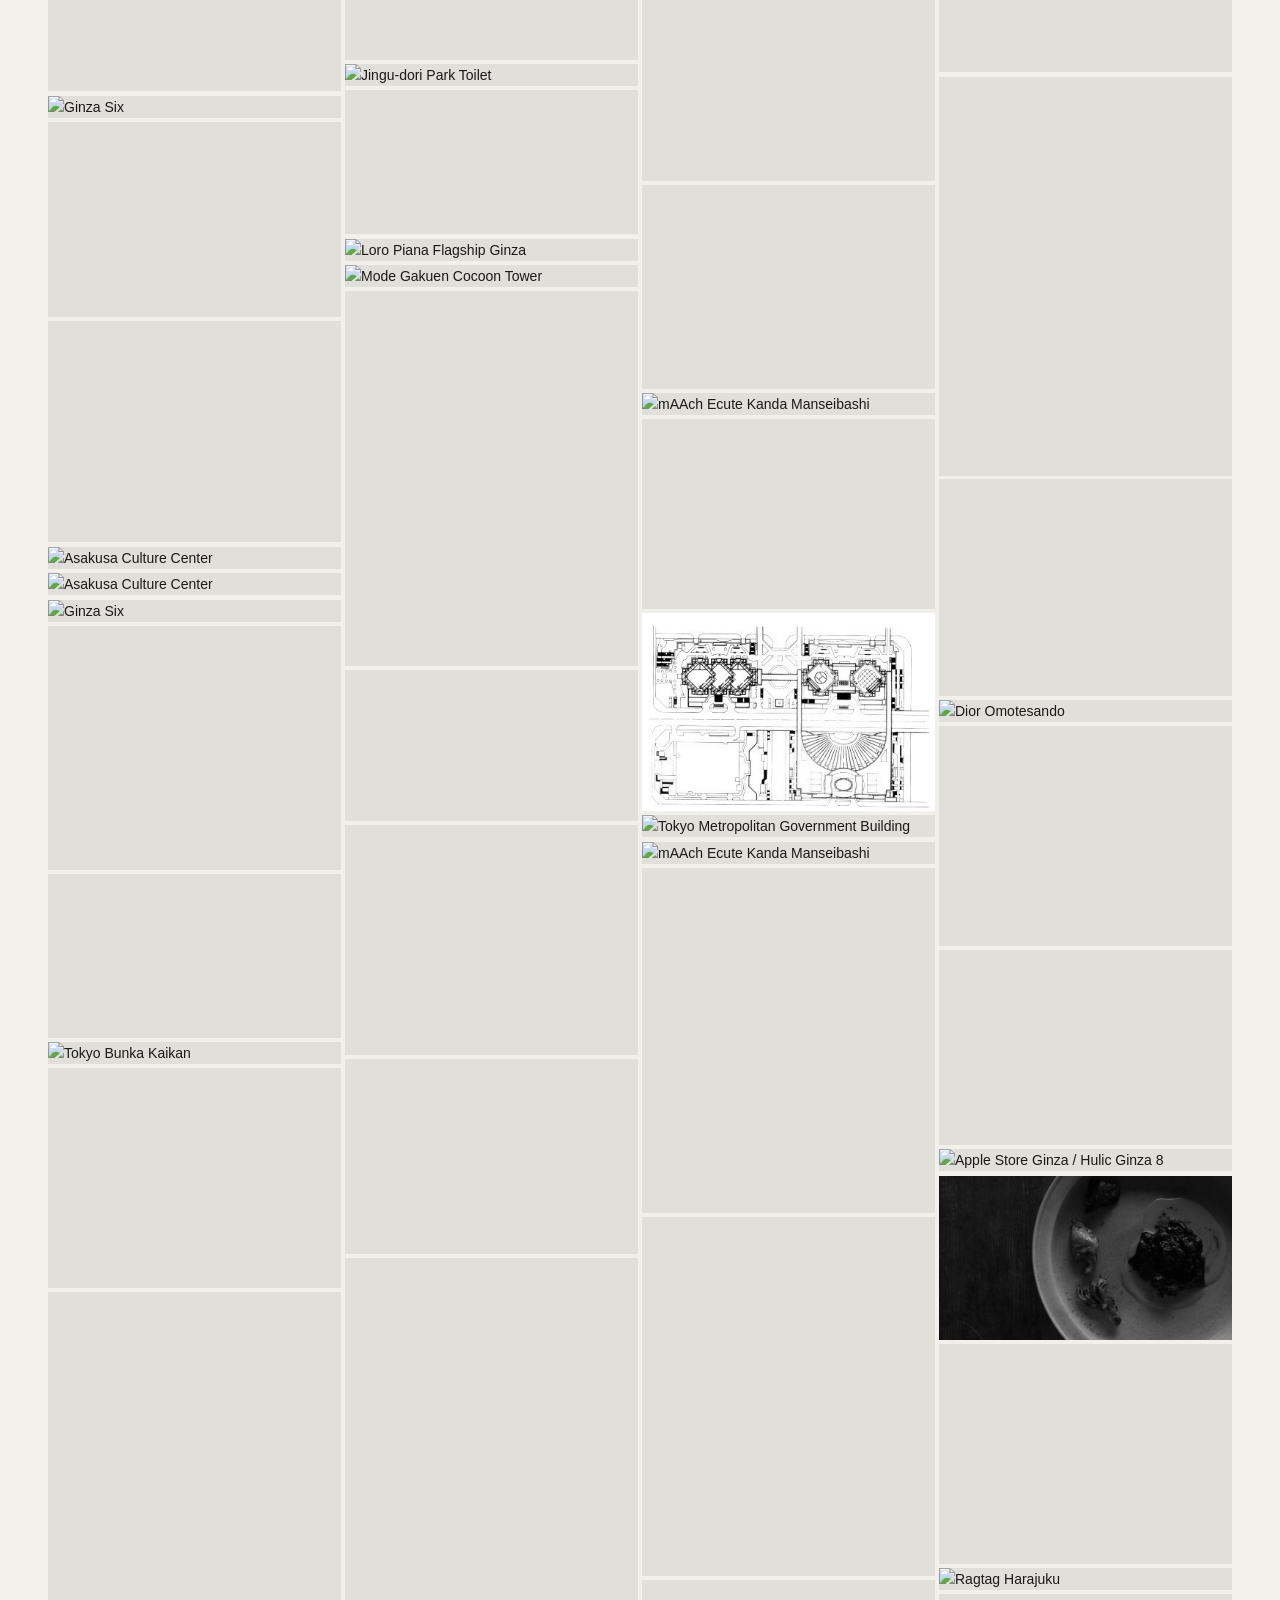
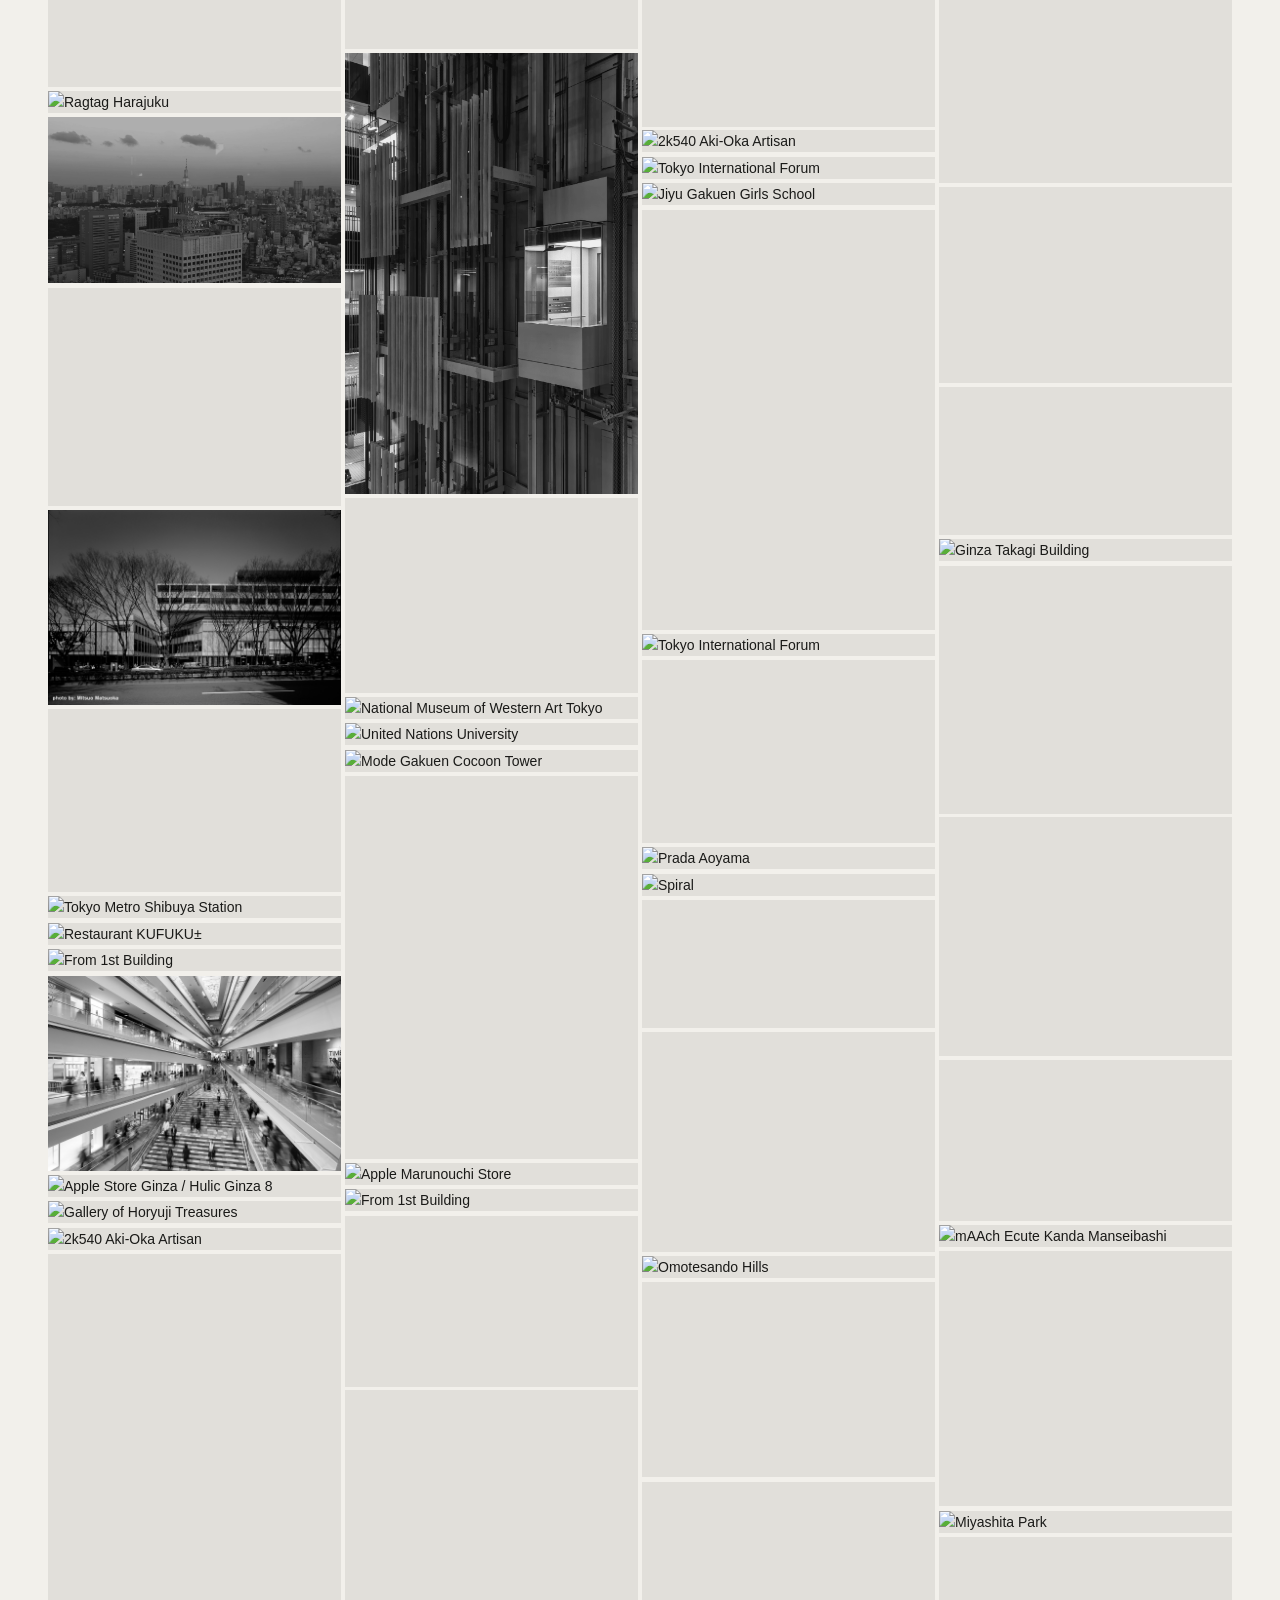
==== commit f672a97c: "Add files via upload" ====
--- a/index.html
+++ b/index.html
@@ -8,7 +8,7 @@
   <link rel="preconnect" href="https://fonts.gstatic.com" crossorigin />
   <link rel="stylesheet" href="https://cdn.jsdelivr.net/npm/pretendard@latest/dist/web/static/pretendard-dynamic-subset.css" crossorigin />
   <link href="https://fonts.googleapis.com/css2?family=DM+Serif+Display:ital@0;1&display=swap" rel="stylesheet" />
-  <link rel="stylesheet" href="style.css" />
+  <link rel="stylesheet" href="style.css?v=2" />
 </head>
 <body>
   <!-- Page Transition Overlay -->
@@ -392,7 +392,7 @@
 
   }());
   </script>
-  <script src="i18n.js"></script>
+  <script src="i18n.js?v=2"></script>
   <script src="nav.js"></script>
   <script src="transition.js"></script>
   <script src="contact.js"></script>
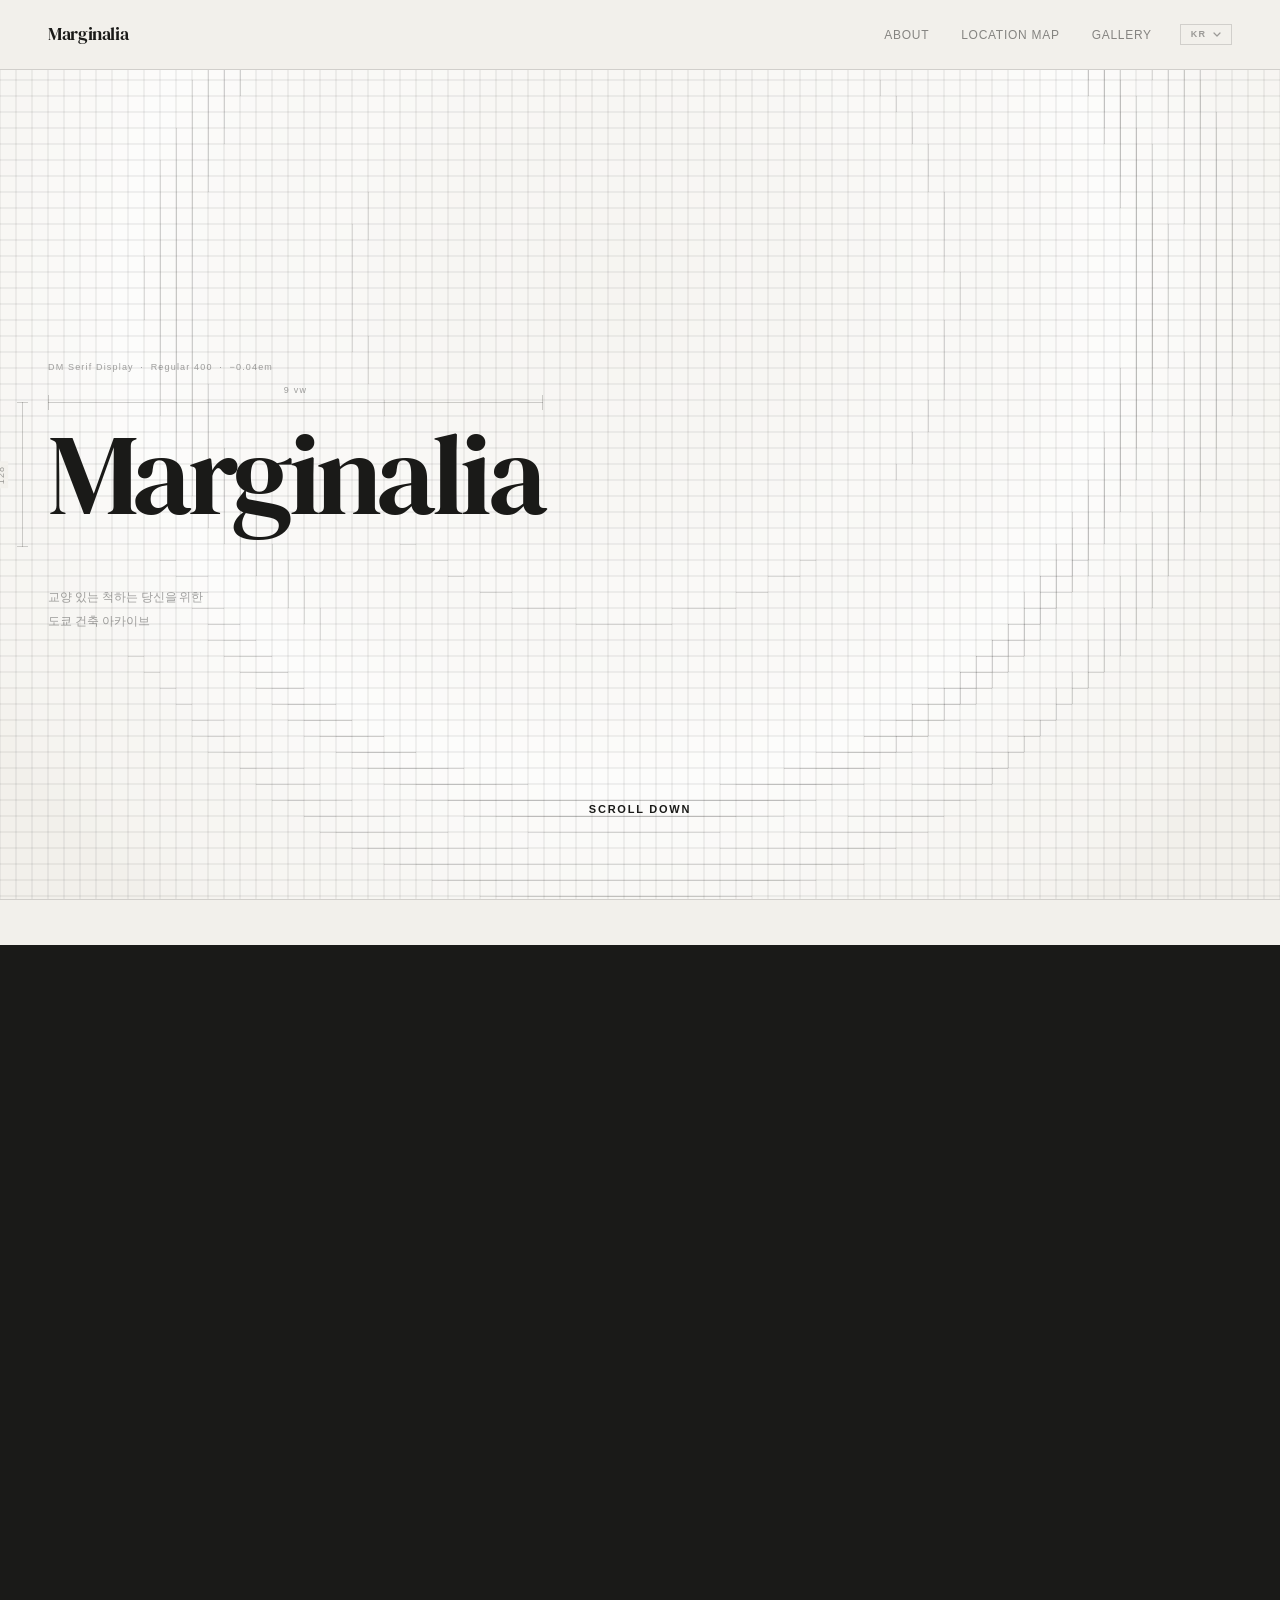
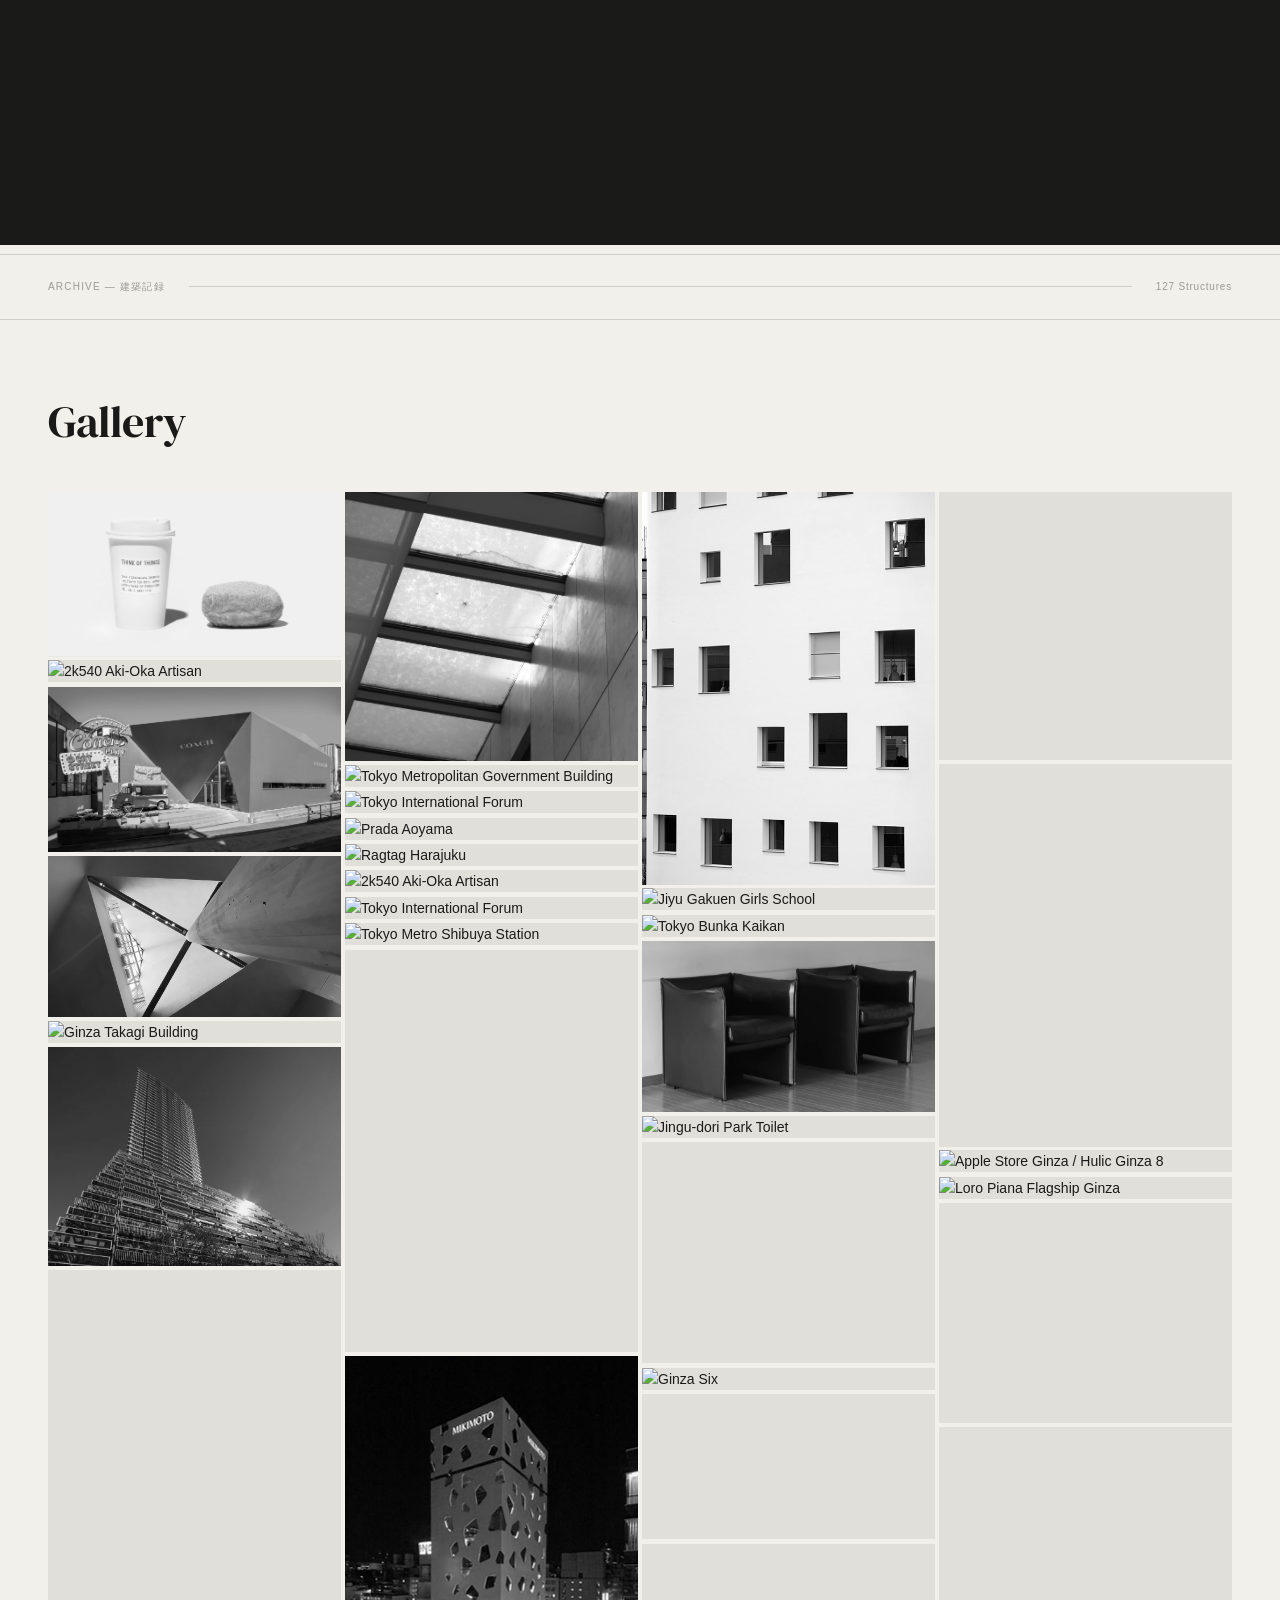
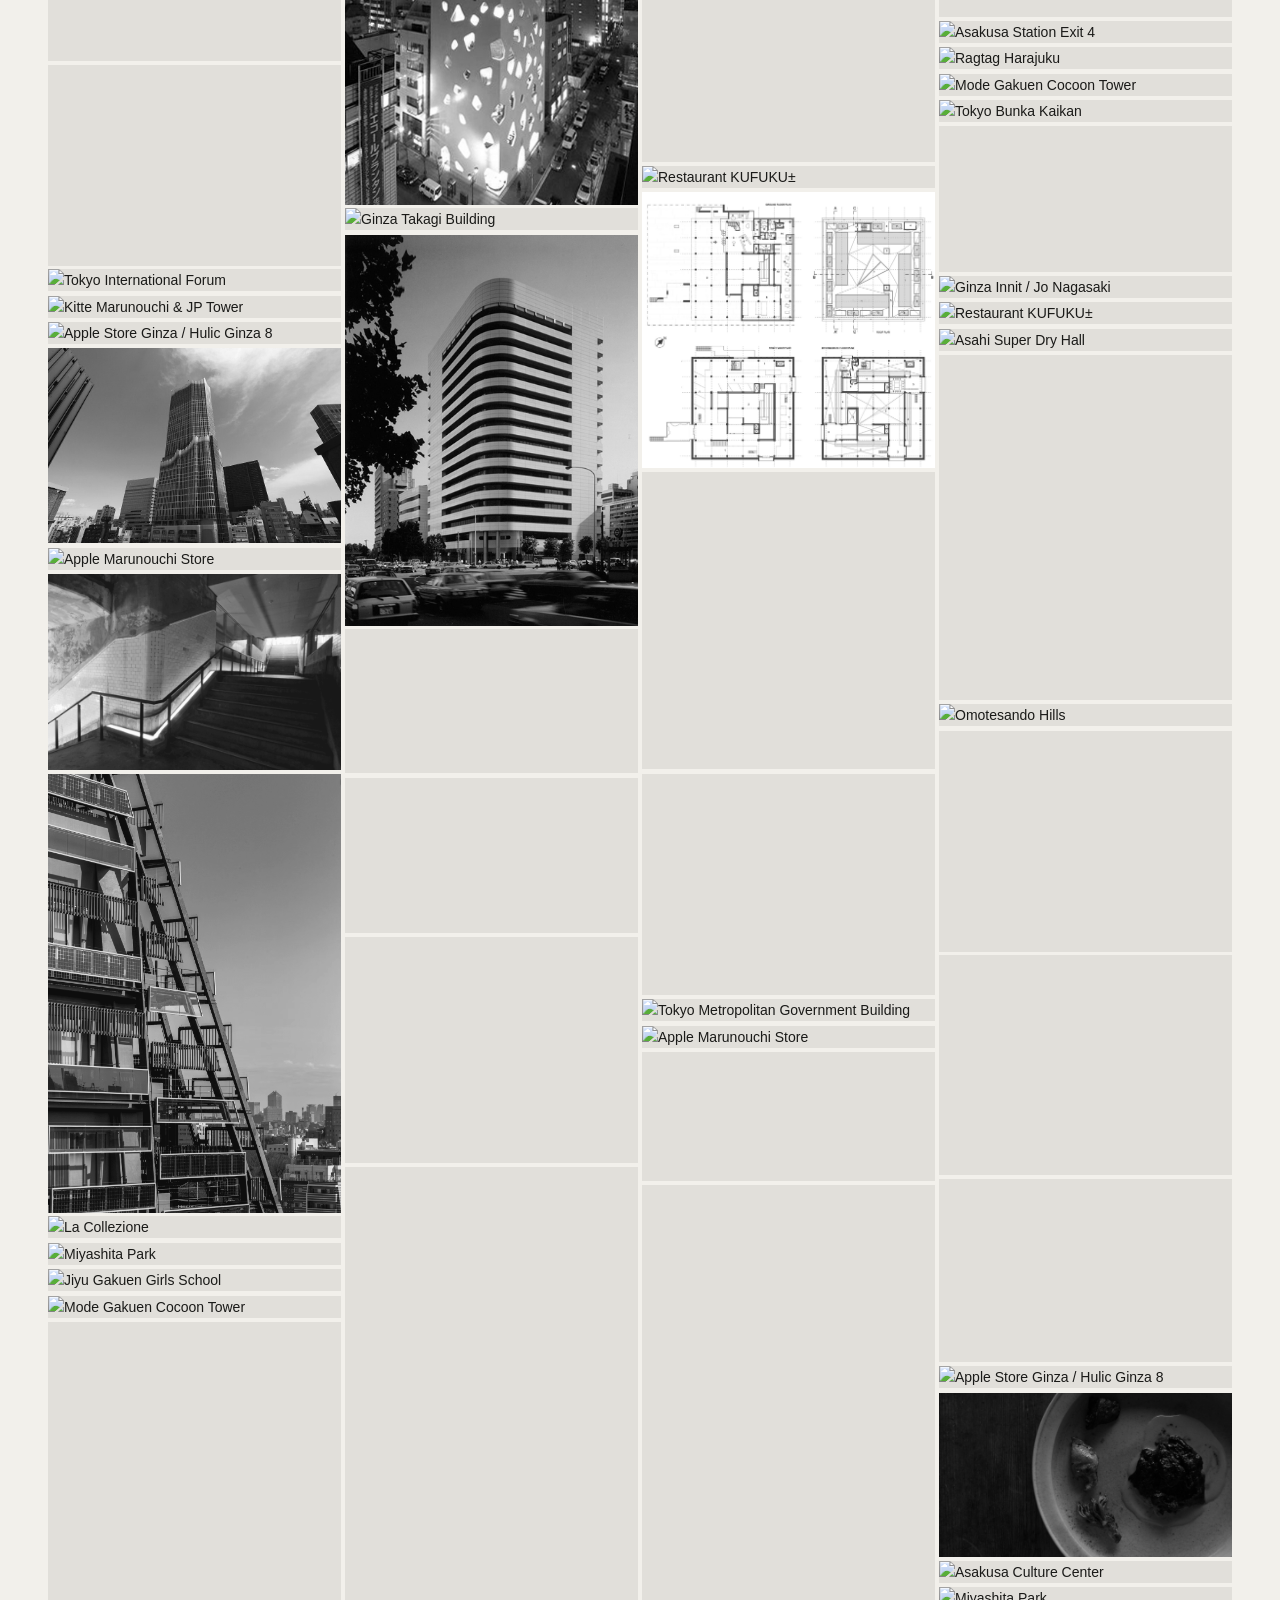
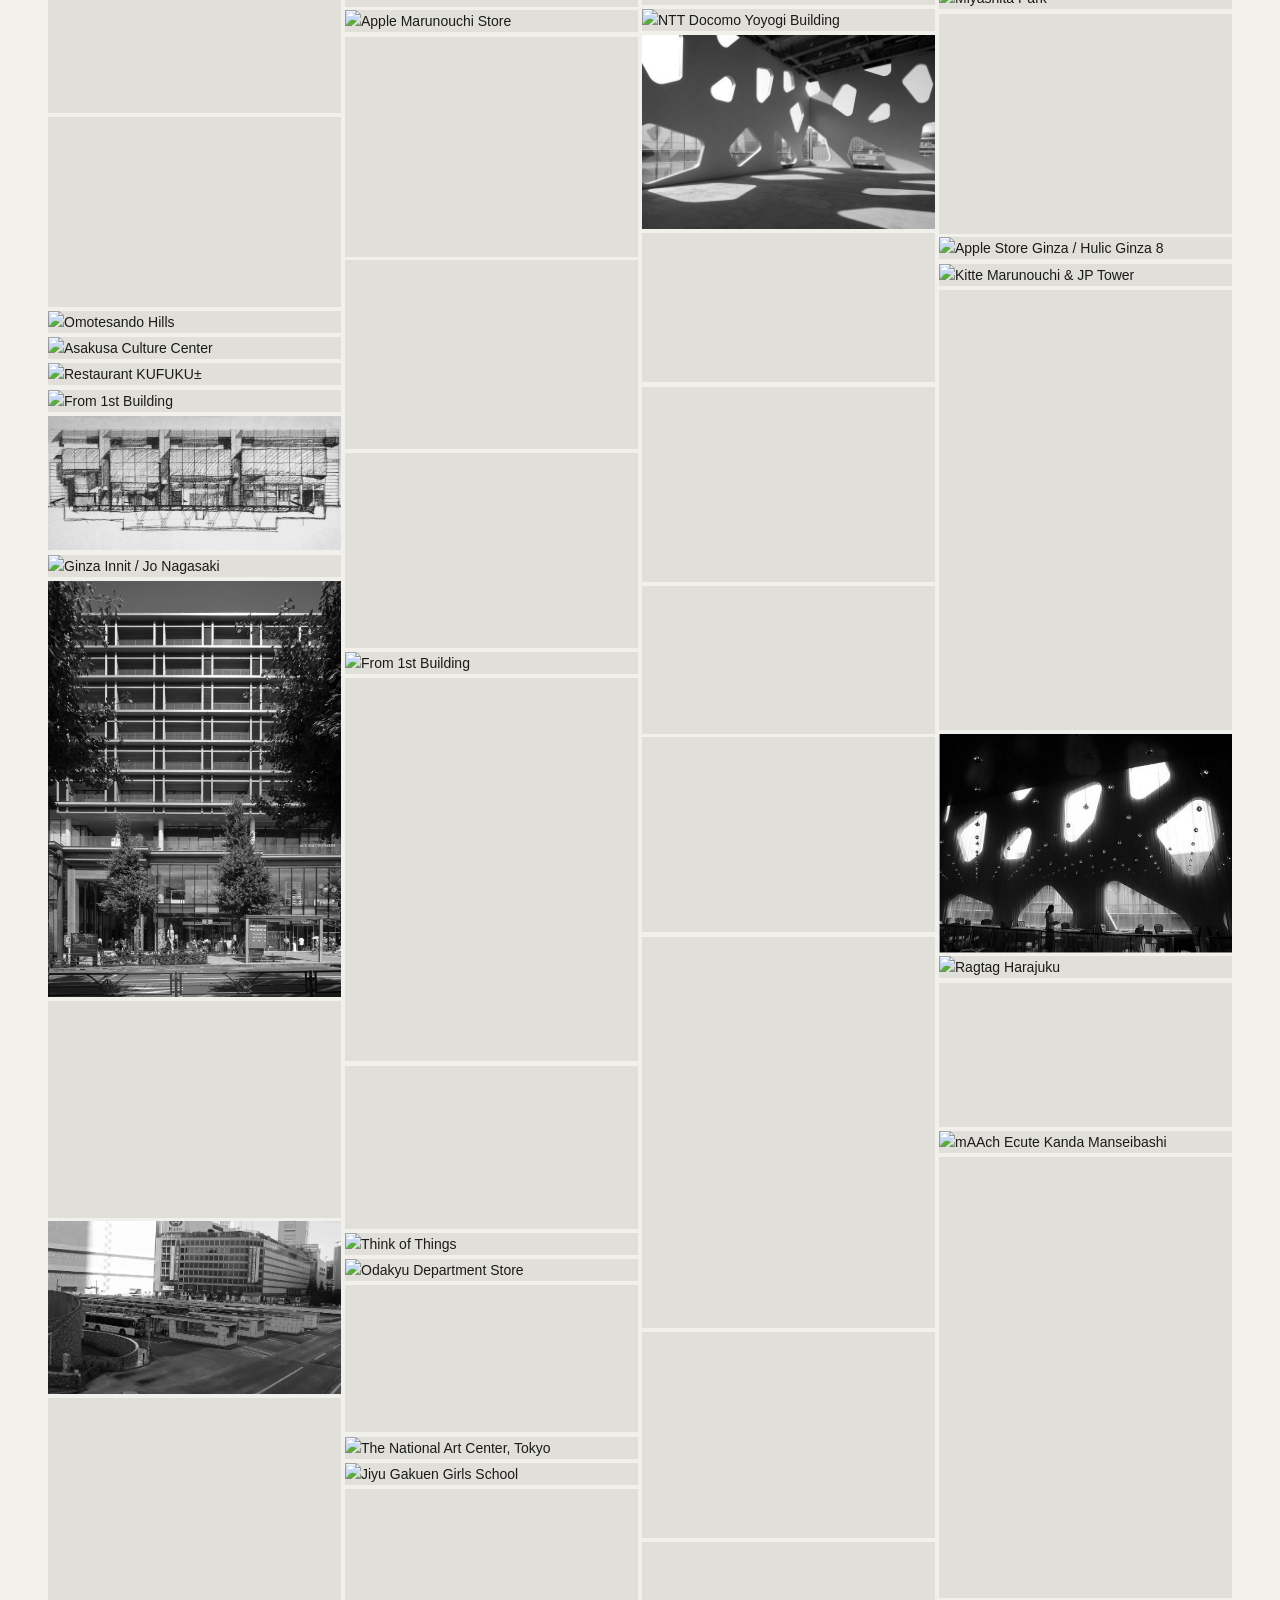
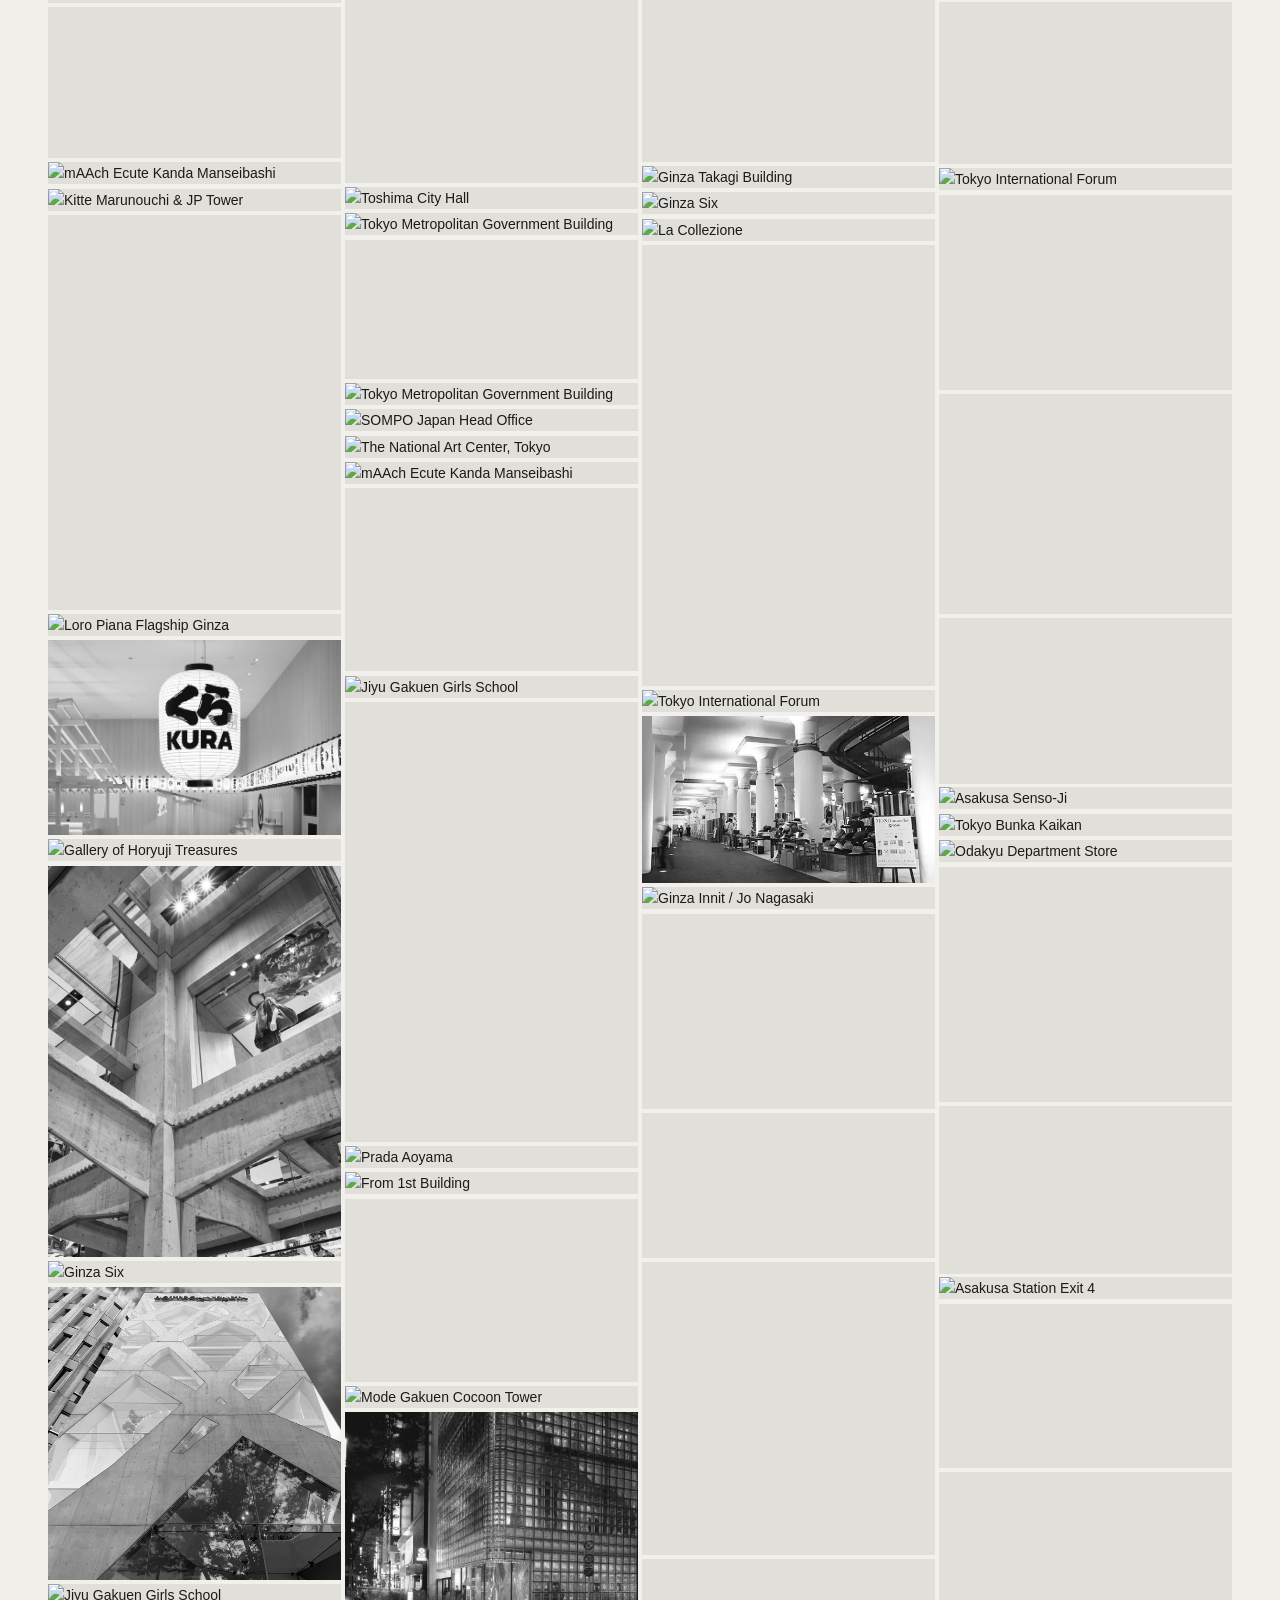
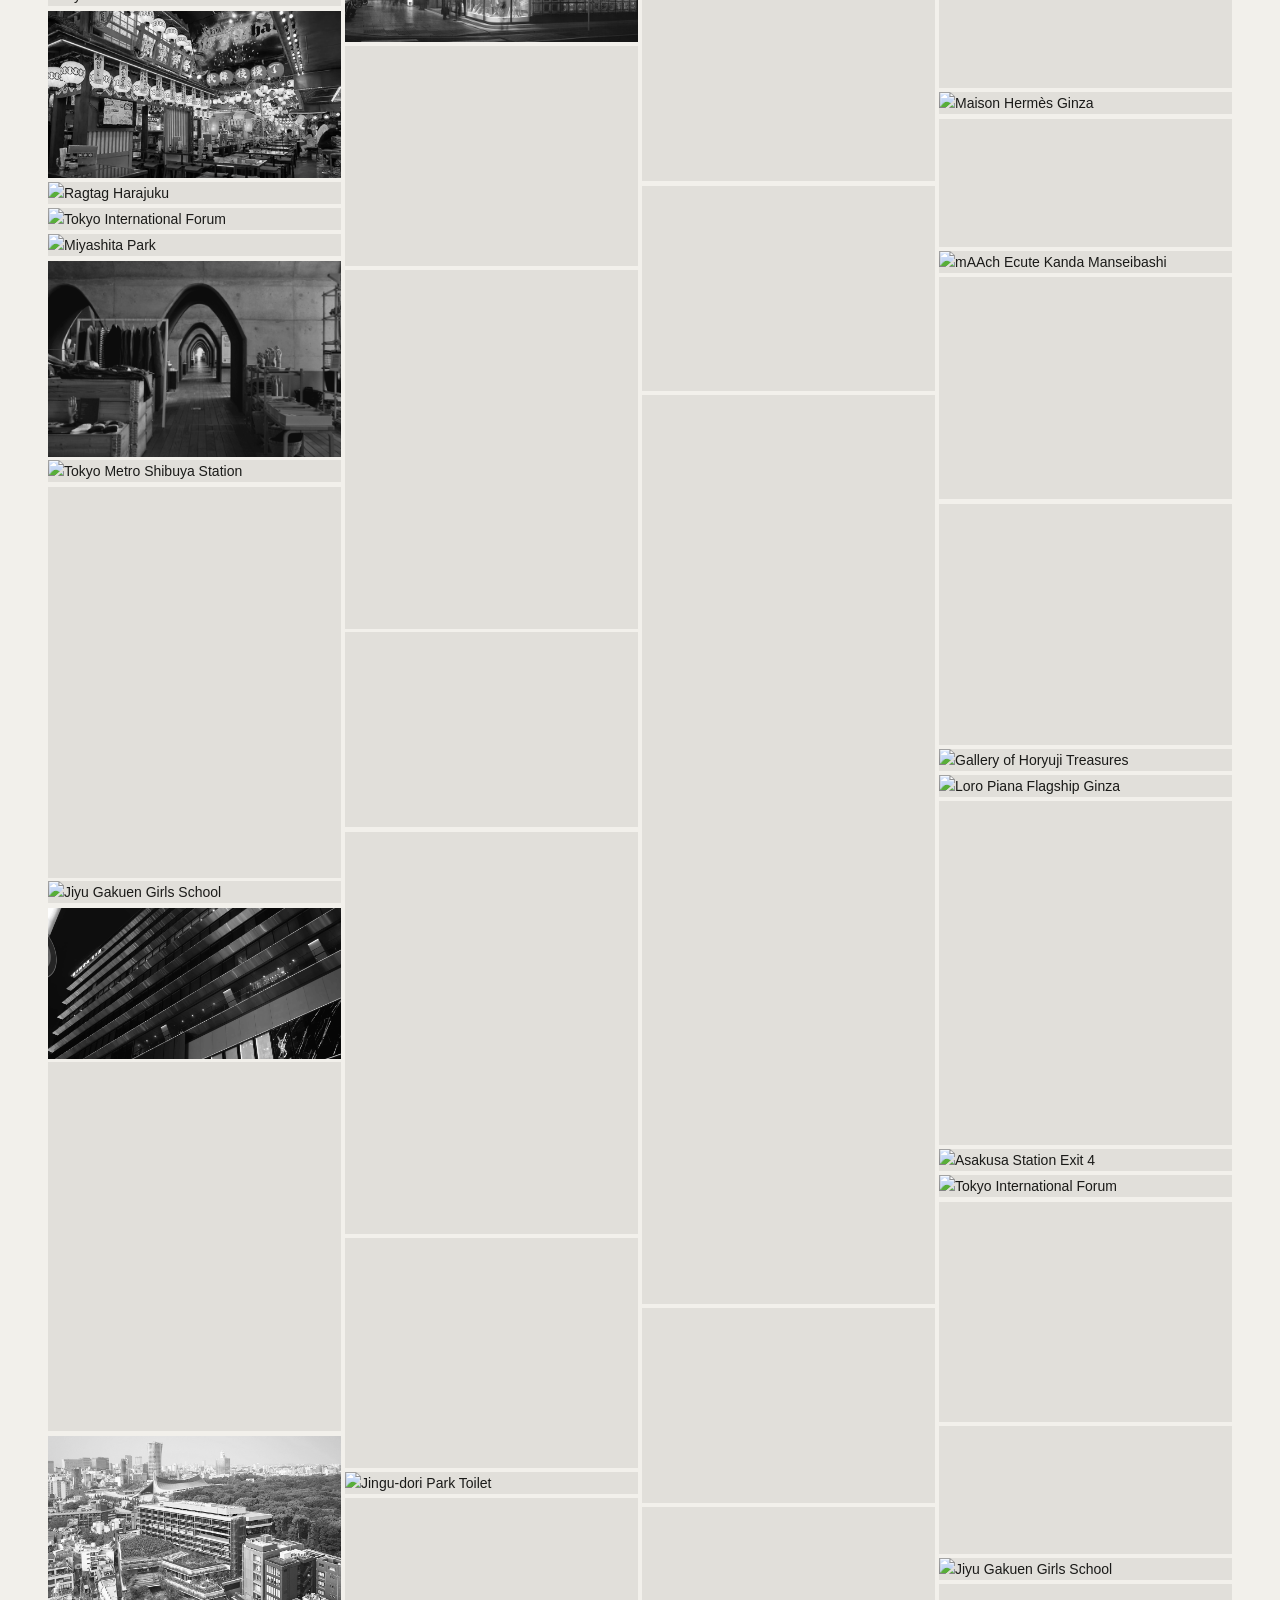
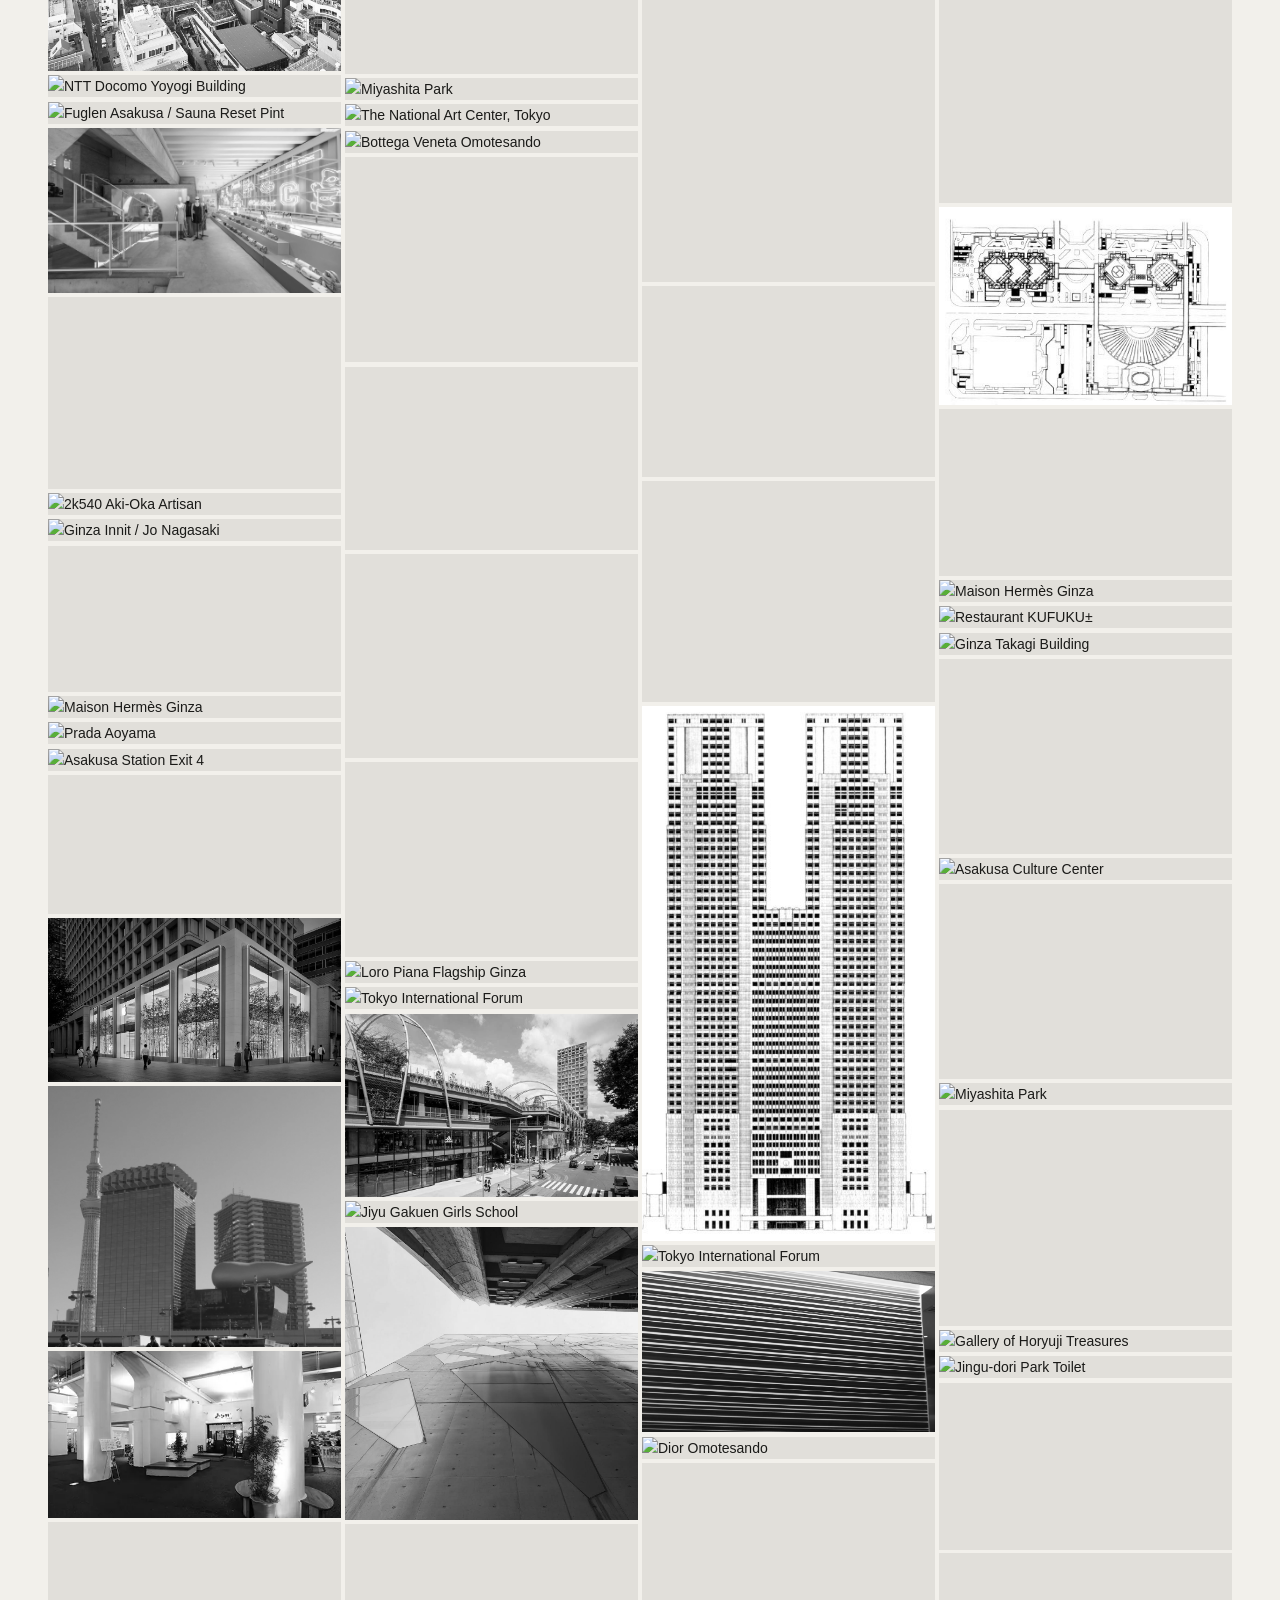
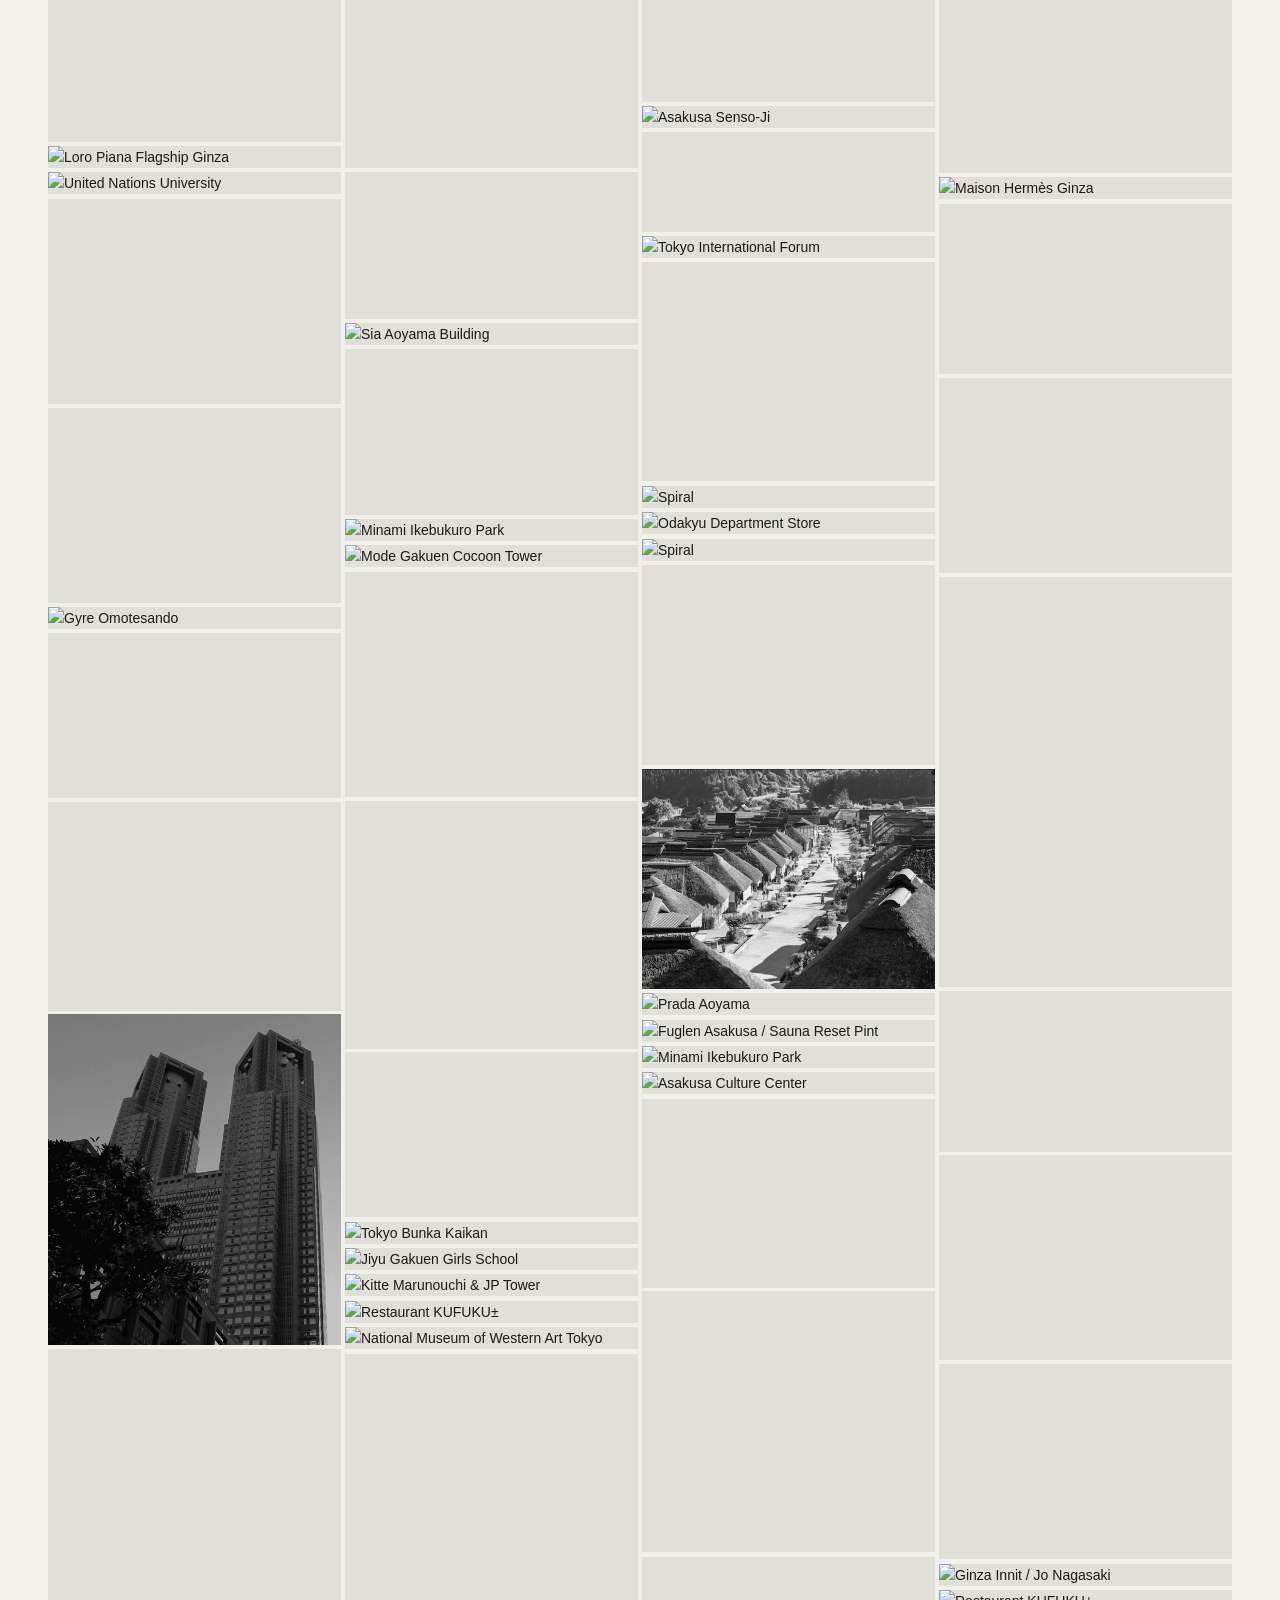
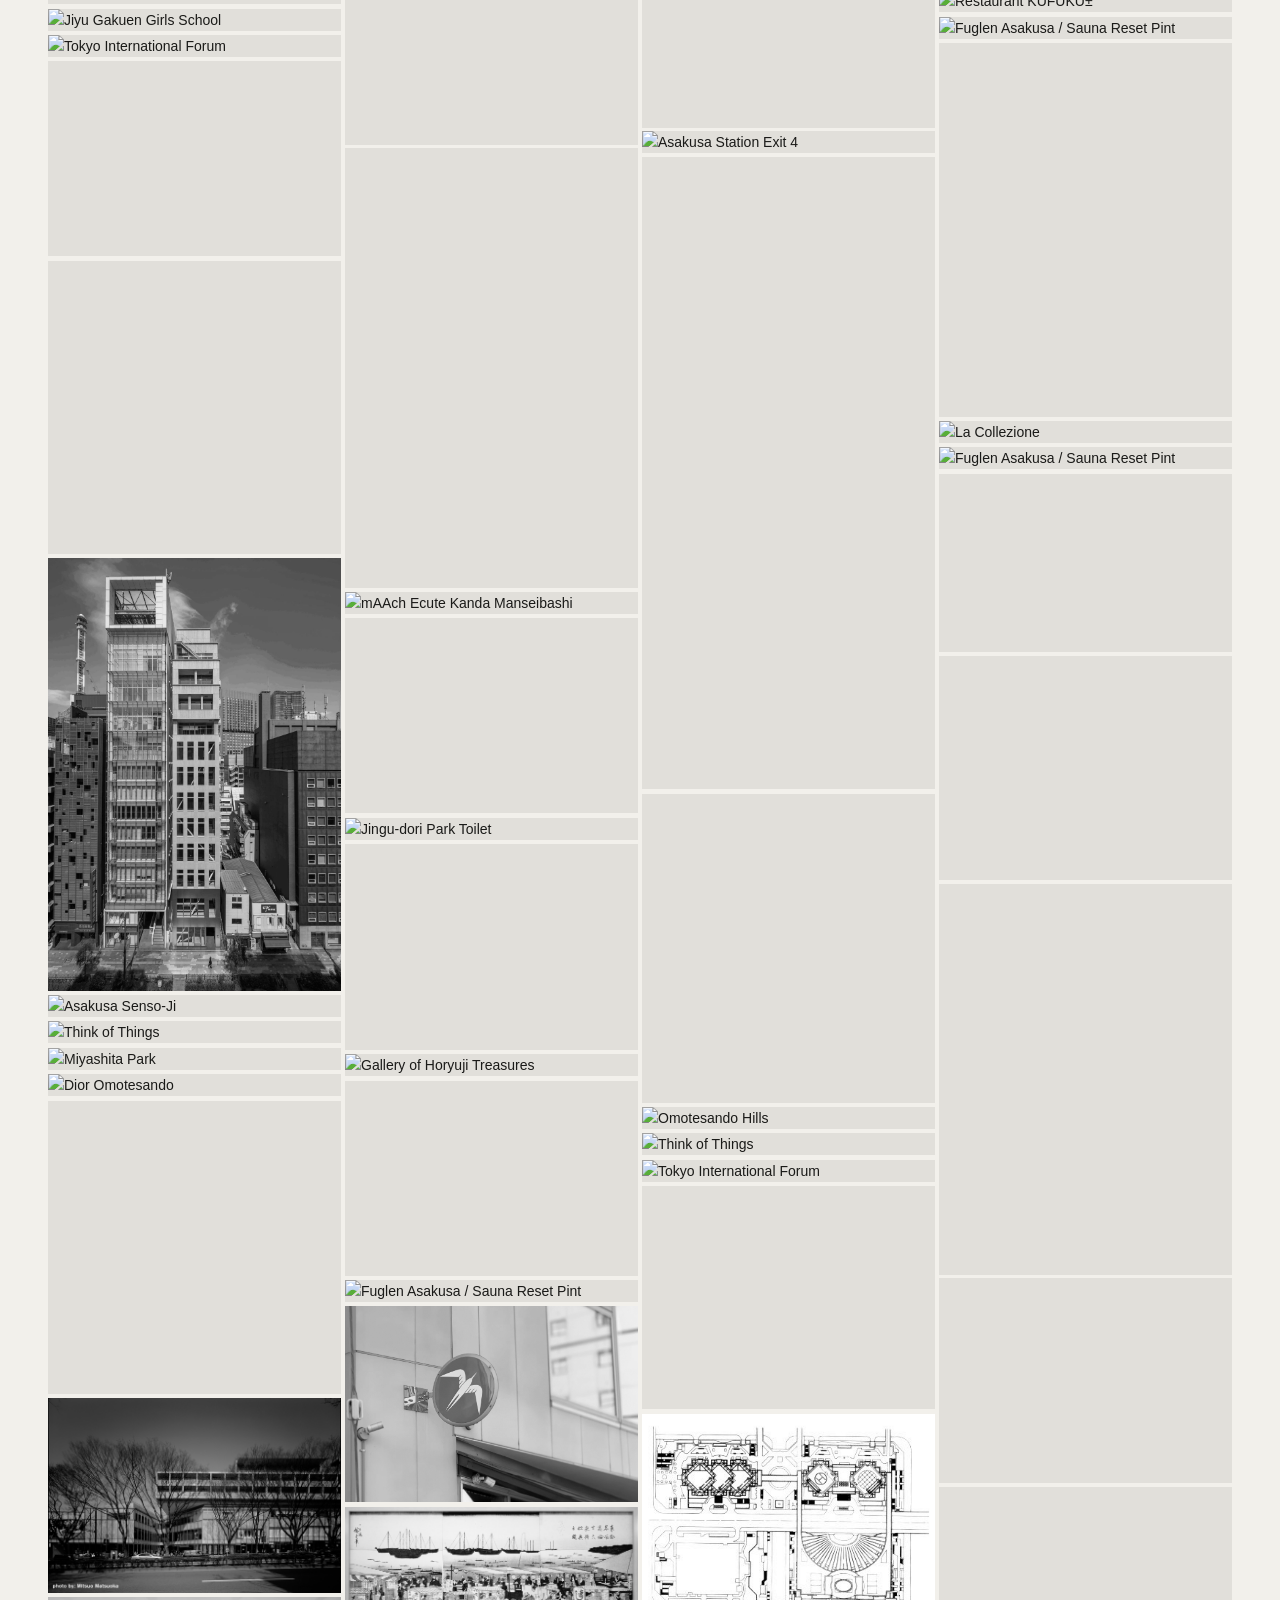
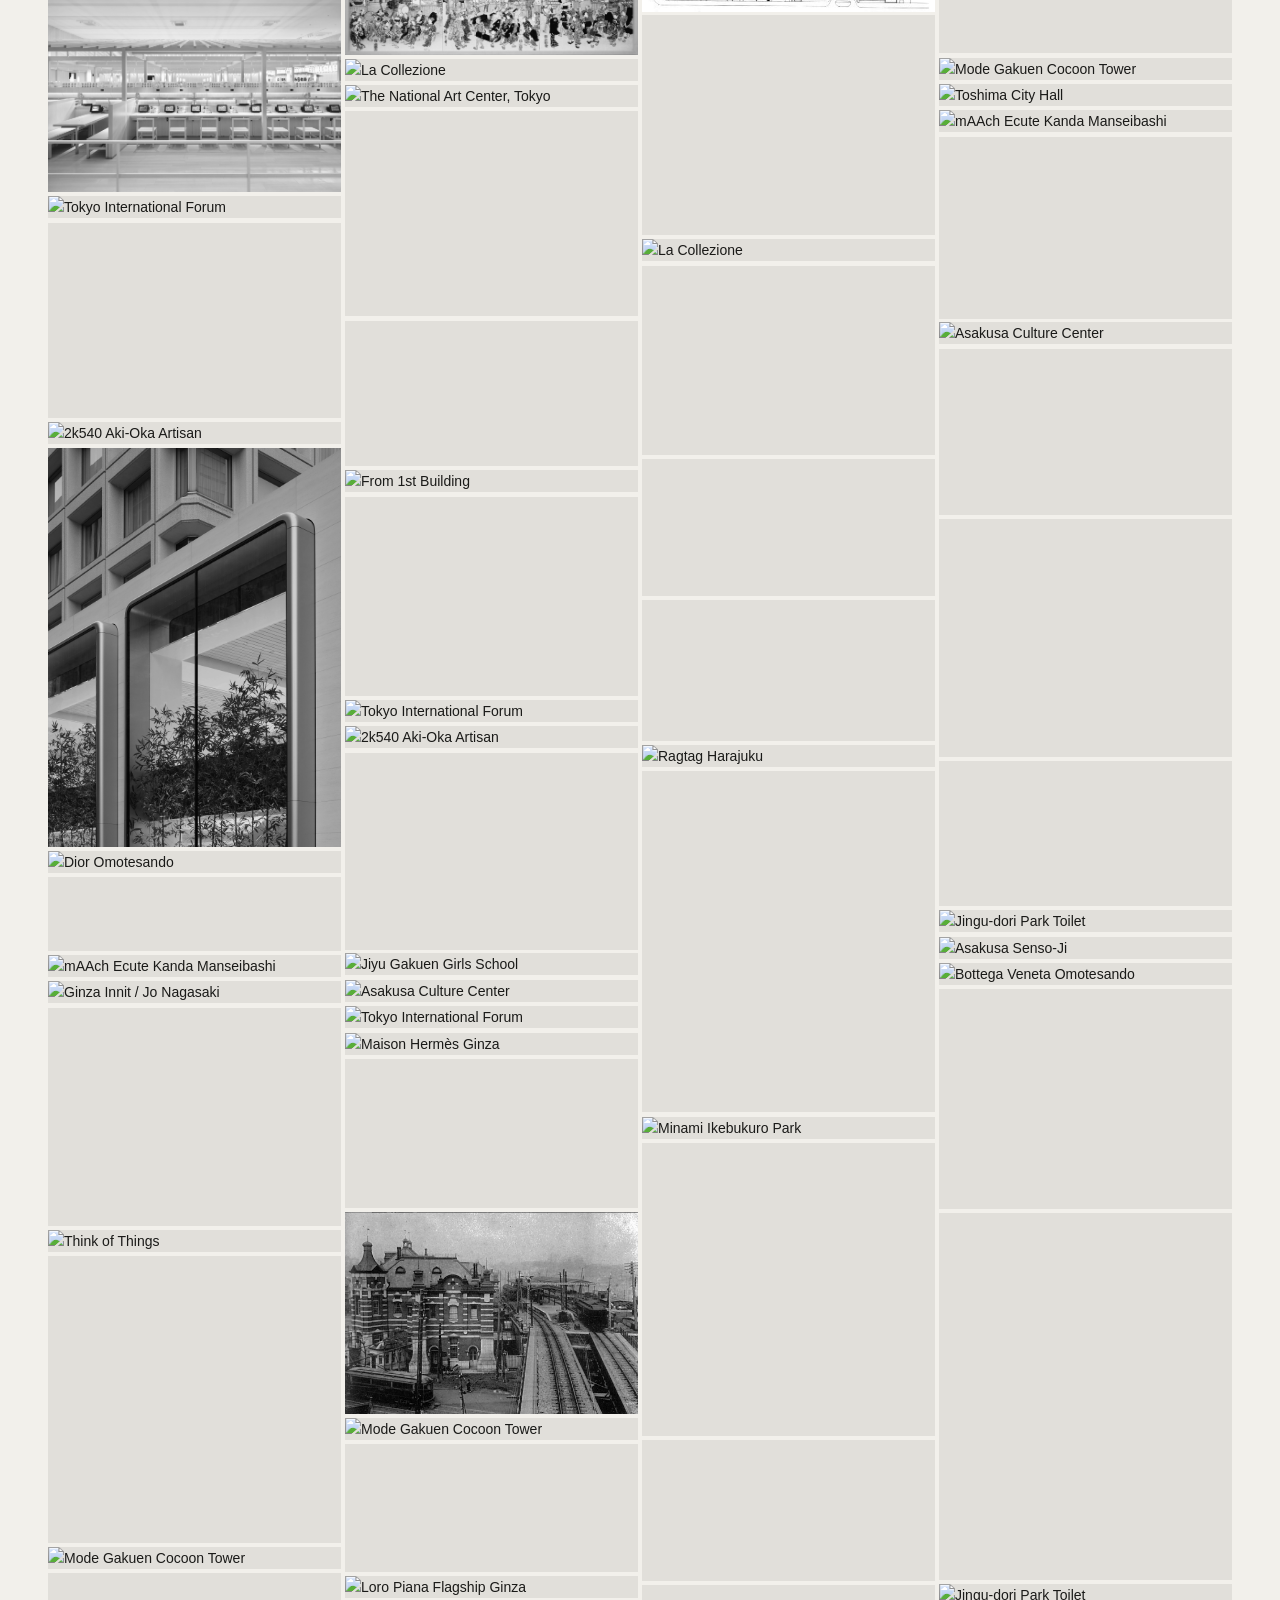
==== commit 62796eb1: "Add files via upload" ====
--- a/index.html
+++ b/index.html
@@ -66,6 +66,7 @@
   <div class="nav__mobile-menu" id="navMobileMenu" aria-hidden="true">
     <div class="nav__mobile-inner">
       <ul class="nav__mobile-links">
+        <li><a href="about.html">About</a></li>
         <li><a href="#map-section">Location Map</a></li>
         <li><a href="#gallery-section">Gallery</a></li>
       </ul>
--- a/style.css
+++ b/style.css
@@ -996,8 +996,15 @@
   .section-divider { padding: 20px 24px; }
   .bento-grid { columns: 3; }
   .footer { padding: 40px 24px 32px; }
-  .footer__top { flex-direction: column; gap: 24px; }
+  .footer__top { grid-template-columns: 1fr; gap: 28px; }
+  .footer__logo,
+  .footer__contact-center,
+  .footer__tagline { grid-column: 1; }
+  .footer__contact-center { align-items: flex-start; }
   .footer__tagline { text-align: left; }
+  .footer__bottom { grid-template-columns: 1fr; gap: 4px; }
+  .footer__bottom > *:nth-child(2),
+  .footer__bottom > *:last-child { text-align: left; }
 }
 
 @media (max-width: 600px) {
